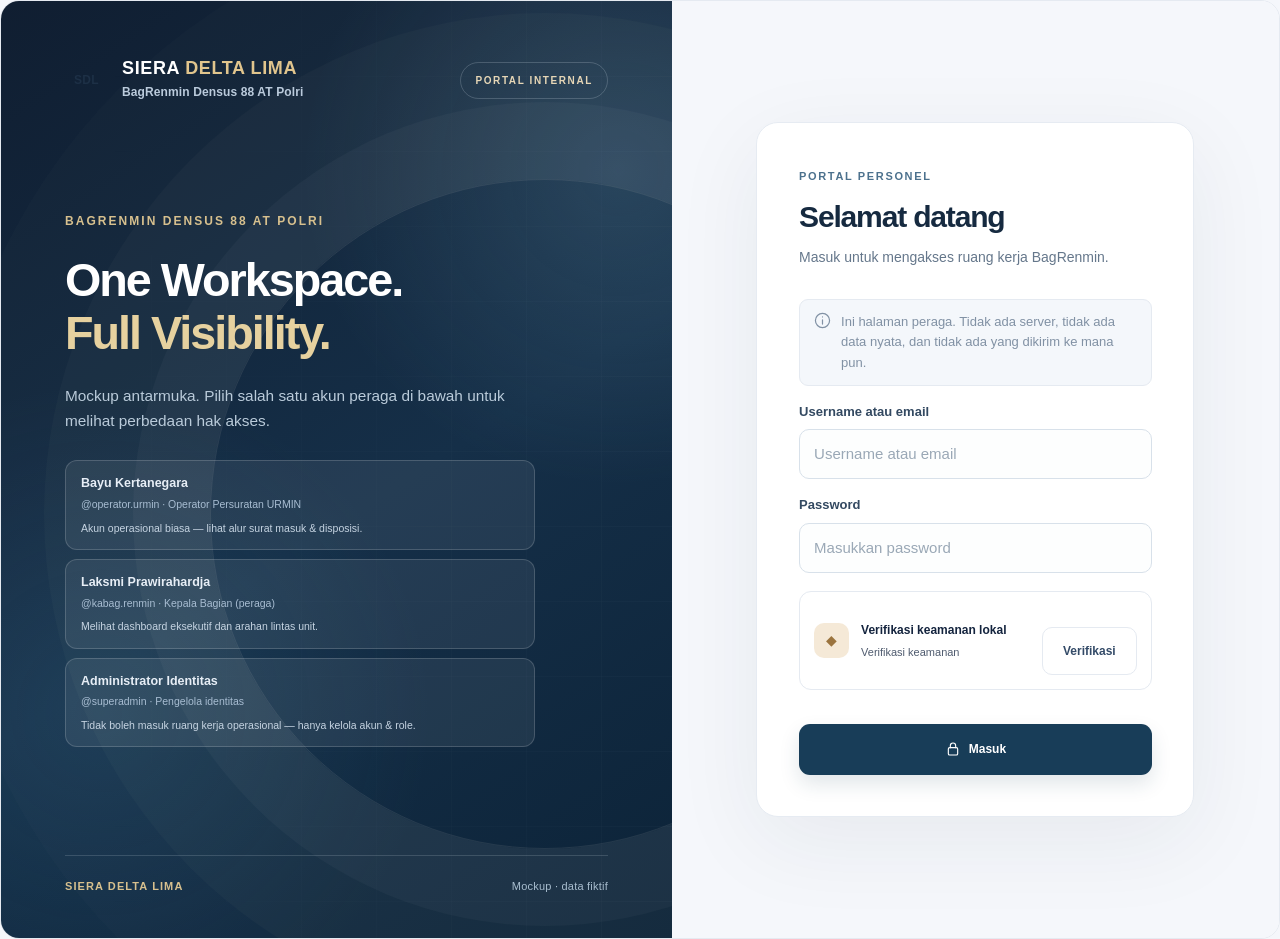
==== index.html @ 97dca85a "initial commit" ====
<!doctype html>
<html lang="id" data-theme="light">
<head>
  <meta charset="UTF-8">
  <meta name="viewport" content="width=device-width, initial-scale=1.0">
  <meta name="robots" content="noindex">
  <meta name="description" content="Mockup antarmuka SIERA DELTA LIMA — halaman peraga statis dengan data fiktif, tanpa backend.">
  <title>Mockup · SIERA DELTA LIMA</title>
  <link rel="icon" href="data:image/svg+xml,<svg xmlns='http://www.w3.org/2000/svg' viewBox='0 0 100 100'><rect width='100' height='100' rx='22' fill='%23c39a58'/><text x='50' y='68' font-size='46' font-family='sans-serif' font-weight='bold' text-anchor='middle' fill='%231d3046'>SDL</text></svg>">
  <link rel="stylesheet" href="reset.css">
  <link rel="stylesheet" href="app.css">
  <link rel="stylesheet" href="demo.css">
</head>
<body>
  <div id="root"></div>
  <noscript><p style="padding:40px;font-family:sans-serif">Mockup ini memerlukan JavaScript untuk berpindah halaman.</p></noscript>
  <script src="mock-data.js"></script>
  <script src="mock-app.js"></script>
</body>
</html>
---- app.css ----
/* ======== UIFeedback.css ======== */
/* Shared, intentionally above all nested application dialogs. */
.sdl-toast-stack{position:fixed;top:20px;right:20px;z-index:2147483000;display:flex;flex-direction:column;align-items:flex-end;gap:10px;max-width:min(410px,calc(100vw - 28px));pointer-events:none}
.sdl-toast{pointer-events:auto;display:flex;align-items:flex-start;gap:11px;width:100%;padding:14px 14px;background:#fff;color:#1d314c;border:1px solid #dbe5ee;border-left:4px solid #24795e;border-radius:14px;box-shadow:0 15px 40px rgba(13,30,53,.14);font:500 13px/1.5 system-ui,-apple-system,sans-serif;animation:sdl-toast-in .18s ease both}
.sdl-toast-error{border-left-color:#c34b4b}.sdl-toast-info{border-left-color:#365d96}
.sdl-toast-mark{flex:none;display:flex;justify-content:center;align-items:center;border-radius:50%;height:23px;width:23px;background:#e3f6ee;color:#177552;font-weight:800}
.sdl-toast-error .sdl-toast-mark{background:#ffeded;color:#b73c3c}.sdl-toast-info .sdl-toast-mark{background:#e8effb;color:#315c9a}
.sdl-toast-text{flex:1;overflow-wrap:anywhere;padding-top:1px}.sdl-toast button{appearance:none;border:0;background:transparent;color:#74839a;cursor:pointer;padding:0 2px;font-size:22px;line-height:1}
.sdl-confirm-shade{position:fixed;inset:0;z-index:2147483100;display:grid;place-items:center;background:rgba(15,24,39,.57);backdrop-filter:blur(5px);padding:20px}
.sdl-confirm-panel{background:#fff;color:#172a44;width:min(430px,100%);border-radius:20px;box-shadow:0 32px 95px rgba(0,0,0,.27);padding:28px;text-align:center;animation:sdl-toast-in .18s ease both}
.sdl-confirm-symbol{display:grid;place-items:center;width:48px;height:48px;border-radius:14px;background:#e7effb;color:#2d548c;font-weight:800;font-size:24px;margin:0 auto 15px}.sdl-confirm-symbol.danger{color:#bb4848;background:#fff0ef}
.sdl-confirm-panel h2{font:750 20px/1.3 system-ui,-apple-system,sans-serif;margin:0 0 9px;color:#152842}
.sdl-confirm-panel p{font:400 14px/1.6 system-ui,-apple-system,sans-serif;margin:0;color:#52647d;overflow-wrap:anywhere}
.sdl-confirm-actions{display:flex;justify-content:center;gap:10px;margin-top:24px}.sdl-confirm-actions button{border-radius:10px;padding:10px 20px;min-width:113px;cursor:pointer;font:650 13px system-ui,-apple-system,sans-serif;border:1px solid #dce3ed}.sdl-confirm-cancel{background:#fff;color:#344a65}.sdl-confirm-accept{background:#244475;color:#fff;border-color:#244475!important}.sdl-confirm-accept.danger{background:#b84747;border-color:#b84747!important}.sdl-confirm-actions button:focus-visible,.sdl-toast button:focus-visible{outline:3px solid #78aaf2;outline-offset:3px}
@keyframes sdl-toast-in{from{opacity:0;transform:translateY(-8px)}to{opacity:1;transform:translateY(0)}}
@media(max-width:600px){.sdl-toast-stack{top:10px;right:10px;left:10px;max-width:none}.sdl-confirm-panel{padding:22px}.sdl-confirm-actions{flex-wrap:wrap}}
@media(prefers-reduced-motion:reduce){.sdl-toast,.sdl-confirm-panel{animation:none}}

/* ======== PortalV3R5F21.css ======== */
.sdlv3{--sdlv3-navy:#142743;--sdlv3-gold:#c9a168;--sdlv3-ink:#1b2c47;--sdlv3-muted:#7c8a9d;color:var(--sdlv3-ink);max-width:1290px;margin:0 auto;padding:24px 26px 64px;font-family:inherit;min-width:0}
.sdlv3 *{box-sizing:border-box}.sdlv3 button,.sdlv3 input,.sdlv3 textarea,.sdlv3 select{font:inherit}.sdlv3 button{cursor:pointer}.sdlv3 button:disabled{cursor:not-allowed;opacity:.4}.sdlv3 button:focus-visible,.sdlv3 input:focus-visible,.sdlv3 select:focus-visible,.sdlv3 textarea:focus-visible{outline:3px solid #d8b57e;outline-offset:2px}
.sdlv3__hero{border-radius:18px;background:radial-gradient(ellipse at 82% 38%,#345578 0%,transparent 40%),linear-gradient(112deg,#101d38,#183452 72%,#2a4b6b);color:#fff;display:flex;align-items:center;justify-content:space-between;gap:20px;min-height:217px;padding:27px 52px;overflow:hidden}.sdlv3__hero>div:first-child{min-width:0}.sdlv3__hero small{font-weight:800;font-size:10px;letter-spacing:1.7px;color:#e0bb7d}.sdlv3__hero h1{font-size:clamp(27px,3.5vw,45px);letter-spacing:-1.2px;line-height:1.18;margin:16px 0 9px;font-weight:750}.sdlv3__hero em{font-style:normal;color:#efd29d}.sdlv3__hero p{color:#d5deea;font-size:12px;margin:0}.sdlv3__logo{width:148px;height:148px;border-radius:50%;border:1px solid #ffffff38;background:#ffffff16;display:grid;place-items:center;flex:none}.sdlv3__logo img{width:124px;height:124px;object-fit:contain;filter:drop-shadow(0 5px 10px #03152a55)}.sdlv3__logo strong{font-size:50px;color:#edd09b}
.sdlv3__nav{display:flex;align-items:center;gap:24px;overflow-x:auto;border-bottom:1px solid #e2e6ee;margin:15px 0 22px;padding:0 3px;scrollbar-width:thin}.sdlv3__nav button{border:0;background:none;padding:10px 0 12px;font-size:12px;white-space:nowrap;color:#758298;font-weight:720;border-bottom:2px solid transparent}.sdlv3__nav button.active{color:#172e4e;border-bottom-color:#c3a06b}.sdlv3__section{margin-bottom:34px}.sdlv3__sectionhead{display:flex;justify-content:space-between;align-items:end;gap:15px;margin-bottom:16px}.sdlv3__sectionhead small{font-size:10px;letter-spacing:1.3px;font-weight:800;color:#aa8856}.sdlv3__sectionhead h2{font-size:20px;letter-spacing:-.4px;margin:5px 0 0;color:var(--sdlv3-ink)}.sdlv3__link{color:#967344;border:0;background:transparent;font-size:11px;font-weight:800;white-space:nowrap}
.sdlv3__launch{display:grid;grid-template-columns:repeat(6,minmax(0,1fr));gap:12px}.sdlv3__launch>button{display:flex;align-items:center;justify-content:center;flex-direction:column;gap:5px;min-height:122px;background:#fff;border:1px solid #e2e8f0;border-radius:15px;color:#243654;padding:12px 5px;transition:transform .15s,border-color .15s}.sdlv3__launch>button:hover{transform:translateY(-2px);border-color:#c7aa7b}.sdlv3__launch strong{text-align:center;font-size:11px;line-height:1.3}.sdlv3__launch small{font-size:9px;text-align:center;color:#91a0ae}.sdlv3__launchicon{width:47px;height:47px;display:grid;place-items:center;border-radius:15px;background:#eaf0f7;color:#486785;margin-bottom:6px}.sdlv3__launchicon.tone-1{background:#f1eff9;color:#706294}.sdlv3__launchicon.tone-2{background:#ebf4f0;color:#427d6f}.sdlv3__launchicon.tone-3{background:#f8f2e8;color:#9e7d4b}.sdlv3__launchicon.tone-4{background:#edf3f7;color:#587b97}.sdlv3__launchicon.tone-5{background:#f9f1e8;color:#ae8752}
.sdlv3__newsgrid{display:grid;grid-template-columns:.98fr 1.02fr;gap:18px}.sdlv3__featured{background:#fff;border:1px solid #e3e8ef;border-radius:15px;overflow:hidden;text-align:left;color:var(--sdlv3-ink);padding:0;width:100%;display:flex;flex-direction:column;min-height:345px}.sdlv3__featured>span{padding:18px;display:flex;flex-direction:column;gap:8px}.sdlv3__featured small:first-child{background:#f5e7cd;color:#98703e;align-self:flex-start;font-size:10px;padding:4px 9px;border-radius:5px;font-weight:800}.sdlv3__featured strong{font-size:18px;line-height:1.4}.sdlv3__featured em{font-style:normal;font-size:11px;color:var(--sdlv3-muted)}.sdlv3__featured small:last-child{font-size:10px;color:var(--sdlv3-muted)}.sdlv3__photo{background:linear-gradient(135deg,#e5ecf3,#c3d3e0);color:#7892aa;display:grid;place-items:center;flex:none;width:91px;height:73px;border-radius:8px;overflow:hidden}.sdlv3__photo img{width:100%;height:100%;object-fit:cover}.sdlv3__photo--large{width:100%;height:190px;border-radius:0}.sdlv3__newslist{display:flex;flex-direction:column;gap:9px}.sdlv3__newsrow{display:flex;gap:14px;width:100%;min-height:91px;border:1px solid #e4e9ef;background:#fff;border-radius:12px;padding:9px;align-items:center;text-align:left;color:var(--sdlv3-ink)}.sdlv3__newsrow>span{min-width:0;flex:1}.sdlv3__newsrow small{display:block;color:#a58250;font-size:9px;font-weight:750}.sdlv3__newsrow strong{display:-webkit-box;-webkit-line-clamp:2;-webkit-box-orient:vertical;overflow:hidden;line-height:1.35;font-size:12px;margin:4px 0}.sdlv3__newsrow em{font-style:normal;font-size:10px;color:#9ba5b5;display:block;white-space:nowrap;text-overflow:ellipsis;overflow:hidden}.sdlv3__more{border:0;border-radius:9px;background:#eef1f6;color:#536d8b;font-size:11px;font-weight:740;padding:10px}.sdlv3__empty{padding:25px 15px;border:1px dashed #d8dfe8;color:var(--sdlv3-muted);background:#f8fafc;border-radius:11px;text-align:center;font-size:12px;width:100%}
.sdlv3__announcements{background:#fff;border:1px solid #e4e8ef;border-radius:12px;display:flex;align-items:center;gap:15px;padding:13px 15px;margin-bottom:34px}.sdlv3__announcements strong{display:inline-flex;align-items:center;gap:8px;font-size:10px;font-weight:800;color:#9c7b4f;white-space:nowrap}.sdlv3__announcements button{flex:1;min-width:0;text-overflow:ellipsis;overflow:hidden;white-space:nowrap;border:0;border-left:1px solid #e8ebf0;text-align:left;background:none;color:#52627c;padding:5px 13px;font-size:11px}.sdlv3__announcements span{color:#8c98a9;font-size:11px}
.sdlv3__bottom{display:grid;grid-template-columns:1fr 1fr;gap:18px}.sdlv3__bottom>section{padding:20px 20px 16px;background:#fff;border:1px solid #e4e8ee;border-radius:16px;min-height:310px}.sdlv3__bottom p{font-size:11px;color:var(--sdlv3-muted);margin:0 0 14px}.sdlv3__months{display:grid;grid-template-columns:1fr 1fr 1fr;gap:5px;align-items:center;text-align:center;margin:0 0 8px}.sdlv3__months span{color:#a0acb9;font-size:9px}.sdlv3__months b{background:#f0f3f8;color:#45617d;font-size:10px;padding:5px;border-radius:7px}.sdlv3__agendarow,.sdlv3__docrow{width:100%;border:0;border-top:1px solid #edf0f3;background:none;padding:10px 1px;text-align:left;color:var(--sdlv3-ink);display:flex;align-items:center;gap:12px}.sdlv3__date{display:flex;flex-direction:column;align-items:center;min-width:37px;padding:6px 4px;background:#f1f4f8;border-radius:8px;line-height:1.3}.sdlv3__date strong{font-size:14px}.sdlv3__date small{font-size:9px;color:#8c9bac}.sdlv3__agendarow>span:nth-child(2),.sdlv3__docrow>span:nth-child(2){flex:1;min-width:0}.sdlv3__agendarow strong,.sdlv3__docrow strong{font-size:11px;line-height:1.45;display:block}.sdlv3__agendarow small,.sdlv3__docrow small{display:block;font-size:9px;color:#8b9aab;margin-top:4px}.sdlv3__docrow>svg{color:#b19064}
.sdlv3__filters{display:flex;align-items:center;gap:15px;margin:14px 0 18px}.sdlv3__filters label{display:flex;align-items:center;gap:8px;background:#fff;padding:11px;border:1px solid #e0e6ef;border-radius:10px;flex:1}.sdlv3__filters input{width:100%;border:0;outline:0;background:none;min-width:0;font-size:12px}.sdlv3__filters select{padding:12px;border:1px solid #e0e6ef;border-radius:10px;background:#fff;max-width:160px}.sdlv3__newsarchive{display:grid;grid-template-columns:repeat(2,minmax(0,1fr));gap:10px}.sdlv3__desc{font-size:12px;color:var(--sdlv3-muted);margin:-5px 0 16px}.sdlv3__message{display:flex;justify-content:space-between;align-items:center;gap:10px;padding:11px 15px;margin-bottom:14px;background:#fdf8ef;border:1px solid #eadcbe;border-radius:10px;color:#80653a;font-size:12px}.sdlv3__message button{border:0;background:none;font-size:18px;color:inherit}
.sdlv3__calendar{padding:20px;background:#fff;border:1px solid #e2e7ed;border-radius:14px}.sdlv3__caltools{display:flex;align-items:center;gap:8px;flex-wrap:wrap;margin-bottom:15px}.sdlv3__caltools>button,.sdlv3__calview>button{background:#fff;border:1px solid #e3e7ed;padding:7px 10px;border-radius:9px;color:#4c637c;font-size:11px}.sdlv3__caltools strong{margin-left:8px;font-size:15px}.sdlv3__calview{margin-left:auto;display:flex;gap:4px}.sdlv3__calview>button.on{background:#152c49;color:#fff}.sdlv3__calgrid{display:grid;grid-template-columns:repeat(7,minmax(0,1fr));border-top:1px solid #e8edf3;border-left:1px solid #e8edf3}.sdlv3__weekday{text-align:center;padding:11px 2px;color:#8390a3;font-size:10px;font-weight:800;border-right:1px solid #e8edf3;border-bottom:1px solid #e8edf3;background:#f6f8fb}.sdlv3__calday{min-height:78px;border-right:1px solid #e8edf3;border-bottom:1px solid #e8edf3;padding:6px;min-width:0}.sdlv3__calday.outside{background:#fafbfc;color:#bbc3ce}.sdlv3__calday.today>span{background:#173552;color:#fff;border-radius:7px}.sdlv3__calday>span{display:inline-grid;place-items:center;width:23px;height:23px;font-size:11px}.sdlv3__calday button{display:block;margin-top:4px;padding:4px;width:100%;white-space:nowrap;overflow:hidden;text-overflow:ellipsis;border:0;border-left:3px solid #b69a6e;background:#f9f0e1;text-align:left;font-size:9px;color:#795d3c}.sdlv3__calday small{font-size:9px;color:#8190a0}
.sdlv3__editorlist{background:#fff;border:1px solid #e6eaf1;border-radius:13px}.sdlv3__editorlist>div{padding:12px 16px;border-bottom:1px solid #eaeef2;display:flex;align-items:center;gap:15px}.sdlv3__editorlist>div:last-child{border:0}.sdlv3__editorlist>div>span:first-child{flex:1;min-width:0}.sdlv3__editorlist small{color:#889aad;font-size:10px;display:block}.sdlv3__editorlist strong{font-size:12px;display:block;margin-top:3px}.sdlv3__editorlist button,.sdlv3__actions button{border:1px solid #dce4eb;border-radius:9px;background:#fff;color:#364d69;padding:8px 12px;font-size:12px}.sdlv3__status-on,.sdlv3__status-off{font-size:10px;font-weight:800;border-radius:7px;padding:4px 7px;white-space:nowrap}.sdlv3__status-on{background:#e6f4ef;color:#24816b}.sdlv3__status-off{background:#f7f1e5;color:#9a7441}.sdlv3__primary{display:inline-flex;align-items:center;justify-content:center;gap:7px;padding:9px 13px;background:#182e4d!important;color:#fff!important;border:0!important;border-radius:9px;font-size:12px;font-weight:800}
.sdlv3__overlay{position:fixed;inset:0;display:grid;place-items:center;padding:20px;background:#10223a95;z-index:10000}.sdlv3__dialog{width:min(100%,690px);max-height:90vh;overflow:auto;background:#fff;padding:22px;border-radius:16px;box-shadow:0 18px 60px #10203955}.sdlv3__dialog header{display:flex;justify-content:space-between;align-items:flex-start;gap:20px;border-bottom:1px solid #edf0f4;padding-bottom:15px;margin-bottom:16px}.sdlv3__dialog h2{font-size:19px;line-height:1.35;margin:0 0 7px}.sdlv3__dialog header small{font-size:10px;color:#ad8b55}.sdlv3__dialog header button{border:0;border-radius:9px;background:#f1f3f7;color:#35516e;padding:7px}.sdlv3__dialog p{font-size:12px;color:#6f8093;line-height:1.8}.sdlv3__body{font-size:13px;white-space:pre-wrap;line-height:1.8}.sdlv3__dialog form{display:flex;flex-direction:column;gap:11px}.sdlv3__dialog form label{font-weight:740;font-size:11px;color:#526680;display:flex;flex-direction:column;gap:5px}.sdlv3__dialog form input,.sdlv3__dialog form select,.sdlv3__dialog form textarea{padding:10px;border-radius:9px;border:1px solid #dce3ed;background:#fff;min-width:0;color:#213753}.sdlv3__formgrid{display:grid;grid-template-columns:1fr 1fr;gap:12px}.sdlv3__choices{display:flex;gap:19px}.sdlv3__choices label{display:flex!important;flex-direction:row!important;align-items:center;gap:8px!important}.sdlv3__actions{display:flex;justify-content:flex-end;gap:10px}
@media(max-width:980px){.sdlv3__launch{grid-template-columns:repeat(3,1fr)}.sdlv3__newsgrid{grid-template-columns:1fr}.sdlv3__bottom{grid-template-columns:1fr}}
@media(max-width:650px){.sdlv3{padding:16px 13px 38px}.sdlv3__hero{min-height:175px;padding:21px 16px}.sdlv3__hero h1{font-size:26px}.sdlv3__hero small{font-size:8px}.sdlv3__hero p{font-size:10px}.sdlv3__logo{width:72px;height:72px}.sdlv3__logo img{width:62px;height:62px}.sdlv3__logo strong{font-size:25px}.sdlv3__launch{gap:8px}.sdlv3__launch>button{min-height:99px}.sdlv3__launchicon{width:39px;height:39px;border-radius:12px}.sdlv3__launch strong{font-size:9px}.sdlv3__launch small{font-size:8px}.sdlv3__announcements{align-items:flex-start;flex-direction:column}.sdlv3__announcements button{border-left:0;border-top:1px solid #e8ebf0;width:100%;padding:9px 1px}.sdlv3__newsarchive{grid-template-columns:1fr}.sdlv3__calday{min-height:56px;padding:3px}.sdlv3__calday button{font-size:7px}.sdlv3__formgrid{grid-template-columns:1fr}.sdlv3__nav{gap:20px}.sdlv3__newsrow{gap:9px}.sdlv3__photo{width:75px;height:65px}}

/* SDL R5F21B - Portal V3 Full Width (scoped to portal view only) */
/* Keep the existing operational/roadmap/profile screens at their original width. */
main.portal-main.portal-main--wide {
  box-sizing: border-box;
  display: block;
  width: 100% !important;
  max-width: none !important;
  min-width: 0;
  margin: 0 auto;
  padding: 0 !important;
}
main.portal-main.portal-main--wide > .sdlv3 {
  box-sizing: border-box;
  width: 100%;
  max-width: 1360px;
  min-width: 0;
  margin: 0 auto;
  padding: 26px clamp(18px, 2.7vw, 40px) 72px;
}
@media (max-width: 980px) {
  main.portal-main.portal-main--wide > .sdlv3 {
    padding: 22px clamp(16px, 2.5vw, 26px) 54px;
  }
}
@media (max-width: 650px) {
  main.portal-main.portal-main--wide > .sdlv3 {
    padding: 16px 13px 38px;
  }
}

/* SDL R5F21C — Portal-only refined dark palette; light remains the default. */
/* This block intentionally targets Portal V3 only. No operational workspace styles. */
.sdl-shell--active[data-theme="light"] > main.portal-main--wide {
  background: #f6f8fb;
}
.sdl-shell--active[data-theme="dark"] > main.portal-main--wide {
  background: linear-gradient(180deg, #162338 0%, #1a2a40 100%);
}
.sdl-shell--active[data-theme="dark"] .sdlv3 {
  --sdlv3-ink: #edf3fb;
  --sdlv3-muted: #b5c4d5;
  --sdlv3-gold: #dfbd84;
  color: var(--sdlv3-ink);
}
.sdl-shell--active[data-theme="dark"] .sdlv3__nav { border-bottom-color: #344962; }
.sdl-shell--active[data-theme="dark"] .sdlv3__nav button { color: #adbed2; }
.sdl-shell--active[data-theme="dark"] .sdlv3__nav button.active { color: #f4f7fc; border-bottom-color: #d7b47c; }
.sdl-shell--active[data-theme="dark"] .sdlv3__sectionhead small { color: #e4bb7e; }
.sdl-shell--active[data-theme="dark"] .sdlv3__sectionhead h2 { color: #f0f5fd; }
.sdl-shell--active[data-theme="dark"] .sdlv3__link { color: #e0be88; }
.sdl-shell--active[data-theme="dark"] .sdlv3__launch > button {
  background: #263952; border-color: #3c5270; color: #f1f5fc;
  box-shadow: 0 4px 18px rgba(7, 17, 34, .12);
}
.sdl-shell--active[data-theme="dark"] .sdlv3__launch > button:hover,
.sdl-shell--active[data-theme="dark"] .sdlv3__newsrow:hover,
.sdl-shell--active[data-theme="dark"] .sdlv3__featured:hover { border-color: #bd9f70; }
.sdl-shell--active[data-theme="dark"] .sdlv3__launch small { color: #bfcbda; }
.sdl-shell--active[data-theme="dark"] .sdlv3__launchicon { background: #344f6a; color: #c8e0f7; }
.sdl-shell--active[data-theme="dark"] .sdlv3__launchicon.tone-1 { background: #403e64; color: #ded2ff; }
.sdl-shell--active[data-theme="dark"] .sdlv3__launchicon.tone-2 { background: #2d514c; color: #c7f0db; }
.sdl-shell--active[data-theme="dark"] .sdlv3__launchicon.tone-3 { background: #514633; color: #f5d8a3; }
.sdl-shell--active[data-theme="dark"] .sdlv3__launchicon.tone-4 { background: #315265; color: #c5e7f1; }
.sdl-shell--active[data-theme="dark"] .sdlv3__launchicon.tone-5 { background: #544634; color: #f5d7a3; }
.sdl-shell--active[data-theme="dark"] .sdlv3__featured,
.sdl-shell--active[data-theme="dark"] .sdlv3__newsrow,
.sdl-shell--active[data-theme="dark"] .sdlv3__bottom > section,
.sdl-shell--active[data-theme="dark"] .sdlv3__announcements,
.sdl-shell--active[data-theme="dark"] .sdlv3__calendar,
.sdl-shell--active[data-theme="dark"] .sdlv3__editorlist {
  background: #23354d; border-color: #3a4f6a; color: #eff4fb;
}
.sdl-shell--active[data-theme="dark"] .sdlv3__featured small:first-child {
  background: #594833; color: #f5d7a2;
}
.sdl-shell--active[data-theme="dark"] .sdlv3__photo {
  background: linear-gradient(135deg, #304863, #405c78); color: #b1cee9;
}
.sdl-shell--active[data-theme="dark"] .sdlv3__newsrow small { color: #d8b681; }
.sdl-shell--active[data-theme="dark"] .sdlv3__newsrow em { color: #b2c0d1; }
.sdl-shell--active[data-theme="dark"] .sdlv3__more,
.sdl-shell--active[data-theme="dark"] .sdlv3__months b,
.sdl-shell--active[data-theme="dark"] .sdlv3__date {
  background: #334a66; color: #e6f0fd;
}
.sdl-shell--active[data-theme="dark"] .sdlv3__empty {
  background: #243950; border-color: #48607d; color: #b7c7da;
}
.sdl-shell--active[data-theme="dark"] .sdlv3__announcements strong { color: #e6c18b; }
.sdl-shell--active[data-theme="dark"] .sdlv3__announcements button { border-left-color: #3b506a; color: #e0e9f4; }
.sdl-shell--active[data-theme="dark"] .sdlv3__announcements span { color: #b3c4d5; }
.sdl-shell--active[data-theme="dark"] .sdlv3__agendarow,
.sdl-shell--active[data-theme="dark"] .sdlv3__docrow,
.sdl-shell--active[data-theme="dark"] .sdlv3__editorlist > div { border-color: #3c516b; color: #edf3fb; }
.sdl-shell--active[data-theme="dark"] .sdlv3__date small,
.sdl-shell--active[data-theme="dark"] .sdlv3__agendarow small,
.sdl-shell--active[data-theme="dark"] .sdlv3__docrow small,
.sdl-shell--active[data-theme="dark"] .sdlv3__editorlist small,
.sdl-shell--active[data-theme="dark"] .sdlv3__months span { color: #b5c5d8; }
.sdl-shell--active[data-theme="dark"] .sdlv3__docrow > svg { color: #e1c08a; }
.sdl-shell--active[data-theme="dark"] .sdlv3__filters label,
.sdl-shell--active[data-theme="dark"] .sdlv3__filters select,
.sdl-shell--active[data-theme="dark"] .sdlv3__caltools > button,
.sdl-shell--active[data-theme="dark"] .sdlv3__calview > button,
.sdl-shell--active[data-theme="dark"] .sdlv3__editorlist button,
.sdl-shell--active[data-theme="dark"] .sdlv3__actions button:not(.sdlv3__primary) {
  background: #2c415b; border-color: #445b77; color: #eaf1fa;
}
.sdl-shell--active[data-theme="dark"] .sdlv3__filters input { color: #ecf3fc; }
.sdl-shell--active[data-theme="dark"] .sdlv3__filters input::placeholder { color: #acbfd2; }
.sdl-shell--active[data-theme="dark"] .sdlv3__calview > button.on { background: #476c92; color: #fff; }
.sdl-shell--active[data-theme="dark"] .sdlv3__calgrid { border-color: #3b4e67; }
.sdl-shell--active[data-theme="dark"] .sdlv3__weekday {
  background: #2c405a; border-color: #3b4e67; color: #c3d1df;
}
.sdl-shell--active[data-theme="dark"] .sdlv3__calday {
  background: #23364f; border-color: #3b4e67;
}
.sdl-shell--active[data-theme="dark"] .sdlv3__calday.outside { background: #1c2c42; color: #869bad; }
.sdl-shell--active[data-theme="dark"] .sdlv3__calday.today > span { background: #b08b57; color: #14253a; }
.sdl-shell--active[data-theme="dark"] .sdlv3__calday button {
  background: #574b39; border-left-color: #ddba7c; color: #ffdfb2;
}
.sdl-shell--active[data-theme="dark"] .sdlv3__calday small { color: #b7c9d8; }
.sdl-shell--active[data-theme="dark"] .sdlv3__message {
  background: #443b30; border-color: #6b583d; color: #ffe0a5;
}
.sdl-shell--active[data-theme="dark"] .sdlv3__dialog {
  background: #253850; color: #eef4fc; border: 1px solid #435874;
}
.sdl-shell--active[data-theme="dark"] .sdlv3__dialog header { border-color: #3c516b; }
.sdl-shell--active[data-theme="dark"] .sdlv3__dialog header button { background: #384e68; color: #f0f5fb; }
.sdl-shell--active[data-theme="dark"] .sdlv3__dialog p { color: #c5d2e1; }
.sdl-shell--active[data-theme="dark"] .sdlv3__dialog form label { color: #d7e2f0; }
.sdl-shell--active[data-theme="dark"] .sdlv3__dialog form input,
.sdl-shell--active[data-theme="dark"] .sdlv3__dialog form select,
.sdl-shell--active[data-theme="dark"] .sdlv3__dialog form textarea {
  background: #1e3047; border-color: #45607e; color: #f2f6fd;
}
.sdl-shell--active[data-theme="dark"] .sdlv3__status-on { background: #204d46; color: #adf0d5; }
.sdl-shell--active[data-theme="dark"] .sdlv3__status-off { background: #53462e; color: #f4d49b; }

/* ======== DirectivesR5F23.css ======== */
.sdl-arahan{--da-bg:#fff;--da-ink:#19304c;--da-muted:#71849c;--da-line:#e2e9f1;--da-soft:#f5f7fb;--da-soft2:#edf2f8;--da-gold:#bd9255;--da-accent:#17365a;max-width:1360px;margin:0 auto;padding:25px 30px 64px;color:var(--da-ink)}
.sdl-shell[data-theme="dark"] .sdl-arahan{--da-bg:#23354d;--da-ink:#f2f6fc;--da-muted:#b8c7d9;--da-line:#415670;--da-soft:#1b2d45;--da-soft2:#293e57;--da-gold:#e0be8c;--da-accent:#d4bb92}
.sdl-arahan button,.sdl-arahan input,.sdl-arahan textarea,.sdl-arahan select{font:inherit}.sdl-arahan button{cursor:pointer}.sdl-arahan button:disabled{cursor:not-allowed;opacity:.5}.sdl-arahan button:focus-visible,.sdl-arahan input:focus-visible,.sdl-arahan select:focus-visible,.sdl-arahan textarea:focus-visible{outline:2px solid #c8a069;outline-offset:3px}.sdl-arahan__sr-only{position:absolute;width:1px;height:1px;overflow:hidden;clip:rect(0,0,0,0);white-space:nowrap}
.sdl-arahan__hero{padding:24px 32px;display:flex;justify-content:space-between;align-items:center;border-radius:17px;background:radial-gradient(circle at 90% 20%,#355b7a 0%,transparent 41%),linear-gradient(115deg,#142642,#294868);color:white}.sdl-arahan__hero small{font-weight:800;letter-spacing:1.6px;font-size:10px;color:#e4c28a}.sdl-arahan__hero h1{font-size:29px;letter-spacing:-.8px;margin:7px 0 5px;font-weight:780}.sdl-arahan__hero p{font-size:12px;margin:0;color:#d9e4f3}.sdl-arahan__hero-icon{font-size:47px;color:#dab47b;line-height:1}
.sdl-arahan__tabs{display:flex;flex-wrap:wrap;gap:6px;border-bottom:1px solid var(--da-line);margin:18px 0 20px}.sdl-arahan__tabs button{border:0;background:transparent;padding:11px 15px 13px;font-size:12px;color:var(--da-muted);font-weight:750;border-bottom:2px solid transparent}.sdl-arahan__tabs button:hover{color:var(--da-ink)}.sdl-arahan__tabs button.active{color:var(--da-ink);border-bottom-color:var(--da-gold)}
.sdl-arahan__toast{position:relative;display:flex;gap:12px;justify-content:space-between;align-items:center;margin-bottom:12px;padding:11px 14px;border:1px solid #c7e6da;border-radius:10px;color:#276d51;background:#eaf7f1;font-size:12px}.sdl-arahan__toast button{border:0;background:transparent;color:inherit;font-size:19px}.sdl-arahan__error{border-color:#f0ccc9;background:#faeae9;color:#9f4141}
.sdl-arahan__editor{background:var(--da-bg);border:1px solid var(--da-line);border-radius:17px;padding:23px;box-shadow:0 9px 33px #1329430a}.sdl-arahan__editor-heading{display:flex;align-items:center;justify-content:space-between;gap:14px;margin-bottom:22px}.sdl-arahan__editor-heading h2{font-size:21px;letter-spacing:-.5px;margin:3px 0}.sdl-arahan__editor-heading p{font-size:12px;color:var(--da-muted);margin:0}.sdl-arahan__eyebrow{font-size:9px;color:var(--da-gold);font-weight:850;letter-spacing:1.3px}.sdl-arahan__save-indicator{display:flex;align-items:center;gap:7px;color:var(--da-muted);font-size:11px;white-space:nowrap;background:var(--da-soft);padding:8px 10px;border-radius:9px}.sdl-arahan__status-dot{height:7px;width:7px;background:#9aabc0;border-radius:50%}.sdl-arahan__save-indicator.saved .sdl-arahan__status-dot{background:#429f82}.sdl-arahan__save-indicator.dirty .sdl-arahan__status-dot,.sdl-arahan__save-indicator.saving .sdl-arahan__status-dot{background:#dbac66}.sdl-arahan__save-indicator.error .sdl-arahan__status-dot,.sdl-arahan__save-indicator.conflict .sdl-arahan__status-dot{background:#bf5c59}
.sdl-arahan__editor-grid{display:grid;grid-template-columns:minmax(0,1.72fr) minmax(240px,.8fr);gap:19px;align-items:start}.sdl-arahan__compose-card{border:1px solid var(--da-line);background:var(--da-soft);border-radius:14px;min-width:0;overflow:visible}.sdl-arahan__receiver-head{display:flex;align-items:center;justify-content:space-between;gap:12px;margin:17px 18px 10px;font-size:11px;font-weight:750;color:var(--da-muted)}.sdl-arahan__receiver-head b{background:var(--da-soft2);border-radius:20px;padding:3px 7px;color:var(--da-ink);font-size:10px}.sdl-arahan__small{font-weight:500;font-size:10px}
.sdl-arahan__chip-area{display:flex;align-items:center;flex-wrap:wrap;gap:7px;min-height:58px;background:var(--da-bg);border:1px solid var(--da-line);border-radius:12px;margin:0 16px 14px;padding:9px}.sdl-arahan__chip{display:flex;align-items:center;gap:6px;max-width:100%;padding:3px 5px 3px 3px;border-radius:20px;background:var(--da-soft2);font-size:10px;font-weight:750;color:var(--da-ink)}.sdl-arahan__chip>span:nth-child(2){max-width:156px;overflow:hidden;text-overflow:ellipsis;white-space:nowrap}.sdl-arahan__chip-avatar,.sdl-arahan__candidate-avatar{border-radius:50%;width:23px;height:23px;display:grid;place-items:center;font-size:10px;background:#e1d2b8;color:#73532f;flex:none;text-transform:uppercase}.sdl-arahan__chip button{background:transparent;border:0;color:var(--da-muted);font-size:16px;padding:0 2px;line-height:1}.sdl-arahan__picker-wrap{position:relative;min-width:160px;flex:1}.sdl-arahan__search{width:100%;border:0!important;outline:0!important;background:transparent!important;color:var(--da-ink)!important;font-size:12px!important;padding:5px!important;box-shadow:none!important}.sdl-arahan__search::placeholder{color:var(--da-muted)}.sdl-arahan__picker{position:absolute;top:calc(100% + 13px);left:0;width:min(365px,80vw);max-height:320px;overflow:auto;background:var(--da-bg);border:1px solid var(--da-line);border-radius:12px;box-shadow:0 16px 40px #07192d40;z-index:20;padding:8px}.sdl-arahan__picker-cap{font-size:9px;letter-spacing:1.1px;font-weight:800;color:var(--da-muted);padding:8px}.sdl-arahan__candidate{display:flex;align-items:center;gap:9px;width:100%;border:0;text-align:left;border-radius:9px;background:transparent;color:var(--da-ink);padding:8px}.sdl-arahan__candidate:hover{background:var(--da-soft)}.sdl-arahan__candidate>span:nth-child(2){flex:1;min-width:0}.sdl-arahan__candidate strong,.sdl-arahan__candidate small{display:block}.sdl-arahan__candidate strong{font-size:11px}.sdl-arahan__candidate small{font-size:9px;color:var(--da-muted)}.sdl-arahan__candidate-plus{color:var(--da-gold);font-size:17px}.sdl-arahan__no-people{color:var(--da-muted);font-size:11px;margin:8px}.sdl-arahan__picker-close{width:100%;border:0;border-top:1px solid var(--da-line);margin-top:5px;padding:9px;background:transparent;color:var(--da-gold);font-size:11px;font-weight:750}
.sdl-arahan__compose-body{background:var(--da-bg);border:1px solid var(--da-line);border-radius:12px;margin:0 16px 13px;padding:19px;display:flex;flex-direction:column;gap:11px}.sdl-arahan__title-input{border:0!important;border-bottom:1px solid var(--da-line)!important;border-radius:0!important;background:transparent!important;color:var(--da-ink)!important;padding:0 0 12px!important;width:100%;font-size:19px!important;font-weight:780;outline:0!important;box-shadow:none!important}.sdl-arahan__body-input{border:0!important;resize:vertical!important;min-height:188px!important;width:100%;background:transparent!important;color:var(--da-ink)!important;padding:0!important;font-size:13px!important;line-height:1.85;outline:0!important;box-shadow:none!important}.sdl-arahan__title-input::placeholder,.sdl-arahan__body-input::placeholder{color:var(--da-muted);opacity:.88}.sdl-arahan__character{align-self:flex-end;color:var(--da-muted);font-size:10px}.sdl-arahan__composer-foot{display:flex;gap:10px;justify-content:space-between;flex-wrap:wrap;padding:0 18px 15px;color:var(--da-muted);font-size:10px}.sdl-arahan__save-inline{color:var(--da-gold)}
.sdl-arahan__settings{display:flex;flex-direction:column;gap:17px;border:1px solid var(--da-line);border-radius:14px;padding:19px;background:var(--da-bg)}.sdl-arahan__settings-title h3{font-size:14px;margin:0 0 3px}.sdl-arahan__settings-title p{font-size:11px;margin:0;color:var(--da-muted)}.sdl-arahan__setting-block{display:flex;flex-direction:column;gap:8px;min-width:0}.sdl-arahan__setting-label{font-size:11px;font-weight:750}.sdl-arahan__setting-label i{font-style:normal;font-weight:500;color:var(--da-muted)}.sdl-arahan__priority-switch{display:flex;gap:4px;background:var(--da-soft);padding:4px;border-radius:10px}.sdl-arahan__priority-switch button{flex:1;min-width:0;border:0;background:transparent;color:var(--da-muted);border-radius:8px;font-size:11px;font-weight:750;padding:8px 3px}.sdl-arahan__priority-switch button.active{background:var(--da-bg);box-shadow:0 1px 5px #1328471b;color:var(--da-ink)}.sdl-arahan__priority-switch button.active.penting{color:#b8893f}.sdl-arahan__priority-switch button.active.kilat{color:#da7269}.sdl-arahan__settings select,.sdl-arahan__settings input[type="datetime-local"]{width:100%;border:1px solid var(--da-line);border-radius:10px;background:var(--da-soft);color:var(--da-ink);padding:11px 10px;font-size:11px;min-width:0}.sdl-arahan__send-summary{border-top:1px solid var(--da-line);padding-top:14px;display:flex;flex-direction:column;gap:3px}.sdl-arahan__send-summary span{font-size:10px;color:var(--da-muted)}.sdl-arahan__send-summary strong{font-size:14px}.sdl-arahan__send-summary small{font-size:10px;color:var(--da-muted);line-height:1.5}.sdl-arahan__primary{background:#b99058;color:#132842;border:0;border-radius:10px;padding:12px 16px;font-size:12px;font-weight:850}.sdl-arahan__primary:hover{background:#d5aa6d}.sdl-arahan__send{width:100%;min-height:45px}.sdl-arahan__draft-actions{display:flex;justify-content:center;gap:15px;flex-wrap:wrap}.sdl-arahan__draft-actions button{border:0;background:transparent;color:var(--da-muted);font-size:10px;font-weight:750;padding:3px 0}.sdl-arahan__draft-actions button:hover{color:var(--da-gold)}
.sdl-arahan__list{display:flex;flex-direction:column;gap:10px}.sdl-arahan__list-head{display:flex;align-items:center;justify-content:space-between;gap:10px;margin:7px 0 11px}.sdl-arahan__list-head h2{margin:0;font-size:20px}.sdl-arahan__list-head p{color:var(--da-muted);font-size:12px;margin:4px 0 0}.sdl-arahan__list-count{font-size:10px;color:var(--da-gold);background:var(--da-soft);border-radius:7px;padding:8px}.sdl-arahan__item{border:1px solid var(--da-line);border-radius:13px;background:var(--da-bg);color:var(--da-ink);padding:15px;display:flex;align-items:center;gap:13px;text-align:left;width:100%}.sdl-arahan__item:hover{border-color:var(--da-gold)}.sdl-arahan__item-icon{width:39px;height:39px;flex:none;border-radius:11px;background:var(--da-soft2);color:var(--da-accent);display:grid;place-items:center;font-size:19px}.sdl-arahan__itembody{display:flex;flex-direction:column;flex:1;min-width:0;gap:4px}.sdl-arahan__itemtop{display:flex;gap:9px;flex-wrap:wrap;align-items:center}.sdl-arahan__itemtop strong{font-size:13px}.sdl-arahan__itembody small{font-size:11px;color:var(--da-muted)}.sdl-arahan__priority{display:inline-flex;border-radius:6px;padding:5px 8px;font-size:9px;font-weight:850;letter-spacing:.5px;background:#e9eff6;color:#546e89}.sdl-arahan__priority.penting{background:#f9ebcf;color:#8c651d}.sdl-arahan__priority.kilat{background:#fce3e1;color:#ae4742}.sdl-arahan__arrow{color:var(--da-gold);font-size:20px}.sdl-arahan__empty{padding:35px;background:var(--da-bg);border:1px dashed var(--da-line);border-radius:12px;text-align:center;color:var(--da-muted);font-size:12px}
.sdl-arahan__overlay{position:fixed;inset:0;z-index:120;background:#101e33a0;display:grid;place-items:center;padding:15px}.sdl-arahan__dialog,.sdl-arahan__confirm-dialog{background:var(--da-bg);color:var(--da-ink);border:1px solid var(--da-line);border-radius:16px;box-shadow:0 24px 74px #0005;padding:24px}.sdl-arahan__dialog{width:min(720px,100%);max-height:88vh;overflow:auto}.sdl-arahan__dialog header{display:flex;justify-content:space-between;gap:12px}.sdl-arahan__dialog header h2{font-size:21px;margin:11px 0 5px}.sdl-arahan__dialog header small{color:var(--da-muted)}.sdl-arahan__dialog header button{height:35px;width:35px;flex:none;background:var(--da-soft);border:0;border-radius:8px;font-size:22px;color:var(--da-ink)}.sdl-arahan__body{padding:17px 0;border-bottom:1px solid var(--da-line);white-space:pre-wrap;word-break:break-word;font-size:14px;line-height:1.7}.sdl-arahan__facts{display:flex;flex-wrap:wrap;gap:14px;font-size:11px;color:var(--da-muted)}.sdl-arahan__recipientrows{margin:14px 0}.sdl-arahan__recipientrows>div{display:flex;justify-content:space-between;gap:12px;border-top:1px solid var(--da-line);padding:12px 0;font-size:12px}.sdl-arahan__recipientrows small{display:block;color:var(--da-muted);font-size:10px}.sdl-arahan__recipientrows>div>span:last-child{text-align:right;color:var(--da-muted)}.sdl-arahan__progress{height:8px;border-radius:9px;background:var(--da-soft);overflow:hidden}.sdl-arahan__progress span{height:100%;display:block;background:#499d81}.sdl-arahan__confirm{margin-top:19px}.sdl-arahan__confirm p{font-size:12px;color:var(--da-muted)}.sdl-arahan__confirm-dialog{max-width:420px;width:100%}.sdl-arahan__confirm-dialog h3{margin:0 0 10px}.sdl-arahan__confirm-dialog p{font-size:12px;color:var(--da-muted)}.sdl-arahan__confirm-dialog>div{display:flex;justify-content:flex-end;gap:8px;margin-top:22px}.sdl-arahan__confirm-dialog button{padding:10px 14px;border:1px solid var(--da-line);border-radius:8px;color:var(--da-ink);background:var(--da-soft);font-size:11px;font-weight:750}.sdl-arahan__confirm-dialog button.sdl-arahan__danger{background:#a94e49;color:white;border-color:#a94e49}
@media(max-width:960px){.sdl-arahan__editor-grid{grid-template-columns:minmax(0,1fr) 255px}.sdl-arahan{padding:20px}}
@media(max-width:760px){.sdl-arahan{padding:16px}.sdl-arahan__hero{padding:20px 19px}.sdl-arahan__hero h1{font-size:24px}.sdl-arahan__hero-icon{display:none}.sdl-arahan__editor{padding:15px}.sdl-arahan__editor-grid{grid-template-columns:1fr}.sdl-arahan__editor-heading{align-items:flex-start;flex-direction:column;gap:9px;margin-bottom:14px}.sdl-arahan__editor-heading h2{font-size:19px}.sdl-arahan__settings{padding:16px}.sdl-arahan__compose-body{padding:15px}.sdl-arahan__title-input{font-size:17px!important}.sdl-arahan__body-input{min-height:175px!important}.sdl-arahan__tabs button{font-size:11px;padding:11px}.sdl-arahan__item{padding:12px;gap:9px}.sdl-arahan__itembody small{font-size:10px}.sdl-arahan__list-head h2{font-size:18px}}
@media(max-width:430px){.sdl-arahan__chip-area{margin:0 10px 11px}.sdl-arahan__compose-body{margin:0 10px 11px}.sdl-arahan__composer-foot{padding:0 12px 13px}.sdl-arahan__chip>span:nth-child(2){max-width:110px}.sdl-arahan__picker{left:-6px}}

/* R5F23B — unified directive activity and private attachment composer. */
.sdl-arahan__item{transition:background .15s,border-color .15s,transform .15s;position:relative;overflow:hidden}
.sdl-arahan__item:hover{transform:translateY(-1px)}
.sdl-arahan__item:before{content:'';position:absolute;left:0;top:0;bottom:0;width:3px;background:transparent}
.sdl-arahan__item.penting:before{background:#d86663}
.sdl-arahan__item.kilat:before{background:#e44849;width:5px}
.sdl-arahan__priority.biasa{background:var(--da-soft2);color:var(--da-muted)}
.sdl-arahan__priority.penting{background:#ffe6e5;color:#a53f40}
.sdl-arahan__priority.kilat{background:#bb353d;color:white}
.sdl-arahan__status-badge{display:inline-flex;align-items:center;justify-content:center;width:max-content;min-width:66px;padding:5px 9px;border-radius:999px;font-size:10px;font-weight:820;line-height:1.2;letter-spacing:.1px;white-space:nowrap}
.sdl-arahan__status-badge.sent{background:#fff0ce;color:#875813}
.sdl-arahan__status-badge.read{background:#e2efff;color:#2a638f}
.sdl-arahan__status-badge.accepted{background:#ddf5e9;color:#24704d}
.sdl-arahan__received-at{color:#4da784!important;font-weight:750}
.sdl-arahan__item.accepted .sdl-arahan__item-icon{color:#489a72;background:rgba(69,160,113,.11)}
.sdl-arahan__item.sent .sdl-arahan__item-icon{color:#b4842a;background:rgba(199,162,74,.12)}
.sdl-arahan__item.read .sdl-arahan__item-icon{color:#578fbf;background:rgba(93,150,200,.1)}
.sdl-arahan__recipient-state{display:flex;flex-direction:column;gap:4px;align-items:flex-end;text-align:right}
.sdl-arahan__recipient-state small{font-size:10px;color:var(--da-muted)}
.sdl-arahan__attachments-editor{margin:0 16px 14px;padding:15px;border:1px dashed var(--da-line);border-radius:11px;background:var(--da-soft)}
.sdl-arahan__attach-heading{display:flex;justify-content:space-between;gap:9px;align-items:center;margin-bottom:9px}
.sdl-arahan__attach-heading strong{font-size:12px}.sdl-arahan__attach-heading span{font-size:10px;color:var(--da-muted)}
.sdl-arahan__file-list{display:flex;flex-direction:column;gap:7px;margin:10px 0}
.sdl-arahan__file-row{display:flex;align-items:center;gap:9px;padding:8px 10px;border-radius:9px;border:1px solid var(--da-line);background:var(--da-bg);min-width:0}
.sdl-arahan__file-icon{font-size:9px;letter-spacing:.3px;font-weight:850;color:var(--da-gold);background:var(--da-soft2);border-radius:7px;padding:8px 6px;min-width:44px;text-align:center}
.sdl-arahan__file-info{display:flex;flex:1;flex-direction:column;min-width:0}
.sdl-arahan__file-info strong{overflow:hidden;text-overflow:ellipsis;white-space:nowrap;font-size:11px;font-weight:750}
.sdl-arahan__file-info small{font-size:10px;color:var(--da-muted)}
.sdl-arahan__file-row button{background:transparent;border:0;font-size:11px;color:var(--da-gold);font-weight:850;padding:7px}
.sdl-arahan__upload-button{display:flex;align-items:center;justify-content:center;gap:8px;min-height:40px;border-radius:9px;border:1px solid var(--da-line);background:var(--da-bg);color:var(--da-ink);font-size:11px;font-weight:750;cursor:pointer}
.sdl-arahan__upload-button:hover{border-color:var(--da-gold)}
.sdl-arahan__upload-button input{position:absolute;width:1px;height:1px;opacity:0;overflow:hidden;pointer-events:none}
.sdl-arahan__upload-progress{height:6px;border-radius:9px;background:var(--da-line);overflow:hidden;margin-top:9px}
.sdl-arahan__upload-progress span{height:100%;display:block;background:#539f85;transition:width .1s}
.sdl-arahan__attachments-detail{margin-top:20px}
.sdl-arahan__attachments-detail h3{font-size:13px}
.sdl-arahan__image-dialog{background:var(--da-bg);color:var(--da-ink);border-radius:14px;border:1px solid var(--da-line);max-width:min(1100px,95vw);max-height:92vh;display:flex;flex-direction:column;overflow:hidden;padding:12px}
.sdl-arahan__image-dialog header{display:flex;align-items:center;justify-content:space-between;padding:8px 9px;gap:15px}
.sdl-arahan__image-dialog header strong{font-size:12px;overflow:hidden;text-overflow:ellipsis;white-space:nowrap}
.sdl-arahan__image-dialog header button{border:1px solid var(--da-line);background:var(--da-soft);color:var(--da-ink);padding:8px 13px;border-radius:8px}
.sdl-arahan__image-dialog img{max-width:100%;max-height:calc(92vh - 80px);object-fit:contain}
@media(max-width:720px){.sdl-arahan__attach-heading{align-items:flex-start;flex-direction:column}.sdl-arahan__attachments-editor{margin:0 10px 12px;padding:12px}.sdl-arahan__itemtop{gap:6px}.sdl-arahan__status-badge{font-size:9px}.sdl-arahan__recipientrows>div{gap:8px}.sdl-arahan__recipient-state small{font-size:9px}}

/* R5F23C — readable delivery timeline, compact attachments, contextual sender/recipient. */
.sdl-arahan__detail-meta{display:grid;grid-template-columns:repeat(2,minmax(0,1fr));gap:12px;margin:18px 0 3px}
.sdl-arahan__meta-block{background:var(--da-soft);border:1px solid var(--da-line);border-radius:11px;padding:12px 14px;display:flex;flex-direction:column;gap:4px;min-width:0}
.sdl-arahan__meta-block>span{font-size:10px;font-weight:800;letter-spacing:.4px;color:var(--da-gold);text-transform:uppercase}
.sdl-arahan__meta-block strong{font-size:12px;line-height:1.4;color:var(--da-ink);overflow-wrap:anywhere}
.sdl-arahan__meta-block small{font-size:10px;color:var(--da-muted);line-height:1.5;overflow-wrap:anywhere}
.sdl-arahan__steps{display:grid;grid-template-columns:repeat(3,minmax(0,1fr));gap:22px;margin:17px 0 21px}
.sdl-arahan__step{min-width:0;position:relative;display:flex;align-items:center;gap:10px;border:1px solid var(--da-line);border-radius:12px;padding:13px 10px;background:var(--da-soft);opacity:.55;color:var(--da-muted)}
.sdl-arahan__step:not(:last-child):after{content:'→';position:absolute;right:-19px;top:50%;transform:translateY(-50%);color:var(--da-muted);opacity:.75;font-size:15px}
.sdl-arahan__step.is-active{opacity:1;border-color:var(--da-line)}
.sdl-arahan__step.is-active.sent{background:rgba(202,158,79,.12);border-color:rgba(199,153,64,.38)}
.sdl-arahan__step.is-active.read{background:rgba(80,147,203,.13);border-color:rgba(81,149,202,.43)}
.sdl-arahan__step.is-active.accepted{background:rgba(65,160,114,.13);border-color:rgba(70,165,119,.44)}
.sdl-arahan__step-symbol{flex:none;height:27px;width:27px;border-radius:50%;display:grid;place-items:center;border:1px solid var(--da-line);font-size:12px;font-weight:850;background:var(--da-soft2)}
.sdl-arahan__step.is-active.sent .sdl-arahan__step-symbol{background:#f3dfae;color:#815419;border:0}
.sdl-arahan__step.is-active.read .sdl-arahan__step-symbol{background:#d5e9fb;color:#1c5b8e;border:0}
.sdl-arahan__step.is-active.accepted .sdl-arahan__step-symbol{background:#ccefdc;color:#226c49;border:0}
.sdl-arahan__step-copy{display:flex;flex-direction:column;min-width:0;text-align:left;gap:3px}
.sdl-arahan__step-copy strong{font-size:11px;font-weight:800;line-height:1.3;color:var(--da-ink)}
.sdl-arahan__step-copy small{font-size:10px;color:var(--da-muted);white-space:nowrap}
.sdl-arahan__file-pills{display:flex;flex-wrap:wrap;gap:8px;margin-top:10px}
.sdl-arahan__file-pill{width:auto;max-width:min(100%,320px);min-width:0;display:flex;align-items:center;gap:8px;text-align:left;background:var(--da-soft);border:1px solid var(--da-line);color:var(--da-ink);border-radius:9px;padding:7px 10px;transition:border-color .15s,background .15s}
.sdl-arahan__file-pill:hover{border-color:var(--da-gold);background:var(--da-soft2)}
.sdl-arahan__file-mini-icon{display:grid;place-items:center;flex:none;width:31px;height:31px;background:var(--da-soft2);border-radius:7px;color:var(--da-gold);font-size:9px;font-weight:850}
.sdl-arahan__file-pill-label{flex:1;min-width:0;display:flex;flex-direction:column;gap:1px}
.sdl-arahan__file-pill-label strong{overflow:hidden;text-overflow:ellipsis;white-space:nowrap;font-size:10px;font-weight:750;max-width:245px}
.sdl-arahan__file-pill-label small{font-size:9px;color:var(--da-muted)}
.sdl-arahan__file-pill-arrow{font-size:14px;color:var(--da-gold)}
.sdl-arahan__recipient-mini-steps{display:flex;gap:5px;align-items:center;margin:2px 0 4px}
.sdl-arahan__recipient-mini-steps i{display:block;width:16px;height:6px;background:var(--da-line);border-radius:4px}
.sdl-arahan__recipient-mini-steps i.sent.active{background:#cda256}
.sdl-arahan__recipient-mini-steps i.read.active{background:#5796cb}
.sdl-arahan__recipient-mini-steps i.accepted.active{background:#56a37c}
.sdl-arahan__confirm .sdl-arahan__steps{margin-bottom:16px}
@media(max-width:640px){.sdl-arahan__dialog{padding:18px 15px;width:100%;max-height:92dvh}.sdl-arahan__detail-meta{grid-template-columns:1fr;gap:8px}.sdl-arahan__steps{gap:11px}.sdl-arahan__step{flex-direction:column;align-items:center;justify-content:center;padding:9px 3px;gap:5px}.sdl-arahan__step:not(:last-child):after{right:-12px;top:50%;font-size:12px}.sdl-arahan__step-copy{text-align:center}.sdl-arahan__step-copy strong{font-size:10px}.sdl-arahan__step-copy small{font-size:9px}.sdl-arahan__recipientrows>div{flex-wrap:wrap}.sdl-arahan__recipient-state{flex:1}.sdl-arahan__file-pill{max-width:100%;width:100%}.sdl-arahan__file-pill-label strong{max-width:calc(100vw - 155px)}}

.sdl-arahan__preview-actions{display:flex;align-items:center;gap:7px}
.sdl-arahan__preview-actions a{display:inline-flex;border-radius:8px;padding:8px 13px;text-decoration:none;color:var(--da-ink);border:1px solid var(--da-line);font-size:11px;font-weight:780}
.sdl-arahan__pdf-frame{width:min(90vw,1000px);height:min(76dvh,800px);border:0;background:#fff;border-radius:8px}

/* ======== ExecutiveDecisionR5F24.css ======== */
.sdl-x24{--xb:#f6f8fc;--xc:#fff;--xink:#213550;--xsub:#77879d;--xline:#e3e9f1;--xnavy:#162e4c;--xgold:#c19b62;--xsoft:#edf3fa;max-width:1380px;margin:0 auto;padding:22px 24px 60px;color:var(--xink);font-size:14px}
[data-theme=dark] .sdl-x24{--xb:#18263a;--xc:#24364d;--xink:#eef4fd;--xsub:#bac9dd;--xline:#39516d;--xnavy:#15263c;--xsoft:#293f5a}
.sdl-x24 button,.sdl-x24 select{font:inherit;cursor:pointer}.sdl-x24 button:focus-visible,.sdl-x24 select:focus-visible{outline:3px solid #e2b977;outline-offset:2px}
.sdl-x24-hero{display:flex;align-items:center;justify-content:space-between;gap:22px;padding:30px 32px;background:linear-gradient(115deg,#142847,#305678);border-radius:17px;color:#fff}.sdl-x24-kicker,.sdl-x24-eyebrow{font-size:10px;font-weight:800;letter-spacing:1.45px;color:var(--xgold)}.sdl-x24-hero .sdl-x24-kicker{color:#e3c08e}.sdl-x24-hero h1{font-size:clamp(24px,2.7vw,37px);margin:10px 0 6px;letter-spacing:-.8px}.sdl-x24-hero p{margin:0;line-height:1.6;color:#d4e0ee;max-width:570px}.sdl-x24-hero-controls{display:flex;align-items:end;gap:9px;flex-wrap:wrap}.sdl-x24-hero-controls label{display:flex;flex-direction:column;gap:5px;color:#d1dce9;font-size:11px}.sdl-x24-hero-controls select,.sdl-x24-hero-controls button{border:1px solid #67809a;border-radius:10px;padding:10px 12px;background:#ffffff1b;color:#fff;min-height:40px;font-size:12px}.sdl-x24-hero-controls select option{color:#1a2c45}.sdl-x24-hero-controls button:disabled{opacity:.55;cursor:wait}.sdl-x24-info{display:flex;justify-content:space-between;gap:10px;align-items:center;margin:11px 1px 22px;color:var(--xsub);font-size:11px;flex-wrap:wrap}.sdl-x24-info button{border:0;background:none;color:var(--xsub);font-size:11px;font-weight:700}.sdl-x24-error{background:#fff1ef;border:1px solid #ebada9;color:#a3413b;padding:15px;border-radius:11px;margin-bottom:16px;display:flex;gap:14px;justify-content:space-between}.sdl-x24-error button{border:0;background:none;color:inherit;font-weight:800;text-decoration:underline}
.sdl-x24-main-grid{display:grid;grid-template-columns:minmax(0,1.65fr) minmax(280px,.7fr);gap:16px;align-items:stretch}.sdl-x24-decision,.sdl-x24-summary,.sdl-x24-panel{border:1px solid var(--xline);border-radius:15px;background:var(--xc);padding:22px;min-width:0}.sdl-x24-section-head{display:flex;justify-content:space-between;gap:15px;align-items:center;margin-bottom:17px}.sdl-x24-section-head h2,.sdl-x24-summary h2,.sdl-x24-panel h2{font-size:19px;line-height:1.3;margin:5px 0;color:var(--xink);letter-spacing:-.35px}.sdl-x24-section-head p,.sdl-x24-summary p,.sdl-x24-panel p{font-size:12px;line-height:1.55;color:var(--xsub);margin:4px 0}.sdl-x24-counter{white-space:nowrap;background:var(--xsoft);padding:7px 11px;border-radius:9px;color:var(--xsub);font-size:11px;font-weight:700}.sdl-x24-actions{display:flex;flex-direction:column;gap:9px;max-height:475px;overflow-y:auto;padding-right:2px}.sdl-x24-alert{display:flex;gap:11px;align-items:center;padding:12px 13px;border:1px solid var(--xline);border-radius:11px;background:var(--xc)}.sdl-x24-alert-mark{width:29px;height:29px;border-radius:9px;flex:none;display:grid;place-items:center;font-weight:900}.sdl-x24-alert.is-danger .sdl-x24-alert-mark{background:#fce6e3;color:#b74642}.sdl-x24-alert.is-warning .sdl-x24-alert-mark{background:#fff0d6;color:#98702d}.sdl-x24-alert.is-info .sdl-x24-alert-mark{background:#e7f1fb;color:#4b79a0}.sdl-x24-alert-content{min-width:0;flex:1}.sdl-x24-alert-unit{font-size:9px;font-weight:800;letter-spacing:.7px;color:var(--xgold)}.sdl-x24-alert-content strong{display:block;font-size:13px;margin:2px 0;color:var(--xink)}.sdl-x24-alert-content p{font-size:11px;line-height:1.45;margin:0;color:var(--xsub)}.sdl-x24-alert-act{display:flex;flex-direction:column;align-items:end;gap:9px;text-align:right;flex:none}.sdl-x24-alert-act strong{font-size:21px;color:var(--xink)}.sdl-x24-alert-act button,.sdl-x24-mini-actions button{border:0;background:none;color:var(--xgold);font-size:10px;font-weight:800;white-space:nowrap;padding:2px}.sdl-x24-none{background:var(--xsoft);border-radius:10px;color:var(--xsub);padding:20px;font-size:12px}.sdl-x24-none strong{color:var(--xink)}.sdl-x24-none p{font-size:11px;margin:5px 0 0;line-height:1.5}
.sdl-x24-summary-count{display:flex;align-items:baseline;gap:4px;margin:20px 0 8px}.sdl-x24-summary-count b{font-size:46px;letter-spacing:-2px}.sdl-x24-summary-count span{color:var(--xsub);font-size:12px}.sdl-x24-track{height:7px;background:var(--xsoft);border-radius:20px;overflow:hidden}.sdl-x24-track span{display:block;height:100%;background:#c59c5b;border-radius:20px}.sdl-x24-summary>p{font-size:11px;margin:14px 0 20px}.sdl-x24-mini-actions{display:flex;flex-direction:column;gap:7px;border-top:1px solid var(--xline);padding-top:13px;align-items:flex-start}.sdl-x24-mini-actions button{font-size:12px;padding:6px 0}.sdl-x24-metrics-head{margin:32px 0 13px}.sdl-x24-filter{display:flex;gap:6px;overflow-x:auto;margin:0 0 14px;padding-bottom:5px}.sdl-x24-filter button{background:var(--xc);border:1px solid var(--xline);color:var(--xsub);border-radius:9px;padding:9px 13px;font-size:11px;font-weight:730;white-space:nowrap}.sdl-x24-filter button.active{background:var(--xnavy);color:#fff;border-color:var(--xnavy)}.sdl-x24-metrics{display:grid;grid-template-columns:repeat(4,minmax(0,1fr));gap:12px}.sdl-x24-metric{background:var(--xc);border:1px solid var(--xline);border-radius:13px;text-align:left;padding:17px;display:flex;flex-direction:column;min-width:0;min-height:170px;color:var(--xink)}.sdl-x24-metric:hover{border-color:#c19b62;transform:translateY(-1px)}.sdl-x24-metric-unit{font-size:9px;letter-spacing:1px;color:var(--xgold);font-weight:850}.sdl-x24-metric>strong{font-size:12px;margin-top:8px;line-height:1.4;min-height:33px}.sdl-x24-metric-number{font-size:31px;font-weight:800;letter-spacing:-.8px;margin:4px 0}.sdl-x24-metric small{color:var(--xsub);font-size:10px;line-height:1.4}.sdl-x24-metric-link{font-size:10px;font-weight:800;color:var(--xgold);margin-top:auto;padding-top:10px}.sdl-x24-metric.is-missing .sdl-x24-metric-number{color:var(--xsub)}.sdl-x24-lower{display:grid;grid-template-columns:1.2fr .8fr;gap:16px;margin-top:17px}.sdl-x24-chart{display:flex;gap:12px;justify-content:space-around;min-height:223px;margin:18px 0 0}.sdl-x24-barcol{flex:1;max-width:70px;display:flex;flex-direction:column;align-items:center;gap:7px;min-width:0}.sdl-x24-barcol b{font-size:12px}.sdl-x24-barcol small{font-size:10px;white-space:nowrap;color:var(--xsub)}.sdl-x24-bar-slot{height:167px;width:100%;display:flex;align-items:end;background:var(--xsoft);border-radius:7px;overflow:hidden}.sdl-x24-bar-slot span{display:block;background:linear-gradient(#d6b780,#b68846);width:100%;border-radius:6px 6px 0 0}.sdl-x24-guidance{padding:10px 0}.sdl-x24-steps{display:flex;flex-direction:column;gap:9px;margin-top:15px}.sdl-x24-steps span{border-top:1px solid var(--xline);padding:12px 0;color:var(--xgold);font-size:13px}.sdl-x24-steps strong{color:var(--xink);margin-left:10px;font-size:12px}.sdl-x24-admin-note{margin-top:18px}.sdl-x24-foot{color:var(--xsub);font-size:11px;line-height:1.7;margin-top:19px}
@media(max-width:1120px){.sdl-x24-main-grid,.sdl-x24-lower{grid-template-columns:1fr}.sdl-x24-metrics{grid-template-columns:repeat(3,minmax(0,1fr))}.sdl-x24-actions{max-height:none}}@media(max-width:760px){.sdl-x24{padding:13px 14px 40px}.sdl-x24-hero{padding:23px 20px;flex-direction:column;align-items:stretch}.sdl-x24-hero h1{font-size:27px}.sdl-x24-hero-controls{align-items:end;justify-content:space-between}.sdl-x24-hero-controls label{flex:1}.sdl-x24-hero-controls select{width:100%}.sdl-x24-main-grid{gap:11px}.sdl-x24-decision,.sdl-x24-summary,.sdl-x24-panel{padding:16px}.sdl-x24-metrics{grid-template-columns:repeat(2,minmax(0,1fr));gap:8px}.sdl-x24-metric{padding:12px;min-height:160px}.sdl-x24-metric-number{font-size:27px}.sdl-x24-section-head h2{font-size:17px}.sdl-x24-alert{align-items:flex-start;flex-wrap:wrap}.sdl-x24-alert-act{flex-direction:row;justify-content:space-between;align-items:center;width:100%;padding-left:40px}}@media(max-width:380px){.sdl-x24-metrics{grid-template-columns:1fr}.sdl-x24-alert-act{padding-left:0}.sdl-x24-chart{gap:4px}.sdl-x24-barcol small{font-size:9px}}

/* ======== ExecutiveOverviewR5F8.css ======== */
.sdl-exec{max-width:1440px;margin:auto;padding:26px clamp(16px,3vw,48px) 55px;color:var(--text,#15253b)}
.sdl-exec__toolbar{display:flex;justify-content:space-between;align-items:center;gap:12px;margin-bottom:16px}.sdl-exec__eyebrow{font-size:11px;letter-spacing:.15em;color:var(--muted,#65768b);font-weight:750}.sdl-exec__back{border:1px solid var(--border,#d8e1eb);background:var(--panel,#fff);border-radius:10px;padding:9px 13px;color:inherit;cursor:pointer}
.sdl-exec__hero{border-radius:22px;background:linear-gradient(112deg,#12283e,#183a57 63%,#21566a);color:#fff;padding:32px 34px;display:flex;gap:24px;justify-content:space-between;align-items:flex-end;box-shadow:0 16px 35px rgba(11,39,60,.10)}.sdl-exec__hero h1{font-size:clamp(26px,3vw,38px);letter-spacing:-.035em;margin:9px 0 8px;color:white}.sdl-exec__hero p{margin:0;font-size:13px;color:#c7d7e5;max-width:600px;line-height:1.7}.sdl-exec__kicker{font-size:10px;letter-spacing:.2em;color:#88d3c7;font-weight:800}.sdl-exec__hero-action{display:flex;gap:8px;align-items:center;flex-wrap:wrap}.sdl-exec__hero-action label{font-size:12px;color:#dce6ed}.sdl-exec__hero-action select,.sdl-exec__hero-action button{border:1px solid #7b91a4;border-radius:10px;background:#fff;color:#12283e;padding:10px 12px;font-size:12px;min-height:38px}.sdl-exec__hero-action button{cursor:pointer}.sdl-exec__hero-action button:disabled{opacity:.6;cursor:wait}.sdl-exec__meta{font-size:11px;text-align:right;color:var(--muted,#6d7e90);padding:10px 2px 18px}.sdl-exec__error{padding:15px;border-radius:12px;background:#fff2ee;border:1px solid #fccfbd;color:#a63d22;display:flex;align-items:center;justify-content:space-between}.sdl-exec__error button{background:transparent;border:0;color:inherit;text-decoration:underline;cursor:pointer}
.sdl-exec__brief{display:grid;grid-template-columns:repeat(4,minmax(0,1fr));gap:12px}.sdl-exec__brief>div{background:var(--panel,#fff);border:1px solid var(--border,#dce3ea);border-radius:16px;padding:19px;min-height:126px;box-shadow:0 4px 14px rgba(25,54,75,.03)}.sdl-exec__brief-label{font-size:10px;letter-spacing:.12em;font-weight:750;color:var(--muted,#60748c)}.sdl-exec__brief strong{display:block;font-size:27px;line-height:1.6;font-weight:800;font-variant-numeric:tabular-nums;color:var(--text,#182f44)}.sdl-exec__brief strong small{font-size:13px;font-weight:500;color:var(--muted,#60748c)}.sdl-exec__brief p{margin:0;font-size:11px;color:var(--muted,#60748c)}
.sdl-exec__section-head{display:flex;justify-content:space-between;gap:16px;align-items:center;margin:26px 0 14px}.sdl-exec__section-head h2{font-size:18px;margin:0 0 4px;color:var(--text,#15253b)}.sdl-exec__section-head p{margin:0;color:var(--muted,#6d7c90);font-size:12px}.sdl-exec__switch{display:flex;gap:6px;flex-wrap:wrap}.sdl-exec__switch button,.sdl-exec__detail .sdl-exec__section-head button{border:1px solid var(--border,#d7e0e9);background:var(--panel,#fff);border-radius:9px;padding:8px 10px;font-size:11px;color:inherit;cursor:pointer}.sdl-exec__switch button.active{background:#184b63;border-color:#184b63;color:white}
.sdl-exec__units{display:grid;grid-template-columns:repeat(4,minmax(0,1fr));gap:13px}.sdl-exec__unit{text-align:left;cursor:pointer;color:inherit;border:1px solid var(--border,#dce4e9);background:var(--panel,#fff);border-radius:17px;padding:17px;display:flex;flex-direction:column;min-height:340px;transition:transform .18s,box-shadow .18s,border-color .18s}.sdl-exec__unit:hover{transform:translateY(-3px);box-shadow:0 11px 27px rgba(17,42,66,.1)}.sdl-exec__unit.is-selected{border-color:#2a8090;box-shadow:0 0 0 2px rgba(42,128,144,.12)}.sdl-exec__unit--urmin{--ex-accent:#168b82}.sdl-exec__unit--ren{--ex-accent:#497ac5}.sdl-exec__unit--sumda{--ex-accent:#b17b36}.sdl-exec__unit--binfung{--ex-accent:#8e71bd}.sdl-exec__unit-top{display:flex;justify-content:space-between;align-items:center;gap:6px;margin-bottom:12px}.sdl-exec__unit-icon{border-radius:11px;color:var(--ex-accent);background:color-mix(in srgb,var(--ex-accent) 12%,transparent);font-size:22px;font-weight:bold;width:40px;height:40px;display:grid;place-items:center}.sdl-exec__status{font-size:9px;font-weight:750;color:#8e590c;padding:5px 7px;background:#fff1d7;border-radius:7px}.sdl-exec__status.is-ready{color:#167158;background:#dff8ec}.sdl-exec__unit>strong{font-size:15px;font-weight:800;color:var(--text,#1b2d43)}.sdl-exec__unit-sub{font-size:11px;color:var(--muted,#718197);margin:3px 0 17px}.sdl-exec__unit-stats{display:grid;grid-template-columns:repeat(2,minmax(0,1fr));gap:12px;margin-bottom:14px}.sdl-exec__unit-stats>span{display:flex;flex-direction:column;gap:6px}.sdl-exec__unit-stats small{font-size:10px;line-height:1.35;color:var(--muted,#62758a)}.sdl-exec__unit-stats b{font-size:17px;letter-spacing:-.04em;color:var(--text,#16283e);font-variant-numeric:tabular-nums}.sdl-exec__progress{margin-top:auto}.sdl-exec__progress>span:first-child{display:flex;justify-content:space-between;font-size:11px;color:var(--muted,#718197);margin-bottom:7px}.sdl-exec__track,.sdl-exec__track>span{display:block;height:6px;border-radius:99px;background:#ecf1f4}.sdl-exec__track>span{background:var(--ex-accent)}.sdl-exec__alert{font-size:10px;color:#c27021;font-weight:700;margin-top:11px}.sdl-exec__unit-link{font-size:11px;color:var(--ex-accent);font-weight:750;margin-top:auto;padding-top:18px}.sdl-exec__empty{font-size:12px;line-height:1.7;color:var(--muted,#75869b);margin:auto 0;padding:12px 0}
.sdl-exec__detail,.sdl-exec__panel{border:1px solid var(--border,#dce3ea);background:var(--panel,#fff);border-radius:17px;padding:18px 21px}.sdl-exec__detail{margin-top:16px}.sdl-exec__detail .sdl-exec__section-head{margin:0 0 17px}.sdl-exec__detail-cols{display:grid;grid-template-columns:1fr 1fr;gap:30px}.sdl-exec__detail-stat{display:flex;justify-content:space-between;align-items:center;border-bottom:1px solid var(--border,#e5ecf2);padding:10px 0;gap:15px;font-size:12px}.sdl-exec__detail-stat span small{display:block;color:var(--muted,#78869c);font-size:10px;margin-top:3px}.sdl-exec__detail-stat strong{white-space:nowrap;font-size:16px;font-variant-numeric:tabular-nums}.sdl-exec__detail-cols h3{margin:0 0 15px;font-size:13px}.sdl-exec__breakdown{margin-bottom:14px}.sdl-exec__breakdown>span{display:flex;justify-content:space-between;margin-bottom:5px;font-size:12px;color:var(--muted,#73849b)}.sdl-exec__breakdown>div{background:#edf1f6;height:7px;border-radius:20px;overflow:hidden}.sdl-exec__breakdown i{height:100%;display:block;background:#4289a5;border-radius:20px}
.sdl-exec__lower{display:grid;grid-template-columns:1.3fr 1fr;gap:15px;margin-top:16px}.sdl-exec__panel .sdl-exec__section-head{margin:0 0 15px}.sdl-exec__chart{display:grid;grid-template-columns:repeat(6,1fr);height:218px;gap:10px;padding:15px 0 0}.sdl-exec__barcol{display:flex;flex-direction:column;align-items:center;gap:5px;min-width:0}.sdl-exec__barcol strong{font-size:11px;color:var(--text,#192c45)}.sdl-exec__barslot{height:145px;width:100%;display:flex;align-items:flex-end;justify-content:center}.sdl-exec__barslot span{display:block;width:min(44px,80%);background:linear-gradient(180deg,#28a5ad,#31678b);border-radius:7px 7px 0 0;transition:height .25s}.sdl-exec__barcol small{font-size:10px;color:var(--muted,#718197)}.sdl-exec__priority{display:flex;width:100%;align-items:center;justify-content:space-between;text-align:left;background:transparent;border:0;border-bottom:1px solid var(--border,#e5ebf1);padding:11px 0;color:inherit;cursor:pointer}.sdl-exec__priority span{display:flex;flex-direction:column;gap:3px}.sdl-exec__priority b{font-size:12px}.sdl-exec__priority small{font-size:11px;color:var(--muted,#7b8da0)}.sdl-exec__priority strong{color:#af671e;font-size:14px}.sdl-exec__footnote{font-size:11px;line-height:1.6;color:var(--muted,#697d91);margin:18px 0 0}
[data-theme='dark'] .sdl-exec__status.is-ready{background:#163a33;color:#92e0be}[data-theme='dark'] .sdl-exec__status{background:#433624;color:#f2c98a}[data-theme='dark'] .sdl-exec__track,[data-theme='dark'] .sdl-exec__breakdown>div{background:#304355}[data-theme='dark'] .sdl-exec__hero{border:1px solid #37566e}
@media(max-width:1100px){.sdl-exec__units{grid-template-columns:repeat(2,minmax(0,1fr))}.sdl-exec__unit{min-height:280px}}@media(max-width:700px){.sdl-exec{padding:16px 12px 35px}.sdl-exec__eyebrow{display:none}.sdl-exec__hero{padding:24px 20px;flex-direction:column;align-items:flex-start}.sdl-exec__brief{grid-template-columns:repeat(2,minmax(0,1fr))}.sdl-exec__units,.sdl-exec__lower,.sdl-exec__detail-cols{grid-template-columns:1fr}.sdl-exec__section-head{flex-direction:column;align-items:flex-start}.sdl-exec__switch{overflow-x:auto;width:100%}.sdl-exec__hero-action{width:100%}.sdl-exec__unit{min-height:260px}.sdl-exec__chart{height:195px}.sdl-exec__barslot{height:115px}}
.sdl-r5f8-portal-entry{margin:15px 0 24px;display:flex;align-items:center;gap:15px;border:1px solid #d4e3e7;border-radius:17px;padding:19px 22px;background:linear-gradient(100deg,#f4fbfa,#ecf4f9);color:#18334c}.sdl-r5f8-entry-icon{display:grid;place-items:center;flex:none;width:46px;height:46px;background:#d9f1ee;color:#137969;border-radius:13px}.sdl-r5f8-portal-entry>div{flex:1}.sdl-r5f8-portal-entry strong{font-size:16px}.sdl-r5f8-portal-entry p{color:#587185;font-size:12px;margin:5px 0 0;line-height:1.5}.sdl-r5f8-portal-entry button{flex:none;border:0;border-radius:10px;background:#174c60;color:#fff;display:flex;align-items:center;gap:10px;padding:12px 16px;cursor:pointer;font-size:12px;font-weight:750}[data-theme='dark'] .sdl-r5f8-portal-entry{background:#1c344a;border-color:#3b5669;color:#e2eff5}[data-theme='dark'] .sdl-r5f8-portal-entry p{color:#adbfce}@media(max-width:700px){.sdl-r5f8-portal-entry{flex-wrap:wrap;margin:15px}.sdl-r5f8-portal-entry button{width:100%;justify-content:center}}

.sdl-exec__placement{display:flex;justify-content:space-between;gap:15px;border-bottom:1px solid var(--border,#e2e8ef);padding:8px 0;font-size:11px}.sdl-exec__placement strong{font-variant-numeric:tabular-nums}

/* ======== MobileNavR5F23C.css ======== */
/* R5F23C. Only rendered when users open the mobile menu on non-workspace pages. */
.sdl-r5f23c-nav-backdrop,.sdl-r5f23c-nav-drawer{display:none}
@media(max-width:760px){
 .sdl-r5f23c-nav-backdrop{display:block;position:fixed;inset:0;z-index:101;border:0;background:rgba(4,12,28,.63);backdrop-filter:blur(2px)}
 .sdl-r5f23c-nav-drawer{display:flex;flex-direction:column;position:fixed;z-index:102;inset:0 auto 0 0;width:min(82vw,310px);height:100dvh;overflow-y:auto;background:#fff;color:#213852;box-shadow:16px 0 55px rgba(0,0,0,.22);padding:22px 15px calc(22px + env(safe-area-inset-bottom));animation:sdl-drawer-in .16s ease-out}
 .sdl-shell[data-theme="dark"] .sdl-r5f23c-nav-drawer{background:#1c2e45;color:#eef3fa}
 .sdl-r5f23c-nav-heading{display:flex;align-items:center;justify-content:space-between;padding:0 8px 16px;border-bottom:1px solid rgba(126,148,176,.23);font-size:15px}
 .sdl-r5f23c-nav-heading button{height:36px;width:36px;display:grid;place-items:center;border:1px solid rgba(130,152,180,.35);border-radius:9px;background:transparent;color:inherit}
 .sdl-r5f23c-nav-drawer nav{display:flex;flex-direction:column;gap:5px;margin-top:14px}
 .sdl-r5f23c-nav-drawer nav>button{appearance:none;display:flex;align-items:center;gap:13px;border:1px solid transparent;background:transparent;border-radius:10px;padding:12px 11px;text-align:left;min-height:44px;color:inherit;font-size:13px;font-weight:730;cursor:pointer}
 .sdl-r5f23c-nav-drawer nav>button:hover,.sdl-r5f23c-nav-drawer nav>button.is-active{background:#eef2f8;color:#1d3d60}
 .sdl-shell[data-theme="dark"] .sdl-r5f23c-nav-drawer nav>button:hover,.sdl-shell[data-theme="dark"] .sdl-r5f23c-nav-drawer nav>button.is-active{background:#2b4361;color:#fff}
 .sdl-r5f23c-nav-divider{height:1px;background:rgba(126,148,176,.22);margin:7px 5px}
 .sdl-r5f23c-nav-count{margin-left:auto;display:grid;place-items:center;min-width:22px;height:22px;border-radius:10px;background:#c99855;color:#172f47;padding:0 6px;font-size:11px}
 .sdl-r5f23c-nav-drawer nav>.sdl-r5f23c-nav-logout{color:#b25452}
 .sdl-r5f23c-nav-drawer button:focus-visible{outline:3px solid #cca76d;outline-offset:2px}
 @keyframes sdl-drawer-in{from{transform:translateX(-25px);opacity:.6}to{transform:translateX(0);opacity:1}}
}

/* ======== PortalRefresh.css ======== */
/* R5E UX01 — Portal ringkas; all selectors are scoped to the portal. */
.brand-symbol { width:42px; height:42px; background:transparent !important; border:0 !important; box-shadow:none !important; flex-shrink:0; }
.brand-symbol img { width:100%; height:100%; object-fit:contain; border-radius:0; }
.sdl-logo-fallback {font-weight:900; font-size:14px; letter-spacing:-.06em; color:var(--ink,#203a5d)}
.brand-words small {letter-spacing:.01em}
.portal-clean{width:min(1140px,100%);margin:0 auto;padding:32px 0 72px}
.portal-clean__intro{position:relative;isolation:isolate;overflow:hidden;min-height:258px;border:1px solid #dce6f0;border-radius:22px;display:flex;align-items:center;justify-content:space-between;gap:30px;padding:42px 50px;background:linear-gradient(116deg,#ffffff 0%,#f8fafc 60%,#eef4fb 100%);box-shadow:0 14px 42px rgba(20,43,75,.035)}
.portal-clean__intro-copy{position:relative;z-index:1;max-width:710px}
.portal-clean__eyebrow{font-size:11px;letter-spacing:.17em;font-weight:800;color:#a87938}
.portal-clean__intro h1{font-size:clamp(27px,3.4vw,42px);letter-spacing:-.045em;line-height:1.15;font-weight:800;color:#19304d;margin:13px 0 13px}
.portal-clean__intro h1 span{color:#b78b4a}
.portal-clean__intro p{font-size:14px;line-height:1.75;color:#60738b;max-width:565px;margin:0}
.portal-clean__brand-art{width:152px;height:152px;flex:none;display:grid;place-items:center;border-radius:35px;background:rgba(255,255,255,.64);border:1px solid #e2e8f1;box-shadow:0 15px 40px rgba(24,50,81,.035)}
.portal-clean__brand-art img{max-width:112px;max-height:112px;width:76%;height:76%;object-fit:contain}
.portal-clean__actions{display:flex;gap:11px;flex-wrap:wrap;margin-top:23px}
.portal-clean__actions button{border-radius:10px;display:inline-flex;align-items:center;justify-content:center;gap:9px;min-height:43px;padding:0 17px;font-weight:700;font-size:12px;cursor:pointer;transition:transform .18s ease,box-shadow .18s ease}
.portal-clean__actions button:hover{transform:translateY(-1px)}
.portal-clean__primary{background:#223f68;border:1px solid #223f68;color:white;box-shadow:0 6px 14px rgba(30,59,99,.12)}
.portal-clean__secondary{color:#25436e;background:white;border:1px solid #d9e1eb}
.portal-clean__units{scroll-margin-top:90px;margin-top:36px}
.portal-clean__section-head{display:flex;align-items:end;justify-content:space-between;gap:16px;margin-bottom:18px}
.portal-clean__section-head h2{font-size:23px;color:#1b314c;letter-spacing:-.035em;line-height:1.3;margin:7px 0 0}
.portal-clean__count{font-size:11px;font-weight:700;color:#647990;border:1px solid #e0e7f0;background:#fff;border-radius:99px;padding:8px 12px}
.portal-clean__grid{display:grid;grid-template-columns:repeat(4,minmax(0,1fr));gap:14px}
.portal-clean__unit{display:flex;align-items:flex-start;flex-direction:column;text-align:left;min-height:206px;border:1px solid #e1e8ef;border-top:3px solid var(--unit,#365879);background:#fff;border-radius:15px;padding:21px 20px;cursor:pointer;box-shadow:0 10px 24px rgba(28,49,80,.025);transition:transform .17s ease,box-shadow .17s ease,border-color .17s ease}
.portal-clean__unit:not(:disabled):hover{transform:translateY(-3px);box-shadow:0 15px 32px rgba(25,48,79,.085);border-color:#c6d4e4}
.portal-clean__unit:focus-visible,.portal-clean__actions button:focus-visible,.portal-clean__shortcuts button:focus-visible{outline:3px solid #9dbbe9;outline-offset:3px}
.portal-clean__unit:disabled{opacity:.58;cursor:not-allowed}
.portal-clean__unit-icon{display:grid;place-items:center;width:43px;height:43px;border-radius:12px;background:var(--unit-soft,#f1f5fa);color:var(--unit,#365879);margin-bottom:18px}
.portal-clean__unit strong{font-size:14px;font-weight:800;letter-spacing:-.01em;color:#1a2e48}
.portal-clean__unit-desc{font-size:12px;line-height:1.6;color:#667993;margin:9px 0 15px;flex:1}
.portal-clean__unit-action{display:flex;align-items:center;justify-content:space-between;width:100%;font-size:12px;font-weight:750;color:var(--unit,#355779)}
.portal-clean__shortcuts{margin-top:28px;display:flex;align-items:center;gap:10px;flex-wrap:wrap;padding-top:20px;border-top:1px solid #e3eaf1}
.portal-clean__shortcuts>span{font-size:12px;color:#718198;margin-right:7px}
.portal-clean__shortcuts button{display:flex;align-items:center;gap:8px;padding:10px 13px;border:1px solid #dce5ee;background:#fff;border-radius:9px;color:#274565;font-size:12px;font-weight:700;cursor:pointer}
@media(max-width:1080px){.portal-clean__grid{grid-template-columns:repeat(2,minmax(0,1fr))}.portal-clean{padding-top:20px}}
@media(max-width:680px){.portal-clean{padding-top:14px;padding-bottom:40px}.portal-clean__intro{padding:27px 23px;min-height:auto;border-radius:17px}.portal-clean__brand-art{width:70px;height:70px;border-radius:17px;position:absolute;right:18px;top:16px;opacity:.23}.portal-clean__intro-copy{max-width:100%}.portal-clean__intro h1{padding-right:18px}.portal-clean__grid{grid-template-columns:1fr}.portal-clean__unit{min-height:160px}.portal-clean__unit-icon{margin-bottom:10px}.portal-clean__units{margin-top:27px}.portal-clean__section-head h2{font-size:21px}.portal-clean__actions{gap:8px}}
/* Keep the same hierarchy when app-level dark theme is selected. */
[data-theme="dark"] .portal-clean__intro{background:linear-gradient(115deg,#1c2b41,#23354b);border-color:#374b61}
[data-theme="dark"] .portal-clean__intro h1,[data-theme="dark"] .portal-clean__section-head h2{color:#edf4ff}
[data-theme="dark"] .portal-clean__intro p,[data-theme="dark"] .portal-clean__unit-desc{color:#aabacf}
[data-theme="dark"] .portal-clean__brand-art{background:#2b3c50;border-color:#485c72}
[data-theme="dark"] .portal-clean__unit,[data-theme="dark"] .portal-clean__count,[data-theme="dark"] .portal-clean__shortcuts button{background:#1e2e41;border-color:#3b5069}
[data-theme="dark"] .portal-clean__unit strong{color:#eaf1fa}
[data-theme="dark"] .portal-clean__shortcuts{border-color:#3c4a5d}
[data-theme="dark"] .portal-clean__secondary{background:#263b52;color:#e9f1fa;border-color:#50637b}
@media(prefers-reduced-motion:reduce){.portal-clean__unit,.portal-clean__actions button{transition:none}}


/* R5E UX02 — Restore original identity. Clean header and anchored footer. */
.sdl-shell{min-height:100vh;min-height:100dvh;display:flex;flex-direction:column}
.sdl-shell>.portal-main{flex:1 0 auto;width:100%;max-width:none;padding:0 clamp(18px,3vw,52px) 16px;display:flex;flex-direction:column}
.sdl-shell>.work-layout{flex:1 0 auto;min-height:0}
.sdl-shell>.sdl-footer{width:100%;margin-top:auto;padding:18px clamp(18px,3vw,52px);min-height:58px;border-top:1px solid var(--border);background:var(--card);flex-shrink:0}
.sdl-header{gap:22px;padding:0 clamp(16px,2.8vw,44px)}
.sdl-header .header-left{flex-shrink:0;min-width:0}
.sdl-header .brand-words small{white-space:nowrap}
.sdl-header .sdl-nav-clean{margin-left:auto;min-width:0;gap:5px;justify-content:flex-end;flex-wrap:nowrap}
.sdl-nav-clean .header-text-btn{border-radius:9px;padding:10px 12px;gap:8px;font-size:12px;font-weight:750;white-space:nowrap}
.sdl-nav-clean .header-text-btn:hover,.sdl-nav-clean .header-text-btn.nav-current{background:var(--subtle);color:var(--ink)}
.sdl-nav-separator{width:1px;height:25px;background:var(--border);margin:0 7px;flex:none}
.sdl-nav-menu{position:relative;flex-shrink:0}
.sdl-nav-menu>summary{cursor:pointer;list-style:none;display:flex;align-items:center;gap:7px;border-radius:9px;min-height:38px;padding:7px 11px;font-size:12px;font-weight:750;color:var(--ink-2);white-space:nowrap}
.sdl-nav-menu>summary::-webkit-details-marker{display:none}
.sdl-nav-menu>summary:hover,.sdl-nav-menu[open]>summary{background:var(--subtle);color:var(--ink)}
.sdl-nav-menu>summary:focus-visible,.sdl-nav-clean button:focus-visible{outline:3px solid #83a5db;outline-offset:2px}
.sdl-nav-dropdown{position:absolute;z-index:101;top:calc(100% + 10px);left:0;min-width:207px;background:var(--card);border:1px solid var(--border);border-radius:13px;padding:6px;box-shadow:0 19px 50px rgba(13,29,51,.16)}
.sdl-nav-dropdown--right{right:0;left:auto}
.sdl-nav-dropdown button{display:flex;gap:10px;align-items:center;background:transparent;border:0;border-radius:8px;width:100%;padding:11px 12px;text-align:left;color:var(--ink-2);font-size:12px;font-weight:650;white-space:nowrap;cursor:pointer}
.sdl-nav-dropdown button:hover{background:var(--subtle);color:var(--ink)}
.sdl-nav-dropdown .sdl-nav-signout{border-top:1px solid var(--border);border-radius:0;margin-top:5px;padding-top:13px}
.sdl-nav-theme{width:37px;height:37px;border:1px solid var(--border);border-radius:10px}
.sdl-nav-account>summary{gap:9px;padding:5px 7px}
.sdl-nav-account .header-self-avatar{width:29px;height:29px;border-radius:50%;object-fit:cover}
.sdl-nav-account-name{max-width:143px;text-overflow:ellipsis;overflow:hidden;display:block}
.portal-refined{width:min(1090px,100%);padding:42px 0 35px}
.portal-refined .portal-clean__intro{min-height:252px;padding:36px 44px;background:radial-gradient(circle at 82% 0%,#304a6c 0%,transparent 36%),linear-gradient(114deg,#101d30,#233c5b);border:0;border-radius:20px;box-shadow:0 15px 35px rgba(19,40,71,.10)}
.portal-refined .portal-clean__intro h1{font-size:clamp(33px,4.3vw,54px);font-weight:850;color:#fff;letter-spacing:-.045em;line-height:1.13;margin:15px 0 10px}
.portal-refined .portal-clean__intro h1 span{color:#e4bc79}
.portal-refined .portal-clean__intro p{font-size:13px;color:#bdcbdb;line-height:1.6}
.portal-refined .portal-clean__eyebrow{color:#dab47b}
.portal-refined .portal-clean__brand-art{width:112px;height:112px;border-radius:26px;background:#ffffff13;border-color:#ffffff24;box-shadow:none}
.portal-refined .portal-clean__brand-art img{max-width:90px;max-height:90px}
.portal-refined .portal-clean__units{margin-top:29px}
.portal-refined .portal-clean__section-head{margin-bottom:13px}
.portal-refined .portal-clean__section-head .portal-clean__eyebrow{color:var(--gold-ink)}
.portal-refined .portal-clean__section-head h2{font-size:19px;color:var(--ink);margin:5px 0 0}
.portal-refined .portal-clean__grid{gap:12px}
.portal-refined .portal-clean__unit{min-height:142px;padding:18px 19px;border-top-width:1px;border-radius:14px;box-shadow:0 7px 22px rgba(21,44,75,.025)}
.portal-refined .portal-clean__unit-icon{height:36px;width:36px;border-radius:10px;margin-bottom:12px}
.portal-refined .portal-clean__unit strong{font-size:12px}
.portal-refined .portal-clean__unit-action{margin-top:auto;padding-top:15px;font-size:11px}
[data-theme="dark"] .portal-refined .portal-clean__intro{background:radial-gradient(circle at 82% 0%,#304a6c 0%,transparent 36%),linear-gradient(114deg,#101d30,#233c5b)}
[data-theme="dark"] .portal-refined .portal-clean__intro h1{color:#fff}
[data-theme="dark"] .portal-refined .portal-clean__intro p{color:#bdcbdb}
[data-theme="dark"] .portal-refined .portal-clean__section-head h2{color:var(--ink)}
@media(max-width:1240px){.sdl-header .sdl-nav-clean{gap:2px}.sdl-nav-clean .header-text-btn{padding:9px 8px}.sdl-nav-account-name{max-width:92px}.sdl-header .brand-words small{display:none}}
@media(max-width:1050px){.sdl-header .brand-words{display:none}.sdl-nav-account-name{display:none}.sdl-nav-clean .header-text-btn{font-size:11px}}
@media(max-width:770px){.sdl-nav-clean .header-text-btn span,.sdl-nav-menu>summary span:not(.sdl-nav-account-name){display:none}.sdl-nav-clean .header-text-btn{padding:9px}.sdl-nav-menu>summary{padding:9px}.portal-refined{padding-top:24px}.portal-refined .portal-clean__grid{grid-template-columns:repeat(2,minmax(0,1fr))}}
@media(max-width:520px){.sdl-header{padding:0 12px;gap:8px}.sdl-nav-clean .header-text-btn{padding:8px 5px}.sdl-nav-separator{margin:0 2px}.sdl-nav-theme{width:32px;height:32px}.sdl-nav-menu>summary{padding:7px 3px}.sdl-nav-clean{gap:1px}.portal-refined .portal-clean__intro{padding:28px 24px;min-height:210px}.portal-refined .portal-clean__brand-art{width:58px;height:58px;opacity:.3;top:16px;right:16px}.portal-refined .portal-clean__brand-art img{max-width:47px;max-height:47px}.portal-refined .portal-clean__intro h1{font-size:clamp(30px,8vw,38px)}.portal-refined .portal-clean__unit{min-height:125px;padding:15px 14px}.portal-refined .portal-clean__section-head h2{font-size:18px}.sdl-shell>.sdl-footer{justify-content:center;text-align:center;gap:3px;padding:14px}}
@media(prefers-reduced-motion:reduce){.portal-refined .portal-clean__unit{transition:none}}

/* Keep workspace sidebar above footer rather than pushing the footer below viewport. */
@media(min-width:901px){.sdl-shell>.work-layout .work-sidebar{height:calc(100dvh - 75px - 58px)}}
@media(max-width:900px){.sdl-shell>.work-layout .work-sidebar{height:calc(100dvh - 75px)}}
@media(max-width:640px){.sdl-shell>.work-layout .work-sidebar{height:calc(100dvh - 67px)}}

/* R5E UX04A — Footer stays in the visible viewport across all signed-in pages.
   Reserve identical space below scrollable content to avoid hiding controls. */
.sdl-shell--active {
  --sdl-viewport-footer: 54px;
  padding-bottom: var(--sdl-viewport-footer);
}
.sdl-shell--active > .sdl-footer {
  position: fixed;
  bottom: 0;
  left: 0;
  right: 0;
  width: 100%;
  height: var(--sdl-viewport-footer);
  min-height: var(--sdl-viewport-footer);
  margin: 0;
  padding: 0 clamp(18px, 3vw, 52px);
  display: flex;
  align-items: center;
  justify-content: space-between;
  flex-direction: row;
  flex-wrap: nowrap;
  gap: 16px;
  z-index: 40;
  border-top: 1px solid var(--border);
  background: var(--card);
}
.sdl-shell--active > .sdl-footer span { min-width: 0; }
.sdl-shell--active > .work-layout { min-height: 0; }
.sdl-shell--active > .portal-main { min-height: 0; }
@media (min-width: 901px) {
  .sdl-shell--active > .work-layout .work-sidebar {
    height: calc(100dvh - 75px - var(--sdl-viewport-footer));
    max-height: calc(100dvh - 75px - var(--sdl-viewport-footer));
  }
}
@media (max-width: 900px) {
  .sdl-shell--active > .work-layout .work-sidebar {
    height: calc(100dvh - 75px - var(--sdl-viewport-footer));
    max-height: calc(100dvh - 75px - var(--sdl-viewport-footer));
  }
}
@media (max-width: 640px) {
  .sdl-shell--active { --sdl-viewport-footer: 58px; }
  .sdl-shell--active > .sdl-footer {
    flex-direction: column;
    justify-content: center;
    gap: 3px;
    padding: 6px 12px;
    text-align: center;
    font-size: 9px;
  }
  .sdl-shell--active > .work-layout .work-sidebar {
    height: calc(100dvh - 67px - var(--sdl-viewport-footer));
    max-height: calc(100dvh - 67px - var(--sdl-viewport-footer));
  }
}
@media (max-height: 450px) and (max-width: 640px) {
  .sdl-shell--active { --sdl-viewport-footer: 48px; }
}

/* ======== WorkspaceConsistency.css ======== */
/* R5E UX04B — Consistent workspace, unit file register and incoming distribution inbox. */
.sdl-consistent-heading{margin-bottom:21px}
.sdl-consistent-heading h1{margin-top:5px}
.sdl-sr-only{position:absolute!important;width:1px!important;height:1px!important;padding:0!important;margin:-1px!important;overflow:hidden!important;clip:rect(0,0,0,0)!important;white-space:nowrap!important;border:0!important}
.sdl-unit-berkas{display:grid;gap:18px;min-width:0}
.sdl-work-register,.sdl-work-details,.sdl-inbox__panel,.sdl-inbox__detail{padding:23px 25px;border-radius:16px;min-width:0;box-shadow:0 7px 28px rgba(21,42,69,.035)}
.sdl-work-register__header,.sdl-work-details__header,.sdl-inbox__toolbar,.sdl-inbox__detail-head{display:flex;justify-content:space-between;align-items:center;gap:16px;flex-wrap:wrap}
.sdl-work-register__header h2,.sdl-work-details__header h2,.sdl-inbox__toolbar h2,.sdl-inbox__detail-head h2{font-size:16px;font-weight:850;color:var(--ink);margin:0 0 5px;letter-spacing:-.25px}
.sdl-work-register__header p,.sdl-work-details__header p,.sdl-inbox__toolbar p,.sdl-inbox__detail-head p{font-size:12px;color:var(--muted);margin:0}
.sdl-work-search,.sdl-inbox__filters{display:flex;gap:9px;align-items:center;flex-wrap:wrap;margin:20px 0 4px}
.sdl-work-search__input,.sdl-inbox__filters>label:first-child{flex:1 1 260px;min-width:0}
.sdl-work-search input,.sdl-inbox__filters input,.sdl-inbox__filters select,.sdl-work-fields input,.sdl-work-fields select,.sdl-work-fields textarea,.sdl-work-task-form input,.sdl-work-task-form select,.sdl-work-task-form textarea,.sdl-work-task-reply textarea{display:block;width:100%;min-width:0;min-height:43px;padding:10px 13px;border:1px solid #ced8e5;background:var(--card,#fff);border-radius:10px;font:inherit;font-size:13px;line-height:1.45;color:var(--ink);outline:none;transition:border-color .18s,box-shadow .18s}
.sdl-work-search input:focus,.sdl-inbox__filters input:focus,.sdl-inbox__filters select:focus,.sdl-work-fields input:focus,.sdl-work-fields select:focus,.sdl-work-fields textarea:focus,.sdl-work-task-form input:focus,.sdl-work-task-form select:focus,.sdl-work-task-form textarea:focus{border-color:#668cb9;box-shadow:0 0 0 3px rgba(73,114,163,.13)}
.sdl-work-fields textarea,.sdl-work-task-form textarea,.sdl-work-task-reply textarea{resize:vertical}
.sdl-work-empty,.sdl-inbox__empty{margin-top:16px;padding:34px 18px;border:1px dashed var(--border);background:var(--subtle);border-radius:13px;text-align:center;color:var(--muted);display:flex;align-items:center;flex-direction:column;gap:9px}
.sdl-work-empty strong,.sdl-inbox__empty strong{color:var(--ink);font-size:14px}.sdl-work-empty p,.sdl-inbox__empty p{margin:0 0 6px;color:var(--muted);font-size:12px;line-height:1.6}
.sdl-work-empty__icon,.sdl-inbox__empty-icon{display:grid;place-items:center;height:45px;width:45px;border-radius:13px;background:#e8eff7;color:#496995;font-size:25px}
.sdl-work-records{display:grid;gap:8px;margin-top:18px}
.sdl-work-record{appearance:none;cursor:pointer;width:100%;border:1px solid var(--border);border-radius:12px;background:var(--card);color:var(--ink);display:flex;align-items:center;gap:13px;padding:14px;text-align:left;transition:background .15s,border-color .15s,transform .15s}
.sdl-work-record:hover,.sdl-work-record:focus-visible,.sdl-work-record.is-selected{background:var(--subtle);border-color:#91abc9;outline:none}
.sdl-work-record__icon{display:grid;place-items:center;width:39px;height:39px;border-radius:11px;background:#eaf1f8;color:#47658e;font-size:19px;flex-shrink:0}
.sdl-work-record__copy{flex:1;min-width:0}.sdl-work-record__copy strong{display:block;font-size:13px;overflow-wrap:anywhere}.sdl-work-record__copy small{display:block;color:var(--muted);font-size:11px;margin-top:6px}.sdl-work-record__arrow{color:var(--muted);font-size:18px}
.sdl-work-modal-backdrop{position:fixed;inset:0;background:rgba(8,19,35,.68);z-index:100;display:grid;place-items:center;padding:18px;overflow-y:auto}
.sdl-work-modal{background:var(--card);color:var(--ink);border:1px solid var(--border);border-radius:18px;width:min(700px,100%);max-height:min(90dvh,850px);overflow:auto;box-shadow:0 32px 95px rgba(5,17,32,.35)}
.sdl-work-modal__heading{padding:26px 30px 20px;display:flex;justify-content:space-between;gap:16px;border-bottom:1px solid var(--border)}
.sdl-work-modal__heading h2{font-size:22px;margin:6px 0 7px}.sdl-work-modal__heading p{font-size:12px;color:var(--muted);margin:0}
.sdl-work-kicker{display:block;font-size:10px;letter-spacing:1.6px;font-weight:850;color:#ae8549}
.sdl-work-modal__close{border:1px solid var(--border);background:var(--subtle);color:var(--muted);border-radius:10px;font-size:23px;width:36px;height:36px;cursor:pointer;line-height:1}
.sdl-work-fields{padding:23px 30px 26px;display:grid;grid-template-columns:repeat(2,minmax(0,1fr));gap:17px}
.sdl-work-fields label,.sdl-work-task-form label{display:grid;gap:8px;min-width:0;color:var(--ink-2,var(--ink));font-size:12px;font-weight:750}
.sdl-work-fields__wide{grid-column:1/-1}
.sdl-work-modal__actions{border-top:1px solid var(--border);padding:16px 30px;display:flex;gap:9px;justify-content:flex-end;background:var(--subtle)}
.sdl-work-details__header{padding-bottom:17px;border-bottom:1px solid var(--border)}.sdl-work-details__actions{display:flex;flex-wrap:wrap;gap:8px}
.sdl-work-description{white-space:pre-wrap;font-size:13px;line-height:1.7;color:var(--ink-2,var(--ink));margin:19px 0 0}
.sdl-work-details__section{padding-top:22px;margin-top:22px;border-top:1px solid var(--border)}.sdl-work-section-head{display:flex;gap:10px;align-items:center;justify-content:space-between;flex-wrap:wrap;margin-bottom:17px}.sdl-work-section-head h3,.sdl-inbox__detail-section h3{font-size:14px;font-weight:850;color:var(--ink);margin:0}.sdl-work-section-head span{color:var(--muted);font-size:11px}
.sdl-work-file-input{display:flex;flex-wrap:wrap;gap:13px;align-items:center;font-size:12px;font-weight:750;color:var(--ink-2,var(--ink))}.sdl-work-file-input input{max-width:100%;font-size:12px;color:var(--muted)}
.sdl-work-muted{font-size:12px;color:var(--muted);margin:12px 0}.sdl-work-files{display:grid;grid-template-columns:repeat(auto-fill,minmax(190px,1fr));gap:12px;margin-top:14px}
.sdl-work-file{padding:13px;border:1px solid var(--border);border-radius:12px;min-width:0;display:grid;gap:7px}.sdl-work-file img{width:100%;height:116px;object-fit:cover;border-radius:8px}.sdl-work-file strong{overflow-wrap:anywhere;font-size:12px}.sdl-work-file small{font-size:11px;color:var(--muted)}.sdl-work-file>div{display:flex;flex-wrap:wrap;gap:6px}
.sdl-work-task-form{display:grid;grid-template-columns:repeat(2,minmax(0,1fr));gap:13px}.sdl-work-task-form label:nth-child(2){grid-column:1/-1}.sdl-work-task-form__submit{display:flex;align-items:end;justify-content:flex-end}
.sdl-work-task-list{margin-top:16px;display:grid;gap:11px}.sdl-work-task{padding:15px;background:var(--subtle);border:1px solid var(--border);border-radius:12px}.sdl-work-task>header{display:flex;align-items:center;justify-content:space-between;gap:10px;flex-wrap:wrap}.sdl-work-task>header strong{font-size:13px}.sdl-work-task__status{font-size:11px;font-weight:800;color:#316e66}.sdl-work-task p{font-size:12px;line-height:1.6}.sdl-work-task small{color:var(--muted)}.sdl-work-task__actions{display:flex;gap:9px;flex-wrap:wrap;margin-top:10px}.sdl-work-task-reply{flex:1;display:grid;gap:8px}.sdl-work-events{display:grid;gap:7px}.sdl-work-events>div{display:flex;align-items:center;flex-wrap:wrap;gap:10px;padding:11px;border:1px solid var(--border);border-radius:9px}.sdl-work-events small{color:var(--muted)}.sdl-work-events strong{font-size:12px}.sdl-work-events p{margin:0;font-size:12px}
.sdl-inbox{margin-top:0;display:grid;gap:18px}.sdl-inbox__summary{display:grid;grid-template-columns:repeat(3,minmax(0,1fr));gap:13px}.sdl-inbox__summary>div{background:var(--card);border:1px solid var(--border);border-radius:14px;padding:18px 20px;box-shadow:0 6px 20px rgba(21,42,69,.035)}.sdl-inbox__summary span{display:block;font-size:11px;font-weight:650;color:var(--muted)}.sdl-inbox__summary strong{font-size:27px;letter-spacing:-.5px;color:var(--ink);display:block;margin-top:7px}
.sdl-inbox__toolbar{margin-bottom:0}.sdl-inbox__filters{margin-bottom:18px}.sdl-inbox__filters>label:last-child{flex:0 0 175px;max-width:100%}.sdl-inbox__table{min-width:680px}.sdl-inbox__table th{padding:14px 12px}.sdl-inbox__table td{padding:15px 12px;font-size:12px;border-bottom:1px solid var(--border);vertical-align:middle}.sdl-inbox__table td:nth-child(2){max-width:330px}.sdl-inbox__table td strong{display:block;font-size:12px}.sdl-inbox__table td small{color:var(--muted);font-size:10px;display:block;margin-top:5px;overflow-wrap:anywhere}.sdl-inbox__table tr:last-child td{border-bottom:0}.sdl-inbox__selected td{background:var(--subtle)}.sdl-inbox__status{display:inline-block;border-radius:100px;padding:7px 10px;font-size:10px;font-weight:800;white-space:nowrap}.sdl-inbox__status.is-pending{background:#fff3e0;color:#946222}.sdl-inbox__status.is-received{background:#e1f5ed;color:#196d52}
.sdl-inbox__detail-head{padding-bottom:18px;border-bottom:1px solid var(--border)}.sdl-inbox__meta{font-size:12px;line-height:1.6;color:var(--muted)}.sdl-inbox__detail-section{border-top:1px solid var(--border);padding-top:18px;margin-top:18px;display:grid;gap:11px}.sdl-inbox__detail-section>p{font-size:12px;color:var(--muted);margin:0}
@media(max-width:700px){.sdl-inbox__summary{grid-template-columns:1fr 1fr}.sdl-work-register,.sdl-work-details,.sdl-inbox__panel,.sdl-inbox__detail{padding:16px}.sdl-work-modal__heading{padding:20px}.sdl-work-fields{padding:20px;grid-template-columns:1fr}.sdl-work-fields__wide{grid-column:auto}.sdl-work-modal__actions{padding:14px 20px}.sdl-work-task-form{grid-template-columns:1fr}.sdl-work-task-form label:nth-child(2){grid-column:auto}.sdl-inbox__filters>label:last-child{flex:1 1 120px}}
@media(max-width:420px){.sdl-inbox__summary{grid-template-columns:1fr}.sdl-work-register__header .btn,.sdl-inbox__toolbar .btn{width:100%;justify-content:center}.sdl-work-search>button{flex:1}}
@media(prefers-reduced-motion:reduce){.sdl-work-record,.sdl-work-search input,.sdl-work-fields input,.sdl-inbox__filters input{transition:none}}
[data-theme="dark"] .sdl-work-search input,[data-theme="dark"] .sdl-inbox__filters input,[data-theme="dark"] .sdl-inbox__filters select,[data-theme="dark"] .sdl-work-fields input,[data-theme="dark"] .sdl-work-fields select,[data-theme="dark"] .sdl-work-fields textarea,[data-theme="dark"] .sdl-work-task-form input,[data-theme="dark"] .sdl-work-task-form select,[data-theme="dark"] .sdl-work-task-form textarea{border-color:var(--border);background:var(--card);color:var(--ink)}
[data-theme="dark"] .sdl-work-empty__icon,[data-theme="dark"] .sdl-inbox__empty-icon,[data-theme="dark"] .sdl-work-record__icon{background:var(--subtle);color:var(--ink)}
[data-theme="dark"] .sdl-inbox__status.is-pending{background:#4b3622;color:#ffd79c}[data-theme="dark"] .sdl-inbox__status.is-received{background:#1e443a;color:#a4ead2}

/* R5F2: Inbox Distribusi UX, strictly scoped to this module. */
.sdl-inbox-r5f2 .sdl-inbox__table{min-width:850px}
.sdl-inbox-r5f2__limit{font-size:12px;color:var(--muted);background:var(--subtle);border:1px solid var(--border);border-radius:10px;padding:11px 14px;margin:14px 0 0;line-height:1.6}
.sdl-inbox-r5f2__facts{display:grid;grid-template-columns:repeat(3,minmax(0,1fr));gap:10px;margin-top:18px}
.sdl-inbox-r5f2__facts>div{background:var(--subtle);border:1px solid var(--border);border-radius:11px;padding:12px;min-width:0}
.sdl-inbox-r5f2__facts span{display:block;font-size:11px;color:var(--muted);margin-bottom:6px}
.sdl-inbox-r5f2__facts strong{font-size:12px;overflow-wrap:anywhere;color:var(--ink)}
.sdl-inbox-r5f2__note{background:var(--subtle);padding:14px 16px;border-radius:11px;line-height:1.7;font-size:12px;color:var(--ink);white-space:pre-wrap;overflow-wrap:anywhere;margin:12px 0 2px}
.sdl-inbox-r5f2__note strong{display:block;font-size:11px;color:var(--muted);margin-bottom:5px}
.sdl-inbox-r5f2__hint{background:var(--subtle);padding:15px;border:1px solid var(--border);border-radius:11px;font-size:12px;color:var(--muted);display:flex;align-items:center;gap:10px;flex-wrap:wrap}
.sdl-inbox-r5f2__timeline{padding:0 0 0 23px;margin:0;display:grid;gap:9px}
.sdl-inbox-r5f2__timeline li{border-left:2px solid var(--border);padding:4px 0 5px 15px;margin-left:-2px;overflow-wrap:anywhere}
.sdl-inbox-r5f2__timeline strong{display:block;font-size:12px;color:var(--ink)}
.sdl-inbox-r5f2__timeline small{display:block;color:var(--muted);font-size:11px;margin:5px 0}
.sdl-inbox-r5f2__timeline p{font-size:12px;line-height:1.6;color:var(--ink);white-space:pre-wrap;margin:0}
.sdl-inbox-r5f2__receipt{display:grid;grid-template-columns:minmax(0,1fr) auto;align-items:end;gap:12px}
.sdl-inbox-r5f2__receipt label{font-size:12px;font-weight:700;display:grid;gap:8px;color:var(--ink);min-width:0}
.sdl-inbox-r5f2__receipt input{display:block;min-width:0;width:100%}
.sdl-inbox-r5f2__receipt .btn{min-height:43px}
.sdl-inbox-r5f2 .r3b-file{gap:12px;align-items:center;flex-wrap:wrap}
.sdl-inbox-r5f2 .r3b-file span{min-width:0;flex:1}
.sdl-inbox-r5f2 .r3b-file strong{overflow-wrap:anywhere}
.sdl-inbox-r5f2 .r3b-file small{display:block;font-size:11px;color:var(--muted);margin-top:5px}
@media(max-width:800px){.sdl-inbox-r5f2__facts{grid-template-columns:repeat(2,minmax(0,1fr))}}
@media(max-width:550px){.sdl-inbox-r5f2__facts{grid-template-columns:1fr}.sdl-inbox-r5f2__receipt{grid-template-columns:1fr}.sdl-inbox-r5f2__receipt .btn{width:100%;justify-content:center}}

/* ======== UrminNavigationR5F5.css ======== */
/* R5F5: scoped URMIN navigation and contextual tabs. */
.sdl-r5f5-tabs{display:flex;flex-wrap:wrap;align-items:center;gap:7px;margin:0 0 22px;padding:5px;border:1px solid var(--border);border-radius:13px;background:var(--subtle);width:fit-content;max-width:100%}
.sdl-r5f5-tab{min-height:38px;border:1px solid transparent;border-radius:9px;background:transparent;color:var(--muted);font:inherit;font-size:12px;font-weight:750;padding:8px 15px;cursor:pointer;white-space:normal;text-align:center}
.sdl-r5f5-tab:hover{background:var(--card);color:var(--ink)}
.sdl-r5f5-tab.is-active{background:var(--card);color:var(--ink);border-color:var(--border);box-shadow:0 2px 8px rgba(14,30,48,.07)}
.sdl-r5f5-tab:focus-visible{outline:3px solid var(--unit,#4585a5);outline-offset:2px}
.sdl-r5f5-tabs--detail{margin-top:18px;margin-bottom:0}
.sdl-r5f5-context{margin:0 0 15px;color:var(--muted);font-size:12px;line-height:1.6}
.sdl-r5f5-badge{margin-left:auto;padding:3px 7px;border-radius:99px;background:#ffe4b7;color:#815315;font-size:10px;font-weight:850}
.sdl-r5f5-admin-note{padding:25px}.sdl-r5f5-admin-note h2{font-size:17px;margin:0 0 9px}.sdl-r5f5-admin-note p{max-width:660px;color:var(--muted);line-height:1.7;font-size:13px}.sdl-r5f5-admin-note .btn{margin-top:12px}
@media(max-width:700px){.sdl-r5f5-tabs{width:100%}.sdl-r5f5-tab{flex:1 1 auto;padding:9px 12px}}
@media(prefers-reduced-motion:reduce){.sdl-r5f5-tab{transition:none}}

/* ======== AuthPremiumR5F14.css ======== */
/* SIERA DELTA LIMA | R5F14 institutional sign-in. Visual layer only. */
.auth-shell {
  --auth-ink:#142941;
  --auth-muted:#65778b;
  --auth-accent:#c5a56a;
  display:grid;
  grid-template-columns:minmax(0,1.08fr) minmax(420px,.92fr);
  width:100%; min-height:100vh;
  background:#f5f7fb;
  color:var(--auth-ink);
  font-family:inherit;
}
.auth-shell .auth-hero {
  min-height:100vh;
  overflow:hidden;
  position:relative;
  isolation:isolate;
  display:flex;
  flex-direction:column;
  justify-content:space-between;
  background:radial-gradient(circle at 92% 18%,rgba(125,173,196,.20),transparent 32%),
    radial-gradient(circle at 15% 76%,rgba(51,106,136,.22),transparent 36%),
    linear-gradient(147deg,#101e31 0%,#152f48 54%,#0c2338 100%);
  color:#f7f9fd;
  padding:clamp(30px,4.3vw,68px) clamp(30px,5vw,84px) clamp(28px,3.4vw,54px);
  border:0; border-radius:0; box-shadow:none;
}
.auth-shell .auth-hero::before {
  content:""; position:absolute; z-index:-1;
  width:min(66vw,670px); aspect-ratio:1; border-radius:50%;
  top:19%; right:-31%; border:1px solid rgba(231,226,211,.10);
  box-shadow:0 0 0 77px rgba(230,228,216,.035),0 0 0 166px rgba(230,228,216,.023),0 0 0 267px rgba(230,228,216,.012);
  pointer-events:none;
}
.auth-shell .auth-hero::after {
  content:"";position:absolute;inset:0;z-index:-1;opacity:.16;
  background-image:linear-gradient(rgba(214,229,240,.15) 1px,transparent 1px),linear-gradient(90deg,rgba(214,229,240,.15) 1px,transparent 1px);
  background-size:75px 75px;mask-image:linear-gradient(90deg,transparent,black);
  pointer-events:none;
}
.auth-shell .auth-hero-top {display:flex; align-items:center;justify-content:space-between;gap:20px;position:relative;z-index:1;}
.auth-shell .auth-hero .brand {display:flex; align-items:center;gap:14px;color:#fff;}
.auth-shell .auth-hero .brand strong {color:#fff;font-size:clamp(18px,1.35vw,23px);letter-spacing:.035em;}
.auth-shell .auth-hero .brand strong em {font-style:normal;color:#e1c58d;}
.auth-shell .auth-hero .brand small {color:#bbcbdc;display:block;margin-top:4px;font-size:12px;letter-spacing:.01em;}
.auth-shell .auth-hero .brand-symbol {background:rgba(255,255,255,.95);border-radius:13px;padding:6px;box-shadow:0 9px 30px rgba(0,0,0,.1);}
.auth-shell .auth-unit-mark {border:1px solid rgba(222,232,242,.20);border-radius:999px;color:#e6d6b6;font-weight:700;font-size:10px;letter-spacing:.16em;white-space:nowrap;padding:10px 14px;}
.auth-shell .auth-hero-content {max-width:640px;position:relative;z-index:1;margin:auto 0;padding:68px 0;}
.auth-shell .auth-hero-content .hero-eyebrow {display:block;color:#d7c08e!important;font-weight:700;font-size:12px;letter-spacing:.17em;line-height:1.5;text-transform:uppercase;margin-bottom:24px;}
.auth-shell .auth-hero-content h1 {font-size:clamp(39px,4.3vw,69px);letter-spacing:-.047em;line-height:1.12;margin:0;color:#fff;font-weight:730;}
.auth-shell .auth-hero-content h1 em {font-style:normal;color:#e6d19f;}
.auth-shell .auth-hero-content p {max-width:480px;font-size:clamp(15px,1.2vw,18px);line-height:1.85;color:#bacbda;margin:24px 0 0;}
.auth-shell .auth-feature-trail {display:flex;flex-wrap:wrap;gap:9px;margin-top:35px;}
.auth-shell .auth-feature-trail span {display:inline-flex;border-radius:999px;border:1px solid rgba(223,233,241,.17);background:rgba(255,255,255,.055);color:#d6e2ea;padding:9px 15px;font-size:12px;font-weight:600;}
.auth-shell .auth-hero-foot {display:flex;flex-wrap:wrap;gap:8px 16px;align-items:center;justify-content:space-between;border-top:1px solid rgba(222,232,242,.16);padding-top:22px;color:#a8bdce;font-size:11px;letter-spacing:.02em;}
.auth-shell .auth-hero-foot span:first-child {font-weight:800;letter-spacing:.1em;color:#d7c08e;}
.auth-shell .auth-pane {min-height:100vh;display:flex;justify-content:center;align-items:center;padding:clamp(28px,5vw,76px) clamp(22px,5vw,78px);background:#f5f7fb;}
.auth-shell .auth-form {width:100%;max-width:438px;background:#fff;border:1px solid #e6ebf2;box-shadow:0 24px 90px rgba(24,45,67,.065);border-radius:22px;padding:clamp(25px,3.25vw,44px);box-sizing:border-box;}
.auth-shell .auth-form-eyebrow {display:inline-flex;font-size:11px;letter-spacing:.15em;color:#4c718d;font-weight:800;text-transform:uppercase;margin-bottom:15px;}
.auth-shell .auth-form h2 {color:#162a40;font-weight:740;font-size:clamp(26px,2.35vw,34px);letter-spacing:-.04em;line-height:1.2;margin:0 0 10px;}
.auth-shell .auth-form > p {color:#65778b;font-size:14px;line-height:1.72;margin:0 0 30px;}
.auth-shell .auth-form form {display:flex;flex-direction:column;gap:0;}
.auth-shell .auth-form form label {display:block;color:#334961;font-size:13px;font-weight:700;margin:16px 0 8px;}
.auth-shell .auth-form form input {display:block;box-sizing:border-box;width:100%;min-height:50px;border-radius:10px;border:1px solid #d8e1ea;background:#fdfefe;outline:none;color:#162a40;padding:12px 14px;font-size:15px;box-shadow:none;transition:border-color .18s,box-shadow .18s;}
.auth-shell .auth-form form input::placeholder {color:#9aa8b6;}
.auth-shell .auth-form form input:focus-visible {border-color:#527e9f;box-shadow:0 0 0 4px rgba(59,117,154,.12);}
.auth-shell .auth-form form input.otp-code {font-size:24px;letter-spacing:.22em;text-align:center;font-variant-numeric:tabular-nums;}
.auth-shell .auth-form .btn.primary.full {width:100%;min-height:51px;border:0;border-radius:11px;margin-top:22px;background:#183d58;color:#fff;justify-content:center;font-weight:700;box-shadow:0 9px 20px rgba(24,61,88,.13);}
.auth-shell .auth-form .btn.primary.full:enabled:hover {background:#215372;transform:translateY(-1px);}
.auth-shell .auth-form .btn.primary.full:focus-visible,.auth-shell .auth-form .text-link:focus-visible {outline:3px solid #96bed9;outline-offset:3px;}
.auth-shell .auth-form .btn.primary.full:disabled {opacity:.62;box-shadow:none;cursor:not-allowed;}
.auth-shell .auth-form .auth-preview-info {padding:12px 14px;border-radius:9px;font-size:13px;line-height:1.55;}
.auth-shell .auth-form .auth-error {border-radius:10px;margin-bottom:12px;padding:12px 14px;}
.auth-shell .auth-form .text-link {display:inline-flex;align-items:center;justify-content:center;gap:7px;margin-top:18px;}
/* Keep challenge functional, only change its engineering-facing text in the component. */
@media (max-width:980px){
  .auth-shell {grid-template-columns:minmax(0,1fr);}
  .auth-shell .auth-hero {min-height:auto;padding:28px clamp(22px,5vw,48px) 32px;gap:0;}
  .auth-shell .auth-hero-content {padding:38px 0 24px;margin:0;}
  .auth-shell .auth-hero-content h1 {font-size:clamp(32px,6vw,47px);}
  .auth-shell .auth-feature-trail {margin-top:20px;}
  .auth-shell .auth-pane {min-height:auto;padding:26px 18px 60px;align-items:flex-start;}
  .auth-shell .auth-form {max-width:560px;padding:clamp(24px,4.2vw,37px);}
}
@media (max-width:540px){
  .auth-shell .auth-hero-top {align-items:flex-start;}
  .auth-shell .auth-unit-mark {display:none;}
  .auth-shell .auth-hero-content {padding:30px 0 20px;}
  .auth-shell .auth-hero-content h1 {font-size:34px;}
  .auth-shell .auth-hero-content p {font-size:14px;margin-top:15px;line-height:1.6;}
  .auth-shell .auth-hero-foot {font-size:10px;}
  .auth-shell .auth-feature-trail {display:none;}
  .auth-shell .auth-form {border-radius:16px;padding:25px 23px;}
  .auth-shell .auth-pane {padding:18px 12px 30px;}
}
@media (prefers-reduced-motion:reduce){.auth-shell *{transition:none!important;animation:none!important}}

/* SIERA DELTA LIMA R5F15B | clean One Workspace login hero only */
.auth-shell .auth-hero-content { max-width:620px; }
.auth-shell .auth-hero-content h1 {
  font-size:clamp(36px,3.65vw,58px);
  line-height:1.14;
  letter-spacing:-.043em;
  max-width:610px;
}
.auth-shell .auth-hero-content p {
  max-width:450px;
  line-height:1.68;
  margin-top:22px;
}
@media (max-width:980px) {
  .auth-shell .auth-hero-content h1 {font-size:clamp(33px,5.2vw,47px);}
}
@media (max-width:540px) {
  .auth-shell .auth-hero-content h1 {font-size:34px;}
}

/* ======== PortalPremium.css ======== */
/* SIERA DELTA LIMA | R5E UX03 Premium Portal Polish
   Only premium portal, top navigation and footer styling.
   No network fonts, no external dependencies, no decorative asset duplication. */

/* Modern premium type stack: uses installed faces, never remote font loading. */
.portal-refined {
  --sdl-premium-gold: #d8b576;
  --sdl-premium-gold-deep: #b48a4e;
  font-family: "Plus Jakarta Sans", "Inter", ui-sans-serif, -apple-system, BlinkMacSystemFont, "Segoe UI", sans-serif;
  position: relative;
  isolation: isolate;
}

/* Keep the existing spacious landing; soften the large background without noise. */
.portal-main:has(.portal-refined) {
  background:
    radial-gradient(ellipse 680px 430px at 96% 91%, rgba(183, 197, 220, .12), transparent 75%),
    radial-gradient(ellipse 600px 310px at 4% 9%, rgba(204, 214, 231, .10), transparent 77%),
    var(--bg);
}
.portal-refined .portal-clean__intro {
  min-height: 256px;
  border-radius: 16px;
  padding: clamp(32px, 4vw, 47px);
  background:
    radial-gradient(ellipse 490px 300px at 83% 18%, rgba(85, 134, 187, .31), transparent 70%),
    radial-gradient(ellipse 510px 240px at 75% 120%, rgba(50, 98, 143, .24), transparent 78%),
    radial-gradient(ellipse 350px 180px at 12% 115%, rgba(202, 159, 101, .09), transparent 80%),
    linear-gradient(111deg, #0b182c 1%, #152a45 52%, #203b59 78%, #10253d 100%);
  border: 1px solid rgba(205, 181, 132, .18);
  box-shadow: 0 18px 44px rgba(22, 42, 71, .14), 0 3px 10px rgba(23, 43, 73, .07);
  overflow: hidden;
  isolation: isolate;
}
/* A thin architectural mesh: visible only as texture, not an illustration. */
.portal-refined .portal-clean__intro::before {
  content: "";
  position: absolute;
  inset: 0;
  z-index: 0;
  pointer-events: none;
  background:
    repeating-linear-gradient(122deg, transparent 0 79px, rgba(235, 244, 255, .045) 80px, transparent 81px),
    repeating-linear-gradient(32deg, transparent 0 119px, rgba(235, 244, 255, .026) 120px, transparent 121px);
  -webkit-mask-image: linear-gradient(90deg, transparent 10%, #000 95%);
  mask-image: linear-gradient(90deg, transparent 10%, #000 95%);
}
.portal-refined .portal-clean__intro::after {
  content: "";
  position: absolute;
  width: clamp(250px, 32vw, 440px);
  aspect-ratio: 1;
  right: -64px;
  top: 50%;
  transform: translateY(-50%);
  border: 1px solid rgba(231, 210, 177, .12);
  border-radius: 50%;
  box-shadow: 0 0 0 49px rgba(217, 230, 249, .035), 0 0 0 108px rgba(217, 230, 249, .018);
  pointer-events: none;
  z-index: 0;
}
.portal-refined .portal-clean__intro-copy {
  position: relative;
  z-index: 3;
  max-width: min(670px, 70%);
}
.portal-refined .portal-clean__eyebrow {
  color: var(--sdl-premium-gold);
  font-size: 10px;
  font-weight: 800;
  letter-spacing: .19em;
}
.portal-refined .portal-clean__intro h1 {
  margin: 15px 0 12px;
  color: #f8fbff;
  font-size: clamp(34px, 4.5vw, 54px);
  font-weight: 850;
  letter-spacing: -.05em;
  line-height: 1.115;
  text-wrap: balance;
}
.portal-refined .portal-clean__intro h1 span {
  color: #e6c58d;
  background: linear-gradient(110deg, #f2d49a 3%, #ddb46b 64%, #f0cc87);
  -webkit-background-clip: text;
  background-clip: text;
  -webkit-text-fill-color: transparent;
}
.portal-refined .portal-clean__intro p {
  color: #c1cede;
  font-size: 13px;
  line-height: 1.8;
  letter-spacing: .005em;
}
/* Official existing logo is a blended watermark, not a sticker in a box. */
.portal-refined .portal-clean__brand-art {
  position: absolute;
  z-index: 1;
  top: 50%;
  right: clamp(36px, 6%, 85px);
  transform: translateY(-50%);
  width: clamp(190px, 25%, 290px);
  height: auto;
  aspect-ratio: 1;
  margin: 0;
  border: 0 !important;
  border-radius: 0;
  box-shadow: none !important;
  background: transparent !important;
  opacity: .19;
  overflow: visible;
  pointer-events: none;
  filter: saturate(.82);
}
.portal-refined .portal-clean__brand-art img {
  display: block;
  max-width: none;
  max-height: none;
  width: 100%;
  height: 100%;
  object-fit: contain;
  border: 0;
  filter: drop-shadow(0 8px 22px rgba(0,0,0,.10));
}

/* Four polished cards, a single navy/gold vocabulary instead of pastel tiles. */
.portal-refined .portal-clean__units { margin-top: 34px; }
.portal-refined .portal-clean__section-head { margin-bottom: 15px; }
.portal-refined .portal-clean__section-head .portal-clean__eyebrow { color: #aa7f45; }
.portal-refined .portal-clean__section-head h2 {
  font-weight: 800;
  letter-spacing: -.034em;
  font-size: 19px;
  margin-top: 6px;
}
.portal-refined .portal-clean__grid { gap: 15px; }
.portal-refined .portal-clean__unit {
  position: relative;
  isolation: isolate;
  min-height: 158px;
  padding: 20px 20px 17px;
  border: 1px solid rgba(202, 213, 227, .78);
  border-radius: 15px;
  background: linear-gradient(156deg, rgba(255,255,255,.99), rgba(249,251,254,.97));
  color: #172b45;
  box-shadow: 0 12px 34px rgba(20,44,72,.066), 0 2px 5px rgba(20,44,72,.025);
  overflow: hidden;
  transition: transform .23s cubic-bezier(.2,.65,.25,1), box-shadow .23s ease, border-color .23s ease, background .23s ease;
}
/* Restrained gold glint in place of competing per-unit color stripes. */
.portal-refined .portal-clean__unit::before {
  content: "";
  position: absolute;
  height: 2px;
  left: 18px;
  right: 18px;
  top: 0;
  background: linear-gradient(90deg, transparent, rgba(202,160,94,.63), transparent);
  opacity: .7;
  pointer-events: none;
}
.portal-refined .portal-clean__unit-icon {
  width: 39px;
  height: 39px;
  margin-bottom: 15px;
  border: 1px solid rgba(194, 166, 119, .23);
  border-radius: 11px;
  color: #2d4562;
  background: linear-gradient(140deg, #f8f5ef, #eef1f5);
  box-shadow: inset 0 1px 0 rgba(255,255,255,.9);
}
.portal-refined .portal-clean__unit-icon svg {
  stroke: currentColor;
  stroke-width: 1.5;
}
.portal-refined .portal-clean__unit strong {
  color: #182d48;
  font-size: 12px;
  font-weight: 850;
  letter-spacing: .01em;
}
.portal-refined .portal-clean__unit-action {
  color: #55708f;
  font-weight: 750;
  margin-top: auto;
  padding-top: 17px;
  transition: color .2s ease;
}
.portal-refined .portal-clean__unit-action svg { transition: transform .22s ease; }
@media (hover:hover) and (pointer:fine) {
  .portal-refined .portal-clean__unit:not(:disabled):hover {
    transform: translateY(-5px);
    background: linear-gradient(155deg, #fff, #fafbff);
    border-color: rgba(188, 149, 92, .43);
    box-shadow: 0 23px 46px rgba(22, 44, 73, .13), 0 5px 13px rgba(22, 44, 73, .055);
  }
  .portal-refined .portal-clean__unit:not(:disabled):hover .portal-clean__unit-action { color: #a87937; }
  .portal-refined .portal-clean__unit:not(:disabled):hover .portal-clean__unit-action svg { transform: translateX(3px); }
}
.portal-refined .portal-clean__unit:focus-visible { outline: 3px solid #c8a36a; outline-offset: 4px; }

/* Premium polish in the shared compact header without changing its structure. */
.sdl-header .brand-words strong { letter-spacing: .025em; }
.sdl-nav-clean .header-text-btn,
.sdl-nav-clean .sdl-nav-menu>summary {
  transition: background-color .18s ease, color .18s ease;
}
.sdl-shell>.sdl-footer {
  border-top-color: rgba(144,161,182,.16);
  box-shadow: 0 -3px 15px rgba(34,52,76,.014);
}

/* Responsive refinements — never overlay text with the watermark. */
@media (max-width: 1080px) {
  .portal-refined .portal-clean__grid { gap: 13px; }
  .portal-refined .portal-clean__intro-copy { max-width: 75%; }
}
@media (max-width: 770px) {
  .portal-refined .portal-clean__intro { min-height: 225px; padding: 30px; }
  .portal-refined .portal-clean__intro-copy { max-width: 89%; }
  .portal-refined .portal-clean__brand-art { width: 180px; right: 8px; opacity: .12; }
  .portal-refined .portal-clean__unit { min-height: 147px; }
}
@media (max-width: 520px) {
  .portal-refined .portal-clean__intro { min-height: 206px; border-radius: 15px; padding: 29px 23px; }
  .portal-refined .portal-clean__intro h1 { font-size: clamp(31px, 7.8vw, 39px); }
  .portal-refined .portal-clean__intro-copy { max-width: 100%; }
  .portal-refined .portal-clean__brand-art { width: 156px; right: -25px; top: 51%; opacity: .08; }
  .portal-refined .portal-clean__intro::after { right: -165px; }
  .portal-refined .portal-clean__grid { gap: 10px; }
  .portal-refined .portal-clean__unit { padding: 16px 14px; min-height: 145px; border-radius: 13px; }
  .portal-refined .portal-clean__unit-icon { width: 36px; height: 36px; margin-bottom: 13px; }
  .portal-refined .portal-clean__unit strong { font-size: 11px; }
  .portal-refined .portal-clean__unit-action { font-size: 10px; }
}
/* Dark theme inherits the shared palette with explicit readable premium cards. */
:root[data-theme="dark"] .portal-refined .portal-clean__intro,
[data-theme="dark"] .portal-refined .portal-clean__intro {
  background:
    radial-gradient(ellipse 490px 300px at 83% 18%, rgba(85,134,187,.29), transparent 70%),
    radial-gradient(ellipse 510px 240px at 75% 120%, rgba(50,98,143,.23), transparent 78%),
    linear-gradient(111deg, #081425, #152b46 52%, #1c3856 77%, #0d2139);
}
:root[data-theme="dark"] .portal-refined .portal-clean__unit,
[data-theme="dark"] .portal-refined .portal-clean__unit {
  background: linear-gradient(145deg, #1c2d42, #172638);
  color: #e8eff8;
  border-color: rgba(121, 143, 168, .31);
  box-shadow: 0 15px 38px rgba(0,0,0,.18);
}
:root[data-theme="dark"] .portal-refined .portal-clean__unit strong,
[data-theme="dark"] .portal-refined .portal-clean__unit strong { color:#eef4fa; }
:root[data-theme="dark"] .portal-refined .portal-clean__unit-icon,
[data-theme="dark"] .portal-refined .portal-clean__unit-icon { color:#e1c18c; background:#283950; border-color:#506078; }
:root[data-theme="dark"] .portal-refined .portal-clean__unit-action,
[data-theme="dark"] .portal-refined .portal-clean__unit-action { color:#b6c7db; }
@media (hover:hover) and (pointer:fine) {
  :root[data-theme="dark"] .portal-refined .portal-clean__unit:not(:disabled):hover,
  [data-theme="dark"] .portal-refined .portal-clean__unit:not(:disabled):hover {
    background:linear-gradient(145deg,#233852,#1b2c41);
    border-color:#9d7a48;
    box-shadow:0 20px 46px rgba(0,0,0,.24);
  }
}
@media (prefers-reduced-motion: reduce) {
  .portal-refined .portal-clean__unit,
  .portal-refined .portal-clean__unit-action,
  .portal-refined .portal-clean__unit-action svg,
  .sdl-nav-clean .header-text-btn,
  .sdl-nav-clean .sdl-nav-menu>summary { transition: none !important; }
  .portal-refined .portal-clean__unit:not(:disabled):hover,
  .portal-refined .portal-clean__unit:not(:disabled):hover .portal-clean__unit-action svg { transform: none !important; }
}


/* R5E UX03A — Scale & Color Accents, layered on verified UX03.
   Retain hero/nav structure; restore four existing inline unit colors.
   No remote assets, no injected dummy data, no workflow changes. */
@media (min-width: 1081px) {
  .portal-refined.portal-clean {
    width: min(1250px, 100%);
    padding-top: 44px;
    padding-bottom: 52px;
  }
}
.portal-refined .portal-clean__intro {
  min-height: 322px;
  padding: clamp(42px, 4.2vw, 62px);
  border-radius: 17px;
}
.portal-refined .portal-clean__intro-copy { max-width: min(720px, 72%); }
.portal-refined .portal-clean__intro h1 {
  font-size: clamp(39px, 4.25vw, 65px);
  line-height: 1.10;
  margin: 17px 0 16px;
}
.portal-refined .portal-clean__intro p { font-size: 14px; }
.portal-refined .portal-clean__brand-art {
  width: clamp(210px, 28%, 345px);
  right: clamp(35px, 6%, 91px);
  opacity: .17;
}
.portal-refined .portal-clean__units { margin-top: 42px; }
.portal-refined .portal-clean__section-head { margin-bottom: 19px; }
.portal-refined .portal-clean__section-head h2 { font-size: 22px; }
.portal-refined .portal-clean__grid { gap: clamp(12px, 1.35vw, 19px); }
.portal-refined .portal-clean__unit {
  min-height: 213px;
  padding: 26px 24px 23px;
  border-top: 3px solid var(--unit, #bc9354);
  border-radius: 15px;
  background: radial-gradient(ellipse 240px 150px at 100% 0%, var(--unit-soft, #f9f5ed), transparent 82%),
              linear-gradient(156deg, #ffffff, #fbfcfe);
  box-shadow: 0 12px 33px rgba(20, 44, 72, .073), 0 2px 7px rgba(20,44,72,.024);
}
/* Per-unit color comes from the existing React unit registry. */
.portal-refined .portal-clean__unit::before {
  height: 0;
  opacity: 0;
}
.portal-refined .portal-clean__unit-icon {
  width: 49px;
  height: 49px;
  margin-bottom: 22px;
  border-radius: 13px;
  color: var(--unit, #375777);
  background: var(--unit-soft, #f4f6fa);
  border-color: transparent;
}
.portal-refined .portal-clean__unit-icon svg { width: 23px; height: 23px; stroke-width: 1.75; }
.portal-refined .portal-clean__unit strong { font-size: 14px; letter-spacing: .005em; }
.portal-refined .portal-clean__unit-action {
  color: var(--unit, #536f8c);
  font-size: 12px;
  padding-top: 24px;
}
@media (hover: hover) and (pointer: fine) {
  .portal-refined .portal-clean__unit:not(:disabled):hover {
    transform: translateY(-5px);
    border-color: var(--unit, #bc9354);
    background: radial-gradient(ellipse 260px 180px at 100% 0%, var(--unit-soft, #faf8f4), transparent 88%), #fff;
    box-shadow: 0 22px 48px rgba(22,44,73,.115), 0 5px 13px rgba(22,44,73,.045);
  }
  .portal-refined .portal-clean__unit:not(:disabled):hover .portal-clean__unit-action {
    color: var(--unit, #a87937);
  }
}
.portal-refined .portal-clean__unit:focus-visible { outline-color: var(--unit, #c8a36a); }
/* Keep per-unit identity against dark-theme overrides in UX03. */
[data-theme="dark"] .portal-refined .portal-clean__unit {
  background: radial-gradient(ellipse 200px 140px at 100% 0%, rgba(255,255,255,.047), transparent 92%),
              linear-gradient(145deg,#1c2d42,#172638);
  border-top-color: var(--unit, #bc9354);
}
[data-theme="dark"] .portal-refined .portal-clean__unit-icon {
  background: var(--unit-soft, #283950);
  color: var(--unit, #e1c18c);
  border-color: transparent;
}
[data-theme="dark"] .portal-refined .portal-clean__unit-action { color: var(--unit, #b6c7db); }
@media (hover: hover) and (pointer: fine) {
  [data-theme="dark"] .portal-refined .portal-clean__unit:not(:disabled):hover {
    border-color: var(--unit, #bc9354);
    background: linear-gradient(145deg,#253950,#1b2c41);
  }
}
@media (max-width: 1080px) {
  .portal-refined .portal-clean__intro { min-height: 284px; padding: 39px; }
  .portal-refined .portal-clean__intro h1 { font-size: clamp(36px, 4.5vw, 54px); }
  .portal-refined .portal-clean__unit { min-height: 185px; padding: 23px 22px; }
  .portal-refined .portal-clean__grid { grid-template-columns: repeat(2, minmax(0, 1fr)); }
}
@media (max-width: 770px) {
  .portal-refined .portal-clean__intro { min-height: 248px; padding: 32px; }
  .portal-refined .portal-clean__intro-copy { max-width: 87%; }
  .portal-refined .portal-clean__intro h1 { font-size: clamp(35px, 5.4vw, 46px); }
  .portal-refined .portal-clean__brand-art { width: 175px; right: 2px; opacity: .10; }
  .portal-refined .portal-clean__units { margin-top: 32px; }
  .portal-refined .portal-clean__unit { min-height: 170px; padding: 20px; }
}
@media (max-width: 520px) {
  .portal-refined .portal-clean__intro { min-height: 226px; padding: 28px 23px; }
  .portal-refined .portal-clean__intro-copy { max-width: 100%; }
  .portal-refined .portal-clean__intro h1 { font-size: clamp(31px, 8vw, 39px); }
  .portal-refined .portal-clean__brand-art { width: 150px; right: -25px; opacity: .07; }
  .portal-refined .portal-clean__grid { grid-template-columns: minmax(0, 1fr); gap: 12px; }
  .portal-refined .portal-clean__unit { min-height: 150px; padding: 19px 20px; }
  .portal-refined .portal-clean__unit-icon { width: 41px; height: 41px; margin-bottom: 12px; }
  .portal-refined .portal-clean__unit strong { font-size: 13px; }
  .portal-refined .portal-clean__unit-action { font-size: 11px; padding-top: 14px; }
}

/* ======== SuratMasukR5F6.css ======== */
/* R5F6 — Surat Masuk: accessible modal CRUD + private attachment upload */
.sdl-sm-r5f6__toolbar{gap:12px;flex-wrap:wrap}
.sdl-sm-r5f6__toolbar-actions,.sdl-sm-r5f6__row-actions{display:flex;gap:8px;flex-wrap:wrap;align-items:center}
.sdl-sm-r5f6__toolbar-actions{margin-left:auto}
.sdl-sm-r5f6__detail-head{align-items:flex-start;gap:12px}
.sdl-sm-r5f6__backdrop{position:fixed;z-index:350;inset:0;display:flex;align-items:center;justify-content:center;padding:20px;background:rgba(9,21,37,.70);backdrop-filter:blur(2px)}
.sdl-sm-r5f6__dialog{display:flex;flex-direction:column;width:min(730px,100%);max-height:92dvh;overflow:hidden;color:var(--ink);background:var(--card);border:1px solid var(--border);border-radius:18px;box-shadow:0 30px 100px rgba(3,13,28,.35)}
.sdl-sm-r5f6__dialog--upload{width:min(670px,100%)}.sdl-sm-r5f6__dialog--compact{width:min(490px,100%)}
.sdl-sm-r5f6__dialog form{display:flex;flex-direction:column;min-height:0;overflow:hidden}
.sdl-sm-r5f6__modal-head{display:flex;align-items:flex-start;justify-content:space-between;gap:16px;padding:23px 27px 19px;border-bottom:1px solid var(--border)}
.sdl-sm-r5f6__modal-head h2{font-size:21px;line-height:1.3;margin:7px 0 5px;color:var(--ink)}
.sdl-sm-r5f6__modal-head p{color:var(--muted);font-size:12px;line-height:1.6;margin:0}
.sdl-sm-r5f6__close{flex:none;width:37px;height:37px;border:1px solid var(--border);border-radius:11px;background:var(--subtle);color:var(--ink);font-size:25px;cursor:pointer}
.sdl-sm-r5f6__close:hover:not(:disabled){background:var(--card);border-color:#88a2bd}.sdl-sm-r5f6__close:focus-visible,.sdl-sm-r5f6__dialog button:focus-visible{outline:3px solid var(--unit,#4688ac);outline-offset:2px}
.sdl-sm-r5f6__fields{padding:22px 27px;overflow-y:auto;display:grid;grid-template-columns:repeat(2,minmax(0,1fr));gap:16px}
.sdl-sm-r5f6__fields label,.sdl-sm-r5f6__label{display:grid;gap:7px;min-width:0;font-size:12px;font-weight:750;color:var(--ink)}
.sdl-sm-r5f6__fields label textarea,.sdl-sm-r5f6__label textarea{resize:vertical}
.sdl-sm-r5f6__fields label small{font-size:11px;font-weight:450;color:var(--muted)}
.sdl-sm-r5f6__wide{grid-column:1/-1}
.sdl-sm-r5f6__note,.sdl-sm-r5f6__hint{color:var(--muted);font-size:12px;line-height:1.6}
.sdl-sm-r5f6__note{padding:11px 13px;border:1px solid var(--border);border-radius:10px;background:var(--subtle)}
.sdl-sm-r5f6__actions{border-top:1px solid var(--border);padding:15px 27px;display:flex;justify-content:flex-end;gap:9px;align-items:center;background:var(--subtle)}
.sdl-sm-r5f6__upload-content{padding:22px 27px;overflow-y:auto;display:grid;gap:17px;min-height:0}
.sdl-sm-r5f6__upload-content .rm-input{max-width:100%}
.sdl-sm-r5f6__drop{position:relative;display:flex;flex-direction:column;align-items:center;text-align:center;justify-content:center;gap:7px;min-height:145px;padding:20px;border:2px dashed #93b6c7;border-radius:13px;background:var(--subtle);color:var(--ink);transition:border-color .15s}
.sdl-sm-r5f6__drop:hover,.sdl-sm-r5f6__drop:focus-within{border-color:#2e8886}
.sdl-sm-r5f6__drop>strong{font-size:13px}.sdl-sm-r5f6__drop>span:not(.sdl-sm-r5f6__drop-icon){font-size:11px;color:var(--muted);line-height:1.6}
.sdl-sm-r5f6__drop-icon{font-size:26px;font-weight:700;color:#3a8b82}
.sdl-sm-r5f6__drop input[type=file]{position:absolute;inset:0;width:100%;height:100%;opacity:0;cursor:pointer}
.sdl-sm-r5f6__drop:has(input:disabled){opacity:.55}
.sdl-sm-r5f6__queue{display:grid;gap:8px;max-height:170px;overflow:auto}
.sdl-sm-r5f6__queue-row{display:flex;align-items:center;justify-content:space-between;gap:12px;padding:9px 12px;border:1px solid var(--border);border-radius:10px}
.sdl-sm-r5f6__queue-row span{display:grid;gap:4px;min-width:0}.sdl-sm-r5f6__queue-row strong{font-size:12px;overflow-wrap:anywhere}.sdl-sm-r5f6__queue-row small{font-size:11px;color:var(--muted)}
.sdl-sm-r5f6__file-status{padding:9px 12px;border-radius:9px;background:var(--subtle);color:var(--muted);font-size:12px}
.sdl-sm-r5f6__warning{margin:0;padding:10px 12px;color:#a53838;background:#fff0f0;border:1px solid #eacccc;border-radius:10px;font-size:12px;line-height:1.6}
.sdl-sm-r5f6__confirm-text{display:grid;gap:7px;padding:22px 27px}.sdl-sm-r5f6__confirm-text strong{font-size:14px}.sdl-sm-r5f6__confirm-text span{font-size:12px;color:var(--muted);overflow-wrap:anywhere}
.sdl-sm-r5f6__section-row{display:flex;align-items:center;justify-content:space-between;gap:12px;flex-wrap:wrap}
.sdl-sm-r5f6__section-row .sm-history-title{margin:0}
@media(max-width:700px){.sdl-sm-r5f6__backdrop{padding:8px}.sdl-sm-r5f6__dialog{max-height:96dvh;border-radius:13px}.sdl-sm-r5f6__toolbar-actions{margin-left:0;width:100%}.sdl-sm-r5f6__toolbar-actions .btn{flex:1 1 auto}.sdl-sm-r5f6__fields{grid-template-columns:1fr;padding:17px;gap:14px}.sdl-sm-r5f6__wide{grid-column:1}.sdl-sm-r5f6__upload-content{padding:18px}.sdl-sm-r5f6__modal-head{padding:18px}.sdl-sm-r5f6__actions{padding:13px 18px}}
@media(prefers-reduced-motion:reduce){.sdl-sm-r5f6__drop{transition:none}}

/* ======== SuratMasukR5F7.css ======== */
/* R5F7 - flexible intake, reuse R5F6 modal patterns. */
.sdl-sm-r5f7__dialog{width:min(800px,100%)}
.sdl-sm-r5f7__fields h3{font-size:13px;color:var(--ink);margin:6px 0 -3px;font-weight:760;border-bottom:1px solid var(--border);padding-bottom:8px}
.sdl-sm-r5f7__choices{margin:0;padding:12px 14px;border:1px solid var(--border);border-radius:11px;display:grid;gap:12px}
.sdl-sm-r5f7__choices legend{font-size:12px;font-weight:750;padding:0 6px}
.sdl-sm-r5f7__choices label{display:flex;align-items:center;gap:10px;cursor:pointer}
.sdl-sm-r5f7__choices input{accent-color:var(--unit,#2c777b)}
.sdl-sm-r5f7__next,.sdl-sm-r5f7__summary{border:1px solid var(--border);padding:12px 14px;border-radius:11px;background:var(--subtle);color:var(--ink);font-size:12px;line-height:1.6}
.sdl-sm-r5f7__summary{display:flex;flex-direction:column;gap:6px;margin:15px 0}
.sdl-sm-r5f7__summary span{color:var(--muted)}
.sdl-sm-r5f7__confirm{z-index:370}
@media(max-width:700px){.sdl-sm-r5f7__dialog{width:100%}.sdl-sm-r5f7__dialog .sdl-sm-r5f6__actions{flex-wrap:wrap}.sdl-sm-r5f7__dialog .sdl-sm-r5f6__actions .btn{flex:1 1 110px}}

/* ======== TugasDisposisiR5F3.css ======== */
/* R5F3: scope styling to Tugas Disposisi; inherit existing portal tokens. */
.sdl-tasks-r5f3{display:grid;gap:18px;min-width:0}
.sdl-tasks-r5f3__summary{display:grid;grid-template-columns:repeat(3,minmax(0,1fr));gap:13px}
.sdl-tasks-r5f3__summary>div{background:var(--card);border:1px solid var(--border);border-radius:14px;padding:18px 20px;min-width:0}
.sdl-tasks-r5f3__summary span{font-size:11px;color:var(--muted);font-weight:650;display:block}
.sdl-tasks-r5f3__summary strong{font-size:27px;letter-spacing:-.5px;color:var(--ink);display:block;margin-top:7px}
.sdl-tasks-r5f3__panel{padding:21px;min-width:0}
.sdl-tasks-r5f3__heading{display:flex;align-items:flex-start;justify-content:space-between;gap:15px;margin-bottom:18px}
.sdl-tasks-r5f3__heading h2{color:var(--ink);font-size:18px;font-weight:850;margin:3px 0 6px}
.sdl-tasks-r5f3__heading p{color:var(--muted);font-size:12px;margin:0;line-height:1.6}
.sdl-tasks-r5f3__heading .btn{flex-shrink:0}
.sdl-tasks-r5f3__limit{background:var(--subtle);border:1px solid var(--border);border-radius:9px;padding:11px 13px;color:var(--muted);font-size:12px;line-height:1.5}
.sdl-tasks-r5f3__filters{display:grid;grid-template-columns:minmax(0,1fr) 175px 180px;gap:10px;margin-bottom:15px}
.sdl-tasks-r5f3__filters input,.sdl-tasks-r5f3__filters select{width:100%;min-width:0;background:var(--card);border:1px solid var(--border);border-radius:9px;padding:11px 12px;color:var(--ink);font:inherit;font-size:12px;min-height:42px}
.sdl-tasks-r5f3__table{min-width:860px}.sdl-tasks-r5f3__table td{padding:14px 11px;vertical-align:middle;font-size:12px}.sdl-tasks-r5f3__table strong{display:block;color:var(--ink);font-size:12px}.sdl-tasks-r5f3__table small{display:block;margin-top:5px;font-size:11px;color:var(--muted);line-height:1.45;max-width:300px;overflow-wrap:anywhere}
.sdl-tasks-r5f3__active td{background:var(--subtle)}
.sdl-tasks-r5f3__empty{padding:36px 14px;text-align:center;color:var(--muted);font-size:12px;line-height:1.7}.sdl-tasks-r5f3__empty strong{color:var(--ink);font-size:14px;display:block}.sdl-tasks-r5f3__empty p{margin:8px 0 15px}
.sdl-tasks-r5f3__detail{scroll-margin-top:22px}
.sdl-tasks-r5f3__facts{display:grid;grid-template-columns:repeat(4,minmax(0,1fr));gap:11px}
.sdl-tasks-r5f3__facts>div{background:var(--subtle);border:1px solid var(--border);border-radius:10px;padding:12px;min-width:0}
.sdl-tasks-r5f3__facts span{display:block;color:var(--muted);font-size:11px;margin-bottom:7px}
.sdl-tasks-r5f3__facts strong{display:block;font-size:12px;color:var(--ink);overflow-wrap:anywhere}
.sdl-tasks-r5f3__parent{margin-top:16px}.sdl-tasks-r5f3__section{margin-top:19px;padding-top:18px;border-top:1px solid var(--border);display:grid;gap:12px}
.sdl-tasks-r5f3__section h3{font-size:14px;color:var(--ink);font-weight:850;margin:0}
.sdl-tasks-r5f3__copy{background:var(--subtle);padding:14px;border-radius:10px;line-height:1.7;color:var(--ink);font-size:12px;white-space:pre-wrap;overflow-wrap:anywhere;margin:0}
.sdl-tasks-r5f3__events{margin:0;padding-left:22px;display:grid;gap:12px}
.sdl-tasks-r5f3__events li{border-left:2px solid var(--border);padding:5px 12px;overflow-wrap:anywhere}
.sdl-tasks-r5f3__events strong{display:block;color:var(--ink);font-size:12px}
.sdl-tasks-r5f3__events small{display:block;color:var(--muted);font-size:11px;margin:5px 0}
.sdl-tasks-r5f3__events p{font-size:12px;color:var(--ink);line-height:1.65;white-space:pre-wrap;margin:0}
.sdl-tasks-r5f3__field{display:grid;gap:8px;font-size:12px;font-weight:750;color:var(--ink);min-width:0}
.sdl-tasks-r5f3__field input,.sdl-tasks-r5f3__field select,.sdl-tasks-r5f3__field textarea{width:100%;max-width:100%;font:inherit;font-size:12px;min-width:0}
.sdl-tasks-r5f3__buttons{display:flex;flex-wrap:wrap;gap:9px}
.sdl-tasks-r5f3__forward{display:grid;grid-template-columns:repeat(2,minmax(0,1fr));gap:12px;align-items:end}
.sdl-tasks-r5f3__forward .sdl-tasks-r5f3__wide{grid-column:1/-1}
.sdl-tasks-r5f3__message{font-size:12px;color:var(--muted);line-height:1.7}
@media(max-width:950px){.sdl-tasks-r5f3__facts{grid-template-columns:repeat(2,minmax(0,1fr))}}
@media(max-width:700px){.sdl-tasks-r5f3__panel{padding:16px}.sdl-tasks-r5f3__filters{grid-template-columns:repeat(2,minmax(0,1fr))}.sdl-tasks-r5f3__filters label:first-child{grid-column:1/-1}}
@media(max-width:500px){.sdl-tasks-r5f3__summary{grid-template-columns:repeat(2,minmax(0,1fr))}.sdl-tasks-r5f3__summary>div:last-child{grid-column:1/-1}.sdl-tasks-r5f3__facts,.sdl-tasks-r5f3__forward{grid-template-columns:1fr}.sdl-tasks-r5f3__heading{flex-wrap:wrap}.sdl-tasks-r5f3__filters{grid-template-columns:1fr}.sdl-tasks-r5f3__filters label:first-child{grid-column:auto}.sdl-tasks-r5f3__forward .sdl-tasks-r5f3__wide{grid-column:auto}}
[data-theme="dark"] .sdl-tasks-r5f3__filters input,[data-theme="dark"] .sdl-tasks-r5f3__filters select{background:var(--card);color:var(--ink);border-color:var(--border)}

/* R5F11 — URMIN Disposisi compact list + detail modal. */
.sdl-tasks-r5f11__overview{display:flex;flex-wrap:wrap;align-items:center;gap:8px 22px;padding:12px 18px;border:1px solid var(--border);border-radius:12px;background:var(--card);color:var(--muted);font-size:12px}
.sdl-tasks-r5f11__overview span{display:inline-flex;align-items:center;gap:7px}
.sdl-tasks-r5f11__overview strong{font-weight:800;color:var(--ink);font-size:15px}
.sdl-tasks-r5f11__overview .is-warning strong{color:#b65a29}
.sdl-tasks-r5f11__toolbar{display:flex;align-items:center;justify-content:space-between;flex-wrap:wrap;gap:12px;margin-bottom:14px}
.sdl-tasks-r5f11__toolbar>div{display:grid;gap:4px}
.sdl-tasks-r5f11__toolbar strong{font-size:14px;color:var(--ink)}
.sdl-tasks-r5f11__toolbar span{font-size:12px;color:var(--muted)}
.sdl-tasks-r5f3__panel{padding:20px}
.sdl-tasks-r5f3__filters{display:flex;gap:10px;flex-wrap:wrap;align-items:center;margin-bottom:14px}
.sdl-tasks-r5f3__filters label:first-child{flex:1 1 280px;min-width:185px}
.sdl-tasks-r5f3__filters label:not(:first-child){flex:0 1 175px;min-width:130px}
.sdl-tasks-r5f11__backdrop{position:fixed;inset:0;z-index:300;background:rgba(13,25,43,.65);display:flex;align-items:center;justify-content:center;padding:24px}
.sdl-tasks-r5f11__dialog{width:min(960px,100%);max-height:min(92dvh,950px);display:flex;flex-direction:column;border-radius:16px;border:1px solid var(--border);background:var(--card);color:var(--ink);box-shadow:0 24px 85px rgba(0,0,0,.22);overflow:hidden}
.sdl-tasks-r5f11__modal-head{padding:21px 24px 17px;display:flex;justify-content:space-between;align-items:flex-start;gap:14px;border-bottom:1px solid var(--border);flex-shrink:0}
.sdl-tasks-r5f11__modal-head h2{font-size:19px;margin:5px 0 3px;color:var(--ink);overflow-wrap:anywhere}
.sdl-tasks-r5f11__modal-head p{margin:0;font-size:12px;color:var(--muted);overflow-wrap:anywhere;line-height:1.5}
.sdl-tasks-r5f11__modal-head .btn{flex-shrink:0}
.sdl-tasks-r5f11__modal-body{padding:22px 24px;overflow-y:auto;overscroll-behavior:contain}
.sdl-tasks-r5f11__detail-actions{display:flex;align-items:center;gap:10px;flex-wrap:wrap;margin-top:15px}
.sdl-tasks-r5f3__facts{grid-template-columns:repeat(4,minmax(0,1fr))}
@media(max-width:800px){.sdl-tasks-r5f3__facts{grid-template-columns:repeat(2,minmax(0,1fr))}}
@media(max-width:650px){.sdl-tasks-r5f11__backdrop{padding:9px}.sdl-tasks-r5f11__dialog{max-height:96dvh;border-radius:12px}.sdl-tasks-r5f11__modal-head{padding:15px}.sdl-tasks-r5f11__modal-body{padding:15px}.sdl-tasks-r5f3__filters label:not(:first-child){flex:1 1 140px}.sdl-tasks-r5f11__overview{gap:7px 14px}}
@media(max-width:430px){.sdl-tasks-r5f3__facts{grid-template-columns:1fr}.sdl-tasks-r5f3__filters label:first-child{min-width:100%}.sdl-tasks-r5f11__modal-head h2{font-size:16px}}

/* ======== UnitWorkR5F4.css ======== */
/* R5F4 — scoped operational register/detail refinements. */
.sdl-work-r5f4__summary{display:grid;grid-template-columns:repeat(3,minmax(0,1fr));gap:12px}
.sdl-work-r5f4__summary>div{display:grid;gap:6px;background:var(--card);border:1px solid var(--border);border-radius:14px;padding:17px 19px;min-width:0}
.sdl-work-r5f4__summary small{font-size:11px;font-weight:700;color:var(--muted)}.sdl-work-r5f4__summary strong{font-size:27px;line-height:1.1;font-weight:850;color:var(--ink)}.sdl-work-r5f4__summary span{font-size:11px;color:var(--muted)}
.sdl-work-r5f4__filters{display:flex;flex-wrap:wrap;gap:9px;margin:19px 0 2px;align-items:center}.sdl-work-r5f4__filters label{min-width:150px;max-width:100%}.sdl-work-r5f4__filters .sdl-work-r5f4__search{flex:1 1 270px}
.sdl-work-r5f4__filters :is(input,select),.sdl-work-r5f4__reply-label textarea{width:100%;min-height:42px;min-width:0;border:1px solid var(--border);border-radius:10px;padding:10px 12px;color:var(--ink);background:var(--card);font:inherit;font-size:12px}
.sdl-work-r5f4__filters :is(input,select):focus-visible,.sdl-work-r5f4__reply-label textarea:focus-visible{outline:2px solid #668cb9;outline-offset:2px}
.sdl-work-r5f4__limit{font-size:12px;color:var(--muted);background:var(--subtle);border:1px solid var(--border);padding:12px 14px;border-radius:10px;line-height:1.6;margin:14px 0 0}
.sdl-work-r5f4__classification{border-radius:99px;padding:7px 10px;font-size:10px;font-weight:800;background:#e6f1ec;color:#27664d;white-space:nowrap}.sdl-work-r5f4__classification.is-important{background:#fff0d9;color:#99631c}
.sdl-work-r5f4__drop{margin:15px 0 0;display:flex;justify-content:space-between;align-items:center;flex-wrap:wrap;gap:12px;padding:17px 18px;border:1.5px dashed var(--border);border-radius:12px;background:var(--subtle);transition:border-color .15s,background .15s}
.sdl-work-r5f4__drop.is-dragging{border-color:#5a81b3;background:rgba(80,121,172,.1)}.sdl-work-r5f4__drop>div{display:grid;gap:5px}.sdl-work-r5f4__drop strong{font-size:12px;color:var(--ink)}.sdl-work-r5f4__drop small{font-size:11px;color:var(--muted)}.sdl-work-r5f4__progress{font-size:12px;color:var(--muted);margin:10px 0}
.sdl-work-r5f4__file-icon{height:100px;border-radius:9px;background:var(--subtle);border:1px solid var(--border);display:grid!important;place-items:center;font-size:17px;font-weight:800;letter-spacing:2px;color:var(--ink-2,var(--ink))}
.sdl-work-r5f4__file-actions{margin-top:auto}.sdl-work-r5f4__file-actions .btn{font-size:11px;min-height:34px;padding:6px 9px}
.sdl-work-r5f4__task-instruction{grid-column:1/-1}.sdl-work-r5f4 .sdl-work-task-form label:nth-child(2){grid-column:auto}.sdl-work-r5f4 .sdl-work-task-form__submit{grid-column:1/-1}
.sdl-work-r5f4__instruction,.sdl-work-r5f4__events p{white-space:pre-wrap;overflow-wrap:anywhere}
.sdl-work-r5f4__task-status{font-weight:800;font-size:10px;padding:7px 11px;border-radius:99px;background:var(--subtle);color:var(--ink)}.sdl-work-r5f4__task-status.status-pending{background:#fff0d9;color:#916020}.sdl-work-r5f4__task-status.status-received{background:#dceafb;color:#315f9c}.sdl-work-r5f4__task-status.status-completed{background:#daf2e8;color:#1a7050}.sdl-work-r5f4__task-status.status-cancelled{background:#f4e4e6;color:#8f3d48}
.sdl-work-r5f4__reply-label{display:grid;gap:8px;font-size:12px;font-weight:700;color:var(--ink)}.sdl-work-r5f4__reply-label textarea{resize:vertical;min-height:76px}.sdl-work-r5f4 .sdl-work-task-reply>.btn{justify-self:start}
.sdl-work-r5f4__events{display:grid;gap:10px;list-style:none;margin:0;padding:0}.sdl-work-r5f4__events li{border-left:3px solid #b9c8da;background:var(--subtle);padding:12px 15px;border-radius:0 11px 11px 0;overflow-wrap:anywhere}
.sdl-work-r5f4__events li>div{display:flex;gap:8px;align-items:center;justify-content:space-between;flex-wrap:wrap}.sdl-work-r5f4__events strong{font-size:12px;color:var(--ink)}.sdl-work-r5f4__events small{font-size:11px;color:var(--muted)}.sdl-work-r5f4__events p{font-size:12px;color:var(--ink);line-height:1.6;margin:9px 0 0}
.sdl-work-r5f4__preview-backdrop{position:fixed;inset:0;z-index:130;background:rgba(7,17,31,.83);display:grid;place-items:center;padding:18px;overflow-y:auto}
.sdl-work-r5f4__preview{width:min(1050px,100%);max-height:94dvh;min-width:0;display:flex;flex-direction:column;gap:12px;background:var(--card);border:1px solid var(--border);border-radius:16px;padding:15px;color:var(--ink);box-shadow:0 25px 85px rgba(0,0,0,.38)}
.sdl-work-r5f4__preview header{display:flex;gap:15px;justify-content:space-between;align-items:center;min-width:0}.sdl-work-r5f4__preview header strong{font-size:12px;overflow-wrap:anywhere}
.sdl-work-r5f4__preview img{object-fit:contain;max-width:100%;max-height:70dvh;align-self:center}.sdl-work-r5f4__preview iframe{width:100%;height:70dvh;border:0;background:white;border-radius:8px}.sdl-work-r5f4__preview p{font-size:11px;color:var(--muted);line-height:1.5;margin:0}.sdl-work-r5f4__preview-wait{padding:30px;text-align:center;font-size:13px}
@media(max-width:740px){.sdl-work-r5f4__summary{grid-template-columns:repeat(2,minmax(0,1fr))}.sdl-work-r5f4__summary>div:last-child{grid-column:1/-1}.sdl-work-r5f4 .sdl-work-task-form{grid-template-columns:1fr}.sdl-work-r5f4__task-instruction,.sdl-work-r5f4 .sdl-work-task-form__submit{grid-column:1/-1}.sdl-work-r5f4__preview iframe{height:62dvh}}
@media(max-width:480px){.sdl-work-r5f4__summary{grid-template-columns:1fr}.sdl-work-r5f4__summary>div:last-child{grid-column:auto}.sdl-work-r5f4__filters>label{flex:1 1 100%}.sdl-work-r5f4__filters>.btn{flex:1}.sdl-work-r5f4__drop>.btn{width:100%}.sdl-work-r5f4__classification{font-size:9px}.sdl-work-r5f4__file-actions .btn{flex:1}.sdl-work-r5f4__preview{max-height:97dvh}}
[data-theme="dark"] .sdl-work-r5f4__classification{background:#1c4435;color:#bbecd0}[data-theme="dark"] .sdl-work-r5f4__classification.is-important{background:#503c1d;color:#ffe0a4}
[data-theme="dark"] .sdl-work-r5f4__task-status.status-pending{background:#4d3822;color:#ffdaa0}[data-theme="dark"] .sdl-work-r5f4__task-status.status-received{background:#263f61;color:#c2dafa}[data-theme="dark"] .sdl-work-r5f4__task-status.status-completed{background:#21493a;color:#b6ebd5}[data-theme="dark"] .sdl-work-r5f4__task-status.status-cancelled{background:#532e32;color:#f4bcc2}
@media(prefers-reduced-motion:reduce){.sdl-work-r5f4__drop{transition:none}}

/* ======== LampiranFileCardR5F16.css ======== */
/* SIERA DELTA LIMA — local-only pending attachment previews */
.sdl-r5f16__selection{font-size:12px;color:var(--muted);margin-top:-6px}
.sdl-r5f16__cards{display:grid;grid-template-columns:repeat(2,minmax(0,1fr));gap:10px;max-height:275px;overflow:auto;align-items:stretch}
.sdl-r5f16__card{display:flex;gap:10px;min-width:0;align-items:flex-start;border:1px solid var(--border);background:var(--card);border-radius:12px;padding:10px;flex-wrap:wrap}
.sdl-r5f16__visual{height:64px;width:64px;flex:0 0 64px;border-radius:9px;background:var(--subtle);overflow:hidden;display:flex;align-items:center;justify-content:center;border:1px solid var(--border)}
.sdl-r5f16__visual img{display:block;width:100%;height:100%;object-fit:cover}
.sdl-r5f16__pdf{font-weight:800;letter-spacing:.05em;color:#2f7182;font-size:16px}
.sdl-r5f16__info{display:flex;min-width:0;flex:1;flex-direction:column;gap:3px;padding-top:2px}
.sdl-r5f16__info strong{font-size:11.5px;line-height:1.35;color:var(--ink);overflow-wrap:anywhere}
.sdl-r5f16__info small,.sdl-r5f16__info span{font-size:10.5px;line-height:1.35;color:var(--muted)}
.sdl-r5f16__actions{display:flex;width:100%;justify-content:flex-end;gap:7px;align-items:center;margin-top:2px}
.sdl-r5f16__actions .btn{font-size:11px;padding:6px 10px}
@media(max-width:700px){.sdl-r5f16__cards{grid-template-columns:1fr;max-height:300px}}

/* ======== LampiranPreviewR5F15.css ======== */
/* Private attachment preview / session-authenticated fetched file */
.sdl-r5f15__queue-actions{display:flex;align-items:center;justify-content:flex-end;gap:8px;flex-wrap:wrap}
.sdl-r5f15__shade{position:fixed;inset:0;z-index:11000;background:rgba(11,23,35,.78);backdrop-filter:blur(5px);display:flex;align-items:center;justify-content:center;padding:20px}
.sdl-r5f15__modal{width:min(960px,100%);height:min(820px,95vh);display:flex;flex-direction:column;background:#fff;color:#182b3c;border-radius:16px;overflow:hidden;box-shadow:0 30px 90px rgba(0,0,0,.30)}
.sdl-r5f15__modal header{padding:17px 22px;display:flex;justify-content:space-between;align-items:center;gap:16px;border-bottom:1px solid #e5eaf0}
.sdl-r5f15__modal header strong{font-size:16px}.sdl-r5f15__modal header p{font-size:13px;color:#65788a;margin:6px 0 0;overflow-wrap:anywhere}
.sdl-r5f15__viewer{min-height:0;flex:1;background:#e9eef3;display:flex;justify-content:center;align-items:center;overflow:auto}
.sdl-r5f15__viewer img{max-width:100%;max-height:100%;object-fit:contain}
.sdl-r5f15__viewer iframe{height:100%;width:100%;border:0;background:#fff}
.sdl-r5f15__viewer p{color:#344e64;text-align:center;padding:22px}
.sdl-r5f15__modal footer{font-size:12px;line-height:1.5;color:#52697b;background:#f7f9fb;padding:10px 22px}
@media(max-width:640px){.sdl-r5f15__shade{padding:8px}.sdl-r5f15__modal{height:96vh;border-radius:12px}.sdl-r5f15__modal header{padding:12px 14px}.sdl-r5f15__modal footer{padding:9px 14px}}

/* ======== AgendaCalendarR5F17.css ======== */
.agenda-cal{min-width:0;color:var(--ink)}
.agenda-cal__toolbar{display:flex;justify-content:space-between;gap:16px;align-items:center;flex-wrap:wrap;margin-bottom:17px}
.agenda-cal__heading h2{font-size:16px;letter-spacing:-.025em;margin:0 0 4px;font-weight:850}
.agenda-cal__heading p{font-size:11px;color:var(--muted);margin:0}
.agenda-cal__controls{display:flex;align-items:center;gap:9px;flex-wrap:wrap}
.agenda-cal__controls button,.agenda-cal__dialog button{border:1px solid var(--border);background:var(--card);border-radius:9px;color:var(--ink);padding:9px 12px;font-size:11px;font-weight:750}
.agenda-cal__controls button:hover,.agenda-cal__dialog button:hover{background:var(--subtle)}
.agenda-cal__controls .agenda-cal__open{background:#174e62;border-color:#174e62;color:white}
.agenda-cal__navigation{display:flex;align-items:center;gap:4px;min-width:180px;justify-content:space-between}
.agenda-cal__navigation>span{font-size:12px;font-weight:800;text-transform:capitalize;min-width:125px;text-align:center}
.agenda-cal__navigation button{padding:5px 10px;font-size:20px}
.agenda-cal__segmented{display:flex;gap:3px;padding:3px;border:1px solid var(--border);border-radius:10px}
.agenda-cal__segmented button{border:0;padding:7px 12px;background:transparent}
.agenda-cal__segmented button[aria-pressed=true]{background:#274766;color:#fff}
.agenda-cal__scroll{width:100%;overflow-x:auto;border:1px solid var(--border);border-radius:13px}
.agenda-cal__grid{display:grid;grid-template-columns:repeat(7,minmax(0,1fr));min-width:590px}
.agenda-cal__weekday{padding:12px;text-align:center;background:var(--subtle);font-size:11px;color:var(--muted);font-weight:800;border-bottom:1px solid var(--border)}
.agenda-cal__day{position:relative;min-height:100px;padding:7px 6px;border-bottom:1px solid var(--border);border-right:1px solid var(--border);min-width:0}
.agenda-cal__day:nth-child(7n){border-right:0}.agenda-cal__day.is-outside{background:var(--subtle);opacity:.55}
.agenda-cal__day-number{width:29px;height:29px;border:0;background:transparent;color:var(--ink);border-radius:50%;font-weight:750;cursor:pointer}
.agenda-cal__day.is-today .agenda-cal__day-number{background:#22617e;color:white}
.agenda-cal__entries{display:grid;gap:4px;padding-top:3px}
.agenda-cal__event{border:0;border-left:3px solid #338e8a;border-radius:4px;background:#e3f4f1;color:#164c4a;font-size:10px;font-weight:700;text-align:left;padding:5px 6px;text-overflow:ellipsis;overflow:hidden;white-space:nowrap;cursor:pointer;max-width:100%}
.agenda-cal__event.is-completed{border-color:#6189aa;background:#e5eff8;color:#254f72}
.agenda-cal__event.is-cancelled{border-color:#8e98a8;background:#edf0f4;color:#5c6775;text-decoration:line-through}
.agenda-cal__event span{font-weight:800}
.agenda-cal__more{border:0;background:none;color:var(--ink-2);text-align:left;font-size:10px;cursor:pointer;padding:3px}
.agenda-cal__foot{display:flex;align-items:center;gap:15px;flex-wrap:wrap;margin-top:13px;font-size:10px;color:var(--muted)}
.agenda-cal__foot>span{display:flex;align-items:center;gap:6px}.agenda-cal__foot i{width:10px;height:10px;border-radius:3px;background:#338e8a}
.agenda-cal__foot span:nth-child(2) i{background:#6189aa}.agenda-cal__foot span:nth-child(3) i{background:#8e98a8}.agenda-cal__total{margin-left:auto}
.agenda-cal__unavailable,.agenda-cal__notice{border:1px dashed var(--border);padding:15px;border-radius:10px;background:var(--subtle);font-size:12px;color:var(--muted)}
.agenda-cal__backdrop{position:fixed;inset:0;background:rgba(5,17,32,.65);z-index:1200;display:grid;place-items:center;padding:18px}
.agenda-cal__dialog{background:var(--card);color:var(--ink);border:1px solid var(--border);border-radius:17px;width:min(630px,100%);max-height:min(85vh,850px);overflow:auto;padding:22px;box-shadow:0 35px 90px rgba(3,11,20,.35)}
.agenda-cal__dialog header{display:flex;justify-content:space-between;gap:15px;align-items:start;border-bottom:1px solid var(--border);padding-bottom:15px}
.agenda-cal__dialog header small{font-size:10px;letter-spacing:.12em;color:var(--gold-ink);font-weight:800}
.agenda-cal__dialog h3{font-size:17px;line-height:1.45;margin:5px 0 0;text-transform:capitalize}
.agenda-cal__dialog header button{font-size:22px;line-height:1;padding:6px 12px}
.agenda-cal__detail-list{display:grid;gap:12px;padding:15px 0}
.agenda-cal__detail-list>p{color:var(--muted);font-size:12px}
.agenda-cal__detail-list article{border:1px solid var(--border);border-radius:12px;padding:14px;background:var(--subtle)}
.agenda-cal__detail-head{display:flex;justify-content:space-between;align-items:flex-start;gap:10px;font-size:13px}.agenda-cal__detail-head span{font-size:10px;font-weight:750;color:var(--muted)}
.agenda-cal__detail-list dl{display:grid;grid-template-columns:100px 1fr;gap:7px;margin:12px 0;font-size:11px}.agenda-cal__detail-list dt{color:var(--muted)}.agenda-cal__detail-list dd{margin:0;overflow-wrap:anywhere}
.agenda-cal__dialog footer{display:flex;justify-content:flex-end;gap:8px;border-top:1px solid var(--border);padding-top:15px;flex-wrap:wrap}
.agenda-cal :is(button):focus-visible{outline:3px solid #bfaa75;outline-offset:2px}
@media(max-width:720px){.agenda-cal__toolbar{align-items:stretch}.agenda-cal__controls{justify-content:space-between}.agenda-cal__navigation{min-width:160px}.agenda-cal__day{min-height:90px}.agenda-cal__dialog{padding:16px}}
@media(prefers-reduced-motion:reduce){.agenda-cal *{scroll-behavior:auto!important}}

/* ======== ProjectRoadmapR5F19.css ======== */
.sdl-rm{display:grid;gap:18px;margin-bottom:20px;color:var(--ink)}
.sdl-rm *{box-sizing:border-box}
.sdl-rm-header{border:1px solid var(--border);background:var(--card,#fff);border-radius:16px;padding:24px;display:flex;justify-content:space-between;gap:18px;flex-wrap:wrap;align-items:center}
.sdl-rm-eyebrow{font-size:10px;font-weight:900;letter-spacing:1.8px;color:#b78e50}.sdl-rm-header h2{margin:8px 0 5px;font-size:23px;letter-spacing:-.6px}.sdl-rm-header p{margin:0;color:var(--muted);font-size:12px}.sdl-rm-deadline{border-left:3px solid #cba15c;padding:4px 5px 4px 16px;display:grid;gap:5px}.sdl-rm-deadline span,.sdl-rm-deadline small{font-size:11px;color:var(--muted)}.sdl-rm-deadline strong{font-size:17px}
.sdl-rm-tabs{display:flex;gap:7px;overflow-x:auto;border-bottom:1px solid var(--border);padding:2px 1px 10px;scrollbar-width:thin}.sdl-rm-tabs button{border:1px solid transparent;border-radius:9px;background:transparent;padding:10px 13px;color:var(--muted);font-size:12px;font-weight:700;white-space:nowrap;cursor:pointer}.sdl-rm-tabs button:hover{background:var(--subtle)}.sdl-rm-tabs button.active{background:var(--card,#fff);border-color:var(--border);color:var(--ink);box-shadow:inset 0 -2px 0 #cba15c}
.sdl-rm-metrics{display:grid;grid-template-columns:repeat(4,minmax(0,1fr));gap:13px}.sdl-rm-metrics>div,.sdl-rm-pane{background:var(--card,#fff);border:1px solid var(--border);border-radius:14px;padding:20px}.sdl-rm-metrics>div{display:grid;gap:8px}.sdl-rm-metrics span{font-size:11px;color:var(--muted);font-weight:650}.sdl-rm-metrics strong{font-size:30px;font-weight:850;letter-spacing:-1px}.sdl-rm-metrics small{font-size:10px;color:var(--muted)}
.sdl-rm-split{display:grid;grid-template-columns:1.35fr 1fr;gap:13px}.sdl-rm-pane{min-width:0}.sdl-rm-pane h3{font-size:15px;margin:0 0 18px}.sdl-rm-pane p{font-size:12px;line-height:1.65;color:var(--muted)}.sdl-rm-pane-head{display:flex;align-items:center;justify-content:space-between;gap:10px;flex-wrap:wrap}.sdl-rm-pane-head h3{margin:0 0 16px}.sdl-rm-big-number{font-size:42px;font-weight:900;letter-spacing:-1px;margin:4px 0 11px}.sdl-rm-big-number small{font-size:20px;color:var(--muted)}.sdl-rm-track{height:8px;background:var(--subtle);border-radius:9px;overflow:hidden;border:1px solid var(--border)}.sdl-rm-track span{display:block;height:100%;background:#c7a05a;border-radius:9px;transition:width .2s}.sdl-rm-unit{margin:0 0 16px}.sdl-rm-unit>div:first-child{display:flex;gap:5px;justify-content:space-between;margin-bottom:7px}.sdl-rm-unit b{font-size:11px}.sdl-rm-unit span{font-size:11px;color:var(--muted)}.sdl-rm-overview-note{border-top:1px solid var(--border);padding-top:12px}.sdl-rm-overview-note strong{font-size:12px}
.sdl-rm-mini-chart{max-height:224px;overflow:hidden}.sdl-rm-mini-chart .sdl-rm-chart svg{width:100%;max-height:170px}.sdl-rm-mini-chart .sdl-rm-hint{display:none}.sdl-rm-chart svg{width:100%;display:block;color:var(--ink);height:auto}.sdl-rm-chart__legend{display:flex;gap:20px;align-items:center;flex-wrap:wrap;color:var(--muted);font-size:11px;padding:10px 0 8px}.sdl-rm-chart__legend span{display:inline-flex;align-items:center;gap:8px}.sdl-rm-line{display:inline-block;width:30px;height:3px;border-radius:2px}.sdl-rm-line.planned{background:#c49b53}.sdl-rm-line.actual{background:#338b82}.sdl-rm-hint{margin:8px 0 0}.sdl-rm-explain{border-top:1px solid var(--border);margin-top:14px;padding-top:13px}.sdl-rm-explain strong{font-size:12px}.sdl-rm-tag{font-size:10px;border:1px solid var(--border);padding:6px 10px;border-radius:99px;color:var(--muted)}
.sdl-rm-priority-grid{display:grid;grid-template-columns:repeat(2,minmax(0,1fr));gap:10px}.sdl-rm-priority-grid button{min-width:0;text-align:left;display:grid;gap:6px;background:var(--subtle);border:1px solid var(--border);border-radius:10px;padding:13px;cursor:pointer;color:var(--ink)}.sdl-rm-priority-grid button span,.sdl-rm-priority-grid button small{font-size:10px;color:var(--muted)}.sdl-rm-priority-grid button strong{font-size:12px;line-height:1.5;font-weight:750}
.sdl-rm-link{font:inherit;color:#2d7778;border:0;background:none;cursor:pointer;font-weight:750;font-size:11px;padding:5px;text-decoration:underline;text-underline-offset:3px}.sdl-rm-btn{background:var(--card,#fff);border:1px solid var(--border);border-radius:9px;padding:9px 13px;color:var(--ink);font-weight:750;font-size:12px;cursor:pointer}.sdl-rm-btn.primary{background:#243e64;color:#fff;border-color:#243e64}.sdl-rm-btn:disabled{opacity:.55;cursor:not-allowed}
.sdl-rm-filters{display:flex;flex-wrap:wrap;gap:10px;margin:8px 0}.sdl-rm-filters input{flex:1 1 250px}.sdl-rm-filters select{flex:0 1 175px}.sdl-rm-filters input,.sdl-rm-filters select,.sdl-rm-modal select,.sdl-rm-modal textarea{background:var(--card,#fff);color:var(--ink);border:1px solid var(--border);border-radius:9px;padding:10px 12px;font:inherit;font-size:12px;min-width:0}.sdl-rm-table-count{font-size:11px!important;margin:7px 0 13px!important}
.sdl-rm-table-wrap{overflow:auto;width:100%;border:1px solid var(--border);border-radius:10px}.sdl-rm-table{border-collapse:collapse;width:100%;min-width:1000px;text-align:left}.sdl-rm-table th{background:var(--subtle);padding:12px 13px;font-size:10px;font-weight:800;color:var(--muted);white-space:nowrap;border-bottom:1px solid var(--border)}.sdl-rm-table td{padding:12px 13px;font-size:11px;line-height:1.55;border-bottom:1px solid var(--border);vertical-align:top;max-width:320px}.sdl-rm-table tr:last-child td{border-bottom:0}.sdl-rm-table tbody tr:hover{background:var(--subtle)}.sdl-rm-table td small{display:block;font-size:10px;color:var(--muted);margin-top:4px}.sdl-rm-description{min-width:220px}.sdl-rm-description strong{font-size:11px}.sdl-rm-dod{min-width:170px}.sdl-rm-priority,.sdl-rm-status{display:inline-flex;border-radius:7px;padding:5px 8px;font-size:10px;font-weight:800;white-space:nowrap;background:var(--subtle);color:var(--ink)}.sdl-rm-priority.critical{color:#ba543f;background:#fff0e7}.sdl-rm-status.is-done{color:#17775b;background:#e5f4ea}.sdl-rm-status.is-decision{color:#9b6225;background:#fff2da}.sdl-rm-status.is-review{color:#315f98;background:#e8eff9}.sdl-rm-status.is-partial{color:#816b23;background:#f8f1d3}.sdl-rm-status.is-new{color:#637187;background:#f0f2f6}
.sdl-rm-state{padding:25px;text-align:center;background:var(--card,#fff);border:1px solid var(--border);border-radius:12px;font-size:13px}.sdl-rm-toast{position:fixed;right:24px;top:75px;z-index:3000;background:var(--card,#fff);border:1px solid var(--border);box-shadow:0 14px 42px rgba(0,0,0,.15);border-radius:10px;padding:12px 15px;display:flex;gap:16px;max-width:340px;font-size:12px}.sdl-rm-toast button{border:0;background:none;color:var(--ink);font-size:22px;cursor:pointer}
.sdl-rm-modal-backdrop{position:fixed;inset:0;z-index:2000;background:rgba(10,22,40,.58);display:grid;place-items:center;padding:16px}.sdl-rm-modal{background:var(--card,#fff);color:var(--ink);width:min(620px,100%);max-height:90dvh;overflow:auto;border-radius:15px;border:1px solid var(--border);box-shadow:0 30px 80px rgba(0,0,0,.24)}.sdl-rm-modal header,.sdl-rm-modal footer{display:flex;justify-content:space-between;align-items:center;gap:12px;padding:18px 21px;border-bottom:1px solid var(--border)}.sdl-rm-modal header h3{font-size:15px;line-height:1.5;margin:8px 0 0}.sdl-rm-modal header button{border:1px solid var(--border);border-radius:8px;background:var(--subtle);color:var(--ink);font-size:20px;width:33px;height:33px;cursor:pointer}.sdl-rm-modal footer{border-top:1px solid var(--border);border-bottom:0;justify-content:flex-end}.sdl-rm-modal-body{padding:20px;display:grid;gap:17px}.sdl-rm-modal-body>div{background:var(--subtle);padding:10px 12px;border-radius:9px}.sdl-rm-modal-body strong,.sdl-rm-modal label{font-size:12px;font-weight:750}.sdl-rm-modal-body p{font-size:12px;line-height:1.5;margin:6px 0 0;color:var(--muted)}.sdl-rm-modal label{display:grid;gap:7px}.sdl-rm-modal textarea{resize:vertical}.sdl-rm-modal-body small{font-size:11px;color:var(--muted)}
@media(max-width:950px){.sdl-rm-metrics{grid-template-columns:repeat(2,minmax(0,1fr))}.sdl-rm-split{grid-template-columns:1fr}}@media(max-width:570px){.sdl-rm-header{padding:17px}.sdl-rm-metrics>div,.sdl-rm-pane{padding:15px}.sdl-rm-priority-grid{grid-template-columns:1fr}.sdl-rm-deadline{width:100%}.sdl-rm-tabs button{padding:9px 10px}.sdl-rm-metrics strong{font-size:25px}.sdl-rm-chart__legend{gap:9px}}
@media(prefers-reduced-motion:reduce){.sdl-rm-track span{transition:none}}

/* ======== SumdaR5B.css ======== */
/* R5B UX01 — component-scoped styles. No changes to shared authentication or app theme. */
.sumda-r5b{--sm-surface:var(--card,#fff);--sm-ink:var(--ink,#162842);--sm-muted:var(--muted,#71829a);--sm-secondary:var(--ink-2,#4d6079);--sm-border:var(--border,#e4e9f1);--sm-soft:var(--subtle,#f5f7fa);--sm-brand:#244475;--sm-ring:rgba(46,96,165,.13);display:grid;gap:18px;color:var(--sm-ink);width:100%;min-width:0}
.sumda-r5b *, .sumda-r5b *::before, .sumda-r5b *::after{box-sizing:border-box}
.sumda-r5b button,.sumda-r5b input,.sumda-r5b select,.sumda-r5b textarea{font:inherit}
.sumda-r5b button{cursor:pointer}
.sumda-r5b button:disabled{opacity:.55;cursor:not-allowed}
.sumda-r5b :is(button,input,select,textarea):focus-visible{outline:3px solid #9cbaf1;outline-offset:2px}
.sumda-eyebrow{display:block;color:#987b51;font-size:10px;font-weight:850;letter-spacing:1.25px;line-height:1.4}
.sumda-overview{display:flex;align-items:center;gap:18px;padding:22px 24px;border-radius:16px;border:1px solid var(--sm-border);background:var(--sm-surface);box-shadow:0 8px 28px rgba(19,41,75,.03)}
.sumda-overview-mark{flex:0 0 54px;width:54px;height:54px;display:grid;place-items:center;border:1px solid #d5dcef;border-radius:15px;color:#2b4c80;background:linear-gradient(145deg,#eff4ff,#e9eefb)}
.sumda-overview-title{min-width:0;flex:1}
.sumda-overview-title h2{font-size:19px;font-weight:850;letter-spacing:-.45px;line-height:1.3;margin:5px 0}
.sumda-overview-title p{color:var(--sm-muted);font-size:12px;line-height:1.6;margin:2px 0 0}
.sumda-overview-stats{display:flex;gap:12px;flex:0 0 auto}
.sumda-stat{min-width:128px;padding:10px 17px;border-radius:12px;border:1px solid var(--sm-border);background:var(--sm-soft)}
.sumda-stat span{display:block;color:var(--sm-muted);font-size:10px;font-weight:700;white-space:nowrap}
.sumda-stat strong{display:block;margin-top:4px;font-size:23px;font-weight:850;font-variant-numeric:tabular-nums;letter-spacing:-.6px;color:var(--sm-ink)}
.sumda-card{border-radius:16px;overflow:hidden;background:var(--sm-surface);border:1px solid var(--sm-border);box-shadow:0 10px 32px rgba(22,39,65,.04)}
.sumda-card-head{padding:22px 24px 18px;display:flex;align-items:center;justify-content:space-between;gap:16px;flex-wrap:wrap}
.sumda-card-head h3{font-size:18px;letter-spacing:-.35px;line-height:1.35;font-weight:850;margin:5px 0}
.sumda-card-head p{font-size:12px;color:var(--sm-muted);margin:5px 0 0;line-height:1.5}
.sumda-button{display:inline-flex;align-items:center;justify-content:center;gap:8px;min-height:42px;padding:10px 15px;border-radius:10px;border:1px solid var(--sm-border);font-size:12px;font-weight:800;white-space:nowrap;background:var(--sm-surface);color:var(--sm-secondary);transition:background .15s,border-color .15s,box-shadow .15s}
.sumda-button:hover:not(:disabled){background:var(--sm-soft)}
.sumda-button-primary{background:var(--sm-brand);border-color:var(--sm-brand);color:#fff;box-shadow:0 5px 15px rgba(37,68,116,.16)}
.sumda-button-primary:hover:not(:disabled){background:#1d385f;border-color:#1d385f;box-shadow:0 6px 18px rgba(37,68,116,.21)}
.sumda-button-quiet{min-height:38px;padding:8px 11px}
.sumda-toolbar{display:flex;align-items:center;justify-content:space-between;gap:14px;padding:15px 24px;border-block:1px solid var(--sm-border);background:var(--sm-soft)}
.sumda-search{display:flex;align-items:center;gap:9px;max-width:525px;min-width:230px;flex:1;min-height:43px;border:1px solid var(--sm-border);border-radius:10px;background:var(--sm-surface);padding:4px 5px 4px 13px;color:var(--sm-muted);margin:0}
.sumda-r5b .sumda-search input{border:0!important;outline:0!important;box-shadow:none!important;min-width:0;flex:1;width:100%;background:transparent!important;color:var(--sm-ink)!important;font-size:12px;font-weight:500;min-height:30px;padding:3px 0!important;margin:0!important}
.sumda-search input::placeholder{color:var(--sm-muted);opacity:.92}
.sumda-search:focus-within{border-color:#88a5d2;box-shadow:0 0 0 3px var(--sm-ring)}
.sumda-search button{border:0;border-radius:7px;background:var(--sm-brand);color:#fff;padding:8px 14px;min-height:33px;font-size:11px;font-weight:800}
.sumda-toolbar-controls{display:flex;align-items:center;gap:10px;flex-wrap:wrap}
.sumda-r5b .sumda-sort-label{font-size:11px;color:var(--sm-muted);font-weight:700;white-space:nowrap;margin:0}
.sumda-r5b .sumda-toolbar-controls select{min-height:38px;background:var(--sm-surface);color:var(--sm-ink);border:1px solid var(--sm-border);border-radius:9px;font-size:12px;padding:0 30px 0 10px;max-width:150px}
.sumda-icon-button{height:38px;width:38px;display:inline-flex;align-items:center;justify-content:center;background:var(--sm-surface);color:var(--sm-secondary);border:1px solid var(--sm-border);border-radius:9px}
.sumda-icon-button:hover:not(:disabled){background:var(--sm-soft);border-color:#a5b4c9}
.sumda-inline-note{margin:16px 24px 0;padding:11px 13px;display:flex;align-items:center;gap:8px;border-radius:9px;background:#fff8e8;color:#906523;border:1px solid #f3dfb4;font-size:12px}
.sumda-table-scroll{width:100%;overflow-x:auto}
.sumda-table{width:100%;border-collapse:collapse;min-width:870px}
.sumda-table thead{background:var(--sm-surface)}
.sumda-table th{text-align:left;padding:14px 15px;color:var(--sm-muted);font-size:10px;font-weight:850;letter-spacing:.6px;text-transform:uppercase;border-bottom:1px solid var(--sm-border);white-space:nowrap}
.sumda-table th:first-child,.sumda-table td:first-child{padding-left:24px}
.sumda-table th:last-child,.sumda-table td:last-child{padding-right:24px}
.sumda-table td{padding:15px;border-bottom:1px solid var(--sm-border);font-size:12px;vertical-align:middle;color:var(--sm-ink)}
.sumda-table tr:last-child td{border-bottom:0}
.sumda-table tbody tr:hover{background:var(--sm-soft)}
.sumda-code{display:inline-block;padding:6px 9px;color:#3b5782;background:#f0f4fb;border-radius:6px;font-size:11px;font-weight:850;white-space:nowrap;font-variant-numeric:tabular-nums}
.sumda-person-cell{display:flex;align-items:center;gap:10px;min-width:180px}
.sumda-person-cell strong{font-weight:800;line-height:1.4}
.sumda-avatar{flex:0 0 35px;width:35px;height:35px;border-radius:10px;background:#edf0f9;border:1px solid #dfe6f4;color:#476392;display:grid;place-items:center;font-size:11px;font-weight:850;letter-spacing:.3px}
.sumda-secondary-cell{color:var(--sm-secondary)!important;line-height:1.5;max-width:200px}
.sumda-classification{display:inline-flex;align-items:center;gap:7px;border:1px solid #cce9df;background:#e9f8f1;color:#20785b;border-radius:99px;font-size:11px;font-weight:800;padding:5px 9px}
.sumda-classification:before{content:'';display:block;width:6px;height:6px;border-radius:50%;background:currentColor}
.sumda-classification.is-important{color:#a56c20;background:#fff5df;border-color:#f5e2b5}
.sumda-actions{display:flex;align-items:center;justify-content:flex-end;gap:6px;white-space:nowrap}
.sumda-actions-title{text-align:right!important}
.sumda-action{display:inline-flex;align-items:center;justify-content:center;gap:6px;border:1px solid var(--sm-border);border-radius:8px;min-height:32px;padding:6px 9px;background:var(--sm-surface);color:var(--sm-secondary);font-size:11px;font-weight:800}
.sumda-action:hover:not(:disabled){background:var(--sm-soft);border-color:#afbed1}
.sumda-action-attachment{color:#245487}
.sumda-action-danger{color:#a34848;min-width:33px;padding:6px}
.sumda-action-danger:hover:not(:disabled){background:#fff2f1;border-color:#ecc6c3}
.sumda-list-footer{display:flex;align-items:center;justify-content:space-between;gap:12px;padding:13px 24px;border-top:1px solid var(--sm-border);color:var(--sm-muted);font-size:11px}
.sumda-list-footer span:first-child{display:flex;align-items:center;gap:8px}
.sumda-list-footer span:last-child:before{content:'';display:inline-block;width:7px;height:7px;border-radius:50%;background:#25aa7d;margin-right:7px}
.sumda-empty{min-height:270px;padding:28px 20px 35px;display:flex;flex-direction:column;align-items:center;justify-content:center;text-align:center}
.sumda-empty-icon{display:grid;place-items:center;width:66px;height:66px;border-radius:20px;background:#eff3fb;border:1px solid #e2e9f6;color:#456792;margin-bottom:15px}
.sumda-empty h4{font-size:16px;letter-spacing:-.25px;font-weight:850;margin:0 0 7px}
.sumda-empty p{color:var(--sm-muted);font-size:12px;max-width:440px;line-height:1.7;margin:0 0 20px}
.sumda-message{display:flex;align-items:center;gap:11px;padding:13px 15px;border-radius:11px;border:1px solid var(--sm-border);font-size:12px;font-weight:700}
.sumda-message span{flex:1}
.sumda-message button{background:none;border:0;color:inherit;display:grid;place-items:center;padding:5px}
.sumda-message-error{background:#fff0f0;border-color:#f0cece;color:#9b3434}
.sumda-message-success{background:#eafaef;border-color:#cee9d8;color:#1d7851}
.sumda-footnote{display:flex;align-items:flex-start;gap:10px;color:var(--sm-muted);font-size:11px;line-height:1.65;padding:5px 4px}
.sumda-footnote svg{flex:none;margin-top:1px}
.sumda-dialog-backdrop{position:fixed;inset:0;z-index:200;background:rgba(14,27,46,.58);backdrop-filter:blur(3px);display:flex;justify-content:center;align-items:center;padding:25px}
.sumda-dialog{width:min(780px,100%);max-height:min(90vh,950px);max-height:min(90dvh,950px);overflow:hidden;display:flex;flex-direction:column;border-radius:18px;background:var(--sm-surface);box-shadow:0 35px 80px rgba(0,0,0,.26);color:var(--sm-ink)}
.sumda-dialog-head{display:flex;align-items:center;gap:15px;padding:23px 28px;border-bottom:1px solid var(--sm-border);flex:none}
.sumda-dialog-emblem{width:48px;height:48px;border-radius:13px;display:grid;place-items:center;flex:none;background:#ebf0fc;color:#315186}
.sumda-dialog-head>div:nth-child(2){flex:1;min-width:0}
.sumda-dialog-head h2{margin:5px 0 4px;font-weight:850;font-size:21px;letter-spacing:-.45px}
.sumda-dialog-head p{margin:0;color:var(--sm-muted);font-size:12px;line-height:1.5}
.sumda-dialog-close{display:grid;place-items:center;align-self:flex-start;border:1px solid var(--sm-border);border-radius:9px;width:36px;height:36px;background:var(--sm-surface);color:var(--sm-secondary);flex:none}
.sumda-dialog-form{padding:0 28px 16px;overflow-y:auto;min-height:0;overscroll-behavior:contain}
.sumda-form-block{padding:25px 0 22px;border-bottom:1px solid var(--sm-border)}
.sumda-form-block:last-child{border-bottom:0}
.sumda-form-section{display:flex;align-items:flex-start;gap:11px;margin-bottom:19px}
.sumda-form-step{display:grid;place-items:center;width:30px;height:30px;border-radius:9px;background:#e9effa;color:#315287;font-size:11px;font-weight:900;flex:none}
.sumda-form-section h3{font-size:14px;letter-spacing:-.2px;font-weight:850;margin:1px 0 3px}
.sumda-form-section p{font-size:11px;color:var(--sm-muted);line-height:1.5;margin:0}
.sumda-form-grid{display:grid;grid-template-columns:repeat(2,minmax(0,1fr));gap:17px 18px}
.sumda-r5b .sumda-field{display:flex;flex-direction:column;gap:8px;min-width:0;margin:0!important;color:var(--sm-secondary);font-weight:800;font-size:12px;line-height:1.35}
.sumda-field b{color:#be644c}
.sumda-r5b .sumda-field :is(input,select,textarea){display:block;width:100%;min-width:0;min-height:44px;border:1px solid #cfd8e5!important;border-radius:9px;background:var(--sm-surface)!important;color:var(--sm-ink)!important;padding:10px 13px!important;font-size:13px;font-weight:500;outline:0;box-shadow:0 1px 2px rgba(24,40,70,.025);transition:border-color .15s,box-shadow .15s;margin:0!important}
.sumda-r5b .sumda-field :is(input,select,textarea):focus{border-color:#6995ce!important;box-shadow:0 0 0 3px var(--sm-ring)}
.sumda-field input::placeholder,.sumda-field textarea::placeholder{color:#8a9bb0;opacity:1}
.sumda-r5b .sumda-field select{padding-right:30px!important}
.sumda-r5b .sumda-field textarea{resize:vertical;min-height:91px}
.sumda-field-wide{grid-column:1/-1}
.sumda-classification-help{display:flex;align-items:center;gap:9px;align-self:end;padding:11px 12px;color:#667f9f;background:var(--sm-soft);border-radius:9px;font-size:11px;line-height:1.55}
.sumda-classification-help svg{flex:none}
.sumda-dialog-foot{display:flex;align-items:center;justify-content:space-between;gap:14px;padding:16px 28px;border-top:1px solid var(--sm-border);background:var(--sm-surface);flex:none}
.sumda-dialog-foot>span{display:flex;align-items:center;gap:7px;font-size:11px;color:var(--sm-muted)}
.sumda-dialog-buttons{display:flex;align-items:center;gap:9px}
.sumda-button-cancel{min-width:79px}
.sumda-sr-only{position:absolute!important;width:1px;height:1px;padding:0;margin:-1px;overflow:hidden;clip:rect(0,0,0,0);white-space:nowrap;border:0}
:root[data-theme=dark] .sumda-r5b{--sm-brand:#3d659f;--sm-ring:rgba(139,176,237,.18)}
:root[data-theme=dark] .sumda-r5b :is(.sumda-overview-mark,.sumda-dialog-emblem,.sumda-form-step,.sumda-avatar,.sumda-empty-icon){background:#213555;border-color:#3c5170;color:#acc6f4}
:root[data-theme=dark] .sumda-r5b .sumda-code{color:#bdd2f0;background:#213655}
:root[data-theme=dark] .sumda-r5b .sumda-classification{background:#173e32;border-color:#2f5f4b;color:#90dfbc}
:root[data-theme=dark] .sumda-r5b .sumda-classification.is-important{background:#4d3920;border-color:#755530;color:#e7c486}
:root[data-theme=dark] .sumda-r5b .sumda-field :is(input,select,textarea){border-color:#465874!important}
:root[data-theme=dark] .sumda-r5b .sumda-message-success{background:#163d2e;color:#a3e0bd;border-color:#2b694b}
:root[data-theme=dark] .sumda-r5b .sumda-message-error{background:#4a2328;color:#f9b6b8;border-color:#74383d}
:root[data-theme=dark] .sumda-r5b .sumda-inline-note{background:#43371f;color:#f1cd80;border-color:#715e31}
@media(max-width:1050px){.sumda-overview-stats{gap:8px}.sumda-stat{min-width:108px;padding:10px 12px}.sumda-toolbar{flex-wrap:wrap}.sumda-search{max-width:none;flex-basis:100%}.sumda-toolbar-controls{width:100%;justify-content:flex-end}}
@media(max-width:680px){.sumda-r5b{gap:13px}.sumda-overview{padding:16px;gap:12px;align-items:flex-start;flex-wrap:wrap}.sumda-overview-mark{width:45px;height:45px;flex-basis:45px}.sumda-overview-title{flex-basis:calc(100% - 61px)}.sumda-overview-title h2{font-size:16px}.sumda-overview-stats{width:100%;margin-top:4px}.sumda-stat{flex:1}.sumda-card-head{padding:18px;align-items:stretch}.sumda-card-head>div{flex:1 1 100%}.sumda-card-head>.sumda-button{width:100%}.sumda-toolbar{padding:13px 16px;gap:11px}.sumda-search{min-width:0}.sumda-toolbar-controls{gap:7px}.sumda-table th:first-child,.sumda-table td:first-child{padding-left:17px}.sumda-table th:last-child,.sumda-table td:last-child{padding-right:17px}.sumda-list-footer{padding:13px 16px;flex-wrap:wrap}.sumda-dialog-backdrop{padding:0;align-items:stretch}.sumda-dialog{width:100%;max-height:100vh;max-height:100dvh;border-radius:0}.sumda-dialog-head{padding:17px 18px;gap:11px}.sumda-dialog-head h2{font-size:17px}.sumda-dialog-emblem{width:40px;height:40px}.sumda-dialog-form{padding:0 18px 15px}.sumda-form-grid{grid-template-columns:minmax(0,1fr);gap:14px}.sumda-form-block{padding:20px 0}.sumda-dialog-foot{padding:13px 18px;flex-direction:column;align-items:stretch}.sumda-dialog-buttons{width:100%}.sumda-dialog-buttons>.sumda-button{flex:1}.sumda-dialog-foot>span{justify-content:center}}

/* ======== BinfungR5C.css ======== */
/* R5C inherits the validated R5B UX01 responsive form design, with a Binfung accent. */
.binfung-r5c{--sm-brand:#926a38;--sm-ring:rgba(191,144,74,.16)}
.binfung-r5c .sumda-overview-mark,.binfung-r5c .sumda-dialog-emblem,.binfung-r5c .sumda-form-step,.binfung-r5c .sumda-avatar,.binfung-r5c .sumda-empty-icon{background:#fff4e5;color:#936632;border-color:#f2dfc4}
.binfung-r5c .sumda-button-primary{background:#815b35;color:#fff;border-color:#815b35}
.binfung-r5c .sumda-button-primary:hover{background:#6d492c}
:root[data-theme=dark] .binfung-r5c .sumda-overview-mark,:root[data-theme=dark] .binfung-r5c .sumda-dialog-emblem{background:#443729;color:#e8c798;border-color:#60503b}

/* ======== UrminR5D.css ======== */
.urmin-r5d .sumda-overview-mark {background:#e0f2ed;color:#18735e}
.urmin-r5d .sumda-button-primary {background:#235c63}
.urmin-r5d .sumda-button-primary:hover:not(:disabled){background:#17464b}
/* R5D UX02 — Surat Keluar: single-screen file upload and authentic previews. */
.urmin-r5d .urmin-attachment-block{padding-bottom:26px}
.urmin-r5d .urmin-upload-zone{display:flex;position:relative;flex-direction:column;justify-content:center;align-items:center;gap:7px;min-height:145px;padding:22px 18px;border:2px dashed #aec4d7;border-radius:15px;background:#f3f9fc;text-align:center;color:#235c63;cursor:pointer;transition:border-color .15s,background .15s;margin:16px 0 0}
.urmin-r5d .urmin-upload-zone strong{font-size:13px;font-weight:850;color:#20445c}
.urmin-r5d .urmin-upload-zone span{font-size:11px;color:#59758c;line-height:1.5}
.urmin-r5d .urmin-upload-zone:hover{border-color:#388c91;background:#edf8f9}
.urmin-r5d .urmin-upload-zone:focus-within{outline:3px solid rgba(45,116,143,.22);outline-offset:2px}
.urmin-r5d .urmin-upload-zone input[type=file]{position:absolute;inset:0;width:100%;height:100%;opacity:0;cursor:pointer;padding:0;border:0}
.urmin-r5d .urmin-upload-zone:has(input:disabled){opacity:.6;cursor:not-allowed}
.urmin-file-section{margin-top:18px}
.urmin-file-section>strong{display:block;color:#29425b;font-size:12px;margin:0 0 11px}
.urmin-file-grid{display:grid;grid-template-columns:repeat(auto-fill,minmax(150px,1fr));gap:11px}
.urmin-file-card{border:1px solid #dce6ef;border-radius:12px;background:#fff;padding:9px;min-width:0;overflow:hidden}
.urmin-file-thumb{height:98px;background:#f0f5fa;border-radius:8px;display:flex;flex-direction:column;align-items:center;justify-content:center;color:#4b6b8c;gap:3px;overflow:hidden}
.urmin-file-thumb img{width:100%;height:100%;object-fit:cover}
.urmin-file-thumb span{font-size:9px;font-weight:900;letter-spacing:.7px}
.urmin-file-name{margin-top:8px;color:#223b53;font-weight:800;font-size:11px;white-space:nowrap;text-overflow:ellipsis;overflow:hidden}
.urmin-file-card small{color:#75859b;display:block;margin-top:3px;font-size:10px;line-height:1.45}
.urmin-file-actions{display:flex;gap:5px;flex-wrap:wrap;margin-top:9px}
.urmin-file-actions button,.urmin-file-actions a{display:inline-flex;align-items:center;justify-content:center;gap:4px;padding:6px 8px;border:1px solid #dce6ef;border-radius:7px;color:#2a5472;background:#f8fbff;font-weight:750;font-size:10px;text-decoration:none;min-height:31px}
.urmin-file-actions button:hover,.urmin-file-actions a:hover{border-color:#9eb8d1;background:#eef5fb}
.urmin-file-actions button:disabled{opacity:.5;cursor:not-allowed}
.urmin-file-hint{color:#75859b;font-size:11px;margin:13px 0 0;line-height:1.6}
.urmin-upload-error{color:#a33c3c;background:#fff0f0;border:1px solid #e9caca;border-radius:9px;padding:10px 12px;font-size:11px;line-height:1.65;overflow-wrap:anywhere}
.urmin-file-progress{color:#1f5f64;background:#e9f8f6;border:1px solid #c6e7e0;border-radius:9px;padding:10px 12px;font-size:11px;font-weight:750;overflow-wrap:anywhere}
.urmin-preview-backdrop{position:fixed;z-index:401;inset:0;background:rgba(10,20,36,.82);display:flex;align-items:center;justify-content:center;padding:20px;backdrop-filter:blur(4px)}
.urmin-preview-dialog{width:min(1020px,100%);height:min(820px,93dvh);display:flex;flex-direction:column;background:#fff;border-radius:16px;overflow:hidden;box-shadow:0 24px 90px rgba(0,0,0,.38)}
.urmin-preview-dialog header{display:flex;align-items:center;justify-content:space-between;gap:12px;padding:12px 17px;border-bottom:1px solid #dce6ef;background:#fff;color:#23394e}
.urmin-preview-dialog header strong{font-size:13px;overflow-wrap:anywhere}
.urmin-preview-dialog header button{flex:none;display:grid;place-items:center;width:36px;height:36px;color:#284d68;border:1px solid #dbe5ee;border-radius:9px;background:#f8fbff}
.urmin-preview-dialog iframe{border:0;background:#edf1f4;width:100%;height:100%;flex:1;min-height:0}
.urmin-preview-image{background:#1e2733;flex:1;display:flex;align-items:center;justify-content:center;min-height:0;overflow:auto;padding:15px}
.urmin-preview-image img{max-height:100%;max-width:100%;object-fit:contain}
@media(max-width:680px){.urmin-file-grid{grid-template-columns:repeat(2,minmax(0,1fr))}.urmin-preview-backdrop{padding:0}.urmin-preview-dialog{width:100%;height:100dvh;border-radius:0}}
@media(max-width:370px){.urmin-file-grid{grid-template-columns:1fr}}

/* ======== SuratKeluarR5F9.css ======== */
/* R5F9 – outgoing-letter register ergonomics, isolated from Agenda/Arsip. */
.urmin-r5d .sdl-outgoing-tabs{display:flex;gap:7px;flex-wrap:wrap;padding:0 19px 13px;align-items:center}
.urmin-r5d .sdl-outgoing-tabs button{border:1px solid var(--border,#d7e2eb);border-radius:999px;background:var(--card,#fff);color:var(--ink,#385269);padding:7px 12px;display:inline-flex;align-items:center;gap:7px;font-size:12px;font-weight:700;cursor:pointer;min-height:36px}
.urmin-r5d .sdl-outgoing-tabs button span{font-size:11px;border-radius:20px;background:var(--subtle,#eef3f7);padding:2px 7px}
.urmin-r5d .sdl-outgoing-tabs button:hover{border-color:#4b9a91}
.urmin-r5d .sdl-outgoing-tabs button:focus-visible{outline:3px solid rgba(37,142,133,.35);outline-offset:2px}
.urmin-r5d .sdl-outgoing-tabs button.is-active{background:#166a66;color:#fff;border-color:#166a66}
.urmin-r5d .sdl-outgoing-tabs button.is-active span{background:rgba(255,255,255,.20);color:#fff}
.urmin-r5d .sdl-outgoing-note{display:flex;align-items:flex-start;gap:8px;margin:0 19px 13px;font-size:11px;line-height:1.5;color:var(--muted,#607184)}
.urmin-r5d .sdl-outgoing-note svg{flex-shrink:0;margin-top:1px}
.urmin-r5d .sdl-outgoing-title{font-size:12px;color:var(--ink,#243f57);display:block;line-height:1.4;max-width:310px;overflow-wrap:anywhere}
.urmin-r5d .sdl-outgoing-secondary{display:block;margin-top:6px;color:var(--muted,#728395);font-size:11px;line-height:1.45}
.urmin-r5d .sdl-outgoing-important{display:inline-flex;margin-top:5px;font-size:10px;background:#fff2da;color:#98651e;border-radius:5px;padding:3px 6px}
.urmin-r5d .sdl-outgoing-status{display:inline-block;padding:6px 9px;border-radius:8px;background:var(--subtle,#edf2f6);color:var(--ink,#3b566d);font-weight:750;font-size:11px;line-height:1.35;white-space:normal;max-width:180px}
.urmin-r5d .sdl-outgoing-status.is-registered{background:#e1f3f0;color:#096a5b}
.urmin-r5d .sdl-outgoing-status.is-pending{background:#fff1d8;color:#945f17}
.urmin-r5d .sdl-outgoing-status.is-manual{background:#e6f0ff;color:#235b91}
.urmin-r5d .sdl-outgoing-form-note{display:flex;gap:10px;align-items:flex-start;border:1px solid var(--border,#d8e5eb);background:var(--subtle,#f5f8fa);color:var(--ink,#40576d);border-radius:11px;padding:12px 14px;margin:9px 0 0;font-size:12px;line-height:1.65}
.urmin-r5d .sdl-outgoing-form-note svg{flex:none;margin-top:1px}
[data-theme='dark'] .urmin-r5d .sdl-outgoing-tabs button.is-active{background:#1d8881;border-color:#1d8881}
[data-theme='dark'] .urmin-r5d .sdl-outgoing-status.is-pending{background:#554222;color:#ffe6ae}
[data-theme='dark'] .urmin-r5d .sdl-outgoing-status.is-registered{background:#1a4b43;color:#abf0dd}
[data-theme='dark'] .urmin-r5d .sdl-outgoing-status.is-manual{background:#244866;color:#b9dfff}
[data-theme='dark'] .urmin-r5d .sdl-outgoing-important{background:#574323;color:#ffe0a2}
@media(max-width:680px){.urmin-r5d .sdl-outgoing-tabs{padding:0 13px 12px}.urmin-r5d .sdl-outgoing-tabs button{font-size:11px;padding:7px 10px}.urmin-r5d .sdl-outgoing-note{margin:0 13px 13px}.urmin-r5d .sdl-outgoing-title{max-width:200px}}

/* R5F10: breathing room between toolbar and rounded status pills. */
.urmin-r5d .sdl-outgoing-tabs{padding-top:16px;padding-bottom:15px;row-gap:9px}
.urmin-r5d .sdl-outgoing-workflow-modal{max-width:740px}
.urmin-r5d .sdl-outgoing-workflow-content{padding:22px;display:grid;gap:18px;overflow:auto;max-height:65vh}
.urmin-r5d .sdl-outgoing-workflow-status{background:var(--subtle,#f4f7fa);border:1px solid var(--border,#dce5ee);padding:16px;border-radius:12px;display:grid;gap:5px}
.urmin-r5d .sdl-outgoing-workflow-status strong{font-size:14px;color:var(--ink,#213a54)}
.urmin-r5d .sdl-outgoing-workflow-status span,.urmin-r5d .sdl-outgoing-workflow-empty{color:var(--muted,#718196);font-size:12px;line-height:1.6}
.urmin-r5d .sdl-outgoing-workflow-actions{display:flex;flex-wrap:wrap;gap:10px}
.urmin-r5d .sdl-outgoing-workflow-subtitle{margin:0;font-size:14px}
.urmin-r5d .sdl-outgoing-workflow-timeline{display:grid;gap:12px}
.urmin-r5d .sdl-outgoing-workflow-timeline>div{border-left:2px solid #7caba6;padding:3px 13px;display:grid;gap:3px}
.urmin-r5d .sdl-outgoing-workflow-timeline strong{font-size:13px}
.urmin-r5d .sdl-outgoing-workflow-timeline small{font-size:11px;color:var(--muted,#718196)}
.urmin-r5d .sdl-outgoing-workflow-timeline p{margin:2px 0 0;font-size:12px;white-space:pre-wrap;overflow-wrap:anywhere}
@media(max-width:680px){.urmin-r5d .sdl-outgoing-tabs{padding-top:14px}.urmin-r5d .sdl-outgoing-workflow-content{padding:14px}}

/* ======== SmartUnitDashboard.css ======== */
.sdl-smart-dashboard{display:grid;gap:20px;color:var(--ink)}
.sdl-dash-toolbar{display:flex;align-items:end;justify-content:space-between;gap:14px;flex-wrap:wrap}
.sdl-dash-kicker{font-size:9px;letter-spacing:.19em;font-weight:900;color:var(--gold-ink)}
.sdl-dash-title h2{font-size:22px;letter-spacing:-.04em;margin:7px 0 5px;font-weight:850}.sdl-dash-title p{margin:0;color:var(--muted);font-size:12px}
.sdl-dash-controls{display:flex;align-items:center;gap:9px}.sdl-dash-controls label{font-size:11px;color:var(--muted);font-weight:700}
.sdl-dash-controls select,.sdl-dash-controls button,.sdl-dash-inline-actions button,.sdl-dash-text-link{color:var(--ink-2);background:var(--card);border:1px solid var(--border);border-radius:10px;padding:9px 12px;font-weight:750;font-size:11px}
.sdl-dash-controls button:disabled{opacity:.5}.sdl-dash-warning{border:1px solid #ead9b0;background:#fff9e9;color:#866326;padding:11px 15px;border-radius:10px;font-size:11px;margin:0}
.sdl-dash-kpis{display:grid;grid-template-columns:repeat(4,minmax(0,1fr));gap:13px}
.sdl-dash-kpi{min-width:0;text-align:left;border:1px solid var(--border);background:var(--card);border-radius:15px;padding:18px 20px;display:flex;flex-direction:column;gap:7px;box-shadow:0 8px 24px rgba(20,43,77,.04);transition:transform .2s,box-shadow .2s}
.sdl-dash-kpi:hover,.sdl-dash-panel button:hover{transform:translateY(-2px)}.sdl-dash-kpi span{font-weight:750;color:var(--muted);font-size:11px}.sdl-dash-kpi strong{font-size:29px;color:var(--ink);font-weight:850;line-height:1.1;font-variant-numeric:tabular-nums}.sdl-dash-kpi small{font-size:10px;color:var(--muted)}
.sdl-dash-kpi--accent{background:linear-gradient(130deg,#152942,#294569);border-color:#294c72}.sdl-dash-kpi--accent span,.sdl-dash-kpi--accent strong,.sdl-dash-kpi--accent small{color:#fff}.sdl-dash-kpi--accent strong{align-self:flex-end;color:#e6c48a}
.sdl-dash-panels{display:grid;grid-template-columns:1.17fr 1fr;gap:15px}.sdl-dash-panel{padding:20px;background:var(--card);border:1px solid var(--border);border-radius:16px;box-shadow:0 8px 27px rgba(19,43,69,.04);min-width:0}
.sdl-dash-panel--wide{grid-column:1/-1}.sdl-dash-panel-head{display:flex;align-items:start;justify-content:space-between;gap:12px;flex-wrap:wrap;margin-bottom:20px}.sdl-dash-panel-head h3{margin:0 0 5px;font-size:14px;font-weight:850;color:var(--ink)}.sdl-dash-panel-head p{font-size:10px;color:var(--muted);margin:0}.sdl-dash-period{border:1px solid var(--border);border-radius:50px;padding:6px 12px;font-size:10px;color:var(--muted)}
.sdl-dash-chart-area{height:194px;display:grid;place-items:center;width:100%;overflow:hidden}.sdl-dash-chart-area svg{width:100%;height:100%}.sdl-dash-ticks{display:grid;grid-template-columns:repeat(6,minmax(0,1fr));gap:3px}.sdl-dash-ticks button{background:none;border:1px solid transparent;color:var(--muted);border-radius:8px;display:grid;gap:4px;padding:7px 2px;font-size:10px;text-align:center}.sdl-dash-ticks button strong{font-weight:700}.sdl-dash-ticks button span{font-size:12px;color:var(--ink-2);font-weight:850}.sdl-dash-ticks button.active{background:var(--subtle);border-color:var(--dash-accent)}
.sdl-dash-distribution{display:grid;gap:11px}.sdl-dash-distribution>button{display:grid;grid-template-columns:minmax(100px,1.3fr) minmax(60px,2fr) 30px;gap:12px;align-items:center;padding:5px 6px;background:none;border:1px solid transparent;border-radius:8px;text-align:left;color:var(--ink-2)}.sdl-dash-distribution>button.selected{border-color:var(--dash-accent);background:var(--subtle)}.sdl-dash-bar-label{font-size:10px;font-weight:730;overflow:hidden;text-overflow:ellipsis;white-space:nowrap}.sdl-dash-bar-track,.sdl-dash-budget-track{background:var(--subtle);height:9px;border-radius:20px;overflow:hidden}.sdl-dash-bar-track span{display:block;height:100%;border-radius:20px}.sdl-dash-distribution strong{font-size:11px;text-align:right;font-variant-numeric:tabular-nums}
.sdl-dash-status-wrap{display:flex;align-items:center;gap:23px;min-height:194px}.sdl-dash-donut{width:158px;height:158px;flex:none;border-radius:50%;display:grid;place-items:center}.sdl-dash-donut>div{width:112px;height:112px;border-radius:50%;background:var(--card);display:flex;flex-direction:column;justify-content:center;align-items:center;gap:3px}.sdl-dash-donut strong{font-size:26px;font-weight:850}.sdl-dash-donut small{color:var(--muted);font-size:10px}.sdl-dash-status-list{display:grid;gap:5px;flex:1;min-width:0}.sdl-dash-status-list button{display:grid;grid-template-columns:9px minmax(0,1fr) 28px;align-items:center;gap:7px;color:var(--ink-2);border:1px solid transparent;background:none;padding:7px;border-radius:8px;font-size:10px;text-align:left}.sdl-dash-status-list button.selected{border-color:var(--dash-accent);background:var(--subtle)}.sdl-dash-status-list i{width:8px;height:8px;border-radius:50%}.sdl-dash-status-list button span{overflow:hidden;text-overflow:ellipsis;white-space:nowrap}.sdl-dash-status-list strong{text-align:right}.sdl-dash-muted,.sdl-dash-empty{font-size:11px;color:var(--muted)}.sdl-dash-empty{padding:28px 12px;text-align:center;display:grid;place-items:center;min-height:120px}
.sdl-dash-inline-actions{display:flex;gap:8px}.sdl-dash-inline-actions button,.sdl-dash-text-link{border:0;color:var(--dash-accent);background:var(--subtle);padding:7px 11px}.sdl-dash-recent{display:grid;gap:2px}.sdl-dash-recent>button{border:0;border-bottom:1px solid var(--border);background:transparent;display:flex;align-items:center;gap:12px;padding:12px 6px;text-align:left;color:var(--ink-2);min-width:0}.sdl-dash-recent-dot{width:9px;height:9px;border-radius:50%;flex:none}.sdl-dash-recent-main{flex:1;min-width:0;display:flex;flex-direction:column;gap:4px}.sdl-dash-recent-main strong{font-size:11px;overflow:hidden;text-overflow:ellipsis;white-space:nowrap}.sdl-dash-recent-main small{font-size:10px;color:var(--muted)}.sdl-dash-recent-status{font-size:10px;font-weight:750;padding:6px 10px;border-radius:40px;background:var(--subtle)}
.sdl-dash-shortcuts{display:flex;flex-wrap:wrap;align-items:center;gap:8px}.sdl-dash-shortcuts>span{margin-right:6px;font-weight:850;font-size:11px;color:var(--muted)}.sdl-dash-shortcuts button{display:flex;align-items:center;gap:13px;border:1px solid var(--border);background:var(--card);border-radius:10px;padding:10px 12px;font-size:11px;font-weight:750;color:var(--ink-2)}.sdl-dash-shortcuts button span{color:var(--dash-accent)}.sdl-dash-budget{display:grid;gap:9px}.sdl-dash-budget strong{font-size:23px}.sdl-dash-budget span,.sdl-dash-budget small{font-size:11px;color:var(--muted)}.sdl-dash-budget-track{height:12px}.sdl-dash-budget-track div{height:100%;border-radius:12px;background:var(--dash-accent)}
/* Sidebar: independent desktop collapse, mobile drawer unaffected. */
.sdl-side-toggle{margin:9px 11px 4px auto;border:1px solid rgba(255,255,255,.18);background:rgba(255,255,255,.07);color:#f3f7ff;width:32px;height:32px;display:grid;place-items:center;border-radius:9px}.sdl-side-toggle svg{width:17px;height:17px;transition:transform .2s}.sdl-side-toggle[aria-pressed=true] svg{transform:rotate(180deg)}
@media(min-width:901px){.work-sidebar{transition:width .22s ease}.work-sidebar.sdl-sidebar--collapsed{width:70px}.work-sidebar.sdl-sidebar--collapsed .sdl-side-toggle{margin:9px auto 4px}.work-sidebar.sdl-sidebar--collapsed .sidebar-unit{padding:12px 8px;align-items:center;gap:0}.work-sidebar.sdl-sidebar--collapsed .sidebar-unit>strong,.work-sidebar.sdl-sidebar--collapsed .sidebar-unit>p,.work-sidebar.sdl-sidebar--collapsed .sidebar-group{display:none}.work-sidebar.sdl-sidebar--collapsed .sidebar-unit .pill{font-size:0;padding:8px}.work-sidebar.sdl-sidebar--collapsed .sidebar-unit .pill svg{flex:none}.work-sidebar.sdl-sidebar--collapsed .side-link{font-size:0;justify-content:center;padding:11px 4px;gap:0}.work-sidebar.sdl-sidebar--collapsed .side-link>span{display:none}.work-sidebar.sdl-sidebar--collapsed .side-link svg{flex:none}.work-sidebar.sdl-sidebar--collapsed .sidebar-scroll{padding:9px 7px}.work-sidebar.sdl-sidebar--collapsed .sidebar-footer{padding:10px 8px}.work-sidebar.sdl-sidebar--collapsed .back-to-portal{font-size:0;justify-content:center;gap:0;padding:10px 0}.work-sidebar.sdl-sidebar--collapsed .back-to-portal svg{flex:none}}
@media(max-width:900px){.sdl-side-toggle{display:none}.sdl-dash-kpis{grid-template-columns:repeat(2,minmax(0,1fr))}.sdl-dash-panels{grid-template-columns:1fr}.sdl-dash-panel--wide{grid-column:auto}}
@media(max-width:600px){.sdl-dash-toolbar{align-items:start;flex-direction:column}.sdl-dash-controls{width:100%;justify-content:space-between}.sdl-dash-kpis{gap:8px}.sdl-dash-kpi{padding:13px}.sdl-dash-kpi strong{font-size:23px}.sdl-dash-panel{padding:14px}.sdl-dash-status-wrap{flex-direction:column;align-items:stretch}.sdl-dash-donut{align-self:center}.sdl-dash-distribution>button{grid-template-columns:minmax(90px,1.4fr) minmax(45px,1fr) 23px;gap:6px}.sdl-dash-recent-status{display:none}.sdl-dash-ticks button{font-size:9px}.sdl-dash-chart-area{height:140px}}
@media(prefers-reduced-motion:reduce){.sdl-smart-dashboard *,.work-sidebar{transition:none!important}}

/* R5E UX04A — dashboard title is shown once in the unit heading above. */
.sdl-dash-toolbar { align-items: center; }
.sdl-dash-title { min-height: 20px; display: flex; align-items: center; }
.sdl-dash-kicker { margin: 0; }

/* ======== UrminCommandDashboard.css ======== */
.urmin-command{display:grid;gap:18px;color:var(--ink);min-width:0}
.urmin-command button{cursor:pointer;transition:background-color .18s,box-shadow .18s,transform .18s;min-width:0}
.urmin-command button:focus-visible,.urmin-command select:focus-visible{outline:3px solid #b9a069;outline-offset:2px}
.urmin-command__toolbar{display:flex;justify-content:space-between;align-items:center;gap:12px;flex-wrap:wrap}
.urmin-command__eyebrow{font-size:10px;letter-spacing:.17em;font-weight:850;color:var(--gold-ink)}
.urmin-command__tools{display:flex;align-items:center;gap:8px}.urmin-command__tools label{font-size:11px;font-weight:700;color:var(--muted)}
.urmin-command__tools select,.urmin-command__tools button{border:1px solid var(--border);border-radius:9px;background:var(--card);color:var(--ink);padding:10px 12px;font-weight:720;font-size:11px}
.urmin-command__tools button:disabled{opacity:.65;cursor:wait}.urmin-command__notice{padding:11px 13px;background:var(--subtle);border:1px solid var(--border);border-radius:10px;font-size:11px;color:var(--muted)}
.urmin-command__metrics{display:grid;grid-template-columns:repeat(4,minmax(0,1fr));gap:13px}
.urmin-command__metric{display:flex;flex-direction:column;align-items:flex-start;gap:8px;padding:19px 20px;text-align:left;border:1px solid var(--border);background:var(--card);border-radius:15px;box-shadow:0 8px 30px rgba(16,38,67,.045)}
.urmin-command__metric:hover{transform:translateY(-2px);box-shadow:0 15px 35px rgba(16,38,67,.09)}
.urmin-command__metric>span{font-size:11px;color:var(--muted);font-weight:750}.urmin-command__metric>strong{font-size:30px;font-weight:880;letter-spacing:-.05em;line-height:1.2;font-variant-numeric:tabular-nums}.urmin-command__metric>small{font-size:10px;color:var(--muted)}
.urmin-command__metric--warm{border-top:3px solid #d9a755}.urmin-command__metric--red{border-top:3px solid #c96d6b}
.urmin-command__actions{display:flex;flex-wrap:wrap;gap:8px}.urmin-command__actions button{border:1px solid var(--border);background:var(--card);border-radius:10px;padding:10px 14px;color:var(--ink-2);font-size:11px;font-weight:800}.urmin-command__actions button:first-child{background:#183557;border-color:#183557;color:#fff}.urmin-command__actions button:hover{box-shadow:0 5px 16px rgba(20,45,72,.1)}
.urmin-command__columns{display:grid;grid-template-columns:minmax(0,1.15fr) minmax(0,1fr);gap:15px}.urmin-command__panel{min-width:0;border:1px solid var(--border);background:var(--card);border-radius:16px;padding:20px;box-shadow:0 8px 25px rgba(19,43,69,.045)}.urmin-command__panel--wide{grid-column:1/-1}
.urmin-command__panelhead{display:flex;justify-content:space-between;align-items:start;gap:12px;margin-bottom:15px;flex-wrap:wrap}.urmin-command__panelhead h2{margin:0 0 4px;font-size:15px;font-weight:850;letter-spacing:-.02em}.urmin-command__panelhead p{margin:0;font-size:11px;color:var(--muted)}
.urmin-command__legend{display:flex;gap:12px;align-items:center}.urmin-command__legend span{display:flex;align-items:center;gap:5px;font-size:10px;color:var(--muted)}.urmin-command__legend i{width:8px;height:8px;border-radius:3px;background:#329c84}.urmin-command__legend span+span i{background:#6389ca}
.urmin-command__trend{display:grid;grid-template-columns:repeat(6,minmax(0,1fr));gap:8px;height:232px}.urmin-command__trend>button{display:flex;flex-direction:column;gap:7px;align-items:center;justify-content:end;border:1px solid transparent;border-radius:9px;padding:8px 2px;background:none;color:var(--muted);font-size:10px}.urmin-command__trend>button[aria-pressed=true]{background:var(--subtle);border-color:#6aa38f}.urmin-command__bars{height:162px;width:90%;max-width:76px;display:flex;justify-content:center;align-items:end;gap:6px;border-bottom:1px solid var(--border)}.urmin-command__bars i{max-width:24px;width:34%;min-height:0;border-radius:6px 6px 0 0;background:linear-gradient(#66bf9c,#318e7b)}.urmin-command__bars i+i{background:linear-gradient(#9ebded,#5c83c4)}.urmin-command__trend>button strong{font-size:11px;color:var(--ink)}
.urmin-command__chartfoot{display:flex;gap:6px;flex-wrap:wrap;margin-top:12px}.urmin-command__chartfoot button,.urmin-command__switch button{background:transparent;border:1px solid var(--border);padding:7px 10px;border-radius:8px;color:var(--muted);font-size:10px;font-weight:700}.urmin-command__chartfoot button.active,.urmin-command__switch button.active{background:var(--subtle);border-color:#b2cbbb;color:var(--ink)}
.urmin-command__statuses{display:grid;gap:8px}.urmin-command__statuses>button{display:grid;grid-template-columns:10px minmax(0,1fr) 34px;gap:9px;align-items:center;border:1px solid var(--border);border-radius:10px;padding:11px;text-align:left;background:var(--card);color:var(--ink)}.urmin-command__statuses>button.selected{background:var(--subtle);border-color:#82b9a5}.urmin-command__statuses i{width:9px;height:9px;border-radius:50%}.urmin-command__statuses span{font-size:11px}.urmin-command__statuses strong{text-align:right;font-variant-numeric:tabular-nums}
.urmin-command__textlink{background:var(--subtle);border:0;border-radius:8px;color:var(--ink-2);padding:8px 11px;font-size:10px;font-weight:800}.urmin-command__panel>.urmin-command__textlink{margin-top:14px}.urmin-command__switch{display:flex;gap:6px}
.urmin-command__jobs,.urmin-command__recent,.urmin-command__schedule{display:grid;gap:4px}.urmin-command__jobs>button{display:flex;align-items:center;gap:13px;padding:13px 9px;background:none;border:0;border-bottom:1px solid var(--border);text-align:left;color:var(--ink)}.urmin-command__jobs>button:hover,.urmin-command__recent>button:hover,.urmin-command__schedule>button:hover{background:var(--subtle)}.urmin-command__priority{width:8px;height:34px;flex:none;border-radius:8px;background:#8fadc4}.urmin-command__priority.pr-0{background:#cd7067}.urmin-command__priority.pr-1{background:#d4a057}.urmin-command__priority.pr-2{background:#cdb26e}.urmin-command__priority.pr-3{background:#9d86c5}
.urmin-command__jobtext{min-width:0;flex:1;display:grid;gap:4px}.urmin-command__jobtext strong{font-size:12px;white-space:nowrap;overflow:hidden;text-overflow:ellipsis}.urmin-command__jobtext small{font-size:10px;color:var(--muted)}.urmin-command__jobaction{font-size:10px;color:var(--gold-ink);white-space:nowrap;font-weight:800}.urmin-command__panelbottom{display:flex;justify-content:space-between;gap:8px;padding-top:10px}.urmin-command__panelbottom button{background:var(--subtle);border:0;border-radius:8px;color:var(--ink-2);padding:8px 10px;font-size:10px;font-weight:700}
.urmin-command__recent>button,.urmin-command__schedule>button{display:flex;gap:9px;justify-content:space-between;align-items:center;text-align:left;border:0;border-bottom:1px solid var(--border);background:none;padding:12px 9px;color:var(--ink)}.urmin-command__recent>button>span,.urmin-command__schedule>button{min-width:0}.urmin-command__recent strong,.urmin-command__schedule strong{display:block;overflow:hidden;text-overflow:ellipsis;white-space:nowrap;font-size:11px}.urmin-command__recent small,.urmin-command__schedule small{display:block;font-size:10px;color:var(--muted);margin-top:4px}.urmin-command__recent b{color:var(--gold-ink)}.urmin-command__schedule>button{display:grid;grid-template-columns:86px minmax(0,1fr);gap:7px}.urmin-command__schedule>button>span{font-size:10px;font-weight:800;color:var(--gold-ink)}.urmin-command__schedule>button>small{grid-column:2;margin-top:-5px}.urmin-command__empty{min-height:100px;display:grid;place-items:center;text-align:center;background:var(--subtle);border:1px dashed var(--border);border-radius:10px;color:var(--muted);font-size:11px;padding:24px}
.sdl-urmin-focus-row{background:var(--subtle)}
@media(max-width:1050px){.urmin-command__metrics{grid-template-columns:repeat(2,minmax(0,1fr))}.urmin-command__columns{grid-template-columns:1fr}.urmin-command__panel--wide{grid-column:auto}}
@media(max-width:620px){.urmin-command__tools{width:100%;justify-content:space-between}.urmin-command__metrics{gap:9px}.urmin-command__metric{padding:13px}.urmin-command__metric>strong{font-size:25px}.urmin-command__panel{padding:14px}.urmin-command__trend{gap:2px}.urmin-command__bars{height:125px}.urmin-command__trend{height:199px}.urmin-command__jobaction{font-size:9px}}
@media(prefers-reduced-motion:reduce){.urmin-command *{transition:none!important}}

/* ======== style.css (base tokens, loaded last like Vite does) ======== */
:root{font-family:Inter,ui-sans-serif,-apple-system,BlinkMacSystemFont,"Segoe UI",sans-serif;font-synthesis:none;color-scheme:light;--bg:#f5f7fb;--card:#fff;--ink:#14243e;--ink-2:#344b68;--muted:#8191a4;--border:#e5eaf1;--navy:#111f35;--navy-2:#1d3150;--gold:#d5ad67;--shadow:0 12px 36px rgba(30,49,77,.05);--subtle:#f4f7fb;--gold-ink:#98703b}
:root[data-theme=dark]{color-scheme:dark;--bg:#0c1525;--card:#162438;--ink:#edf2f7;--ink-2:#c7d4e6;--muted:#95a8bd;--border:#2c3b52;--navy:#091321;--navy-2:#162c48;--shadow:0 12px 30px #02091630;--subtle:#1c2e45;--gold-ink:#dfb978}
*{box-sizing:border-box}html{scroll-behavior:smooth}body{margin:0;min-width:320px}button,input{font:inherit}button{cursor:pointer}button:disabled{opacity:.5;cursor:not-allowed}button:focus-visible,a:focus-visible,input:focus-visible{outline:3px solid #729dd1;outline-offset:3px}.sdl-shell{background:var(--bg);color:var(--ink);min-height:100vh;font-size:14px}button{transition:background .15s,border-color .15s,transform .15s}button:not(:disabled):hover{filter:brightness(.98)}
.sdl-header{height:75px;display:flex;justify-content:space-between;align-items:center;gap:14px;padding:0 clamp(14px,2.6vw,38px);border-bottom:1px solid var(--border);background:var(--card);position:sticky;top:0;z-index:50}.header-left,.header-actions,.brand{display:flex;align-items:center;gap:13px}.brand-button{border:0;padding:0;background:none;color:inherit;text-align:left}.brand-symbol{height:48px;width:43px;border-radius:13px 13px 17px 17px;display:grid;place-items:center;background:linear-gradient(150deg,#ebcc90,#c39a58);color:#1d3046;box-shadow:0 5px 16px #d2a86430;overflow:hidden;flex:none}.brand-symbol img{width:100%;height:100%;object-fit:contain}.brand-words strong{font-size:14px;letter-spacing:.3px;font-weight:900;display:block;line-height:1.1}.brand-words em{font-style:normal;color:#b48d50}.brand-words small{display:block;font-size:9px;letter-spacing:.55px;font-weight:650;color:var(--muted);margin-top:5px}.header-context{font-size:10px;color:var(--muted);background:var(--subtle);border:1px solid var(--border);padding:9px 11px;border-radius:9px;font-weight:800;display:inline-flex;gap:7px;align-items:center;white-space:nowrap}.header-text-btn{background:none;border:0;color:var(--ink-2);display:inline-flex;align-items:center;gap:7px;font-size:12px;font-weight:800;padding:9px 6px}.header-text-btn:hover{color:var(--gold-ink)}.icon-btn,.avatar-button{height:39px;width:39px;border:1px solid var(--border);color:var(--ink-2);background:var(--card);border-radius:11px;display:grid;place-items:center;flex:none}.avatar-button{border-radius:50%;background:var(--subtle)}.hamburger{display:none}
.portal-main{max-width:1500px;margin:auto;padding:29px clamp(15px,2.6vw,38px) 30px}.portal-hero{min-height:305px;padding:clamp(28px,3.9vw,50px);position:relative;border-radius:22px;overflow:hidden;display:flex;align-items:center;gap:20px;background:radial-gradient(circle at 78% 10%,#36506d,transparent 37%),linear-gradient(115deg,#0d192b,#1f3451);color:white}.portal-hero:after{content:"";position:absolute;width:350px;height:350px;border-radius:50%;right:20px;top:-50px;border:1px solid #ffffff16;box-shadow:0 0 0 38px #ffffff05,0 0 0 85px #ffffff04;pointer-events:none}.hero-copy{position:relative;z-index:2;max-width:720px}.hero-eyebrow,.eyebrow{color:#b9935a;font-size:10px;letter-spacing:1.7px;font-weight:900}.hero-eyebrow{color:#e4c087}.portal-hero h1,.auth-hero h1{font-weight:850;font-size:clamp(34px,4.1vw,55px);line-height:1.14;letter-spacing:-1.6px;margin:15px 0 13px}.portal-hero h1 em,.auth-hero h1 em{font-style:normal;color:#e0b975}.portal-hero p,.auth-hero-content p{color:#b6c5d6;line-height:1.8;max-width:625px;font-size:13px;margin:0}.hero-actions{display:flex;gap:10px;flex-wrap:wrap;margin-top:25px}.hero-orbit{margin-left:auto;position:relative;z-index:1;flex:0 0 155px;height:155px;border:1px solid #ffffff24;border-radius:50%;display:grid;place-items:center;background:#ffffff0a}.orbit-inner{width:102px;height:106px;border-radius:22px 22px 30px 30px;background:linear-gradient(150deg,#e7c888,#bc975d);display:grid;place-items:center;color:#283c53;box-shadow:0 8px 42px #0004}.btn{display:inline-flex;justify-content:center;align-items:center;gap:8px;min-height:40px;padding:9px 15px;border:1px solid var(--border);border-radius:10px;background:var(--card);color:var(--ink-2);font-weight:800;font-size:12px}.btn.gold{background:#d5ad67;border-color:#d5ad67;color:#17253b}.btn.outline-light{border-color:#ffffff48;background:#ffffff15;color:#fff}.btn.primary{color:#fff;background:#243f6c;border-color:#243f6c}.btn.full{width:100%}.welcome-caption{font-size:11px;color:var(--muted);display:flex;align-items:center;gap:8px;margin:17px 2px 22px;line-height:1.6}.live-dot{height:8px;width:8px;border-radius:50%;background:#39aa8f;box-shadow:0 0 0 3px #39aa8f22}.sep{color:#aeb9c8}
.metric-grid{display:grid;grid-template-columns:repeat(4,minmax(0,1fr));gap:17px}.metric-card{background:var(--card);border:1px solid var(--border);border-radius:15px;padding:18px 20px;min-width:0}.metric-top{display:flex;justify-content:space-between;align-items:center;gap:9px;color:var(--muted);font-size:11px}.metric-icon{color:#6482a8}.metric-value{font-size:29px;font-weight:850;line-height:1.3;letter-spacing:-.5px;margin:9px 0 3px}.metric-hint{font-size:10px;color:var(--muted);line-height:1.5}.unit-section{margin-top:29px;scroll-margin-top:102px}.section-line,.section-heading{display:flex;justify-content:space-between;align-items:flex-end;gap:18px;margin-bottom:17px}.section-line h2{font-size:21px;font-weight:850;letter-spacing:-.5px;margin:7px 0 6px}.section-line p,.section-heading p{font-size:12px;color:var(--muted);margin:0;line-height:1.75}.unit-grid{display:grid;grid-template-columns:repeat(4,minmax(0,1fr));gap:16px}.unit-card{--unit:#4c76ac;--unit-soft:#edf3ff;border:1px solid var(--border);background:var(--card);border-radius:18px;min-height:237px;padding:23px;position:relative;display:flex;flex-direction:column;text-align:left;overflow:hidden;box-shadow:var(--shadow);color:var(--ink)}.unit-card:before{content:"";height:4px;position:absolute;left:0;right:0;top:0;background:var(--unit)}.unit-card:hover{border-color:var(--unit);transform:translateY(-2px);box-shadow:0 20px 38px #1e315013}.unit-icon{width:49px;height:49px;border-radius:15px;display:grid;place-items:center;background:var(--unit-soft);color:var(--unit);margin-bottom:16px}.unit-card strong{font-size:14px;font-weight:900}.unit-card p{font-size:12px;color:var(--muted);line-height:1.65;margin:7px 0 15px;flex:1}.unit-footer{font-size:10px;color:var(--unit);font-weight:850;display:flex;align-items:center;justify-content:space-between;gap:7px}.bottom-grid{display:grid;grid-template-columns:1fr 1fr;gap:18px;margin-top:26px}.panel{border-radius:16px;background:var(--card);border:1px solid var(--border);box-shadow:var(--shadow)}.lower-panel{padding:21px 22px}.panel-title{display:flex;justify-content:space-between;align-items:start;gap:12px;margin-bottom:18px}.panel-title h3{font-size:15px;letter-spacing:-.2px;font-weight:850;margin:0}.panel-title p{font-size:11px;color:var(--muted);margin:5px 0 0;line-height:1.5}.pill{display:inline-flex;align-items:center;gap:6px;padding:6px 9px;border-radius:8px;font-weight:850;font-size:10px;white-space:nowrap}.pill.neutral{background:var(--subtle);color:var(--muted)}.pill.amber{background:#fff2dd;color:#9c732e}.pill.green{background:#e2f7ee;color:#168265}.pill.blue{background:#e7effd;color:#4268b8}:root[data-theme=dark] .pill.amber{background:#564124;color:#f3d399}:root[data-theme=dark] .pill.green{background:#164b43;color:#b2ead6}:root[data-theme=dark] .pill.blue{background:#253d63;color:#b5cff6}.mini-icon-button{width:32px;height:32px;border:1px solid var(--border);background:var(--card);border-radius:9px;display:grid;place-items:center;color:var(--ink-2)}.status-row{display:flex;align-items:center;gap:12px;border-bottom:1px solid var(--border);padding:10px 0 19px}.status-light{height:9px;width:9px;background:#c88e47;border-radius:50%;flex:none}.status-light.ready{background:#2cab88;box-shadow:0 0 0 4px #30bd9420}.status-light.unavailable{background:#c95968}.status-row>div{flex:1}.status-row strong,.next-step strong{font-size:12px;display:block}.status-row small,.next-step small{font-size:11px;display:block;color:var(--muted);line-height:1.6;margin-top:4px}.muted-note{font-size:11px;color:var(--muted);line-height:1.7;display:flex;gap:10px;align-items:start;margin-top:17px}.muted-note svg{flex:none}.next-step{display:flex;align-items:center;gap:13px;padding:10px 0;border-bottom:1px solid var(--border)}.next-step:last-child{border:0}.next-step>div{flex:1}.next-step>svg{color:#9babb8}.next-no{font-size:10px;font-weight:900;color:#9c7c4f;background:var(--subtle);padding:9px;border-radius:10px}.sdl-footer{display:flex;justify-content:space-between;align-items:center;gap:12px;flex-wrap:wrap;font-size:10px;color:var(--muted);margin-top:30px;border-top:1px solid var(--border);padding-top:18px}
.work-layout{display:flex;min-height:calc(100vh - 75px)}.work-sidebar{width:251px;flex:none;background:var(--navy);color:#acc0d3;height:calc(100vh - 75px);position:sticky;top:75px;display:flex;flex-direction:column;z-index:31}.sidebar-unit{padding:24px 19px 19px;border-bottom:1px solid #ffffff16;display:flex;align-items:flex-start;flex-direction:column;gap:8px}.sidebar-unit>strong{color:#fff;font-size:14px;margin-top:4px}.sidebar-unit>p{color:#95a8bd;font-size:11px;line-height:1.6;margin:0}.sidebar-scroll{padding:11px 11px 23px;overflow-y:auto;flex:1}.sidebar-group{padding:17px 12px 10px;font-size:10px;letter-spacing:1.25px;color:#7189a1;font-weight:900}.side-link{width:100%;text-align:left;color:#aec0d3;background:none;border:0;border-radius:10px;display:flex;align-items:center;gap:11px;padding:11px 12px;font-size:12px;font-weight:700;min-height:41px;margin-bottom:3px;position:relative}.side-link svg{flex:none}.side-link:hover{background:#ffffff12;color:#fff}.side-link.selected{background:#ffffff17;color:#fff}.side-link.selected:before{content:"";position:absolute;left:0;height:21px;width:3px;border-radius:5px;background:#d5ad67}.sidebar-footer{padding:14px;border-top:1px solid #ffffff16}.back-to-portal{display:flex;align-items:center;gap:9px;justify-content:center;width:100%;background:#ffffff11;border:1px solid #ffffff25;border-radius:10px;padding:12px;color:#e1ecf4;font-size:11px;font-weight:750}.sidebar-footer small{font-size:9px;color:#7791aa;display:block;text-align:center;margin-top:10px}.work-main{background:var(--bg);flex:1;min-width:0}.content-wrap{padding:29px clamp(15px,2.6vw,38px) 54px;max-width:1550px;margin:auto}.breadcrumb{display:flex;align-items:center;gap:8px;color:var(--muted);font-size:11px;font-weight:750;margin-bottom:22px}.breadcrumb button{border:0;background:none;color:var(--muted);padding:0}.breadcrumb strong{color:var(--ink-2)}.section-heading{align-items:start;margin-bottom:22px}.section-heading h1{font-size:27px;font-weight:850;margin:6px 0 7px;letter-spacing:-.6px}.heading-buttons{display:flex;align-items:center;gap:8px}.content-title{font-size:16px;margin:27px 0 15px;font-weight:850}.service-grid{display:grid;grid-template-columns:1fr 1fr;gap:16px}.service-card{display:flex;align-items:center;gap:13px;min-height:102px;border:1px solid var(--border);border-radius:14px;background:var(--card);padding:18px;text-align:left;color:var(--ink)}.service-card:hover{border-color:#b8cadb}.service-icon{height:43px;width:43px;flex:none;border-radius:12px;display:grid;place-items:center}.service-card>span:nth-child(2){flex:1}.service-card strong{display:block;font-size:12px}.service-card small{display:block;font-size:11px;color:var(--muted);line-height:1.55;margin-top:5px}.service-card>svg{color:#9eacb9;flex:none}.workflow-panel{margin-top:23px;padding:22px}.flow-rail{display:flex;justify-content:space-between;gap:8px;margin:20px 0 7px}.flow-item{flex:1;display:flex;flex-direction:column;align-items:center;gap:8px;position:relative;text-align:center}.flow-item:before{content:"";height:2px;background:var(--border);position:absolute;top:18px;left:-50%;width:100%}.flow-item:first-child:before{display:none}.flow-bubble{height:37px;width:37px;display:grid;place-items:center;background:var(--subtle);border:1px solid var(--border);border-radius:12px;font-size:12px;font-weight:900;color:var(--muted);z-index:1}.flow-item small{color:var(--muted);font-size:10px}.table-panel{overflow:hidden}.table-toolbar{display:flex;align-items:center;gap:10px;padding:15px 17px;border-bottom:1px solid var(--border);flex-wrap:wrap}.search-box{background:var(--subtle);color:var(--muted);border:1px solid var(--border);border-radius:10px;display:flex;align-items:center;gap:9px;padding:0 10px;min-height:40px;flex:1;min-width:170px;max-width:450px}.search-box input{background:transparent;min-width:0;color:var(--ink);font-size:12px;border:0;outline:none;width:100%}.table-scroll{overflow-x:auto}.data-table{width:100%;border-collapse:collapse;min-width:650px}.data-table th{text-align:left;color:var(--muted);font-size:10px;text-transform:uppercase;letter-spacing:.5px;font-weight:850;padding:14px 18px;background:var(--subtle)}.empty-state{text-align:center;padding:52px 20px;display:flex;align-items:center;flex-direction:column}.empty-icon{height:58px;width:58px;border-radius:16px;display:grid;place-items:center;background:var(--subtle);color:var(--muted)}.empty-state h3{font-weight:850;font-size:14px;margin:17px 0 7px}.empty-state p{font-size:11px;line-height:1.7;max-width:420px;color:var(--muted);margin:0 0 15px}.info-strip{display:flex;gap:10px;align-items:start;font-size:11px;line-height:1.7;padding:13px 15px;color:#6683a4;border:1px solid var(--border);background:var(--subtle);margin-top:15px;border-radius:12px}.info-strip svg{flex:none}
.page-heading{margin:9px 0 23px}.page-heading h1{font-size:30px;font-weight:850;letter-spacing:-.7px;margin:7px 0}.page-heading p{font-size:12px;color:var(--muted)}.security-panel{padding:21px;margin-top:21px}.rule-grid{display:grid;grid-template-columns:repeat(2,minmax(0,1fr));gap:15px}.rule{border:1px solid var(--border);border-radius:12px;padding:18px}.rule>span{width:38px;height:38px;display:grid;place-items:center;background:var(--subtle);color:#6384b0;border-radius:10px;margin-bottom:13px}.rule strong{font-size:12px}.rule p{font-size:11px;line-height:1.7;color:var(--muted);margin:8px 0 0}.auth-shell{display:grid;grid-template-columns:minmax(350px,1.05fr) minmax(350px,.95fr);min-height:calc(100vh - 190px);background:var(--card);border:1px solid var(--border);overflow:hidden;border-radius:19px}.auth-hero{padding:60px 9% 35px;display:flex;flex-direction:column;justify-content:space-between;gap:40px;background:radial-gradient(circle at 80% 28%,#34527088,transparent 36%),linear-gradient(145deg,#0e1b30,#1d3150);color:white}.auth-hero .brand-words strong{color:#fff}.auth-hero .brand-words small{color:#a6bacf}.auth-hero h1{font-size:clamp(35px,3.6vw,52px)}.auth-hero-note{font-size:11px;color:#9db1c5;display:flex;align-items:center;gap:8px;border-top:1px solid #ffffff24;padding-top:18px}.auth-pane{display:grid;place-items:center;padding:60px 32px}.auth-form{width:100%;max-width:430px}.auth-form h2{font-size:28px;font-weight:850;letter-spacing:-.7px;margin:22px 0 8px}.auth-form p{font-size:12px;color:var(--muted);line-height:1.8;margin:0 0 24px}.auth-form label{display:block;font-size:11px;font-weight:850;color:var(--ink-2);margin:17px 0 8px}.auth-form input{border:1px solid var(--border);border-radius:10px;padding:12px;width:100%;font-size:13px;color:var(--ink);background:var(--card)}.auth-form .btn{margin-top:21px;min-height:48px}.auth-preview-info{display:flex;gap:10px;align-items:start;padding:14px;border:1px solid var(--border);background:var(--subtle);border-radius:11px;color:var(--muted);font-size:11px;line-height:1.65;margin-top:18px}.auth-preview-info svg{flex:none}.text-link{background:none;border:0;display:inline-flex;align-items:center;gap:7px;font-size:11px;font-weight:850;color:var(--gold-ink);margin-top:21px;padding:7px 0}.nav-overlay{display:none}
@media(max-width:1200px){.metric-grid,.unit-grid{grid-template-columns:repeat(2,minmax(0,1fr))}.hero-orbit{flex-basis:128px;height:128px}.orbit-inner{width:82px;height:88px}.hero-orbit svg{width:50px}.work-sidebar{width:225px}}@media(max-width:900px){.header-context,.header-text-btn span{display:none}.service-grid{grid-template-columns:1fr}.hamburger{display:grid}.work-sidebar{position:fixed;left:0;top:75px;height:calc(100vh - 75px);transform:translateX(-105%);transition:transform .2s;box-shadow:14px 0 40px #09142540}.work-sidebar.open{transform:translateX(0)}.nav-overlay{display:block;position:fixed;inset:75px 0 0;background:#06172c99;border:0;z-index:30;width:100vw}.auth-shell{grid-template-columns:1fr}.auth-hero{display:none}.auth-pane{min-height:520px}.bottom-grid{grid-template-columns:1fr}}@media(max-width:640px){.sdl-header{height:67px;padding:0 11px}.brand-symbol{height:40px;width:36px}.brand-words strong{font-size:11px}.brand-words small{max-width:170px;font-size:8px;line-height:1.25}.header-actions{gap:6px}.header-text-btn{display:none}.icon-btn,.avatar-button{height:34px;width:34px}.portal-main{padding:18px 14px}.portal-hero{min-height:265px;padding:25px 22px}.portal-hero h1{font-size:33px}.portal-hero p{font-size:11px}.hero-orbit{position:absolute;right:-55px;bottom:-44px;opacity:.15}.hero-actions{position:relative;z-index:1}.metric-grid,.unit-grid{grid-template-columns:repeat(2,minmax(0,1fr));gap:10px}.metric-card{padding:14px 12px}.metric-value{font-size:23px}.unit-grid{grid-template-columns:1fr}.unit-card{min-height:180px;padding:21px}.unit-icon{margin-bottom:11px}.section-line,.section-heading{align-items:start;flex-direction:column}.bottom-grid{gap:12px}.sdl-footer{flex-direction:column;align-items:start}.work-sidebar{top:67px;height:calc(100vh - 67px)}.nav-overlay{inset:67px 0 0}.content-wrap{padding:20px 14px 36px}.section-heading h1{font-size:24px}.flow-item small{font-size:9px}.auth-pane{padding:40px 20px}.rule-grid{grid-template-columns:1fr}.metric-hint{font-size:9px}}@media(prefers-reduced-motion:reduce){*{scroll-behavior:auto!important;transition:none!important;animation:none!important}}

/* R2B — secure login extension; respects Renmin shared tokens */
.auth-error{margin:14px 0;padding:12px 15px;background:#fff0f0;border:1px solid #efbaba;color:#a83c44;border-radius:10px;font-size:12px;line-height:1.6}
[data-theme="dark"] .auth-error{background:#4d2529;border-color:#a04b50;color:#ffdade}
.auth-form form{display:flex;flex-direction:column}
.auth-form form label{display:block;font-size:12px;font-weight:700;margin:17px 0 8px;color:var(--ink)}
.auth-form form input{border:1px solid var(--border);border-radius:10px;background:var(--surface);color:var(--ink);padding:13px 14px;min-height:47px;outline-offset:2px;width:100%}
.auth-form form button{margin-top:23px}
.auth-form form input.otp-code{font-size:27px;text-align:center;letter-spacing:.38em;font-weight:700}
.auth-preview-info code{overflow-wrap:anywhere;font-size:11px}
.account-label{color:var(--muted);font-size:12px;max-width:170px;overflow:hidden;text-overflow:ellipsis;white-space:nowrap}
.logout-text{font-size:11px}
@media(max-width:680px){.account-label,.logout-text{display:none}}

/* R2C1 — Role & Permission Editor, shared Renmin tokens */
.rm-root{max-width:1460px;margin:0 auto}
.rm-notice{padding:14px 17px;border-radius:12px;border:1px solid var(--border);background:var(--subtle);font-size:12px;line-height:1.75;color:var(--ink);margin-bottom:18px}
.rm-notice code{font-size:11px;overflow-wrap:anywhere}.rm-note-bottom{margin-top:20px}
.rm-alert,.rm-success{padding:13px 16px;border-radius:10px;font-size:12px;margin:12px 0;line-height:1.6}
.rm-alert{background:#fff0f0;color:#a93241;border:1px solid #eb9ca8}.rm-success{background:#e9f6ef;color:#19765a;border:1px solid #a8d8be}
.rm-layout{display:grid;grid-template-columns:minmax(235px,.72fr) minmax(0,2fr);gap:19px;align-items:start}
.rm-aside{padding:18px;min-width:0;position:sticky;top:100px}.rm-aside-head{display:flex;align-items:center;gap:9px;justify-content:space-between;margin-bottom:15px}.rm-aside-head strong{font-size:15px}.rm-aside-head small{color:var(--muted);font-size:11px;display:block;margin-top:5px}.rm-aside-head .btn{font-size:11px;white-space:nowrap;padding:8px 11px}
.rm-input{display:block;background:var(--card);color:var(--ink);border:1px solid var(--border);border-radius:10px;padding:10px 12px;min-height:40px;width:100%;font:inherit;font-size:12px}
.rm-list{margin-top:14px;display:grid;gap:6px;max-height:75vh;overflow-y:auto}.rm-role{width:100%;text-align:left;display:flex;justify-content:space-between;gap:8px;align-items:center;background:transparent;color:var(--ink);border:1px solid transparent;border-radius:11px;padding:13px 10px}.rm-role:hover{background:var(--subtle)}.rm-role.selected{border-color:#d5ad67;background:var(--subtle)}.rm-role strong{font-size:12px}.rm-role small{display:block;color:var(--muted);font-size:10px;margin-top:5px;overflow-wrap:anywhere}.rm-dot{width:8px;height:8px;border-radius:50%;background:#adb6c3;flex:none}.rm-dot.active{background:#2aac89}
.rm-editor{padding:24px;min-width:0}.rm-editor-head{display:flex;justify-content:space-between;gap:10px;align-items:start;padding-bottom:18px;border-bottom:1px solid var(--border)}.rm-editor-head h2{font-size:22px;margin:9px 0}.rm-editor-head small{color:var(--muted);font-size:11px}.rm-badge{border:1px solid var(--border);background:var(--subtle);padding:7px 9px;border-radius:9px;color:var(--muted);font-size:10px;font-weight:800;white-space:nowrap}
.rm-fields{display:grid;grid-template-columns:1fr 1fr;gap:14px;margin:22px 0}.rm-fields label{font-size:11px;font-weight:780;color:var(--ink)}.rm-fields .rm-input{margin-top:8px}.rm-fields .rm-wide{grid-column:1/-1}.rm-fields textarea{resize:vertical}.rm-fields .rm-switch{grid-column:1/-1;display:flex;align-items:center;gap:10px}.rm-switch input{accent-color:#d5ad67}
.rm-permission-head{display:flex;align-items:center;justify-content:space-between;gap:12px;border-top:1px solid var(--border);padding-top:19px}.rm-permission-head h3{font-size:15px;margin:0 0 5px}.rm-permission-head p{margin:0;color:var(--muted);font-size:11px;line-height:1.55}
.rm-groups{display:grid;gap:15px;margin:18px 0}.rm-group{border:1px solid var(--border);border-radius:12px;overflow:hidden}.rm-group h4{display:flex;align-items:center;justify-content:space-between;gap:8px;background:var(--subtle);font-size:12px;padding:13px 15px;margin:0}.rm-group h4 small{font-size:10px;color:var(--muted)}.rm-grid{display:grid;grid-template-columns:repeat(2,minmax(0,1fr));gap:9px;padding:12px}.rm-permission{display:flex;align-items:flex-start;gap:10px;padding:12px;border:1px solid var(--border);border-radius:10px;cursor:pointer;min-width:0}.rm-permission input{accent-color:#d5ad67;margin-top:3px;flex:none}.rm-permission span{flex:1;min-width:0}.rm-permission strong{font-size:11px;display:block;overflow-wrap:anywhere}.rm-permission small{color:var(--muted);display:block;font-size:10px;line-height:1.6;margin:4px 0}.rm-permission code{font-size:9px;color:var(--muted);overflow-wrap:anywhere}.rm-permission.sealed{opacity:.65;cursor:not-allowed}.rm-permission i{font-size:9px;font-style:normal;color:var(--muted)}
.rm-footer{border-top:1px solid var(--border);padding-top:20px;display:flex;align-items:center;justify-content:space-between;gap:15px}.rm-footer span{font-size:11px;color:var(--muted);line-height:1.6;max-width:500px}.rm-footer button{white-space:nowrap}.rm-wait{padding:30px;text-align:center;font-size:12px}
@media(max-width:1000px){.rm-layout{grid-template-columns:1fr}.rm-aside{position:static}.rm-list{display:flex;max-height:none;overflow-x:auto}.rm-role{min-width:165px}}
@media(max-width:670px){.rm-editor{padding:15px}.rm-fields,.rm-grid{grid-template-columns:1fr}.rm-editor-head{flex-direction:column}.rm-footer{flex-direction:column;align-items:stretch}.rm-footer button{width:100%}.rm-aside{padding:14px}}

.rm-reason{display:block;font-size:11px;font-weight:800;color:var(--ink);margin:16px 0}.rm-reason textarea{margin-top:8px;resize:vertical}
/* R2C2A — User Management, inherited Renmin tokens and responsive layout */
.um-details{display:grid;gap:18px;min-width:0}.um-create{border-top:3px solid #d5ad67}.um-form{display:grid;grid-template-columns:1fr 1fr;gap:14px;margin:20px 0}.um-form label,.um-grant label,.um-label{font-size:11px;font-weight:800;color:var(--ink)}.um-form .rm-input,.um-grant .rm-input,.um-label .rm-input{margin-top:7px}.um-form textarea{resize:vertical}.um-form button{justify-self:start}.um-checkbox{display:flex;align-items:center;gap:10px}.um-label{display:block;margin:16px 0}.um-actions{display:flex;gap:10px;flex-wrap:wrap;margin-top:14px}.um-grants{display:grid;gap:12px;margin-top:20px}.um-grant{border:1px solid var(--border);background:var(--subtle);padding:14px;border-radius:12px;display:grid;grid-template-columns:repeat(2,minmax(0,1fr));gap:12px;align-items:end}.um-grant>.btn{justify-self:start}.um-audit{margin-top:20px}.um-audit-list{max-height:300px;overflow:auto}.um-audit-list>div{display:flex;justify-content:space-between;gap:15px;border-bottom:1px solid var(--border);padding:12px 0;font-size:12px}.um-audit-list small{font-size:11px;color:var(--muted)}.um-password{border:2px solid #d5ad67;margin:14px 0;padding:19px}.um-password p{font-size:12px;line-height:1.7;color:var(--muted)}.um-password code{display:block;overflow-wrap:anywhere;padding:14px;background:var(--subtle);border-radius:8px;letter-spacing:1px;margin:15px 0}.um-password .btn{margin-top:8px}.um-list{flex-direction:column}
@media(max-width:950px){.um-grant{grid-template-columns:1fr}.um-form{grid-template-columns:1fr}.um-audit-list>div{flex-direction:column;gap:5px}}
@media(max-width:650px){.um-form{grid-template-columns:1fr}.um-grant{padding:10px}}
/* R2C2B: delegation editor inherits the renmin navy-gold cards, inputs & dark tokens. */
.dm-metrics{display:grid;grid-template-columns:repeat(2,minmax(0,1fr));gap:16px;margin:20px 0}
.dm-columns{display:grid;grid-template-columns:minmax(0,0.92fr) minmax(0,1.08fr);gap:18px;align-items:start}
.dm-form,.dm-list{display:flex;flex-direction:column;gap:16px}.dm-form>label,.dm-split>label,.dm-dialog label{font-size:12px;font-weight:750;color:var(--ink);display:flex;flex-direction:column;gap:7px}
.dm-form .rm-input,.dm-dialog .rm-input{width:100%}.dm-source{display:grid;gap:4px;padding:12px;border:1px solid var(--border);border-radius:11px;background:var(--subtle)}.dm-source strong{font-size:12px}.dm-source span,.dm-hint{font-size:11px;color:var(--muted);line-height:1.6}
.dm-split{display:grid;grid-template-columns:1fr 1fr;gap:12px}.dm-permissions{min-width:0;border:1px solid var(--border);border-radius:12px;padding:15px;display:grid;gap:10px;max-height:265px;overflow:auto}.dm-permissions legend{padding:0 7px;font-weight:800;font-size:12px;color:var(--ink)}.dm-check{display:flex;align-items:flex-start;gap:9px;font-size:11px;color:var(--ink);overflow-wrap:anywhere}.dm-check input{margin-top:2px;accent-color:#29466e}.dm-check span{min-width:0}
.dm-item{display:grid;gap:10px;padding:15px 0;border-bottom:1px solid var(--border)}.dm-item:last-child{border:0}.dm-item-top{display:flex;justify-content:space-between;align-items:center;gap:12px}.dm-item-top strong{font-size:13px}.dm-item p{margin:0;font-size:11px;color:var(--muted)}.dm-item small{font-size:11px;color:var(--muted);line-height:1.5}.dm-tags{display:flex;flex-wrap:wrap;gap:5px}.dm-tags code{font-size:10px;padding:5px 6px;border:1px solid var(--border);border-radius:6px;max-width:100%;overflow-wrap:anywhere;background:var(--subtle);color:var(--ink)}.dm-item>.btn{justify-self:start}.dm-dialog{max-width:500px}
@media(max-width:1080px){.dm-columns{grid-template-columns:1fr}}@media(max-width:620px){.dm-metrics,.dm-split{grid-template-columns:1fr}.dm-item-top{align-items:flex-start;flex-direction:column}}

.dm-root .btn.danger{background:#fff0f1;border-color:#ffccd2;color:#b23847}.dm-root .btn.xs{min-height:31px;font-size:11px;padding:7px 10px}
.dm-overlay{position:fixed;inset:0;z-index:120;background:#061629ab;display:grid;place-items:center;padding:15px}.dm-modal{width:min(510px,100%);max-height:90vh;overflow:auto;background:var(--card);border:1px solid var(--border);border-radius:17px;box-shadow:0 24px 70px #0007}.dm-modal-head,.dm-modal-body,.dm-modal-foot{padding:19px 22px}.dm-modal-head{border-bottom:1px solid var(--border)}.dm-modal-head h2{font-size:18px;margin:0}.dm-modal-head p,.dm-modal-body p{font-size:12px;color:var(--muted);line-height:1.6}.dm-modal-foot{display:flex;justify-content:flex-end;gap:10px;border-top:1px solid var(--border)}

/* SA01: visually readable but inert unit/system menus, using Renmin tokens. */
.unit-card.unit-restricted:disabled{opacity:.53;filter:saturate(.35);cursor:not-allowed;transform:none;box-shadow:none;border-style:dashed}
.unit-card.unit-restricted:disabled:hover{transform:none;box-shadow:none}
.unit-restricted .unit-icon{filter:grayscale(.65)}
.restricted-menu:disabled{opacity:.47;cursor:not-allowed;transform:none;pointer-events:none}
.superadmin-policy-note{display:flex;align-items:flex-start;gap:14px;padding:16px 19px;background:var(--subtle);border:1px solid var(--border);border-left:4px solid #d5ad67;border-radius:13px;margin:15px 0 24px;color:var(--ink)}
.superadmin-policy-note strong{font-size:13px}.superadmin-policy-note p{font-size:12px;line-height:1.7;color:var(--muted);margin:5px 0 0}
.superadmin-policy-note svg{color:#bc944e;flex:none}

/* R3A Surat Masuk — aligned to renmin.html shared surfaces/tokens. */
.sm-root{display:grid;gap:17px}.sm-top-note{display:flex;align-items:center;justify-content:space-between;gap:12px;background:var(--subtle);color:var(--ink);border-left:4px solid #d5ad67;border-radius:11px;padding:13px 16px;font-size:12px}.sm-top-note span,.sm-hint{font-size:11px;color:var(--muted)}.sm-panel{padding:19px 20px}.sm-toolbar{display:flex;justify-content:space-between;gap:10px;align-items:center;margin-bottom:16px}.sm-search{display:flex;gap:8px;flex:1;max-width:510px}.sm-selected td{background:var(--subtle)}.sm-link{border:0;background:transparent;color:var(--accent,#52759d);cursor:pointer;font:inherit;font-weight:800;text-decoration:underline;text-underline-offset:3px}.sm-state{border-radius:9px;background:var(--subtle);border:1px solid var(--border);padding:6px 9px;font-size:11px;font-weight:750}.sm-state.registered{background:#e7f7f1;color:#187c61;border-color:#bce6d7}.sm-empty{padding:32px;text-align:center;color:var(--muted);font-size:12px}.sm-section-title{display:flex;justify-content:space-between;align-items:start;gap:10px;border-bottom:1px solid var(--border);padding-bottom:16px;margin-bottom:17px}.sm-section-title h3{font-size:19px;color:var(--ink);margin:5px 0}.sm-section-title p{font-size:11px;color:var(--muted);line-height:1.5}.sm-form{display:grid;grid-template-columns:1fr 1fr;gap:14px}.sm-form label,.sm-register label{display:grid;gap:7px;color:var(--ink);font-size:12px;font-weight:750}.sm-form textarea,.sm-register textarea{resize:vertical}.sm-span{grid-column:1/-1}.sm-actions{display:flex;justify-content:flex-end}.sm-details{display:grid;grid-template-columns:1fr 1fr;gap:12px}.sm-details>div{background:var(--subtle);border:1px solid var(--border);padding:13px;border-radius:10px;min-width:0}.sm-details dt{font-size:10px;color:var(--muted);margin-bottom:7px}.sm-details dd{font-size:12px;color:var(--ink);margin:0;overflow-wrap:anywhere;line-height:1.6}.sm-register{margin:22px 0;padding:15px;border:1px solid #d5ad67;border-radius:12px;display:grid;gap:10px}.sm-register strong{font-size:13px}.sm-register p{font-size:11px;color:var(--muted);margin:0}.sm-register button{justify-self:start}.sm-history-title{border-top:1px solid var(--border);padding-top:18px;margin:20px 0 14px;font-size:14px}.sm-history{display:grid;gap:10px}.sm-history-row{display:flex;align-items:flex-start;gap:13px;padding:7px 0}.sm-history-dot{width:10px;height:10px;background:#d5ad67;border-radius:50%;margin-top:5px;flex:none}.sm-history-row strong{font-size:12px;color:var(--ink)}.sm-history-row small{display:block;margin:5px 0;font-size:11px;color:var(--muted)}.sm-history-row p{font-size:12px;color:var(--ink);margin:0;line-height:1.5}
@media(max-width:690px){.sm-form,.sm-details{grid-template-columns:1fr}.sm-span{grid-column:1}.sm-toolbar,.sm-top-note{flex-direction:column;align-items:stretch}.sm-search{max-width:none}.sm-panel{padding:14px}.sm-section-title{flex-wrap:wrap}}

/* R2D1 — Offline local CAPTCHA and per-user OTP controls (renmin navy/gold) */
.sdl-local-captcha{margin:18px 0 12px;padding:14px;border:1px solid var(--border,#e6eaf0);border-radius:12px;background:var(--white,#fff);color:var(--ink,#16233a)}
.sdl-local-captcha-row{display:flex;align-items:center;gap:12px}
.sdl-local-captcha-row>div{flex:1;min-width:0}
.sdl-local-captcha strong,.um-otp-toggle strong{display:block;font-size:12px}
.sdl-local-captcha small,.um-otp-toggle small{display:block;font-size:11px;opacity:.75;margin-top:5px}
.sdl-local-shield{display:grid;place-items:center;width:35px;height:35px;border-radius:10px;background:#f5e9d7;color:#9b743e}
.sdl-local-captcha .btn{min-width:95px}
.sdl-local-error{color:#b94b54!important}
.um-otp-toggle{display:flex;justify-content:space-between;align-items:center;gap:16px;padding:15px;border:1px solid var(--border,#e5eaf0);border-radius:12px;margin:14px 0}
.um-otp-toggle input{accent-color:#1a987a;width:22px;height:22px;cursor:pointer}
.um-otp-panel .um-form{display:grid;grid-template-columns:1fr;gap:13px}
.um-otp-panel .um-form label{display:grid;gap:5px}
.um-otp-panel .um-form .btn{justify-self:start}
@media(max-width:520px){.sdl-local-captcha-row{flex-wrap:wrap}.sdl-local-captcha .btn{width:100%}}

/* R2D2 — Renmin navy/gold accessible role toggle + ABAC scope editor. */
.r2d2-tabs{display:flex;gap:5px;padding:4px;border:1px solid var(--border);border-radius:11px;background:var(--subtle)}
.r2d2-tabs button{font:inherit;font-size:11px;font-weight:800;border:0;background:transparent;color:var(--muted);padding:9px 13px;border-radius:8px;cursor:pointer}
.r2d2-tabs button.active{background:var(--card);color:var(--ink);box-shadow:0 2px 9px #10274413}
.r2d2-groups{display:grid;gap:17px;margin-top:15px}.r2d2-group{border:1px solid var(--border);border-radius:14px;overflow:hidden;background:var(--card)}
.r2d2-group-head{display:flex;justify-content:space-between;align-items:center;gap:12px;padding:15px 17px;background:var(--subtle);border-bottom:1px solid var(--border)}
.r2d2-group-head h4{font-size:13px;margin:0;color:var(--ink)}.r2d2-group-head span{font-size:11px;color:var(--muted);font-weight:750}
.r2d2-permissions{display:grid;grid-template-columns:repeat(2,minmax(0,1fr))}
.r2d2-permission{display:flex;align-items:center;gap:11px;padding:15px 17px;border-bottom:1px solid var(--border);min-width:0}
.r2d2-permission:nth-child(odd){border-right:1px solid var(--border)}.r2d2-permission-info{flex:1;min-width:0}
.r2d2-permission-info strong{display:block;color:var(--ink);font-size:12px;font-weight:800;margin-bottom:4px}
.r2d2-permission-info small{display:block;color:var(--muted);font-size:11px;line-height:1.6}
.r2d2-permission-info code,.r2d2-preview-item code{display:block;color:var(--muted);font-size:10px;overflow-wrap:anywhere;margin-top:5px}
.r2d2-switch{height:26px;width:47px;min-width:47px;border-radius:30px;border:1px solid #c2ceda;background:#d5dde6;padding:3px;cursor:pointer;display:flex;align-items:center;justify-content:flex-start;transition:background .15s,border-color .15s;flex:none}
.r2d2-switch.on{justify-content:flex-end;background:#1c967e;border-color:#15836d}.r2d2-switch-knob{height:18px;width:18px;background:#fff;border-radius:50%;box-shadow:0 1px 4px #0012}
.r2d2-switch:focus-visible,.r2d2-choice-row button:focus-visible,.r2d2-tabs button:focus-visible{outline:3px solid #d5ad67;outline-offset:2px}
.r2d2-switch:disabled{cursor:not-allowed;opacity:.58}.r2d2-switch-label{font-size:10px;font-weight:850;color:var(--muted);width:25px;flex:none}
.r2d2-preview{margin-top:20px;padding:20px}.r2d2-preview-select{display:grid;gap:8px;font-size:11px;font-weight:800;color:var(--ink);max-width:480px}
.r2d2-preview-empty{margin:20px 0;padding:20px;color:var(--muted);background:var(--subtle);border:1px dashed var(--border);border-radius:10px;font-size:12px;line-height:1.7}
.r2d2-preview-explain{font-size:12px;color:var(--muted);line-height:1.7}.r2d2-preview-list{display:grid;grid-template-columns:repeat(2,minmax(0,1fr));gap:9px;max-height:350px;overflow:auto}
.r2d2-preview-item{border:1px solid var(--border);border-radius:10px;background:var(--subtle);padding:12px;min-width:0}
.r2d2-preview-item strong{display:block;font-size:12px;color:var(--ink);margin-bottom:5px}.r2d2-preview-item span{font-size:11px;color:var(--muted);line-height:1.7}
.r2d2-preview-warning{margin-top:17px}.r2d2-abac-field{display:grid;gap:8px;min-width:0}.r2d2-abac-label{font-size:11px;font-weight:800;color:var(--ink)}
.r2d2-choice-row{display:flex;gap:6px;flex-wrap:wrap}.r2d2-choice-row button{flex:1;font-size:11px;font-weight:750;min-height:38px;padding:8px 9px;border:1px solid var(--border);border-radius:9px;background:var(--card);color:var(--muted);cursor:pointer}
.r2d2-choice-row button.selected{border-color:#d5ad67;background:var(--subtle);color:var(--ink);box-shadow:inset 0 0 0 1px #d5ad67}.r2d2-choice-row button:disabled{opacity:.55;cursor:not-allowed}
.r2d2-abac-field small{font-size:10px;color:var(--muted);line-height:1.6}
@media(max-width:1150px){.r2d2-permissions{grid-template-columns:1fr}.r2d2-permission:nth-child(odd){border-right:0}}
@media(max-width:700px){.r2d2-preview-list{grid-template-columns:1fr}.r2d2-preview{padding:14px}.r2d2-group-head{align-items:flex-start}.r2d2-root .rm-permission-head{flex-direction:column;align-items:stretch}.r2d2-tabs{align-self:flex-start}}

/* R2D3 — User table, filters and modal. Renmin responsive surfaces, light and dark compatible. */
.r2d3-root{display:grid;gap:19px}.r2d3-title-row{display:flex;justify-content:space-between;align-items:flex-start;gap:18px}.r2d3-title-row .page-heading{margin:0;min-width:0}.r2d3-add{white-space:nowrap;margin-top:15px}
.r2d3-stats{display:grid;grid-template-columns:repeat(4,minmax(0,1fr));gap:13px}.r2d3-stat{padding:17px 19px;border-radius:14px;display:grid;gap:7px}.r2d3-stat small{font-size:11px;color:var(--muted)}.r2d3-stat strong{font-size:25px;color:var(--ink);letter-spacing:-.7px}
.r2d3-users-panel{padding:0;overflow:hidden}.r2d3-table-head{display:flex;align-items:center;justify-content:space-between;gap:16px;padding:19px 21px;border-bottom:1px solid var(--border)}.r2d3-table-head h2{font-size:15px;margin:0;color:var(--ink)}.r2d3-table-head p{font-size:11px;color:var(--muted);line-height:1.5;margin:6px 0 0}.r2d3-table-head .btn{white-space:nowrap}
.r2d3-filters{display:grid;grid-template-columns:minmax(220px,2fr) repeat(3,minmax(130px,1fr));gap:11px;padding:17px 21px;background:var(--card)}.r2d3-filters label,.r2d3-form label{display:grid;align-content:start;gap:7px;color:var(--ink-2);font-size:11px;font-weight:800;min-width:0}.r2d3-filters .rm-input{background:var(--subtle)}
.r2d3-table-scroller{width:100%;overflow-x:auto}.r2d3-table{width:100%;border-collapse:collapse;text-align:left;min-width:845px}.r2d3-table th{background:var(--subtle);padding:13px 15px;white-space:nowrap;letter-spacing:.6px;color:var(--muted);font-size:10px;text-transform:uppercase}.r2d3-table td{padding:14px 15px;border-top:1px solid var(--border);font-size:12px;color:var(--ink-2);vertical-align:middle}.r2d3-table tbody tr:hover td{background:var(--subtle)}.r2d3-table td:last-child{text-align:right}.r2d3-empty{text-align:center!important;color:var(--muted)!important;padding:35px 15px!important}.r2d3-identity{display:flex;align-items:center;gap:11px;min-width:210px}.r2d3-identity strong{font-size:12px;display:block;color:var(--ink)}.r2d3-identity small{font-size:10px;color:var(--muted);display:block;margin-top:5px;overflow-wrap:anywhere;line-height:1.5}.r2d3-avatar{width:35px;height:35px;border-radius:50%;background:#e6eef8;color:#365a84;font-size:11px;font-weight:900;display:grid;place-items:center;flex:none}.r2d3-avatar.protected{background:#f8edd8;color:#976e2d}.r2d3-role-tags{display:flex;align-items:center;flex-wrap:wrap;gap:5px;max-width:235px}.r2d3-tag{padding:5px 8px;border-radius:7px;background:var(--subtle);border:1px solid var(--border);color:var(--ink-2);font-weight:750;font-size:10px}.r2d3-tag.gold{background:#fff3df;border-color:#e8c987;color:#8d662b}.r2d3-muted{color:var(--muted);font-size:11px}.r2d3-status{padding:6px 9px;border-radius:8px;font-size:10px;font-weight:800;white-space:nowrap}.r2d3-status.active{color:#188168;background:#e5f7ef}.r2d3-status.inactive{color:#9a5a42;background:#fbebe3}.r2d3-edit{min-height:33px;font-size:11px;padding:6px 11px}.r2d3-table-foot{display:flex;align-items:center;justify-content:space-between;gap:12px;padding:13px 21px;font-size:11px;color:var(--muted);border-top:1px solid var(--border)}.r2d3-pages{display:flex;gap:10px;align-items:center}.r2d3-pages .btn{min-width:35px;min-height:32px;padding:5px 9px}.r2d3-audit-panel{padding:0 0 8px;overflow:hidden}.r2d3-audit-panel .um-audit-list{padding:5px 21px 15px}
.r2d3-backdrop{position:fixed;inset:0;z-index:140;padding:18px;background:#07162caa;display:grid;place-items:center;backdrop-filter:blur(3px)}.r2d3-dialog{width:min(770px,100%);max-height:calc(100dvh - 36px);background:var(--card);border-radius:18px;border:1px solid var(--border);box-shadow:0 25px 95px #0006;display:flex;flex-direction:column;color:var(--ink);overflow:hidden}.r2d3-dialog-head{padding:22px 25px 18px;border-bottom:1px solid var(--border);display:flex;align-items:flex-start;justify-content:space-between;gap:12px;flex:none}.r2d3-dialog-head h2{font-size:21px;letter-spacing:-.5px;margin:8px 0}.r2d3-dialog-head p{font-size:11px;color:var(--muted);line-height:1.6;margin:0}.r2d3-close{border:1px solid var(--border);border-radius:9px;background:var(--subtle);width:35px;height:35px;color:var(--ink);font-size:14px;flex:none}.r2d3-modal-tabs{display:flex;gap:6px;padding:12px 25px;border-bottom:1px solid var(--border);overflow-x:auto;flex:none}.r2d3-modal-tabs button{border:1px solid transparent;border-radius:9px;padding:10px 12px;background:transparent;color:var(--muted);font-size:11px;font-weight:800;white-space:nowrap}.r2d3-modal-tabs button.active{color:var(--ink);background:var(--subtle);border-color:#d5ad67}.r2d3-dialog-body{padding:20px 25px 26px;overflow-y:auto;min-height:0;flex:1}.r2d3-dialog-foot{display:flex;justify-content:flex-end;gap:10px;padding:16px 25px;border-top:1px solid var(--border);background:var(--card);flex:none}.r2d3-form{display:grid;gap:18px}.r2d3-fields{display:grid;grid-template-columns:repeat(2,minmax(0,1fr));gap:15px}.r2d3-wide{grid-column:1/-1}.r2d3-form label textarea{resize:vertical}.r2d3-helper{background:var(--subtle);color:var(--muted);border:1px solid var(--border);border-radius:10px;padding:12px 14px;font-size:11px;line-height:1.7;margin:0}.r2d3-account-switch{display:flex!important;align-items:center!important;justify-content:space-between;gap:14px;background:var(--subtle);padding:14px;border:1px solid var(--border);border-radius:12px}.r2d3-account-switch strong{font-size:12px;color:var(--ink);display:block}.r2d3-account-switch small{font-size:11px;font-weight:400;color:var(--muted);display:block;margin-top:5px}.r2d3-account-switch input{height:20px;width:20px;accent-color:#18896d}.r2d3-reason{display:grid;gap:7px}.r2d3-grant-stack{display:grid;gap:13px}.r2d3-grant{border:1px solid var(--border);border-radius:12px;background:var(--subtle);padding:16px;display:grid;gap:14px;min-width:0}.r2d3-grant-head{display:flex;justify-content:space-between;align-items:center;gap:10px}.r2d3-grant-head strong{font-size:12px}.r2d3-grant-head .btn{font-size:10px;min-height:31px}.r2d3-secret-dialog{max-width:530px}.r2d3-secret-value{display:block;background:var(--subtle);border:1px solid #d5ad67;padding:16px;border-radius:11px;word-break:break-all;line-height:1.8;letter-spacing:.5px;margin:15px 0}
@media(max-width:1050px){.r2d3-filters{grid-template-columns:repeat(2,minmax(0,1fr))}.r2d3-stats{grid-template-columns:repeat(2,minmax(0,1fr))}}
@media(max-width:680px){.r2d3-title-row{flex-direction:column;align-items:stretch}.r2d3-add{align-self:stretch;margin-top:0}.r2d3-filters{grid-template-columns:1fr}.r2d3-table-head{padding:15px;align-items:flex-start}.r2d3-stats{gap:9px}.r2d3-stat{padding:14px}.r2d3-backdrop{padding:7px}.r2d3-dialog{max-height:calc(100dvh - 14px);border-radius:13px}.r2d3-dialog-head,.r2d3-dialog-body,.r2d3-dialog-foot{padding-left:16px;padding-right:16px}.r2d3-modal-tabs{padding:10px 15px}.r2d3-fields{grid-template-columns:1fr}.r2d3-wide{grid-column:auto}.r2d3-table-foot{flex-direction:column;align-items:stretch}.r2d3-pages{justify-content:space-between}.r2d3-dialog-foot .btn{flex:1}.r2d3-modal-tabs button{font-size:10px}}
:root[data-theme=dark] .r2d3-status.active{background:#183c34;color:#78dcc0}:root[data-theme=dark] .r2d3-status.inactive{background:#452b2d;color:#ffbca9}:root[data-theme=dark] .r2d3-tag.gold{background:#3d3020;color:#e9c785;border-color:#6b5234}
/* SDL R2D4 · My Profile — renmin navy/gold design tokens */
.sdl-profile{max-width:1330px;margin:0 auto;padding:25px clamp(15px,2.6vw,38px) 60px;color:var(--ink)}
.sdl-profile>.btn{margin-bottom:20px}.sdl-profile-grid{display:grid;grid-template-columns:minmax(0,1.05fr) minmax(0,.95fr);gap:18px;align-items:start}.sdl-profile-side{display:grid;gap:18px}.sdl-profile-card{padding:24px;border-radius:16px}.sdl-profile-card h2{font-size:17px;margin:0 0 7px;color:var(--ink)}.sdl-profile-card>p{font-size:12px;line-height:1.8;color:var(--muted);margin:0 0 20px}.sdl-avatar-block{display:flex;gap:19px;align-items:center;padding:17px;background:var(--subtle);border:1px solid var(--border);border-radius:14px;margin-bottom:20px}.sdl-profile-avatar{height:89px;width:89px;border-radius:50%;border:3px solid var(--card);background:linear-gradient(130deg,#e7c78b,#b48b4b);display:grid;place-items:center;overflow:hidden;color:#162942;font-size:27px;font-weight:850;flex:none}.sdl-profile-avatar img{width:100%;height:100%;object-fit:cover}.sdl-avatar-block strong{display:block;font-size:13px;color:var(--ink)}.sdl-avatar-block small{display:block;color:var(--muted);font-size:11px;margin:4px 0 10px}.sdl-profile-actions{display:flex;gap:9px;align-items:center;flex-wrap:wrap}.sdl-profile-form{display:grid;gap:14px}.sdl-profile-form label{display:grid;gap:7px;font-size:11px;font-weight:800;color:var(--ink-2)}.sdl-profile-form input{height:43px;border:1px solid var(--border);border-radius:10px;background:var(--card);color:var(--ink);padding:10px 12px;font-size:12px;outline:none;min-width:0}.sdl-profile-form input:focus{border-color:#7599ca;box-shadow:0 0 0 3px #7599ca20}.sdl-profile-form input:disabled{background:var(--subtle);color:var(--muted)}.sdl-profile-form>.btn{justify-self:start}.sdl-profile-alert,.sdl-profile-success{font-size:12px;border-radius:10px;padding:13px 15px;margin:10px 0 18px;line-height:1.6}.sdl-profile-alert{background:#fff0f1;color:#a93f4d;border:1px solid #f3cad0}.sdl-profile-success{background:#eaf8f0;color:#187455;border:1px solid #b8e7d2}.sdl-profile-loading{padding:35px;color:var(--muted)}.sdl-profile-note{margin-top:20px;color:var(--muted);font-size:11px;line-height:1.8;background:var(--subtle);padding:14px 17px;border-radius:11px;border:1px solid var(--border)}.sdl-file-hidden{position:absolute;width:1px;height:1px;opacity:0;overflow:hidden}.account-profile-button{display:flex;align-items:center;gap:8px;background:none;border:none;color:var(--ink-2);font-size:12px;font-weight:750;padding:5px}.account-profile-button:hover{color:var(--gold-ink)}.header-self-avatar{width:30px;height:30px;object-fit:cover;border-radius:50%}
@media(max-width:900px){.sdl-profile-grid{grid-template-columns:1fr}.sdl-profile{padding:20px 15px 50px}.sdl-profile-card{padding:20px}}@media(max-width:550px){.sdl-profile-card{padding:16px}.sdl-avatar-block{flex-direction:column;text-align:center}.sdl-profile-actions{justify-content:center}.header-actions .account-profile-button span{display:none}}
/* R3B secure attachment + distribution, using renmin design tokens */
.r3b-wrap{display:grid;gap:18px;margin-top:22px}.r3b-wrap h4{margin:9px 0;color:var(--ink)}.r3b-wrap h4 small{display:block;color:var(--muted);font-size:11px;font-weight:500;margin-top:6px}.r3b-files{display:grid;gap:8px}.r3b-file,.r3b-delivery{border:1px solid var(--border);background:var(--subtle);border-radius:12px;padding:12px 15px;display:flex;align-items:center;justify-content:space-between;gap:14px;flex-wrap:wrap}.r3b-file strong,.r3b-delivery strong{font-size:12px;color:var(--ink)}.r3b-file small,.r3b-delivery small{display:block;color:var(--muted);font-size:10px;margin-top:5px}.r3b-muted,.r3b-notice{font-size:11px;color:var(--muted);line-height:1.7}.r3b-notice{padding:12px 14px;background:var(--subtle);border:1px solid var(--border);border-radius:10px}.r3b-action{display:grid;grid-template-columns:repeat(2,minmax(0,1fr));gap:12px;padding:17px;background:var(--subtle);border:1px solid var(--border);border-radius:12px;align-items:end}.r3b-action label{display:grid;gap:7px;font-size:11px;color:var(--ink-2);font-weight:750;min-width:0}.r3b-action input[type=file]{width:100%;font-size:11px;color:var(--muted)}.r3b-action button{justify-self:start}.r3b-wide{grid-column:1/-1}.r3b-events{width:100%;padding:8px 13px;border-top:1px solid var(--border)}.r3b-events p,.r3b-event{font-size:11px;color:var(--ink-2);line-height:1.6}.r3b-events p span{display:block;color:var(--muted)}.r3b-toolbar{display:flex;justify-content:flex-end}@media(max-width:680px){.r3b-action{grid-template-columns:1fr}.r3b-wide{grid-column:auto}.r3b-file,.r3b-delivery{align-items:flex-start}}
/* R3C disposition state chips — uses existing renmin-inspired surfaces. */
.r3c-status{display:inline-flex;align-items:center;border-radius:999px;padding:5px 10px;font-size:12px;font-weight:700;background:#f2f4f8;color:#344767;white-space:nowrap}
.r3c-status.in_progress{background:#fff1d8;color:#82570e}
.r3c-status.completed{background:#e7f7f0;color:#176c50}

/* R3D1: review and SLA accents; inherits renmin navy/gold surfaces. */
.r3d-sla {display:inline-flex;align-items:center;font-weight:700;font-size:.75rem;border-radius:8px;padding:4px 8px;background:var(--surface-2,#eef2f8);color:var(--text,#19304b)}
.r3d-sla.overdue,.r3d-sla.completed_late {background:#fff0e9;color:#a33d24}
.r3d-sla.completed_on_time {background:#e8f7f0;color:#187454}
.r3d-review {margin-top:14px}

/* R3D3 leadership monitoring, consistent with navy/gold design tokens */
.r3d3-kpis{display:grid;grid-template-columns:repeat(auto-fit,minmax(142px,1fr));gap:12px;margin:16px 0}
.r3d3-kpis>div{padding:15px;border-radius:12px;background:var(--subtle);border:1px solid var(--border);display:grid;gap:5px}
.r3d3-kpis strong{font-size:25px;color:var(--ink);font-variant-numeric:tabular-nums}
.r3d3-kpis small{font-size:11px;color:var(--muted);line-height:1.4}
---- demo.css ----
/* Hanya untuk kebutuhan mockup: penanda demo, pemilih akun peraga,
   dan beberapa fallback kecil untuk kelas yang di aplikasi asli
   disediakan oleh komponen React. */

.sdl-sr-only {
  position: absolute; width: 1px; height: 1px; padding: 0; margin: -1px;
  overflow: hidden; clip: rect(0 0 0 0); white-space: nowrap; border: 0;
}
.sdl-logo-fallback {
  font-size: 12px; font-weight: 900; letter-spacing: .4px; color: #1d3046;
}
.sdlv3__logo strong { font-size: 26px; font-weight: 900; letter-spacing: 1px; }

/* avatar dalam menu akun di header */
.sdl-nav-account summary .r2d3-avatar { width: 30px; height: 30px; font-size: 10px; }

/* ---- penanda demo ---- */
.mk-badge {
  position: fixed; left: 14px; bottom: 14px; z-index: 200;
  background: #d5ad67; color: #17253b; border-radius: 999px;
  padding: 8px 14px; font-size: 10px; font-weight: 900; letter-spacing: .8px;
  box-shadow: 0 8px 24px rgba(23, 37, 59, .25); pointer-events: none;
}
.mk-toast {
  position: fixed; right: 18px; bottom: 18px; z-index: 210; max-width: min(420px, calc(100vw - 36px));
  background: var(--card); color: var(--ink); border: 1px solid var(--border);
  border-left: 4px solid #4b78ba; border-radius: 12px; padding: 14px 17px;
  font-size: 12px; line-height: 1.6; box-shadow: 0 18px 44px rgba(10, 22, 41, .22);
}
.mk-toast.error { border-left-color: #c95968; }
.mk-toast.success { border-left-color: #2cab88; }

/* ---- pemilih akun peraga di layar masuk ---- */
.mk-demo-accounts { display: grid; gap: 9px; margin-top: 26px; max-width: 470px; }
.mk-demo-account {
  display: block; width: 100%; text-align: left; color: #e7eef6;
  background: rgba(255, 255, 255, .07); border: 1px solid rgba(255, 255, 255, .17);
  border-radius: 12px; padding: 13px 15px;
}
.mk-demo-account:hover { background: rgba(255, 255, 255, .13); border-color: #d5ad67; }
.mk-demo-account.is-picked { border-color: #d5ad67; background: rgba(213, 173, 103, .16); }
.mk-demo-account strong { display: block; font-size: 12.5px; font-weight: 800; }
.mk-demo-account small { display: block; font-size: 10.5px; color: #a8bdd2; margin-top: 4px; }
.mk-demo-account em { display: block; font-style: normal; font-size: 10.5px; color: #c6d4e2; margin-top: 7px; line-height: 1.55; }

/* ---- label pemisah di dropdown akun ---- */
.mk-dropdown-label {
  font-size: 9px; font-weight: 900; letter-spacing: 1px; color: var(--muted);
  padding: 11px 12px 5px; border-top: 1px solid var(--border); margin-top: 5px;
}

/* ---- tabel surat masuk: perihal dua baris ---- */
.data-table td small { display: block; color: var(--muted); font-size: 10.5px; line-height: 1.5; margin-top: 4px; }

/* Daftar akun peraga versi ringkas untuk layar kecil, karena pada lebar
   < 900px `.auth-hero` disembunyikan oleh style.css aplikasi asli. */
.mk-mobile-accounts { display: none; gap: 8px; margin-top: 16px; }
.mk-mobile-accounts .mk-demo-account {
  color: var(--ink); background: var(--subtle); border-color: var(--border);
}
.mk-mobile-accounts .mk-demo-account small { color: var(--muted); }

@media (max-width: 900px) {
  .mk-badge { left: 10px; bottom: 10px; font-size: 9px; padding: 6px 11px; }
  .mk-demo-accounts { display: none; }
  .mk-mobile-accounts { display: grid; }
}
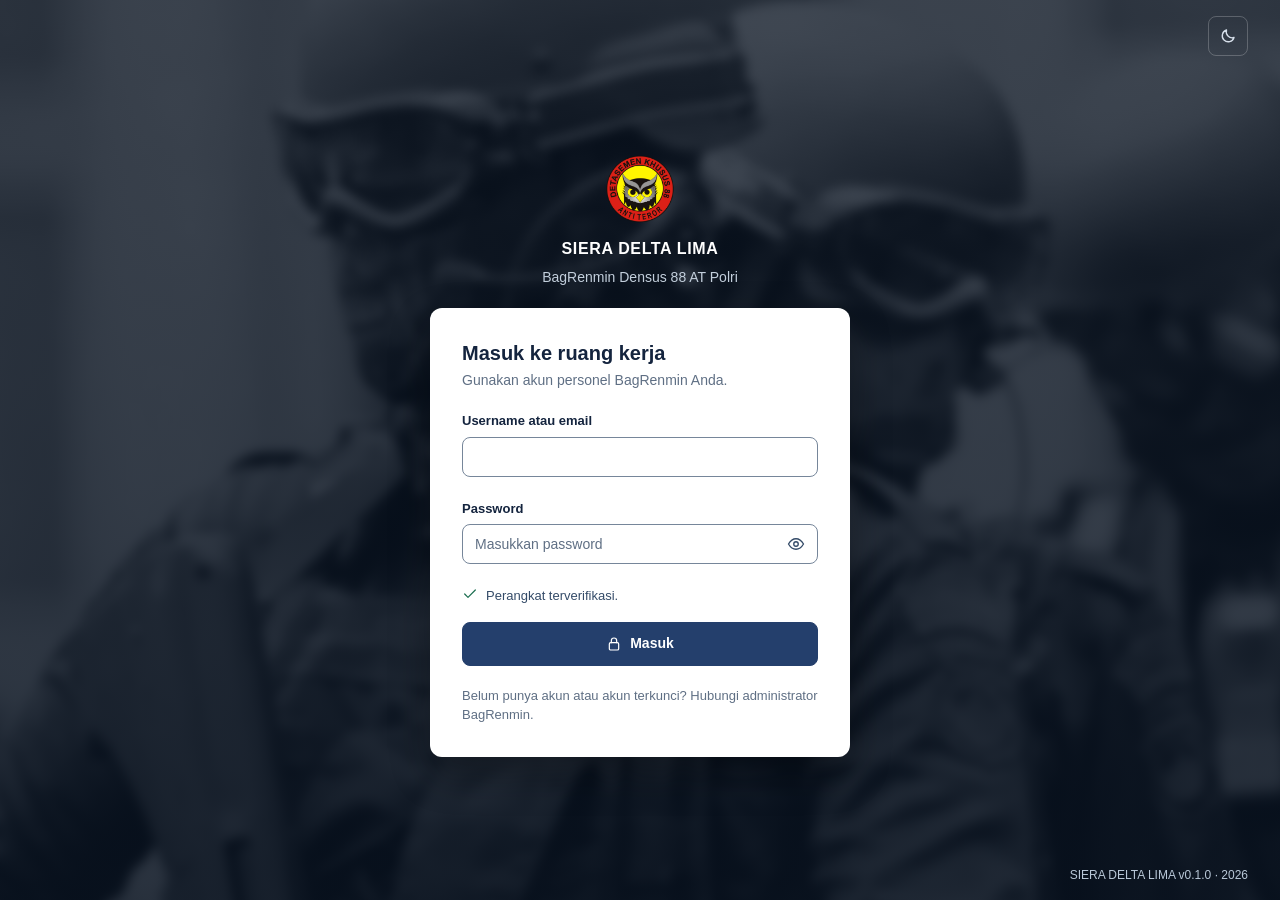
==== commit 5989445b: "change design" ====
--- a/index.html
+++ b/index.html
@@ -1,20 +1,1375 @@
 <!doctype html>
 <html lang="id" data-theme="light">
 <head>
-  <meta charset="UTF-8">
-  <meta name="viewport" content="width=device-width, initial-scale=1.0">
-  <meta name="robots" content="noindex">
-  <meta name="description" content="Mockup antarmuka SIERA DELTA LIMA — halaman peraga statis dengan data fiktif, tanpa backend.">
-  <title>Mockup · SIERA DELTA LIMA</title>
-  <link rel="icon" href="data:image/svg+xml,<svg xmlns='http://www.w3.org/2000/svg' viewBox='0 0 100 100'><rect width='100' height='100' rx='22' fill='%23c39a58'/><text x='50' y='68' font-size='46' font-family='sans-serif' font-weight='bold' text-anchor='middle' fill='%231d3046'>SDL</text></svg>">
-  <link rel="stylesheet" href="reset.css">
-  <link rel="stylesheet" href="app.css">
-  <link rel="stylesheet" href="demo.css">
+<meta charset="utf-8">
+<meta name="viewport" content="width=device-width, initial-scale=1">
+<title>SIERA DELTA LIMA (prototipe)</title>
+<script>
+/* Tema dipasang sebelum render agar tidak berkedip. localStorage hanya untuk preferensi tema. */
+(function(){var p='system';try{p=localStorage.getItem('sdl-theme')||'system'}catch(e){}
+var d=p==='dark'||(p==='system'&&window.matchMedia&&matchMedia('(prefers-color-scheme: dark)').matches);
+document.documentElement.setAttribute('data-theme',d?'dark':'light')})();
+</script>
+<style>
+/* =====================================================================
+   1. TOKEN — disalin dari apps/frontend/src/style.css baris 2–3 apa adanya,
+      lalu diubah HANYA sesuai usulan yang disetujui:
+      --muted terang #8191a4 -> #5f6f84 · --gold-ink terang #98703b -> #8a6431
+      baru: --focus, --focus-inverse, --border-input, --header-h, --fs-*, --lh-*
+   ===================================================================== */
+:root{font-family:Inter,ui-sans-serif,-apple-system,BlinkMacSystemFont,"Segoe UI",sans-serif;font-synthesis:none;color-scheme:light;--bg:#f5f7fb;--card:#fff;--ink:#14243e;--ink-2:#344b68;--muted:#5f6f84;--border:#e5eaf1;--navy:#111f35;--navy-2:#1d3150;--gold:#d5ad67;--shadow:0 12px 36px rgba(30,49,77,.05);--subtle:#f4f7fb;--gold-ink:#8a6431;
+  --focus:#2f5f9e;--focus-inverse:#8fb6e8;--border-input:#76869a;--header-h:75px;
+  --fs-12:12px;--fs-13:13px;--fs-14:14px;--fs-16:16px;--fs-20:20px;--fs-24:24px;--lh-body:1.5;--lh-tight:1.3}
+:root[data-theme=dark]{color-scheme:dark;--bg:#0c1525;--card:#162438;--ink:#edf2f7;--ink-2:#c7d4e6;--muted:#95a8bd;--border:#2c3b52;--navy:#091321;--navy-2:#162c48;--shadow:0 12px 30px #02091630;--subtle:#1c2e45;--gold-ink:#dfb978;
+  --focus:#8fb6e8;--border-input:#6b7f99}
+@media (max-width:640px){:root{--header-h:67px}}
+
+/* =====================================================================
+   2. VARIABEL KOMPONEN PROTOTIPE — BUKAN token style.css.
+      Usulan nilai (status, warna unit gelap, tombol primer) yang perlu
+      keputusan sebelum dipindah ke style.css. Lihat laporan.
+   ===================================================================== */
+:root{--proto-h:48px;--primary:#243f6c;--st-neutral:#344b68;--st-info:#2c5a96;--st-warn:#8a5a12;--st-danger:#a8323e;--st-ok:#1c6e50;--danger-bg:#fdf1f2;
+  --u-urmin:#1d7a64;--u-ren:#3b67a8;--u-sumda:#7a55a0;--u-binfung:#8f6224;--u-spip:#344b68;
+  --us-urmin:#e7f5f0;--us-ren:#ebf1fb;--us-sumda:#f2edf8;--us-binfung:#f8f0e4;--us-spip:#eef2f7;
+  --side-ink:#c9d6e3;--side-group:#95a8bd;
+  /* warna unit di atas navy (sidebar), sama di kedua tema */
+  --un-urmin:#c7d4e6;--un-ren:#c7d4e6;--un-sumda:#c7d4e6;--un-binfung:#c7d4e6}
+:root[data-theme=dark]{--primary:#3a5f93;--st-neutral:#c7d4e6;--st-info:#9fc2f0;--st-warn:#f0c27a;--st-danger:#ff9ea6;--st-ok:#7fdcb5;--danger-bg:#3a2228;
+  --u-urmin:#6fd1b5;--u-ren:#9fbff0;--u-sumda:#c9aeea;--u-binfung:#e6be82;--u-spip:#c7d4e6;
+  --us-urmin:#183a34;--us-ren:#1d3150;--us-sumda:#2e2645;--us-binfung:#3a2f1e;--us-spip:#1c2e45}
+body.proto-off{--proto-h:0px}
+
+/* 3. DASAR */
+*,*::before,*::after{box-sizing:border-box}
+html{scroll-padding-top:calc(var(--header-h) + 8px);scroll-padding-bottom:calc(var(--proto-h) + 8px)}
+body{margin:0;min-width:320px;background:var(--bg);color:var(--ink);font-size:var(--fs-14);line-height:var(--lh-body);padding-bottom:var(--proto-h)}
+h1,h2,h3{line-height:var(--lh-tight);margin:0;font-weight:700}
+p{margin:0}
+button,input,select,textarea{font:inherit;color:inherit}
+button{cursor:pointer}
+button:disabled{cursor:not-allowed}
+img{max-width:100%}
+:focus{outline:none}
+:focus-visible{outline:2px solid var(--focus);outline-offset:2px}
+.on-navy :focus-visible{outline-color:var(--focus-inverse)}
+.sr-only{position:absolute!important;width:1px;height:1px;padding:0;margin:-1px;overflow:hidden;clip:rect(0 0 0 0);white-space:nowrap;border:0}
+.ic{flex:none;display:block}
+.skip{position:absolute;left:8px;top:-60px;z-index:200;background:var(--card);color:var(--ink);padding:10px 16px;border:2px solid var(--focus);border-radius:8px;font-weight:600;text-decoration:none}
+.skip:focus{top:8px}
+[tabindex="-1"]:focus{outline:none}
+.tlink{color:var(--ink-2);font-weight:600;font-size:var(--fs-13);text-decoration:underline;text-underline-offset:3px;white-space:nowrap}
+.sample{display:inline-block;font-size:var(--fs-12);font-weight:600;color:var(--muted);border:1px dashed var(--border-input);border-radius:4px;padding:0 6px;line-height:1.6;white-space:nowrap}
+.muted{color:var(--muted)}
+.num{text-align:right!important;font-variant-numeric:tabular-nums}
+.mono{font-variant-numeric:tabular-nums;white-space:nowrap}
+
+/* 4. KONTROL */
+.btn{display:inline-flex;align-items:center;justify-content:center;gap:8px;min-height:40px;padding:8px 16px;border:1px solid var(--border-input);border-radius:8px;background:var(--card);color:var(--ink);font-size:var(--fs-14);font-weight:600;text-decoration:none;white-space:nowrap}
+.btn:hover:not(:disabled){background:var(--subtle)}
+.btn-primary{background:var(--primary);border-color:var(--primary);color:#fff}
+.btn-primary:hover:not(:disabled){background:var(--primary);filter:brightness(1.12)}
+.btn-danger{background:#a8323e;border-color:#a8323e;color:#fff}
+.btn-danger:hover:not(:disabled){background:#a8323e;filter:brightness(1.1)}
+.btn-sm{min-height:32px;padding:4px 12px;font-size:var(--fs-13)}
+.btn-block{width:100%;min-height:44px}
+.btn:disabled{opacity:.55}
+.icon-btn{width:40px;height:40px;display:grid;place-items:center;border:1px solid var(--border);border-radius:8px;background:var(--card);color:var(--ink-2);flex:none}
+.icon-btn:hover{background:var(--subtle)}
+.why{font-size:var(--fs-13);color:var(--muted)}
+.field{margin-top:16px}
+.field label,.flabel{display:block;font-size:var(--fs-13);font-weight:600;color:var(--ink);margin-bottom:6px}
+.input,select.input{width:100%;min-height:40px;padding:8px 12px;border:1px solid var(--border-input);border-radius:8px;background:var(--card);color:var(--ink);font-size:var(--fs-14)}
+.input::placeholder{color:var(--muted);opacity:1}
+.input[aria-invalid=true]{border-color:var(--st-danger);box-shadow:0 0 0 1px var(--st-danger)}
+.err{display:flex;gap:6px;align-items:flex-start;margin-top:6px;font-size:var(--fs-13);color:var(--st-danger);font-weight:600}
+.hint{margin-top:6px;font-size:var(--fs-13);color:var(--muted)}
+@media (max-width:640px){.input,select.input{font-size:var(--fs-16)}}
+.alert{display:flex;gap:12px;align-items:flex-start;padding:12px 14px;border:1px solid var(--st-danger);border-left-width:4px;border-radius:8px;background:var(--danger-bg);color:var(--ink);margin-top:16px}
+.alert .ic{color:var(--st-danger);margin-top:2px}
+.alert strong{display:block}
+.alert p{font-size:var(--fs-13);margin-top:2px}
+
+/* Badge status: teks + titik. Warna hanya untuk status. */
+.badge{display:inline-flex;align-items:center;gap:6px;font-size:var(--fs-13);font-weight:600;white-space:nowrap;color:var(--st-neutral)}
+.badge::before{content:"";width:8px;height:8px;border-radius:50%;background:currentColor;flex:none}
+.st-neutral{color:var(--st-neutral)}.st-info{color:var(--st-info)}.st-warn{color:var(--st-warn)}.st-danger{color:var(--st-danger)}.st-ok{color:var(--st-ok)}
+.badge.st-neutral::before{background:var(--muted)}
+.tag{display:inline-flex;align-items:center;gap:4px;font-size:var(--fs-12);font-weight:600;color:var(--ink-2);border:1px solid var(--border-input);border-radius:4px;padding:0 6px;line-height:1.6;white-space:nowrap}
+.prio{display:inline-flex;align-items:center;gap:4px;font-size:var(--fs-13);font-weight:600;white-space:nowrap}
+.late{color:var(--st-danger);font-weight:600}
+
+/* 5. HEADER — bentuk mengikuti header produksi (App.tsx .sdl-header + PortalRefresh.css
+      .sdl-nav-clean): tombol nav berikon + label + jumlah, pill latar untuk item aktif,
+      separator, tombol tema kotak membulat, menu akun avatar + nama + chevron.
+      Ukuran nav = produksi (12px/700, tombol 38px, ikon 17px). Sengaja beda: penanda aktif kedua berupa garis
+      --gold-ink (pill prod 1.07:1), label tidak pernah disembunyikan (prod ikon saja 770–900px). */
+.hdr{position:sticky;top:0;z-index:50;height:var(--header-h);display:flex;align-items:center;gap:16px;padding:0 clamp(16px,2.6vw,38px);background:var(--card);border-bottom:1px solid var(--border)}
+.brand{display:flex;align-items:center;gap:12px;color:var(--ink);text-decoration:none;flex:0 1 auto;min-width:0;min-height:44px;border-radius:6px}
+.brand img{height:42px;width:42px;display:block;flex:none}
+.brand-words{min-width:0}
+.brand-words strong{display:block;font-size:var(--fs-14);font-weight:900;letter-spacing:.025em;line-height:1.2;white-space:nowrap;overflow:hidden;text-overflow:ellipsis}
+/* Wordmark satu warna (keputusan pemilik): "DELTA LIMA" tidak dibedakan warnanya */
+.brand-words em{font-style:normal;color:inherit}
+.brand-words small{display:block;margin-top:2px;font-size:var(--fs-12);font-weight:600;letter-spacing:.01em;color:var(--muted);line-height:1.3;white-space:nowrap;overflow:hidden;text-overflow:ellipsis}
+.hnav{margin-left:auto;min-width:0}
+.hnav>ul{display:flex;align-items:center;margin:0;padding:0;list-style:none;gap:4px}
+.hnav li{position:relative;display:flex}
+.hnav a,.hnav .nav-btn{position:relative;display:inline-flex;align-items:center;gap:8px;min-height:38px;padding:0 12px;border:0;border-radius:9px;background:none;font-size:var(--fs-12);font-weight:700;color:var(--ink-2);text-decoration:none;white-space:nowrap}
+.hnav a:hover,.hnav .nav-btn:hover,.hnav .nav-btn[aria-expanded=true]{background:var(--subtle);color:var(--ink)}
+/* Item aktif: pill latar seperti produksi + bingkai --border-input (3.72:1) — tanpa warna emas */
+.hnav [aria-current=page],.hnav .nav-btn.is-current{background:var(--subtle);color:var(--ink);box-shadow:inset 0 0 0 1px var(--border-input)}
+.nav-count{font-variant-numeric:tabular-nums}
+.hnav .nav-count{margin-left:-4px}
+.hactions{display:flex;align-items:center;gap:8px}
+.hsep{width:1px;height:24px;background:var(--border);margin:0 4px;flex:none}
+.hdr .icon-btn{width:39px;height:39px;border-radius:11px}
+.acct-wrap{position:relative}
+.acct{display:flex;align-items:center;gap:9px;min-height:38px;padding:4px 7px 4px 5px;border:0;border-radius:9px;background:none;color:var(--ink-2)}
+.acct:hover,.acct[aria-expanded=true]{background:var(--subtle)}
+.avatar{width:30px;height:30px;border-radius:50%;background:var(--navy-2);color:#fff;font-size:var(--fs-12);font-weight:700;display:grid;place-items:center;flex:none}
+:root[data-theme=dark] .avatar{background:var(--primary)}
+.acct-name{max-width:143px;overflow:hidden;text-overflow:ellipsis;white-space:nowrap;font-size:var(--fs-12);font-weight:700;color:var(--ink)}
+.burger{display:none}
+.menu{position:absolute;top:calc(100% + 10px);left:0;min-width:240px;background:var(--card);border:1px solid var(--border);border-radius:13px;box-shadow:0 19px 50px rgba(13,29,51,.16);padding:6px;z-index:60}
+.menu-r{left:auto;right:0}
+.menu a,.menu>button{display:flex;align-items:center;gap:10px;width:100%;min-height:40px;padding:8px 12px;border-radius:8px;font-size:var(--fs-14);color:var(--ink);text-decoration:none;background:none;border:0;text-align:left}
+.menu a .ic,.menu>button .ic{color:var(--ink-2)}
+.menu a:hover,.menu>button:hover{background:var(--subtle)}
+.menu a[aria-current=page]{font-weight:600;box-shadow:inset 3px 0 0 var(--ink)}
+.menu-who{padding:8px 12px 10px;border-bottom:1px solid var(--border);margin-bottom:6px}
+.menu-who strong{display:block}
+.menu-who span{font-size:var(--fs-13);color:var(--muted)}
+.theme-set{border:0;margin:6px 0;padding:8px 12px;border-top:1px solid var(--border);border-bottom:1px solid var(--border)}
+.theme-set legend{font-size:var(--fs-13);font-weight:600;padding:0;margin-bottom:4px}
+.theme-set label{display:flex;align-items:center;gap:8px;min-height:32px;font-size:var(--fs-14)}
+.theme-set input{width:18px;height:18px;margin:0;accent-color:var(--primary)}
+@media (max-width:1199px){.acct-name{display:none}.acct{padding:4px 6px}}
+/* 901–1100px: teks merek disembunyikan secara visual (seperti produksi ≤1050px) agar label nav
+   tetap utuh. Disembunyikan dengan pola sr-only supaya tautan logo tetap punya nama aksesibel. */
+@media (min-width:901px) and (max-width:1100px){
+  .brand-words{position:absolute;width:1px;height:1px;padding:0;margin:-1px;overflow:hidden;clip:rect(0 0 0 0);white-space:nowrap;border:0}
+  .hnav a,.hnav .nav-btn{padding:0 10px}
+  }
+@media (max-width:900px){.hnav,.hsep{display:none}.burger{display:grid}.hactions{margin-left:auto}.hdr{gap:12px;padding:0 16px}}
+@media (max-width:480px){.hactions{display:none}.hdr .burger{width:44px;height:44px}.hdr{padding:0 12px}.brand img{height:40px;width:40px}}
+
+/* 6. DRAWER (≤900px) */
+.scrim{position:fixed;inset:0;background:rgba(6,22,41,.6);z-index:99}
+.drawer{position:fixed;top:0;left:0;bottom:0;width:min(320px,88vw);background:var(--navy);color:var(--side-ink);z-index:100;display:flex;flex-direction:column;transform:translateX(-100%);transition:transform .2s ease}
+.drawer.open{transform:none}
+.drawer-h{display:flex;align-items:center;justify-content:space-between;gap:8px;padding:12px 12px 12px 16px;border-bottom:1px solid rgba(255,255,255,.1)}
+.drawer-brand{display:flex;align-items:center;gap:8px;color:#fff;font-weight:700;font-size:var(--fs-14)}
+.drawer-brand img{width:32px;height:32px}
+.icon-btn.inv{background:transparent;border-color:rgba(255,255,255,.25);color:#fff;width:44px;height:44px}
+.drawer-scroll{overflow-y:auto;flex:1;padding:8px 12px 16px}
+.drawer .theme-set{border-color:rgba(255,255,255,.12);color:#fff;padding:8px 12px}
+.drawer .theme-set input{accent-color:#c7d4e6}
+.drawer-who{padding:12px;color:#fff;border-top:1px solid rgba(255,255,255,.12);margin-top:12px}
+.drawer-who span{display:block;font-size:var(--fs-13);color:var(--side-group)}
+.drawer .side-link .nav-count{margin-left:auto}
+
+/* 7. WORKSPACE */
+.work{display:flex;align-items:flex-start}
+.side{position:sticky;top:var(--header-h);height:calc(100vh - var(--header-h) - var(--proto-h));height:calc(100dvh - var(--header-h) - var(--proto-h));width:256px;flex:none;background:var(--navy);color:var(--side-ink);display:flex;flex-direction:column}
+.side-unit{padding:20px 20px 16px;border-bottom:1px solid rgba(255,255,255,.1)}
+.unit-chip{display:inline-flex;align-items:center;gap:6px;font-size:var(--fs-12);font-weight:700;color:var(--uc);border:1px solid currentColor;border-radius:4px;padding:1px 8px}
+.side-unit strong{display:block;color:#fff;font-size:var(--fs-16);margin-top:8px;line-height:1.3}
+.side-unit p{font-size:var(--fs-13);color:var(--side-group);margin-top:4px}
+.side-scroll{flex:1;overflow-y:auto;padding:8px 12px 16px}
+.side-group{font-size:var(--fs-12);letter-spacing:.04em;font-weight:600;color:var(--side-group);margin:16px 12px 6px;text-transform:uppercase}
+.side-list{list-style:none;margin:0;padding:0}
+.side-link{position:relative;display:flex;align-items:center;gap:10px;min-height:40px;padding:8px 12px;border-radius:8px;color:var(--side-ink);text-decoration:none;font-size:var(--fs-14);font-weight:600;margin-bottom:2px}
+.side-link:hover{background:rgba(255,255,255,.07);color:#fff}
+.side-link[aria-current=page]{background:rgba(255,255,255,.1);color:#fff}
+.side-link[aria-current=page]::before{content:"";position:absolute;left:0;top:9px;bottom:9px;width:3px;border-radius:2px;background:#fff}
+.side-foot{padding:12px;border-top:1px solid rgba(255,255,255,.1)}
+.back{display:flex;align-items:center;justify-content:center;gap:8px;min-height:40px;border:1px solid rgba(255,255,255,.22);border-radius:8px;color:#e1ecf4;text-decoration:none;font-size:var(--fs-13);font-weight:600}
+.back:hover{background:rgba(255,255,255,.07)}
+.work-main{flex:1;min-width:0}
+@media (max-width:1200px){.side{width:232px}}
+@media (max-width:900px){.side{display:none}}
+
+/* 8. HALAMAN */
+.page,.content{max-width:1280px;margin:0 auto;padding:20px 32px 48px}
+.content{max-width:1360px}
+@media (max-width:640px){.page,.content{padding:16px 16px 40px}}
+.crumbs ol{display:flex;flex-wrap:wrap;align-items:center;gap:4px;list-style:none;margin:0 0 12px;padding:0;font-size:var(--fs-13);color:var(--muted)}
+.crumbs li{display:flex;align-items:center;gap:4px}
+.crumbs a{color:var(--ink-2);text-decoration:none;min-height:24px;display:inline-flex;align-items:center}
+.crumbs a:hover{text-decoration:underline}
+.crumbs [aria-current=page]{color:var(--ink);font-weight:600}
+.phead{display:flex;justify-content:space-between;gap:12px 16px;align-items:flex-start;flex-wrap:wrap;margin-bottom:20px}
+.phead h1{font-size:var(--fs-24)}
+.phead .desc{margin-top:4px;color:var(--muted);max-width:72ch}
+.pactions{display:flex;gap:8px;flex-wrap:wrap;align-items:center}
+.back-link{display:inline-flex;align-items:center;gap:4px;min-height:32px;color:var(--ink-2);font-weight:600;font-size:var(--fs-13);text-decoration:none;margin-bottom:8px}
+.back-link:hover{text-decoration:underline}
+
+.panel{background:var(--card);border:1px solid var(--border);border-radius:10px;min-width:0}
+.panel-h{display:flex;align-items:center;justify-content:space-between;gap:8px 12px;padding:12px 16px;border-bottom:1px solid var(--border);flex-wrap:wrap}
+.panel-h .ttl{display:flex;align-items:center;gap:8px;flex-wrap:wrap}
+.panel-h h2{font-size:var(--fs-16)}
+.panel-h .sub{font-size:var(--fs-13);color:var(--muted);width:100%}
+.panel-b{padding:16px}
+.rows{list-style:none;margin:0;padding:0}
+.rows>li+li{border-top:1px solid var(--border)}
+.stack{display:grid;gap:16px}
+
+/* Tabel operasional */
+.toolbar{display:flex;flex-wrap:wrap;gap:12px;align-items:flex-end;padding:12px 16px;border-bottom:1px solid var(--border)}
+.search{position:relative;flex:1 1 240px;max-width:420px;min-width:0}
+.search .ic{position:absolute;left:10px;top:50%;transform:translateY(-50%);color:var(--muted)}
+.search .input{padding-left:36px}
+.fgroup{display:flex;flex-direction:column;min-width:0;flex:0 1 200px}
+.fgroup .flabel{margin-bottom:4px}
+.tbl-wrap{overflow-x:auto}
+table.tbl{width:100%;border-collapse:collapse;min-width:760px}
+.tbl th,.tbl td{text-align:left;vertical-align:top;padding:12px 16px;border-bottom:1px solid var(--border);font-size:var(--fs-14)}
+.tbl thead th{font-size:var(--fs-12);font-weight:600;color:var(--muted);background:var(--subtle);padding:10px 16px;white-space:nowrap}
+.tbl tbody th{font-weight:400}
+.tbl tbody tr:last-child>*{border-bottom:0}
+.tbl tbody tr:hover{background:var(--subtle)}
+.tbl .sub{display:block;font-size:var(--fs-13);color:var(--muted);margin-top:2px}
+.tbl .mono{font-variant-numeric:tabular-nums;white-space:nowrap}
+.row-link{font-weight:600;color:var(--ink);text-decoration:none;display:inline-flex;align-items:center;gap:6px;min-height:24px}
+.row-link:hover{text-decoration:underline;text-underline-offset:3px}
+.nomatch td{text-align:center;color:var(--muted);padding:24px 16px}
+.pager{display:flex;flex-wrap:wrap;align-items:center;justify-content:space-between;gap:8px 16px;padding:12px 16px;border-top:1px solid var(--border)}
+.pager-info{font-size:var(--fs-13);color:var(--muted)}
+.pager-ctl{display:flex;align-items:center;gap:8px;font-size:var(--fs-13)}
+.pager-note{width:100%;font-size:var(--fs-13);color:var(--muted)}
+
+/* Keadaan data */
+.state{padding:32px 16px;text-align:center;display:flex;flex-direction:column;align-items:center;gap:8px}
+.state h3{font-size:var(--fs-16)}
+.state p{color:var(--muted);max-width:56ch}
+.state .ic-wrap{width:44px;height:44px;border-radius:10px;background:var(--subtle);display:grid;place-items:center;color:var(--ink-2)}
+.state .btn{margin-top:8px}
+.state.error{flex-direction:row;align-items:flex-start;text-align:left;gap:12px;margin:16px;padding:16px;border:1px solid var(--st-danger);border-left-width:4px;border-radius:8px;background:var(--danger-bg)}
+.state.error .ic{color:var(--st-danger);margin-top:2px}
+.state.error p{color:var(--ink)}
+.state.loading{align-items:stretch;text-align:left}
+.sk-row{display:grid;grid-template-columns:1fr 2fr 1fr;gap:16px;padding:8px 0}
+.sk{height:14px;border-radius:4px;background:var(--subtle);border:1px solid var(--border)}
+.compact .state{padding:20px 16px}
+.compact .state.error{margin:12px}
+
+/* Tab segmented (ARIA tabs) */
+.seg{display:inline-flex;gap:2px;padding:3px;background:var(--card);border:1px solid var(--border);border-radius:10px;max-width:100%;overflow-x:auto;margin-bottom:16px}
+.seg [role=tab]{min-height:36px;padding:6px 14px;border:0;border-radius:7px;background:none;font-size:var(--fs-14);font-weight:600;color:var(--ink-2);white-space:nowrap}
+.seg [role=tab][aria-selected=true]{background:var(--primary);color:#fff}
+.seg [role=tab]:focus-visible{outline-offset:-2px}
+
+/* Statistik ringkas: satu panel terbagi, bukan kartu identik */
+.stats{display:grid;grid-template-columns:repeat(4,minmax(0,1fr));margin:0 0 16px;background:var(--card);border:1px solid var(--border);border-radius:10px}
+.stats>div{padding:14px 16px;border-left:1px solid var(--border);min-width:0}
+.stats>div:first-child{border-left:0}
+.stats dt{font-size:var(--fs-13);color:var(--muted);font-weight:600}
+.stats dt a{color:inherit;text-decoration:underline;text-underline-offset:3px}
+.stats dd{margin:2px 0 0;font-size:var(--fs-24);font-weight:700;line-height:1.3;font-variant-numeric:tabular-nums}
+.stats .hint{display:block;font-size:var(--fs-12);color:var(--muted);font-weight:400;line-height:1.5}
+.stats dd.late{color:var(--st-danger)}
+@media (max-width:640px){.stats{grid-template-columns:1fr 1fr}.stats>div:nth-child(3){border-left:0}.stats>div:nth-child(n+3){border-top:1px solid var(--border)}}
+
+/* 9. LOGIN — kartu di tengah; latar navy, atau foto monokrom + blur + lapisan navy bila foto tersedia */
+.auth{position:relative;isolation:isolate;overflow:hidden}
+.auth>*:not(.auth-bg){position:relative;z-index:1}
+.auth-bg{position:absolute;inset:0;z-index:0;background:var(--navy)}
+.auth-ph{position:absolute;inset:-24px;background-size:cover;background-position:center;filter:grayscale(1) blur(5px) contrast(1.05);transform:scale(1.04);opacity:0;transition:opacity 1.6s ease}
+.auth-ph.on{opacity:1}
+/* Lapisan navy menjaga kontras teks putih di atas foto (efektif ≥ navy 82%) dan identitas warna */
+.has-photo .auth-bg::after{content:"";position:absolute;inset:0;background:linear-gradient(rgba(9,19,33,.78),rgba(9,19,33,.86))}
+@media (prefers-reduced-motion:reduce){.auth-ph{transition:none}}
+.auth{min-height:calc(100vh - var(--proto-h));min-height:calc(100dvh - var(--proto-h));background:var(--navy);display:grid;grid-template-rows:auto 1fr auto}
+.auth-top{display:flex;justify-content:flex-end;padding:16px clamp(16px,4vw,32px)}
+.auth-top .icon-btn{color:#d6dfea;border-color:rgba(255,255,255,.22);background:transparent}
+.auth-top .icon-btn:hover{background:rgba(255,255,255,.08)}
+.auth-top :focus-visible,.auth-foot :focus-visible{outline-color:var(--focus-inverse)}
+.auth-center{display:flex;flex-direction:column;align-items:center;justify-content:center;gap:20px;padding:8px 16px 24px}
+.auth-mark{display:flex;flex-direction:column;align-items:center;gap:6px;text-align:center;color:#fff}
+.auth-mark img{width:72px;height:72px;margin-bottom:6px}
+.auth-name{font-size:var(--fs-16);font-weight:700;letter-spacing:.04em}
+.auth-org{font-size:var(--fs-14);color:#c3cfdc}
+.auth-card{width:100%;max-width:420px;background:var(--card);color:var(--ink);border-radius:12px;padding:32px;box-shadow:0 16px 40px rgba(0,0,0,.28)}
+.auth-card h1{font-size:var(--fs-20)}
+.auth-card .lead{color:var(--muted);margin-top:4px}
+.auth-card form{margin-top:20px}
+.auth-foot{display:flex;justify-content:flex-end;padding:12px clamp(16px,4vw,32px) 16px;font-size:var(--fs-12);color:#b9c8d8}
+.pw{position:relative}
+.pw .input{padding-right:48px}
+.pw-btn{position:absolute;right:2px;top:2px;width:40px;height:36px;display:grid;place-items:center;border:0;background:none;color:var(--ink-2);border-radius:6px}
+.device{display:flex;gap:8px;align-items:flex-start;font-size:var(--fs-13);margin:16px 0;color:var(--ink-2)}
+.device.is-ok .ic{color:var(--st-ok)}
+.otp{font-size:24px!important;letter-spacing:.3em;text-align:center;font-variant-numeric:tabular-nums}
+.link-btn{display:inline-flex;align-items:center;gap:6px;min-height:40px;margin-top:12px;border:0;background:none;color:var(--ink-2);font-weight:600;padding:0}
+.link-btn:hover{text-decoration:underline}
+.auth-help{margin-top:20px;font-size:var(--fs-13);color:var(--muted)}
+@media (max-width:640px){
+  .auth-center{justify-content:flex-start;padding-top:0}
+  .auth-mark img{width:56px;height:56px}
+  .auth-card{padding:24px 20px;border-radius:10px}
+  .auth-foot{justify-content:center}
+}
+
+/* 10. PORTAL */
+.portal-head p{color:var(--muted);margin-top:4px}
+/* Kepala Portal varian B: pita navy datar (versi ringkas hero produksi), tanpa gradasi/emas.
+   Cadangan opsi 2 (polos + garis) ada di scratchpad: fondasi.opsi2.html */
+.portal-head{background:var(--navy-2);color:#fff;border-radius:12px;padding:22px 26px}
+.portal-head h1{font-size:28px;color:#fff}
+.portal-head p{color:#c3cfdc!important}
+.portal-head :focus-visible{outline-color:var(--focus-inverse)}
+.portal-head .ph-row{align-items:center;flex-wrap:nowrap}
+.ph-row{display:flex;align-items:flex-end;justify-content:space-between;gap:8px 24px;flex-wrap:wrap}
+@media (max-width:640px){.portal-head h1{font-size:var(--fs-24)}.portal-head{padding:16px 18px;border-radius:10px}}
+@media (max-width:400px){.portal-head .ph-row>div>p{display:none}}
+/* Tab Portal: blok segmented seperti index.html; item aktif berisi --primary (teks putih 10.1:1; gelap 6.48:1) */
+.ptabs{display:inline-flex;max-width:100%;margin:16px 0 20px;padding:3px;background:var(--card);border:1px solid var(--border);border-radius:10px;overflow-x:auto}
+.ptabs ul{display:flex;gap:2px;list-style:none;margin:0;padding:0}
+.ptabs a{display:flex;align-items:center;height:36px;padding:0 14px;border-radius:7px;font-size:var(--fs-14);font-weight:600;color:var(--ink-2);text-decoration:none;white-space:nowrap}
+.ptabs a:hover{color:var(--ink);background:var(--subtle)}
+.ptabs a[aria-current=page]{color:#fff;background:var(--primary)}
+.ptabs a:focus-visible{outline-offset:-2px}
+.sec-title{font-size:var(--fs-16);margin-bottom:10px}
+.launch{display:grid;grid-template-columns:repeat(6,minmax(0,1fr));gap:12px;list-style:none;margin:0;padding:0}
+.tile{display:flex;flex-direction:column;align-items:center;justify-content:center;gap:2px;height:104px;padding:10px 6px;background:var(--card);border:1px solid var(--border);border-radius:10px;color:var(--ink);text-decoration:none;text-align:center}
+/* Monokrom seperti index.html: unit dibedakan nama + ikon, bukan warna */
+a.tile:hover{border-color:var(--ink-2)}
+.tile-ic{width:40px;height:40px;border-radius:10px;display:grid;place-items:center;background:var(--subtle);color:var(--ink);margin-bottom:4px}
+.tile-name{font-size:var(--fs-14);font-weight:600;line-height:1.3}
+.tile-desc{font-size:var(--fs-12);color:var(--muted);line-height:1.3}
+.tile.is-off{opacity:.6;cursor:not-allowed}
+.note{display:flex;gap:8px;align-items:flex-start;margin-top:10px;font-size:var(--fs-13);color:var(--ink-2)}
+.home-grid{display:grid;grid-template-columns:minmax(0,2fr) minmax(0,1fr);gap:16px;margin-top:24px}
+.news-row{display:flex;gap:14px;padding:12px 16px;width:100%;text-align:left;background:none;border:0;color:inherit;border-radius:0}
+.news-row:hover .news-title{text-decoration:underline;text-underline-offset:3px}
+.ph{width:88px;height:64px;flex:none;border-radius:6px;background:var(--subtle);border:1px solid var(--border);display:grid;place-items:center;color:var(--muted)}
+.news-txt{min-width:0;flex:1}
+.kat{display:block;font-size:var(--fs-12);font-weight:600;color:var(--muted)}
+.news-title{display:block;font-size:var(--fs-14);font-weight:600;color:var(--ink);margin-top:2px}
+.news-sum{display:block;font-size:var(--fs-13);color:var(--muted);overflow:hidden;text-overflow:ellipsis;white-space:nowrap}
+.ag-row{display:flex;gap:12px;padding:12px 16px;align-items:flex-start}
+.ag-date{width:44px;flex:none;text-align:center;border:1px solid var(--border);border-radius:6px;padding:4px 0;line-height:1.2}
+.ag-date strong{display:block;font-size:var(--fs-16)}
+.ag-date span{font-size:var(--fs-12);color:var(--muted)}
+.ag-t{font-weight:600}
+.ag-m{font-size:var(--fs-13);color:var(--muted)}
+.simple-row{display:flex;gap:10px;padding:12px 16px;align-items:flex-start}
+.simple-row .ic{color:var(--ink-2);margin-top:2px}
+@media (max-width:1000px){.launch{grid-template-columns:repeat(3,minmax(0,1fr))}.home-grid{grid-template-columns:1fr}}
+@media (max-width:480px){
+  .launch{grid-template-columns:repeat(2,minmax(0,1fr));gap:8px}
+  .tile{height:84px;padding:6px 4px}
+  .tile-ic{width:30px;height:30px;margin-bottom:2px}
+  .tile-ic .ic{width:18px;height:18px}
+  .tile-name{font-size:var(--fs-12)}
+  .ph{width:64px;height:48px}
+}
+
+/* 11. DASHBOARD URMIN */
+.dash-grid{display:grid;grid-template-columns:minmax(0,2fr) minmax(0,1fr);gap:16px;margin-bottom:16px}
+.job{display:grid;grid-template-columns:minmax(0,1fr) auto;gap:4px 16px;padding:12px 16px;align-items:start}
+.job .meta{grid-column:1/-1;font-size:var(--fs-13);color:var(--muted)}
+.count-row{display:flex;justify-content:space-between;align-items:center;gap:12px;padding:10px 16px;min-height:44px;text-decoration:none;color:inherit}
+.count-row:hover{background:var(--subtle)}
+.count-row strong{font-variant-numeric:tabular-nums;font-size:var(--fs-16)}
+.toolrow{display:flex;flex-wrap:wrap;gap:8px 12px;align-items:flex-end;margin-bottom:16px}
+@media (max-width:1000px){.dash-grid{grid-template-columns:1fr}}
+
+/* 12. DETAIL */
+.dl{display:grid;grid-template-columns:repeat(2,minmax(0,1fr));gap:12px 24px;margin:0}
+.dl div{min-width:0}
+.dl dt{font-size:var(--fs-13);color:var(--muted);font-weight:600}
+.dl dd{margin:2px 0 0}
+.dl .span{grid-column:1/-1}
+.timeline{list-style:none;margin:0;padding:0}
+.timeline li{position:relative;padding:0 0 14px 20px}
+.timeline li::before{content:"";position:absolute;left:4px;top:7px;width:8px;height:8px;border-radius:50%;background:var(--ink-2)}
+.timeline li::after{content:"";position:absolute;left:7px;top:17px;bottom:0;width:2px;background:var(--border)}
+.timeline li:last-child::after{display:none}
+.timeline small{display:block;font-size:var(--fs-13);color:var(--muted)}
+.detail-grid{display:grid;grid-template-columns:minmax(0,2fr) minmax(0,1fr);gap:16px}
+.file-row{display:flex;gap:10px;align-items:center;justify-content:space-between;padding:10px 16px;flex-wrap:wrap}
+@media (max-width:1000px){.detail-grid{grid-template-columns:1fr}}
+@media (max-width:640px){.dl{grid-template-columns:1fr}}
+
+/* Rentang tanggal */
+.range{border:0;margin:0;padding:0;min-width:0;flex:1 1 320px}
+.range legend{font-size:var(--fs-13);font-weight:600;padding:0;margin-bottom:4px}
+.range-row{display:flex;gap:8px;align-items:flex-end;flex-wrap:wrap}
+.range-row .fgroup{flex:1 1 140px}
+.range-row .flabel{font-weight:400;color:var(--ink-2)}
+.range-msg{width:100%;font-size:var(--fs-13);color:var(--muted);margin-top:4px}
+
+/* 13. DIALOG & TOAST */
+.dlg-backdrop{position:fixed;inset:0;background:rgba(6,22,41,.55);display:grid;place-items:center;padding:16px;z-index:120}
+.dlg{width:min(560px,100%);max-height:calc(100dvh - 32px);overflow:auto;background:var(--card);color:var(--ink);border:1px solid var(--border);border-radius:12px;box-shadow:0 24px 64px rgba(0,0,0,.3)}
+.dlg-h{display:flex;justify-content:space-between;gap:12px;align-items:flex-start;padding:16px 20px;border-bottom:1px solid var(--border)}
+.dlg-h h2{font-size:var(--fs-20)}
+.dlg-h .kat{margin-bottom:4px}
+.dlg-b{padding:16px 20px;max-width:72ch}
+.dlg-b p+p{margin-top:12px}
+.dlg-f{display:flex;justify-content:space-between;gap:12px;padding:12px 20px;border-top:1px solid var(--border);flex-wrap:wrap}
+.toasts{position:fixed;right:16px;bottom:calc(var(--proto-h) + 16px);z-index:150;display:flex;flex-direction:column;gap:8px;max-width:min(400px,calc(100vw - 32px))}
+.toast{display:flex;gap:10px;align-items:flex-start;padding:12px 14px;background:var(--card);border:1px solid var(--border-input);border-left:4px solid var(--st-ok);border-radius:8px;box-shadow:0 8px 24px rgba(17,31,53,.18)}
+.toast .ic{color:var(--st-ok);margin-top:2px}
+.toast.toast-err{border-left-color:var(--st-danger)}
+.toast.toast-err .ic{color:var(--st-danger)}
+
+/* 14. BILAH PROTOTIPE (bukan bagian desain produksi) */
+.proto{position:fixed;left:0;right:0;bottom:0;height:var(--proto-h);z-index:140;display:flex;align-items:center;gap:12px;padding:0 12px;background:var(--card);border-top:2px dashed var(--border-input);font-size:var(--fs-13);overflow-x:auto;white-space:nowrap}
+.proto label{display:flex;align-items:center;gap:6px;font-weight:600}
+.proto select{min-height:32px;padding:2px 6px;border:1px solid var(--border-input);border-radius:6px;background:var(--card);color:var(--ink);font-size:var(--fs-13)}
+.proto-tag{font-weight:700;color:var(--ink)}
+.proto-btn{min-height:32px;padding:2px 10px;border:1px solid var(--border-input);border-radius:6px;background:var(--card);font-size:var(--fs-13)}
+body.proto-off .proto{display:none}
+
+/* 15. DASHBOARD UNIT (halaman 7) — daftar modul, bukan kartu */
+.mod-group+.mod-group{border-top:1px solid var(--border)}
+.mod-group h3{font-size:var(--fs-14);font-weight:600;color:var(--ink-2);padding:12px 16px 0}
+.mod-row{display:grid;grid-template-columns:auto minmax(0,1fr) auto;gap:4px 12px;align-items:start;padding:10px 16px}
+.mod-ic{width:32px;height:32px;border-radius:8px;display:grid;place-items:center;background:var(--subtle);color:var(--ink)}
+.mod-txt p{font-size:var(--fs-13);color:var(--muted)}
+.mod-name{display:inline-flex;align-items:center;min-height:24px;font-weight:600;color:var(--ink-2)}
+.mod-soon{display:inline-flex;align-items:center;gap:4px;margin-top:2px;font-size:var(--fs-13);font-weight:600;color:var(--ink-2);white-space:nowrap}
+@media (max-width:480px){.mod-soon{grid-column:2}}
+
+/* 16. KELOLA (halaman 8) */
+.phead+.ptabs{margin-top:-4px}
+.callout{display:flex;gap:10px;align-items:flex-start;margin:0 0 16px;padding:12px 14px;max-width:96ch;border:1px solid var(--border);border-left:4px solid var(--st-info);border-radius:8px;background:var(--card);font-size:var(--fs-13);color:var(--ink)}
+.callout .ic{color:var(--st-info);margin-top:2px}
+.dlg .callout{margin:12px 0 0;background:var(--subtle)}
+.u-name{font-weight:600}
+.row-acts{display:flex;gap:8px;flex-wrap:wrap}
+textarea.input{min-height:80px;resize:vertical;line-height:var(--lh-body)}
+.secret{display:flex;gap:8px;align-items:stretch;flex-wrap:wrap;margin-top:12px}
+.secret code{flex:1 1 220px;display:flex;align-items:center;padding:8px 12px;border:1px dashed var(--border-input);border-radius:8px;background:var(--subtle);color:var(--ink);font-family:ui-monospace,SFMono-Regular,Consolas,"Liberation Mono",monospace;font-size:var(--fs-16);letter-spacing:.04em;word-break:break-all}
+
+@media (prefers-reduced-motion:reduce){*,*::before,*::after{transition:none!important;animation:none!important;scroll-behavior:auto!important}}
+.hnav .ic{width:17px;height:17px;stroke-width:1.7}
+.hdr .icon-btn .ic{stroke-width:1.7}
+</style>
 </head>
 <body>
-  <div id="root"></div>
-  <noscript><p style="padding:40px;font-family:sans-serif">Mockup ini memerlukan JavaScript untuk berpindah halaman.</p></noscript>
-  <script src="mock-data.js"></script>
-  <script src="mock-app.js"></script>
+<a class="skip" href="#main" data-action="skip">Langsung ke konten utama</a>
+<div id="app"></div>
+<div id="overlay-root"></div>
+<div id="toasts" class="toasts" aria-live="polite"></div>
+<div id="sr-live" class="sr-only" aria-live="polite"></div>
+<noscript><p style="padding:16px">Prototipe ini membutuhkan JavaScript.</p></noscript>
+
+<div id="proto" class="proto" role="region" aria-label="Kontrol prototipe">
+  <span class="proto-tag">Prototipe</span>
+  <span>Semua data adalah data contoh fiktif.</span>
+  <label>Halaman <select id="p-page"></select></label>
+  <label>Peran <select id="p-role"><option value="operator">Operator Urmin</option><option value="kabag">Kabagrenmin</option><option value="superadmin">Superadmin</option></select></label>
+  <label>Keadaan data <select id="p-state"><option value="normal">Normal</option><option value="loading">Memuat</option><option value="empty">Kosong</option><option value="error">Error</option></select></label>
+  <button type="button" class="proto-btn" id="p-hide">Sembunyikan bilah (Alt+Shift+P)</button>
+</div>
+
+<script>
+(function(){
+'use strict';
+/* =====================================================================
+   STRUKTUR JS (catatan serah terima)
+   - S            : state global (peran, keadaan data, tab aktif)
+   - ROUTES/resolve(): peta hash -> fungsi render halaman
+   - view*()      : fungsi render per halaman, mengembalikan string HTML
+   - Komponen     : ic(), badge(), klas(), prio(), crumbs(), phead(), panel(),
+                    dataBlock(), tbl(), pager(), tabs(), workspace(), header()
+   - Interaksi    : delegasi klik lewat atribut data-action (lihat ACTIONS)
+   ===================================================================== */
+const $=(s,r)=>(r||document).querySelector(s), $$=(s,r)=>[...(r||document).querySelectorAll(s)];
+const esc=s=>String(s).replace(/[&<>"']/g,c=>({'&':'&amp;','<':'&lt;','>':'&gt;','"':'&quot;',"'":'&#39;'}[c]));
+
+/* ---------- Ikon SVG inline ---------- */
+const P={
+ grid:'<rect x="3" y="3" width="7" height="7" rx="1"/><rect x="14" y="3" width="7" height="7" rx="1"/><rect x="3" y="14" width="7" height="7" rx="1"/><rect x="14" y="14" width="7" height="7" rx="1"/>',
+ inbox:'<path d="M22 12h-6l-2 3h-4l-2-3H2"/><path d="M5.5 5.1 2 12v6a2 2 0 0 0 2 2h16a2 2 0 0 0 2-2v-6l-3.5-6.9A2 2 0 0 0 16.8 4H7.2a2 2 0 0 0-1.7 1.1z"/>',
+ send:'<path d="m22 2-7 20-4-9-9-4z"/><path d="M22 2 11 13"/>',
+ clipboard:'<rect x="8" y="2" width="8" height="4" rx="1"/><path d="M16 4h2a2 2 0 0 1 2 2v14a2 2 0 0 1-2 2H6a2 2 0 0 1-2-2V6a2 2 0 0 1 2-2h2"/>',
+ folder:'<path d="M3 5h7l2 2h9v13H3z"/>',
+ calendar:'<rect x="3" y="5" width="18" height="16" rx="2"/><path d="M7 2v6m10-6v6M3 10h18"/>',
+ archive:'<rect x="3" y="4" width="18" height="5" rx="1"/><path d="M5 9v12h14V9m-10 4h6"/>',
+ chart:'<path d="M4 20V4m0 16h17M8 16l4-5 3 2 5-7"/>',
+ users:'<circle cx="9" cy="8" r="3"/><path d="M3 20v-2a6 6 0 0 1 12 0v2M17 5a3 3 0 0 1 0 6m2 9v-2a6 6 0 0 0-3-5"/>',
+ book:'<path d="M3 5a3 3 0 0 1 3-3h15v18H6a3 3 0 0 0-3 3zM3 5v15a3 3 0 0 1 3-3h15"/>',
+ file:'<path d="M6 2h8l4 4v16H6zM14 2v5h4M9 12h6m-6 4h6"/>',
+ shield:'<path d="m12 2 9 4v6c0 6-4 9-9 11-5-2-9-5-9-11V6z"/><path d="m9 12 2 2 4-4"/>',
+ search:'<circle cx="11" cy="11" r="7"/><path d="m16 16 5 5"/>',
+ chevR:'<path d="m9 5 7 7-7 7"/>', chevL:'<path d="m15 5-7 7 7 7"/>', chevD:'<path d="m6 9 6 6 6-6"/>',
+ menu:'<path d="M4 6h16M4 12h16M4 18h16"/>', x:'<path d="M5 5 19 19M19 5 5 19"/>',
+ sun:'<circle cx="12" cy="12" r="4"/><path d="M12 2v2m0 16v2M2 12h2m16 0h2M5 5l1.5 1.5m11 11L19 19M19 5l-1.5 1.5m-11 11L5 19"/>',
+ moon:'<path d="M20 14A8 8 0 0 1 10 4a8 8 0 1 0 10 10"/>',
+ bell:'<path d="M18 8a6 6 0 0 0-12 0c0 7-3 7-3 9h18c0-2-3-2-3-9M10 21h4"/>',
+ lock:'<rect x="5" y="10" width="14" height="11" rx="2"/><path d="M8 10V7a4 4 0 0 1 8 0v3"/>',
+ clock:'<circle cx="12" cy="12" r="9"/><path d="M12 7v5l4 2"/>',
+ check:'<path d="m4 12 5 5L20 6"/>',
+ info:'<circle cx="12" cy="12" r="9"/><path d="M12 11v6m0-10v.5"/>',
+ alert:'<circle cx="12" cy="12" r="9"/><path d="M12 7v6m0 3.5v.5"/>',
+ eye:'<path d="M2 12s4-7 10-7 10 7 10 7-4 7-10 7-10-7-10-7"/><circle cx="12" cy="12" r="3"/>',
+ eyeOff:'<path d="M3 3l18 18M10.6 5.1A10 10 0 0 1 12 5c6 0 10 7 10 7a17 17 0 0 1-3.2 3.9M6.6 6.6C3.9 8.4 2 12 2 12s4 7 10 7a9.6 9.6 0 0 0 5.4-1.6M9.9 9.9a3 3 0 0 0 4.2 4.2"/>',
+ news:'<path d="M5 3h14v17a2 2 0 0 1-2 2H5a3 3 0 0 1-3-3V7h3zM5 17v2a1 1 0 0 1-2 0"/><path d="M9 7h6v4H9zM9 15h6m-6 3h6"/>',
+ upload:'<path d="M12 16V4m-5 5 5-5 5 5M4 20h16"/>',
+ plus:'<path d="M12 5v14M5 12h14"/>',
+ refresh:'<path d="M20 11a8 8 0 1 0-2 6M20 4v7h-7"/>',
+ mail:'<rect x="3" y="5" width="18" height="14" rx="2"/><path d="m3 7 9 6 9-6"/>',
+ /* ditambahkan untuk halaman 7–8 */
+ target:'<circle cx="12" cy="12" r="9"/><circle cx="12" cy="12" r="5"/><circle cx="12" cy="12" r="1"/>',
+ layers:'<path d="m12 3 9 5-9 5-9-5z"/><path d="m3 13 9 5 9-5"/>',
+ box:'<path d="M3 7l9-4 9 4v10l-9 4-9-4z"/><path d="M3 7l9 4 9-4M12 11v10"/>',
+ tool:'<path d="M14.7 6.3a4 4 0 0 0-5.4 5.4L3 18l3 3 6.3-6.3a4 4 0 0 0 5.4-5.4l-2.5 2.5-2.4-.6-.6-2.4z"/>',
+ copy:'<rect x="9" y="9" width="12" height="12" rx="2"/><path d="M5 15H4a1 1 0 0 1-1-1V4a1 1 0 0 1 1-1h10a1 1 0 0 1 1 1v1"/>',
+ /* ditambahkan untuk header bergaya produksi */
+ megaphone:'<path d="m3 11 18-5v12L3 14z"/><path d="M11.6 16.8a3 3 0 1 1-5.8-1.6"/>',
+ settings:'<circle cx="12" cy="12" r="3"/><path d="M12 2v3m0 14v3M2 12h3m14 0h3M4.9 4.9 7 7m10 10 2.1 2.1M4.9 19.1 7 17M17 7l2.1-2.1"/>',
+ key:'<circle cx="7.5" cy="15.5" r="4.5"/><path d="M10.7 12.3 20 3m-4 4 3 3m-5-1 2 2"/>',
+ user:'<circle cx="12" cy="8" r="4"/><path d="M5 21v-1a7 7 0 0 1 14 0v1"/>',
+ logout:'<path d="M9 21H5a2 2 0 0 1-2-2V5a2 2 0 0 1 2-2h4M16 17l5-5-5-5M21 12H9"/>'
+};
+function ic(n,s){s=s||18;return '<svg class="ic" aria-hidden="true" focusable="false" width="'+s+'" height="'+s+'" viewBox="0 0 24 24" fill="none" stroke="currentColor" stroke-width="1.8" stroke-linecap="round" stroke-linejoin="round">'+(P[n]||P.info)+'</svg>';}
+
+/* ---------- State ---------- */
+const S={role:'operator',state:'normal',bar:false,first:true,tabs:{dispo:'mine',sm:'daftar'},page:{}};
+const ROLES={
+ operator:{name:'Rina Pratiwi',title:'Operator Urmin',ini:'RP',email:'rina.pratiwi@contoh.test'},
+ kabag:{name:'Hendra Wijaya',title:'Kabagrenmin',ini:'HW',email:'hendra.wijaya@contoh.test'},
+ superadmin:{name:'Admin Sistem',title:'Superadmin',ini:'AS',email:'admin@contoh.test'}
+};
+const me=()=>ROLES[S.role];
+const B=(s,t)=>({s:s,t:t});
+const MONTHS=['Jan','Feb','Mar','Apr','Mei','Jun','Jul','Agu','Sep','Okt','Nov','Des'];
+const fmtISO=v=>{const [y,m,d]=v.split('-').map(Number);return d+' '+MONTHS[m-1]+' '+y;};
+
+/* ---------- Data contoh (fiktif) ---------- */
+const UNITS={
+ urmin:{short:'Urmin',name:'Urusan Administrasi',desc:'Persuratan, disposisi, agenda rapat, dan kearsipan',icon:'inbox',tile:'Persuratan',c:'urmin'},
+ ren:{short:'Subbagren',name:'Subbagian Perencanaan',desc:'Perencanaan, program, anggaran, dan kinerja',icon:'chart',tile:'Program & anggaran',c:'ren'},
+ sumda:{short:'Subbagsumda',name:'Subbagian Sumber Daya',desc:'Administrasi personel dan logistik',icon:'users',tile:'Sumber daya',c:'sumda'},
+ binfung:{short:'Subbagbinfung',name:'Subbagian Pembinaan Fungsi',desc:'SOP, regulasi, PID, RB dan SPIP',icon:'book',tile:'Pembinaan fungsi',c:'binfung'}
+};
+const SM=[
+ {id:'sm1',ag:'SM-2026-0142',no:'B/315/XI/2026',dari:'Biro Umum Instansi Contoh',hal:'Undangan rapat koordinasi anggaran triwulan IV',tgl:'10 Nov 2026',terima:'11 Nov 2026',k:'Biasa',jenis:'Undangan',st:B('warn','Belum dibuka Kabagrenmin'),due:'14 Nov 2026'},
+ {id:'sm2',ag:'SM-2026-0141',no:'R/88/XI/2026',dari:'Pusat Data Fiktif Nasional',hal:'Permintaan data personel untuk verifikasi',tgl:'9 Nov 2026',terima:'9 Nov 2026',k:'Rahasia',jenis:'Permintaan',st:B('info','Didisposisikan'),due:'13 Nov 2026'},
+ {id:'sm3',ag:'SM-2026-0140',no:'B/1207/XI/2026',dari:'Dinas Arsip Kota Contoh',hal:'Pemberitahuan jadwal pemusnahan arsip',tgl:'7 Nov 2026',terima:'7 Nov 2026',k:'Biasa',jenis:'Pemberitahuan',st:B('info','Ditindaklanjuti'),due:'20 Nov 2026'},
+ {id:'sm4',ag:'SM-2026-0139',no:'B/402/XI/2026',dari:'Sekretariat Lembaga Karangan',hal:'Permohonan narasumber pelatihan administrasi',tgl:'6 Nov 2026',terima:'6 Nov 2026',k:'Biasa',jenis:'Permohonan',st:B('warn','Menunggu review'),due:'12 Nov 2026'},
+ {id:'sm5',ag:'SM-2026-0138',no:'R/45/XI/2026',dari:'Inspektorat Contoh',hal:'Tindak lanjut hasil pemeriksaan semester I',tgl:'5 Nov 2026',terima:'5 Nov 2026',k:'Rahasia',jenis:'Permintaan',st:B('info','Ditindaklanjuti'),due:'8 Nov 2026',late:'lewat 4 hari'},
+ {id:'sm6',ag:'SM-2026-0137',no:'B/77/XI/2026',dari:'Biro Keuangan Instansi Contoh',hal:'Penyampaian revisi DIPA',tgl:'4 Nov 2026',terima:'4 Nov 2026',k:'Biasa',jenis:'Pemberitahuan',st:B('ok','Selesai'),due:''},
+ {id:'sm7',ag:'SM-2026-0136',no:'B/990/X/2026',dari:'Koperasi Pegawai Fiktif',hal:'Undangan rapat anggota tahunan',tgl:'31 Okt 2026',terima:'3 Nov 2026',k:'Biasa',jenis:'Undangan',st:B('neutral','Tercatat'),due:''},
+ {id:'sm8',ag:'SM-2026-0135',no:'B/12/X/2026',dari:'Universitas Contoh',hal:'Permohonan izin penelitian',tgl:'29 Okt 2026',terima:'2 Nov 2026',k:'Biasa',jenis:'Permohonan',st:B('neutral','Draf'),due:''}
+];
+const SK=[
+ {id:'sk1',ag:'SK-2026-0088',no:'B/221/XI/2026',ke:'Biro Umum Instansi Contoh',hal:'Konfirmasi kehadiran rapat koordinasi',tgl:'11 Nov 2026',k:'Biasa',st:B('warn','Menunggu persetujuan'),by:'Rina Pratiwi'},
+ {id:'sk2',ag:'SK-2026-0087',no:'R/19/XI/2026',ke:'Pusat Data Fiktif Nasional',hal:'Penyampaian data personel',tgl:'10 Nov 2026',k:'Rahasia',st:B('danger','Dikembalikan'),by:'Bayu Saputra',note:'Lampiran data personel belum ditandatangani pejabat penanggung jawab. Lengkapi lalu ajukan ulang.'},
+ {id:'sk3',ag:'SK-2026-0086',no:'',ke:'Sekretariat Lembaga Karangan',hal:'Penunjukan narasumber pelatihan administrasi',tgl:'10 Nov 2026',k:'Biasa',st:B('neutral','Draf'),by:'Rina Pratiwi'},
+ {id:'sk4',ag:'SK-2026-0085',no:'B/219/XI/2026',ke:'Dinas Arsip Kota Contoh',hal:'Daftar arsip usul musnah',tgl:'6 Nov 2026',k:'Biasa',st:B('ok','Disetujui'),by:'Agus Setiawan'},
+ {id:'sk5',ag:'SK-2026-0084',no:'B/218/XI/2026',ke:'Biro Keuangan Instansi Contoh',hal:'Laporan realisasi anggaran Oktober',tgl:'3 Nov 2026',k:'Biasa',st:B('ok','Disetujui'),by:'Rina Pratiwi'},
+ {id:'sk6',ag:'SK-2026-0083',no:'R/18/X/2026',ke:'Inspektorat Contoh',hal:'Jawaban hasil pemeriksaan',tgl:'30 Okt 2026',k:'Rahasia',st:B('ok','Disetujui'),by:'Bayu Saputra'}
+];
+const DISPO={
+ mine:[
+  {sm:'sm1',no:'B/315/XI/2026',t:'Siapkan bahan rapat koordinasi anggaran',who:'Anda',from:'Hendra Wijaya (Kabagrenmin)',p:'Segera',due:'13 Nov 2026',st:B('warn','Menunggu diterima')},
+  {sm:'sm2',no:'R/88/XI/2026',t:'Verifikasi data personel yang diminta',who:'Anda',from:'Hendra Wijaya (Kabagrenmin)',p:'Kilat',due:'12 Nov 2026',st:B('info','Dalam proses')},
+  {sm:'sm5',no:'R/45/XI/2026',t:'Tindak lanjut hasil pemeriksaan',who:'Anda',from:'Hendra Wijaya (Kabagrenmin)',p:'Segera',due:'8 Nov 2026',late:'lewat 4 hari',st:B('danger','Terlambat')},
+  {sm:'sm3',no:'B/1207/XI/2026',t:'Inventarisasi arsip usul musnah',who:'Anda',from:'Hendra Wijaya (Kabagrenmin)',p:'Biasa',due:'20 Nov 2026',st:B('info','Dalam proses')},
+  {sm:'sm6',no:'B/77/XI/2026',t:'Distribusikan revisi DIPA ke Subbagren',who:'Anda',from:'Hendra Wijaya (Kabagrenmin)',p:'Biasa',due:'6 Nov 2026',st:B('ok','Selesai')}
+ ],
+ given:[
+  {sm:'sm3',no:'B/1207/XI/2026',t:'Susun daftar arsip usul musnah',who:'Agus Setiawan',from:'Anda',p:'Biasa',due:'20 Nov 2026',st:B('info','Dalam proses')},
+  {sm:'sm7',no:'B/990/X/2026',t:'Wakili rapat anggota koperasi',who:'Bayu Saputra',from:'Anda',p:'Biasa',due:'14 Nov 2026',st:B('warn','Menunggu diterima')},
+  {sm:'sm6',no:'B/77/XI/2026',t:'Salin dan arsipkan revisi DIPA',who:'Agus Setiawan',from:'Anda',p:'Biasa',due:'7 Nov 2026',st:B('ok','Selesai')}
+ ],
+ review:[
+  {sm:'sm4',no:'B/402/XI/2026',t:'Konsep jawaban permohonan narasumber',who:'Bayu Saputra',from:'Anda',p:'Segera',due:'12 Nov 2026',st:B('warn','Menunggu review')}
+ ]
+};
+const NEWS=[
+ {k:'Berita',d:'11 Nov 2026',t:'Rapat evaluasi program triwulan III BagRenmin',s:'Setiap unit memaparkan capaian, kendala, dan rencana tindak lanjut program hingga akhir tahun.'},
+ {k:'Berita',d:'7 Nov 2026',t:'Pelatihan kearsipan digital untuk staf Urmin',s:'Dua belas staf mengikuti pelatihan pemindaian dan penamaan berkas sesuai pedoman arsip.'},
+ {k:'Berita',d:'4 Nov 2026',t:'Sosialisasi SOP penerimaan surat masuk versi 2.1',s:'Perubahan utama ada pada batas waktu pencatatan dan alur disposisi ke Kabagrenmin.'},
+ {k:'Berita',d:'30 Okt 2026',t:'Ruang rapat lantai 2 kembali dapat dipakai',s:'Pemeliharaan pendingin ruangan dan proyektor telah selesai dikerjakan.'}
+];
+const ANN=[
+ {d:'10 Nov 2026',t:'Batas pengajuan usulan kebutuhan 2027 adalah 22 Nov 2026.'},
+ {d:'9 Nov 2026',t:'Pemeliharaan server aplikasi pada Sabtu, 15 Nov 2026 pukul 20.00–22.00 WIB.'}
+];
+const AGENDA=[
+ {d:'13',m:'Nov',t:'Rapat koordinasi anggaran triwulan IV',w:'09.00 WIB · Ruang rapat utama · Subbagren'},
+ {d:'17',m:'Nov',t:'Pelatihan kearsipan digital tahap 2',w:'08.30 WIB · Ruang pelatihan · Subbagsumda'},
+ {d:'20',m:'Nov',t:'Batas tindak lanjut pemusnahan arsip',w:'Sepanjang hari · Urmin'},
+ {d:'26',m:'Nov',t:'Bimbingan teknis penyusunan LKE',w:'13.00 WIB · Ruang rapat lantai 2 · Subbagbinfung'}
+];
+const SOPS=[
+ {j:'SOP',n:'SOP-URM-03',t:'Penerimaan dan pencatatan surat masuk',o:'Urmin',d:'4 Nov 2026'},
+ {j:'SOP',n:'SOP-URM-05',t:'Penyusunan dan pengajuan surat keluar',o:'Urmin',d:'12 Agu 2026'},
+ {j:'Peraturan',n:'PER-02',t:'Tata naskah dinas BagRenmin',o:'BagRenmin',d:'3 Mar 2026'},
+ {j:'SOP',n:'SOP-REN-07',t:'Penyusunan RKA-KL',o:'Subbagren',d:'18 Jan 2026'}
+];
+
+/* ---------- Komponen ---------- */
+function badge(x){return '<span class="badge st-'+x.s+'">'+esc(x.t)+'</span>';}
+function klas(k){return k==='Rahasia'?'<span class="tag">'+ic('lock',13)+'Rahasia</span>':'<span class="tag">Biasa</span>';}
+function prio(p){const c={Kilat:'st-danger',Segera:'st-warn',Biasa:'st-neutral'}[p];return '<span class="prio '+c+'">'+(p==='Kilat'?ic('clock',14):'')+esc(p)+'</span>';}
+function crumbs(items){/* items: [[label,href],...]; item terakhir = halaman ini */
+ return '<nav class="crumbs" aria-label="Jejak navigasi"><ol>'+items.map((it,i)=>{const last=i===items.length-1;
+  return '<li>'+(i?ic('chevR',14):'')+(last?'<span aria-current="page">'+esc(it[0])+'</span>':'<a href="'+it[1]+'">'+esc(it[0])+'</a>')+'</li>';}).join('')+'</ol></nav>';}
+function phead(title,desc,actions){return '<div class="phead"><div><h1 id="page-title" tabindex="-1">'+esc(title)+'</h1>'+(desc?'<p class="desc">'+desc+'</p>':'')+'</div>'+(actions?'<div class="pactions">'+actions+'</div>':'')+'</div>';}
+function panel(o){/* o: {id,title,link,sub,body,cls} */
+ return '<section class="panel '+(o.cls||'')+'" aria-labelledby="'+o.id+'"><div class="panel-h"><div class="ttl"><h2 id="'+o.id+'">'+esc(o.title)+'</h2><span class="sample">Data contoh</span></div>'+(o.link||'')+(o.sub?'<p class="sub">'+o.sub+'</p>':'')+'</div>'+o.body+'</section>';}
+/* dataBlock: satu tempat untuk empat keadaan data. Dipakai semua tabel/daftar. */
+function dataBlock(o){
+ const st=S.state;
+ if(st==='loading')return '<div class="state loading" aria-busy="true"><p>Memuat '+esc(o.noun)+'…</p>'+Array.from({length:o.rows||4},()=>'<div class="sk-row" aria-hidden="true"><span class="sk"></span><span class="sk"></span><span class="sk"></span></div>').join('')+'</div>';
+ if(st==='error')return '<div class="state error" role="alert">'+ic('alert',20)+'<div><h3>'+esc(cap(o.noun))+' tidak dapat dimuat</h3><p>Server tidak merespons. Periksa sambungan jaringan kantor, lalu pilih Coba lagi. Jika masih gagal, hubungi admin BagRenmin.</p><button type="button" class="btn btn-sm" data-action="retry" style="margin-top:8px">'+ic('refresh',16)+'Coba lagi</button></div></div>';
+ if(st==='empty')return '<div class="state"><span class="ic-wrap">'+ic(o.icon||'folder',22)+'</span><h3>'+esc(o.emptyTitle)+'</h3><p>'+esc(o.emptyText)+'</p>'+(o.emptyAction||'')+'</div>';
+ return o.normal();
+}
+const cap=s=>s.charAt(0).toUpperCase()+s.slice(1);
+function tbl(id,caption,cols,rows,rowAttrs){/* cols: [{h,num}] ; rows: array of arrays; sel 0 = header baris bila rh ; rowAttrs (opsional, hal. 8): string atribut per <tr> */
+ return '<div class="tbl-wrap"><table class="tbl" id="'+id+'"><caption class="sr-only">'+esc(caption)+'</caption><thead><tr>'+cols.map(c=>'<th scope="col"'+(c.num?' class="num"':'')+'>'+esc(c.h)+'</th>').join('')+'</tr></thead><tbody>'+rows.map((r,ri)=>'<tr'+(rowAttrs&&rowAttrs[ri]?' '+rowAttrs[ri]:'')+'>'+r.map((cell,i)=>{const tag=cols[i].rh?'th scope="row"':'td';const cls=cols[i].num?' class="num"':(cols[i].mono?' class="mono"':'');return '<'+tag+cls+'>'+cell+'</'+tag.split(' ')[0]+'>';}).join('')+'</tr>').join('')+'</tbody></table></div>';}
+function pager(key,shown,total,noun,note){
+ const pages=Math.max(1,Math.ceil(total/Math.max(shown,1)));const p=S.page[key]||1;
+ return '<div class="pager" data-pager="'+key+'" data-pages="'+pages+'"><p class="pager-info">Menampilkan '+shown+' dari '+total+' '+esc(noun)+'</p><div class="pager-ctl"><button type="button" class="btn btn-sm" data-action="page" data-dir="-1"'+(p<=1?' disabled':'')+'>Sebelumnya</button><span aria-live="polite" data-pager-label>Halaman '+p+' dari '+pages+'</span><button type="button" class="btn btn-sm" data-action="page" data-dir="1"'+(p>=pages?' disabled':'')+'>Berikutnya</button></div>'+(note?'<p class="pager-note">'+esc(note)+'</p>':'')+'</div>';}
+function tabs(group,items,label){/* ARIA tabs dengan panah kiri/kanan */
+ const sel=S.tabs[group];
+ return '<div class="seg" role="tablist" aria-label="'+esc(label)+'">'+items.map(it=>'<button type="button" role="tab" id="tab-'+group+'-'+it[0]+'" aria-controls="panel-'+group+'" aria-selected="'+(it[0]===sel)+'" tabindex="'+(it[0]===sel?0:-1)+'" data-action="tab" data-group="'+group+'" data-val="'+it[0]+'">'+esc(it[1])+'</button>').join('')+'</div>';}
+function searchBox(id,label,ph,target){return '<div class="search"><label class="sr-only" for="'+id+'">'+esc(label)+'</label>'+ic('search',16)+'<input class="input" type="search" id="'+id+'" placeholder="'+esc(ph)+'" data-filter="'+target+'" autocomplete="off"></div>';}
+function selectBox(id,label,opts){return '<div class="fgroup"><label class="flabel" for="'+id+'">'+esc(label)+'</label><select class="input" id="'+id+'">'+opts.map(o=>'<option>'+esc(o)+'</option>').join('')+'</select></div>';}
+function themeBtn(){return '<button type="button" class="icon-btn theme-btn" data-action="theme-toggle" aria-label="Tema gelap" aria-pressed="false">'+ic('moon',18)+'</button>';}
+function themeSet(name){const pref=getPref();return '<fieldset class="theme-set"><legend>Tema</legend>'+[['light','Terang'],['dark','Gelap'],['system','Ikuti sistem']].map(o=>'<label><input type="radio" name="'+name+'" value="'+o[0]+'" data-theme-pref'+(pref===o[0]?' checked':'')+'>'+o[1]+'</label>').join('')+'</fieldset>';}
+function notBuilt(title){return phead(title,'Belum dibuat di prototipe. Halaman ini dijadwalkan pada tahap berikutnya.')+'<div class="panel"><div class="state"><span class="ic-wrap">'+ic('info',22)+'</span><h3>Belum dibuat di prototipe</h3><p>Gunakan bilah prototipe di bawah untuk membuka halaman yang sudah tersedia.</p><a class="btn" href="#/portal">Buka Portal</a></div></div>';}
+
+/* ---------- Header & drawer ---------- */
+/* Item nav: [kunci, label, href, ikon]. Ikon Arahan memakai megafon, bukan lonceng (lonceng
+   notifikasi sudah dibuang dari header; produksi memakai ikon lonceng untuk Arahan). */
+function navItems(){
+ const r=S.role, it=[['portal','Portal','#/portal','grid']];
+ if(r!=='operator')it.push(['dashboard','Dashboard','#/dashboard','chart']);
+ if(r!=='superadmin'){it.push(['arahan','Arahan','#/arahan','megaphone'],['inbox','Inbox','#/inbox','inbox'],['tugas','Tugas','#/tugas','clipboard']);}
+ return it;
+}
+const KELOLA=[['pengguna','Pengguna & akses','#/kelola/pengguna','users'],['role','Role & izin','#/kelola/role','key']];
+/* Jumlah di nav — DATA CONTOH. Tugas dihitung dari disposisi contoh yang belum selesai.
+   Hanya tampil pada keadaan Normal; saat Memuat/Error jumlah belum diketahui, saat Kosong = 0. */
+const NAV_COUNT={arahan:[()=>1,'belum dibaca'],inbox:[()=>2,'belum diterima'],tugas:[()=>DISPO.mine.filter(d=>d.st.s!=='ok').length,'belum selesai']};
+function navCount(k){
+ const c=NAV_COUNT[k];if(!c||S.state!=='normal')return '';
+ const n=c[0]();if(!n)return '';
+ /* Visual "(2)" seperti produksi; pembaca layar mendengar "Inbox, 2 belum diterima". */
+ return '<span class="nav-count" aria-hidden="true">('+n+')</span><span class="sr-only">, '+n+' '+c[1]+'</span>';
+}
+function header(cur){
+ const m=me();
+ const items=navItems().map(i=>'<li><a href="'+i[2]+'"'+(cur===i[0]?' aria-current="page"':'')+'>'+ic(i[3],16)+'<span>'+i[1]+'</span>'+navCount(i[0])+'</a></li>').join('');
+ const kelola=S.role==='superadmin'?'<li><button type="button" class="nav-btn'+(cur==='kelola'?' is-current':'')+'" data-action="disc" aria-expanded="false" aria-controls="menu-kelola">'+ic('settings',16)+'<span>Kelola</span>'+(cur==='kelola'?'<span class="sr-only"> (halaman aktif)</span>':'')+ic('chevD',14)+'</button><div class="menu" id="menu-kelola" hidden>'+KELOLA.map(k=>'<a href="'+k[2]+'"'+(location.hash.indexOf(k[0])>-1?' aria-current="page"':'')+'>'+ic(k[3],16)+k[1]+'</a>').join('')+'</div></li>':'';
+ return '<header class="hdr">'+
+ '<button type="button" class="icon-btn burger" data-action="drawer-open" aria-expanded="false" aria-controls="drawer" aria-label="Buka menu navigasi">'+ic('menu',20)+'</button>'+
+ '<a class="brand" href="#/portal"><img src="logo-densus88.png" alt="" width="42" height="42"><span class="brand-words"><strong>SIERA <em>DELTA LIMA</em></strong><small>BagRenmin Densus 88 AT Polri</small></span></a>'+
+ '<nav class="hnav" aria-label="Navigasi utama"><ul>'+items+kelola+'</ul></nav>'+
+ '<div class="hactions"><span class="hsep" aria-hidden="true"></span>'+themeBtn()+
+ '<div class="acct-wrap"><button type="button" class="acct" data-action="disc" aria-expanded="false" aria-controls="menu-acct" aria-label="Menu akun '+esc(m.name)+'"><span class="avatar" aria-hidden="true">'+m.ini+'</span><span class="acct-name">'+esc(m.name)+'</span>'+ic('chevD',14)+'</button>'+
+ '<div class="menu menu-r" id="menu-acct" hidden><div class="menu-who"><strong>'+esc(m.name)+'</strong><span>'+esc(m.title)+' · '+esc(m.email)+'</span></div><a href="#/profil">'+ic('user',16)+'Profil saya</a>'+themeSet('tp-h')+'<button type="button" data-action="logout">'+ic('logout',16)+'Keluar</button></div></div>'+
+ '</div></header>';
+}
+function drawerHTML(){
+ const r=route(), m=me(), cur=r.nav;
+ const main=navItems().concat(S.role==='superadmin'?KELOLA:[]);
+ let ws='';
+ if(r.ws)ws=sideGroups(r.ws,r.menu)+'<div style="padding:8px 0"><a class="back" href="#/portal">'+ic('chevL',16)+'Kembali ke Portal</a></div>';
+ return '<div class="scrim" data-action="drawer-close"></div><div class="drawer on-navy" id="drawer" role="dialog" aria-modal="true" aria-label="Menu navigasi"><div class="drawer-h"><span class="drawer-brand"><img src="logo-densus88.png" alt="" width="32" height="32">SIERA DELTA LIMA</span><button type="button" class="icon-btn inv" data-action="drawer-close" aria-label="Tutup menu navigasi">'+ic('x',20)+'</button></div><div class="drawer-scroll">'+
+ '<nav aria-label="Navigasi utama"><p class="side-group" id="dg-main">Navigasi</p><ul class="side-list" aria-labelledby="dg-main">'+main.map(i=>'<li><a class="side-link" href="'+i[2]+'"'+((cur===i[0]||location.hash.indexOf('/'+i[0])>-1&&i[0]!=='portal')?' aria-current="page"':'')+'>'+ic(i[3],18)+i[1]+navCount(i[0])+'</a></li>').join('')+'</ul></nav>'+ws+
+ '<div class="drawer-who"><strong>'+esc(m.name)+'</strong><span>'+esc(m.title)+' · '+esc(m.email)+'</span><ul class="side-list" style="margin-top:8px"><li><a class="side-link" href="#/profil">'+ic('user',18)+'Profil saya</a></li></ul>'+themeSet('tp-d')+'<button type="button" class="back" style="width:100%;background:none" data-action="logout">'+ic('logout',16)+'Keluar</button></div></div></div>';
+}
+
+/* ---------- Sidebar workspace ---------- */
+const URMIN_MENU=[['dashboard','Dashboard','grid','#/urmin'],['surat-masuk','Surat masuk','inbox','#/urmin/surat-masuk'],['surat-keluar','Surat keluar','send','#/urmin/surat-keluar'],['disposisi','Disposisi','clipboard','#/urmin/disposisi'],['berkas','Berkas kerja','folder','#/urmin/berkas'],['agenda','Agenda & rapat','calendar','#/urmin/agenda'],['arsip','Arsip','archive','#/urmin/arsip']];
+function sideGroups(uid,menu){
+ const u=UNITS[uid];
+ const list=uid==='urmin'?URMIN_MENU:[['dashboard','Dashboard','grid','#/unit/'+uid]];
+ return '<nav aria-label="Menu '+u.short+'"><p class="side-group" id="sg-'+uid+'">Menu utama</p><ul class="side-list" aria-labelledby="sg-'+uid+'">'+list.map(i=>'<li><a class="side-link" href="'+i[3]+'"'+(i[0]===menu?' aria-current="page"':'')+'>'+ic(i[2],18)+i[1]+'</a></li>').join('')+'</ul></nav>';
+}
+function workspace(uid,menu,inner){
+ const u=UNITS[uid];
+ return '<div class="work"><div class="side on-navy"><div class="side-unit"><span class="unit-chip" style="--uc:var(--un-'+u.c+')">'+ic(u.icon,14)+u.short+'</span><strong>'+u.name+'</strong><p>'+u.desc+'</p></div><div class="side-scroll">'+sideGroups(uid,menu)+'</div><div class="side-foot"><a class="back" href="#/portal">'+ic('chevL',16)+'Kembali ke Portal</a></div></div><main id="main" tabindex="-1" class="work-main"><div class="content">'+inner+'</div></main></div>';
+}
+/* Catatan: chip unit di sidebar memakai --un-* (versi terang untuk latar navy). */
+
+/* =====================================================================
+   HALAMAN 1 — LOGIN
+   Keadaan: normal = formulir · loading = menunggu verifikasi perangkat ·
+            error = gagal masuk · empty = langkah kode OTP
+   ===================================================================== */
+/* Foto latar login: letakkan foto resmi (tanpa wajah terlihat) di foto-login/1.jpg, 2.jpg, 3.jpg.
+   Foto yang tidak ada dilewati; bila tidak ada satu pun, latar kembali ke navy polos. */
+const LOGIN_PHOTOS=['foto-login/1.jpg','foto-login/2.jpg','foto-login/3.jpg'];
+let loginPhotosOk=null, loginSlideTimer=null, loginSlideIdx=0;
+function probeLoginPhotos(){
+ if(loginPhotosOk)return;loginPhotosOk=[];
+ LOGIN_PHOTOS.forEach(src=>{const im=new Image();im.onload=()=>{loginPhotosOk.push(src);if((location.hash||'#/login').indexOf('#/login')===0)paintLoginBg();};im.src=src;});
+}
+function paintLoginBg(){
+ const bg=$('#auth-bg');if(!bg||!loginPhotosOk||!loginPhotosOk.length)return;
+ loginPhotosOk.sort((x,y)=>LOGIN_PHOTOS.indexOf(x)-LOGIN_PHOTOS.indexOf(y));
+ // Halaman dirender ulang saat mengetik: lanjutkan dari foto yang sedang tampil, tanpa animasi ulang.
+ if(loginSlideIdx>=loginPhotosOk.length)loginSlideIdx=0;
+ bg.innerHTML=loginPhotosOk.map((s,i)=>'<div class="auth-ph'+(i===loginSlideIdx?' on':'')+'" style="background-image:url('+JSON.stringify(s).replace(/"/g,'&quot;')+')"></div>').join('');
+ bg.parentElement.classList.add('has-photo');
+ if(loginSlideTimer||loginPhotosOk.length<2||matchMedia('(prefers-reduced-motion: reduce)').matches)return;
+ loginSlideTimer=setInterval(()=>{
+  const L=$$('.auth-ph');if(!L.length){clearInterval(loginSlideTimer);loginSlideTimer=null;return;}
+  if(L[loginSlideIdx])L[loginSlideIdx].classList.remove('on');
+  loginSlideIdx=(loginSlideIdx+1)%L.length;L[loginSlideIdx].classList.add('on');
+ },6000);
+}
+function viewLogin(){
+ const st=S.state, otp=st==='empty'||S.loginStep==='otp';
+ setTimeout(()=>{probeLoginPhotos();paintLoginBg();},0);
+ return '<div class="auth"><div class="auth-bg" id="auth-bg" aria-hidden="true"></div><div class="auth-top">'+themeBtn()+'</div>'+
+ '<main id="main" tabindex="-1" class="auth-center">'+
+ '<div class="auth-mark"><img src="logo-densus88.png" alt="Lambang Densus 88 AT Polri" width="72" height="72"><p class="auth-name">SIERA DELTA LIMA</p><p class="auth-org">BagRenmin Densus 88 AT Polri</p></div>'+
+ '<section class="auth-card" aria-labelledby="page-title">'+(otp?otpForm():loginForm(st))+'</section></main>'+
+ // Versi dibaca dari build saat porting (apps/frontend/package.json), bukan ditulis tangan.
+ '<footer class="auth-foot"><span>SIERA DELTA LIMA v0.1.0 · '+new Date().getFullYear()+'</span></footer></div>';
+}
+function loginForm(st){
+ const wait=st==='loading';
+ return '<h1 id="page-title" tabindex="-1">Masuk ke ruang kerja</h1><p class="lead">Gunakan akun personel BagRenmin Anda.</p>'+
+ (st==='error'?'<div class="alert" role="alert">'+ic('alert',20)+'<div><strong>Username atau password tidak sesuai.</strong><p>Periksa ejaan dan tombol Caps Lock, lalu coba lagi. Lupa password? Minta administrator BagRenmin mengatur ulang.</p></div></div>':'')+
+ '<form id="login-form" novalidate>'+
+ '<div class="field"><label for="f-user">Username atau email</label><input class="input" id="f-user" autocomplete="username" spellcheck="false"'+(st==='error'?' value="rina.pratiwi"':'')+'><p class="err" id="f-user-err" hidden></p></div>'+
+ '<div class="field"><label for="f-pass">Password</label><div class="pw"><input class="input" id="f-pass" type="password" autocomplete="current-password" placeholder="Masukkan password"><button type="button" class="pw-btn" data-action="pw-toggle" aria-controls="f-pass" aria-pressed="false" aria-label="Tampilkan password">'+ic('eye',18)+'</button></div><p class="err" id="f-pass-err" hidden></p></div>'+
+ '<p class="device '+(wait?'is-wait':'is-ok')+'" id="device-status" role="status">'+(wait?ic('clock',16)+'<span>Memverifikasi perangkat… Tombol Masuk aktif setelah selesai, biasanya beberapa detik.</span>':ic('check',16)+'<span>Perangkat terverifikasi.</span>')+'</p>'+
+ '<button class="btn btn-primary btn-block" type="submit"'+(wait?' disabled aria-describedby="device-status"':'')+'>'+ic('lock',16)+'Masuk</button></form>'+
+ '<p class="auth-help">Belum punya akun atau akun terkunci? Hubungi administrator BagRenmin.</p>';
+}
+function otpForm(){
+ return '<h1 id="page-title" tabindex="-1">Masukkan kode verifikasi</h1><p class="lead">Kode 6 digit sudah dikirim ke r•••••@contoh.test. Kode berlaku 5 menit.</p>'+
+ '<form id="otp-form" novalidate><div class="field"><label for="f-otp">Kode verifikasi</label><input class="input otp" id="f-otp" inputmode="numeric" autocomplete="one-time-code" maxlength="6" aria-describedby="f-otp-hint"><p class="hint" id="f-otp-hint">Sisa percobaan: 5 dari 5.</p><p class="err" id="f-otp-err" hidden></p></div>'+
+ '<button class="btn btn-primary btn-block" type="submit" style="margin-top:16px">'+ic('mail',16)+'Verifikasi dan masuk</button></form>'+
+ '<button type="button" class="link-btn" data-action="otp-back">'+ic('chevL',16)+'Ganti akun</button>';
+}
+
+/* =====================================================================
+   HALAMAN 2 — PORTAL (Beranda + tab sederhana)
+   ===================================================================== */
+function viewPortal(tab){
+ const T=[['beranda','Beranda','#/portal'],['berita','Berita & pengumuman','#/portal/berita'],['kalender','Kalender','#/portal/kalender'],['sop','SOP & peraturan','#/portal/sop']];
+ const body=tab==='berita'?portalNews():tab==='kalender'?portalCal():tab==='sop'?portalSop():portalHome();
+ return '<div class="portal-head"><div class="ph-row"><div><h1 id="page-title" tabindex="-1">Portal BagRenmin</h1><p>Informasi terhubung. Kegiatan lebih terarah.</p></div></div></div>'+
+ '<nav class="ptabs" aria-label="Bagian Portal"><ul>'+T.map(t=>'<li><a href="'+t[2]+'"'+(t[0]===tab?' aria-current="page"':'')+'>'+t[1]+'</a></li>').join('')+'</ul></nav>'+body;
+}
+function portalHome(){
+ const sa=S.role==='superadmin';
+ const tiles=[['urmin','#/urmin'],['ren','#/unit/ren'],['sumda','#/unit/sumda'],['binfung','#/unit/binfung']].map(x=>{const u=UNITS[x[0]];return tile(u.short,u.tile,u.icon,u.c,x[1],sa);})
+  .concat([tile('SPIP','Data dukung','shield','spip','#/unit/binfung',sa),tile('Kalender','Agenda bersama','calendar','binfung','#/portal/kalender',false)]);
+ const newsRows=()=>'<ul class="rows">'+NEWS.map((n,i)=>'<li><button type="button" class="news-row" data-action="news" data-i="'+i+'"><span class="ph">'+ic('news',22)+'</span><span class="news-txt"><span class="kat">'+n.k+' · '+n.d+'</span><span class="news-title">'+esc(n.t)+'</span><span class="news-sum">'+esc(n.s)+'</span></span></button></li>').join('')+'</ul>';
+ return '<section aria-labelledby="h-launch"><h2 id="h-launch" class="sec-title">Unit dan layanan</h2><ul class="launch">'+tiles.join('')+'</ul>'+
+ (sa?'<p class="note" id="tile-note">'+ic('info',16)+'<span>Akun Superadmin mengelola pengguna dan akses, sehingga tidak membuka ruang kerja unit. Kalender tetap bisa dibuka.</span></p>':'')+'</section>'+
+ '<div class="home-grid">'+
+ panel({id:'h-news',title:'Berita terbaru',link:'<a class="tlink" href="#/portal/berita">Lihat semua berita</a>',body:'<div class="compact">'+dataBlock({noun:'berita',normal:newsRows,icon:'news',emptyTitle:'Belum ada berita',emptyText:'Berita yang dipublikasikan Subbagbinfung akan tampil di sini.'})+'</div>'})+
+ '<div class="stack">'+
+ panel({id:'h-agenda',title:'Agenda mendatang',link:'<a class="tlink" href="#/portal/kalender">Lihat kalender</a>',body:'<div class="compact">'+dataBlock({noun:'agenda',normal:()=>agendaRows(AGENDA.slice(0,3)),icon:'calendar',emptyTitle:'Belum ada agenda mendatang',emptyText:'Agenda bersama yang dipublikasikan akan tampil di sini.'})+'</div>'})+
+ panel({id:'h-ann',title:'Pengumuman',body:'<div class="compact">'+dataBlock({noun:'pengumuman',rows:2,normal:()=>'<ul class="rows">'+ANN.map(a=>'<li class="simple-row">'+ic('bell',16)+'<div><p>'+esc(a.t)+'</p><p class="ag-m">'+a.d+'</p></div></li>').join('')+'</ul>',icon:'bell',emptyTitle:'Belum ada pengumuman',emptyText:'Pengumuman yang dipublikasikan akan tampil di sini.'})+'</div>'})+
+ '</div></div>'+
+ '<div style="margin-top:16px">'+panel({id:'h-sop',title:'SOP & peraturan',link:'<a class="tlink" href="#/portal/sop">Lihat semua SOP</a>',body:'<div class="compact">'+dataBlock({noun:'SOP dan peraturan',normal:()=>'<ul class="rows">'+SOPS.slice(0,3).map(s=>'<li class="simple-row">'+ic('book',16)+'<div><span class="kat">'+s.j+' · '+s.n+'</span><p style="font-weight:600">'+esc(s.t)+'</p></div></li>').join('')+'</ul>',icon:'book',emptyTitle:'Belum ada SOP atau peraturan',emptyText:'Dokumen yang dipublikasikan akan tampil di sini.'})+'</div>'})+'</div>';
+}
+function tile(name,desc,icon,c,href,off){
+ const style=' style="--u:var(--u-'+c+');--us:var(--us-'+c+')"';
+ const inner='<span class="tile-ic">'+ic(icon,22)+'</span><span class="tile-name">'+esc(name)+'</span><span class="tile-desc">'+esc(off?'Tidak tersedia':desc)+'</span>';
+ return '<li>'+(off?'<span class="tile is-off" aria-disabled="true"'+style+'>'+inner+'</span>':'<a class="tile" href="'+href+'"'+style+'>'+inner+'</a>')+'</li>';
+}
+function agendaRows(list){return '<ul class="rows">'+list.map(a=>'<li class="ag-row"><span class="ag-date"><strong>'+a.d+'</strong><span>'+a.m+'</span></span><div><p class="ag-t">'+esc(a.t)+'</p><p class="ag-m">'+esc(a.w)+'</p></div></li>').join('')+'</ul>';}
+function portalNews(){
+ const all=NEWS.map((n,i)=>({k:n.k,d:n.d,t:n.t,s:n.s,i:i})).concat(ANN.map(a=>({k:'Pengumuman',d:a.d,t:a.t,s:''})));
+ return panel({id:'h-allnews',title:'Berita & pengumuman',body:'<div class="toolbar">'+searchBox('q-news','Cari berita dan pengumuman','Cari judul atau ringkasan','list-news')+selectBox('f-kind','Jenis',['Semua','Berita','Pengumuman'])+'</div>'+
+ dataBlock({noun:'berita dan pengumuman',normal:()=>'<ul class="rows" id="list-news">'+all.map(n=>'<li>'+(n.i!==undefined?'<button type="button" class="news-row" data-action="news" data-i="'+n.i+'">':'<div class="news-row">')+'<span class="ph">'+ic(n.k==='Berita'?'news':'bell',22)+'</span><span class="news-txt"><span class="kat">'+n.k+' · '+n.d+'</span><span class="news-title">'+esc(n.t)+'</span>'+(n.s?'<span class="news-sum">'+esc(n.s)+'</span>':'')+'</span>'+(n.i!==undefined?'</button>':'</div>')+'</li>').join('')+'</ul>',icon:'news',emptyTitle:'Belum ada publikasi',emptyText:'Berita dan pengumuman yang dipublikasikan akan tampil di sini.'})});
+}
+function portalCal(){return panel({id:'h-cal',title:'November 2026',sub:'Agenda bersama yang sudah dipublikasikan. Agenda internal unit tidak tampil di sini.',body:dataBlock({noun:'agenda',normal:()=>agendaRows(AGENDA),icon:'calendar',emptyTitle:'Belum ada agenda bulan ini',emptyText:'Agenda bersama yang dipublikasikan akan tampil di sini.'})});}
+function portalSop(){return panel({id:'h-sops',title:'SOP & peraturan',body:'<div class="toolbar">'+searchBox('q-sop','Cari SOP dan peraturan','Cari nomor atau judul','t-sop')+'</div>'+dataBlock({noun:'SOP dan peraturan',normal:()=>tbl('t-sop','Daftar SOP dan peraturan',[{h:'Nomor',mono:1},{h:'Judul',rh:1},{h:'Jenis'},{h:'Pemilik proses'},{h:'Berlaku sejak'}],SOPS.map(s=>[s.n,esc(s.t),s.j,s.o,s.d])),icon:'book',emptyTitle:'Belum ada dokumen',emptyText:'SOP dan peraturan yang dipublikasikan akan tampil di sini.'})});}
+
+/* =====================================================================
+   HALAMAN 3 — DASHBOARD URMIN
+   ===================================================================== */
+function viewUrminDash(){
+ const jobs=[
+  {t:'R/45/XI/2026 · Tindak lanjut hasil pemeriksaan',m:'Disposisi dari Hendra Wijaya · tenggat 8 Nov 2026 (lewat 4 hari)',st:B('danger','Terlambat'),h:'#/urmin/surat-masuk/sm5'},
+  {t:'B/315/XI/2026 · Siapkan bahan rapat koordinasi anggaran',m:'Disposisi baru dari Hendra Wijaya · tenggat 13 Nov 2026',st:B('warn','Menunggu diterima'),h:'#/urmin/surat-masuk/sm1'},
+  {t:'B/402/XI/2026 · Konsep jawaban permohonan narasumber',m:'Bayu Saputra melaporkan selesai · perlu review Anda',st:B('warn','Menunggu review'),h:'#/urmin/surat-masuk/sm4'},
+  {t:'R/19/XI/2026 · Penyampaian data personel',m:'Surat keluar dikembalikan Kabagrenmin dengan catatan',st:B('danger','Dikembalikan'),h:'#/urmin/surat-keluar/sk2'},
+  {t:'R/88/XI/2026 · Verifikasi data personel',m:'Disposisi kilat · tenggat hari ini, 12 Nov 2026',st:B('info','Dalam proses'),h:'#/urmin/surat-masuk/sm2'}
+ ];
+ const counts=[[B('warn','Menunggu diterima'),2],[B('info','Dalam proses'),2],[B('danger','Terlambat'),1],[B('warn','Menunggu review saya'),1]];
+ const recent=[['Surat masuk SM-2026-0142 dicatat','11 Nov 2026, 09.12 WIB'],['Surat keluar SK-2026-0088 diajukan','11 Nov 2026, 08.40 WIB'],['Disposisi R/88/XI/2026 diterima','10 Nov 2026, 15.05 WIB'],['Surat keluar SK-2026-0087 dikembalikan','10 Nov 2026, 14.22 WIB']];
+ const statsN=()=>'<dl class="stats"><div><dt><a href="#/urmin/surat-masuk">Surat masuk</a></dt><dd>42</dd><span class="hint">30 hari terakhir</span></div><div><dt><a href="#/urmin/surat-keluar">Surat keluar</a></dt><dd>18</dd><span class="hint">30 hari terakhir</span></div><div><dt><a href="#/urmin/disposisi">Perlu tindakan</a></dt><dd>6</dd><span class="hint">Inbox, disposisi, dan review</span></div><div><dt><a href="#/urmin/disposisi">Disposisi terlambat</a></dt><dd class="late">1</dd><span class="hint">Tenggat sudah lewat</span></div></dl>';
+ return crumbs([['Portal','#/portal'],['Urmin','#/urmin'],['Dashboard']])+
+ phead('Dashboard Urmin','Ringkasan persuratan dan disposisi yang dapat Anda akses.','<a class="btn" href="#/urmin/surat-keluar">'+ic('send',16)+'Buat surat keluar</a><a class="btn btn-primary" href="#/urmin/surat-masuk">'+ic('plus',16)+'Catat surat masuk</a>')+
+ '<div class="toolrow">'+selectBox('f-period','Periode',['30 hari terakhir','90 hari terakhir','12 bulan terakhir','Semua waktu'])+'<button type="button" class="btn" data-action="retry">'+ic('refresh',16)+'Perbarui</button><span class="sample">Data contoh</span></div>'+
+ (S.state==='normal'?statsN():'')+
+ '<div class="dash-grid">'+
+ panel({id:'h-jobs',title:'Perlu ditindaklanjuti',sub:'Diurutkan dari yang paling mendesak.',body:'<div class="compact">'+dataBlock({noun:'daftar tindakan',normal:()=>'<ul class="rows">'+jobs.map(j=>'<li class="job"><a class="row-link" href="'+j.h+'">'+esc(j.t)+'</a>'+badge(j.st)+'<span class="meta">'+esc(j.m)+'</span></li>').join('')+'</ul>',icon:'check',emptyTitle:'Tidak ada yang perlu ditindaklanjuti',emptyText:'Disposisi, review, dan surat yang dikembalikan akan muncul di sini.',emptyAction:'<a class="btn" href="#/urmin/surat-masuk">Buka surat masuk</a>'})+'</div>'})+
+ panel({id:'h-mystat',title:'Status disposisi saya',link:'<a class="tlink" href="#/urmin/disposisi">Buka disposisi</a>',body:'<div class="compact">'+dataBlock({noun:'status disposisi',normal:()=>'<ul class="rows">'+counts.map(c=>'<li><a class="count-row" href="#/urmin/disposisi">'+badge(c[0])+'<strong>'+c[1]+'</strong></a></li>').join('')+'</ul>',icon:'clipboard',emptyTitle:'Belum ada disposisi',emptyText:'Disposisi yang ditujukan kepada Anda akan dihitung di sini.'})+'</div>'})+
+ '</div><div class="dash-grid">'+
+ panel({id:'h-agw',title:'Agenda minggu ini',body:'<div class="compact">'+dataBlock({noun:'agenda',normal:()=>agendaRows(AGENDA.slice(0,2)),icon:'calendar',emptyTitle:'Tidak ada agenda minggu ini',emptyText:'Agenda dari surat undangan akan tampil di sini.'})+'</div>'})+
+ panel({id:'h-recent',title:'Aktivitas terbaru',body:'<div class="compact">'+dataBlock({noun:'aktivitas',normal:()=>'<ul class="rows">'+recent.map(r=>'<li class="simple-row"><div><p>'+esc(r[0])+'</p><p class="ag-m">'+r[1]+'</p></div></li>').join('')+'</ul>',icon:'clock',emptyTitle:'Belum ada aktivitas',emptyText:'Aktivitas persuratan pada periode ini akan tampil di sini.'})+'</div>'})+
+ '</div>';
+}
+
+/* =====================================================================
+   HALAMAN 4 — SURAT MASUK (daftar + detail)
+   ===================================================================== */
+function viewSuratMasuk(){
+ const tab=S.tabs.sm;
+ const list=()=>tbl('t-sm','Daftar surat masuk',[{h:'Agenda',mono:1},{h:'Nomor surat dan perihal',rh:1},{h:'Asal surat'},{h:'Tanggal surat'},{h:'Klasifikasi'},{h:'Status'},{h:'Batas respons'}],
+  SM.map(s=>[s.ag,'<a class="row-link" href="#/urmin/surat-masuk/'+s.id+'">'+s.no+'</a><span class="sub">'+esc(s.hal)+'</span>',esc(s.dari),'<span class="mono">'+s.tgl+'</span>',klas(s.k),badge(s.st),s.due?(s.late?'<span class="late">'+s.due+'</span><span class="sub late">'+s.late+'</span>':'<span class="mono">'+s.due+'</span>'):'<span class="muted">Tanpa batas</span>']))+pager('sm',SM.length,42,'surat');
+ const hist=()=>tbl('t-smh','Riwayat penerimaan',[{h:'Waktu'},{h:'Surat',rh:1},{h:'Dicatat oleh'},{h:'Kegiatan'}],
+  [['11 Nov 2026, 09.12 WIB','B/315/XI/2026','Rina Pratiwi','Surat dicatat dan diajukan ke Kabagrenmin'],['9 Nov 2026, 10.40 WIB','R/88/XI/2026','Bayu Saputra','Surat dicatat dan diajukan ke Kabagrenmin'],['7 Nov 2026, 13.05 WIB','B/1207/XI/2026','Rina Pratiwi','Lampiran diunggah (2 berkas)']]);
+ return crumbs([['Portal','#/portal'],['Urmin','#/urmin'],['Surat masuk']])+
+ phead('Surat masuk','Register naskah dinas yang diterima dan status tindak lanjutnya.',S.role!=='kabag'?'<button type="button" class="btn btn-primary" data-action="noop">'+ic('plus',16)+'Catat surat masuk</button>':'')+
+ tabs('sm',[['daftar','Daftar surat'],['riwayat','Riwayat penerimaan']],'Tampilan surat masuk')+
+ '<div role="tabpanel" id="panel-sm" aria-labelledby="tab-sm-'+tab+'">'+
+ panel({id:'h-sm',title:tab==='daftar'?'Daftar surat masuk':'Riwayat penerimaan',body:(tab==='daftar'?'<div class="toolbar">'+searchBox('q-sm','Cari surat masuk','Cari nomor, asal, atau perihal','t-sm')+selectBox('f-sm-st','Status',['Semua status','Draf','Tercatat','Belum dibuka Kabagrenmin','Didisposisikan','Ditindaklanjuti','Menunggu review','Selesai'])+selectBox('f-sm-k','Klasifikasi',['Semua','Biasa','Rahasia'])+'</div>':'')+
+  dataBlock({noun:'daftar surat masuk',rows:5,normal:tab==='daftar'?list:hist,icon:'inbox',emptyTitle:'Belum ada surat masuk',emptyText:'Surat yang dicatat petugas Urmin akan muncul di sini, lengkap dengan status disposisinya.',emptyAction:S.role!=='kabag'?'<button type="button" class="btn btn-primary" data-action="noop">'+ic('plus',16)+'Catat surat masuk</button>':''})})+'</div>';
+}
+function viewSuratMasukDetail(id){
+ const s=SM.find(x=>x.id===id)||SM[0];
+ const dispo=DISPO.mine.concat(DISPO.given,DISPO.review).filter(d=>d.sm===s.id);
+ const draft=s.st.t==='Draf';
+ return crumbs([['Portal','#/portal'],['Urmin','#/urmin'],['Surat masuk','#/urmin/surat-masuk'],[s.no]])+
+ '<a class="back-link" href="#/urmin/surat-masuk">'+ic('chevL',16)+'Kembali ke daftar surat masuk</a>'+
+ phead(s.no,esc(s.hal),'<button type="button" class="btn" data-action="noop">'+ic('upload',16)+'Unggah lampiran</button>'+(draft?'<button type="button" class="btn btn-primary" data-action="noop">Edit draf</button>':'<span style="display:flex;flex-direction:column;align-items:flex-end;gap:2px"><button type="button" class="btn" disabled aria-describedby="why-edit">Edit draf</button><span class="why" id="why-edit">Hanya surat berstatus Draf yang bisa diedit.</span></span>'))+
+ (S.state!=='normal'?'<div class="panel">'+dataBlock({noun:'detail surat',emptyTitle:'Surat tidak ditemukan',emptyText:'Surat ini mungkin sudah dihapus atau di luar kewenangan akun Anda.',emptyAction:'<a class="btn" href="#/urmin/surat-masuk">Kembali ke daftar</a>'})+'</div>':
+ '<div class="detail-grid"><div class="stack">'+
+ panel({id:'h-info',title:'Informasi surat',body:'<div class="panel-b"><dl class="dl"><div><dt>Nomor agenda</dt><dd class="mono">'+s.ag+'</dd></div><div><dt>Status</dt><dd>'+badge(s.st)+'</dd></div><div><dt>Asal surat</dt><dd>'+esc(s.dari)+'</dd></div><div><dt>Jenis surat</dt><dd>'+s.jenis+'</dd></div><div><dt>Tanggal surat</dt><dd>'+s.tgl+'</dd></div><div><dt>Tanggal diterima</dt><dd>'+s.terima+'</dd></div><div><dt>Klasifikasi</dt><dd>'+klas(s.k)+'</dd></div><div><dt>Batas respons</dt><dd>'+(s.due?(s.late?'<span class="late">'+s.due+' ('+s.late+')</span>':s.due):'Tanpa batas respons')+'</dd></div><div class="span"><dt>Perihal</dt><dd>'+esc(s.hal)+'</dd></div></dl></div>'})+
+ panel({id:'h-dispo',title:'Disposisi',body:dispo.length?'<ul class="rows">'+dispo.map(d=>'<li class="job"><span style="font-weight:600">'+esc(d.t)+'</span>'+badge(d.st)+'<span class="meta">Untuk '+esc(d.who)+' · dari '+esc(d.from)+' · '+d.p+' · tenggat '+d.due+'</span></li>').join('')+'</ul>':'<div class="state"><h3>Belum ada disposisi</h3><p>Disposisi akan muncul setelah Kabagrenmin membuka dan mendisposisikan surat ini.</p></div>'})+
+ '</div><div class="stack">'+
+ panel({id:'h-files',title:'Lampiran',body:'<ul class="rows"><li class="file-row"><span>'+ic('file',16)+'</span><span style="flex:1;min-width:0">Surat '+esc(s.jenis.toLowerCase())+'.pdf<span class="sub muted" style="display:block;font-size:13px">284 KB · diunggah '+s.terima+'</span></span><button type="button" class="btn btn-sm" data-action="noop">Pratinjau</button></li></ul>'})+
+ panel({id:'h-hist',title:'Riwayat surat',body:'<div class="panel-b"><ol class="timeline"><li>Surat dicatat<small>Rina Pratiwi · '+s.terima+', 09.12 WIB</small></li><li>Diajukan ke Kabagrenmin<small>Rina Pratiwi · '+s.terima+', 09.15 WIB</small></li>'+(s.st.t!=='Belum dibuka Kabagrenmin'&&!draft?'<li>Didisposisikan<small>Hendra Wijaya · '+s.terima+', 13.40 WIB</small></li>':'')+'</ol></div>'})+
+ '</div></div>');
+}
+
+/* =====================================================================
+   HALAMAN 5 — SURAT KELUAR (daftar; detail ringkas)
+   ===================================================================== */
+function viewSuratKeluar(){
+ const list=()=>tbl('t-sk','Daftar surat keluar',[{h:'Agenda',mono:1},{h:'Nomor surat dan perihal',rh:1},{h:'Tujuan'},{h:'Tanggal'},{h:'Klasifikasi'},{h:'Status'},{h:'Penyusun'}],
+  SK.map(s=>[s.ag,'<a class="row-link" href="#/urmin/surat-keluar/'+s.id+'">'+(s.no||'Belum bernomor')+'</a><span class="sub">'+esc(s.hal)+'</span>',esc(s.ke),'<span class="mono">'+s.tgl+'</span>',klas(s.k),badge(s.st),esc(s.by)]))+pager('sk',SK.length,18,'surat');
+ return crumbs([['Portal','#/portal'],['Urmin','#/urmin'],['Surat keluar']])+
+ phead('Surat keluar','Draf, persetujuan Kabagrenmin, dan pengiriman surat. Surat yang disetujui lebih dari 7 hari pindah ke Arsip.',S.role!=='kabag'?'<button type="button" class="btn btn-primary" data-action="noop">'+ic('plus',16)+'Buat surat keluar</button>':'')+
+ panel({id:'h-sk',title:'Daftar surat keluar',body:'<div class="toolbar">'+searchBox('q-sk','Cari surat keluar','Cari nomor, tujuan, atau perihal','t-sk')+selectBox('f-sk-st','Status',['Semua status','Draf','Menunggu persetujuan','Dikembalikan','Disetujui'])+selectBox('f-sk-k','Klasifikasi',['Semua','Biasa','Rahasia'])+'</div>'+
+  dataBlock({noun:'daftar surat keluar',rows:5,normal:list,icon:'send',emptyTitle:'Belum ada surat keluar',emptyText:'Draf yang Anda buat dan surat yang menunggu persetujuan akan muncul di sini.',emptyAction:S.role!=='kabag'?'<button type="button" class="btn btn-primary" data-action="noop">'+ic('plus',16)+'Buat surat keluar</button>':''})});
+}
+function viewSuratKeluarDetail(id){
+ const s=SK.find(x=>x.id===id)||SK[0];
+ const act=s.st.t==='Draf'?'<button type="button" class="btn btn-primary" data-action="noop">Ajukan ke Kabagrenmin</button>':s.st.t==='Dikembalikan'?'<button type="button" class="btn btn-primary" data-action="noop">Perbaiki draf</button>':'';
+ return crumbs([['Portal','#/portal'],['Urmin','#/urmin'],['Surat keluar','#/urmin/surat-keluar'],[s.no||s.ag]])+
+ '<a class="back-link" href="#/urmin/surat-keluar">'+ic('chevL',16)+'Kembali ke daftar surat keluar</a>'+
+ phead(s.no||'Draf '+s.ag,esc(s.hal),act)+
+ (s.note?'<div class="alert" role="note" style="margin:0 0 16px">'+ic('alert',20)+'<div><strong>Catatan pengembalian dari Kabagrenmin</strong><p>'+esc(s.note)+'</p></div></div>':'')+
+ (S.state!=='normal'?'<div class="panel">'+dataBlock({noun:'detail surat',emptyTitle:'Surat tidak ditemukan',emptyText:'Surat ini mungkin sudah dihapus atau di luar kewenangan akun Anda.',emptyAction:'<a class="btn" href="#/urmin/surat-keluar">Kembali ke daftar</a>'})+'</div>':
+ panel({id:'h-skinfo',title:'Informasi surat',body:'<div class="panel-b"><dl class="dl"><div><dt>Nomor agenda</dt><dd class="mono">'+s.ag+'</dd></div><div><dt>Status</dt><dd>'+badge(s.st)+'</dd></div><div><dt>Tujuan</dt><dd>'+esc(s.ke)+'</dd></div><div><dt>Tanggal</dt><dd>'+s.tgl+'</dd></div><div><dt>Klasifikasi</dt><dd>'+klas(s.k)+'</dd></div><div><dt>Penyusun</dt><dd>'+esc(s.by)+'</dd></div><div class="span"><dt>Perihal</dt><dd>'+esc(s.hal)+'</dd></div></dl></div>'}));
+}
+
+/* =====================================================================
+   HALAMAN 6 — DISPOSISI (Tugas saya / Diberikan / Perlu review)
+   ===================================================================== */
+function viewDisposisi(inWs){
+ const tab=S.tabs.dispo, rows=DISPO[tab];
+ const sub={mine:'Disposisi yang ditugaskan kepada Anda.',given:'Disposisi yang Anda teruskan ke staf.',review:'Pekerjaan yang dilaporkan selesai dan menunggu keputusan Anda.'}[tab];
+ const list=()=>tbl('t-dispo','Daftar disposisi',[{h:'Surat dan perihal',rh:1},{h:'Penugasan'},{h:'Prioritas'},{h:'Tenggat'},{h:'Status'}],
+  rows.map(d=>['<a class="row-link" href="#/urmin/surat-masuk/'+d.sm+'">'+d.no+'</a><span class="sub">'+esc(d.t)+'</span>','<strong style="font-weight:600">'+esc(d.who)+'</strong><span class="sub">Dari '+esc(d.from)+'</span>',prio(d.p),d.late?'<span class="late">'+d.due+'</span><span class="sub late">'+d.late+'</span>':'<span class="mono">'+d.due+'</span>',badge(d.st)]))+pager('dispo-'+tab,rows.length,rows.length,'disposisi');
+ return (inWs?crumbs([['Portal','#/portal'],['Urmin','#/urmin'],['Disposisi']]):crumbs([['Portal','#/portal'],['Tugas']]))+
+ phead(inWs?'Disposisi':'Tugas disposisi','Arahan pimpinan dan pemantauan tindak lanjutnya.','<button type="button" class="btn" data-action="retry">'+ic('refresh',16)+'Perbarui</button>')+
+ tabs('dispo',[['mine','Tugas saya ('+DISPO.mine.length+')'],['given','Diberikan ('+DISPO.given.length+')'],['review','Perlu review ('+DISPO.review.length+')']],'Kelompok disposisi')+
+ '<div role="tabpanel" id="panel-dispo" aria-labelledby="tab-dispo-'+tab+'">'+
+ panel({id:'h-dispo-l',title:{mine:'Tugas saya',given:'Diberikan',review:'Perlu review'}[tab],sub:sub,body:
+  '<div class="toolbar">'+searchBox('q-dispo','Cari disposisi','Cari nomor surat, perihal, atau petugas','t-dispo')+
+  (tab!=='review'?selectBox('f-d-st','Status',['Semua status','Menunggu diterima','Dalam proses','Terlambat','Menunggu review','Selesai']):'')+
+  selectBox('f-d-sort','Urutkan',['Terbaru','Tenggat terdekat'])+
+  '<fieldset class="range" aria-describedby="range-msg"><legend>Rentang tanggal surat</legend><div class="range-row"><div class="fgroup"><label class="flabel" for="r-from">Dari tanggal</label><input class="input" type="date" id="r-from" data-range></div><div class="fgroup"><label class="flabel" for="r-to">Sampai tanggal</label><input class="input" type="date" id="r-to" data-range aria-describedby="r-err"></div><button type="button" class="btn" data-action="clear-range">Hapus rentang</button></div><p class="err" id="r-err" hidden></p><p class="range-msg" id="range-msg" aria-live="polite">Tanpa rentang: menampilkan surat 15 hari ke belakang sampai 15 hari ke depan yang belum selesai.</p></fieldset></div>'+
+  dataBlock({noun:'daftar disposisi',rows:5,normal:list,icon:'clipboard',emptyTitle:tab==='review'?'Tidak ada yang perlu direview':'Belum ada disposisi',emptyText:tab==='mine'?'Disposisi dari Kabagrenmin akan muncul di sini begitu surat didistribusikan kepada Anda.':tab==='given'?'Disposisi yang Anda teruskan ke staf akan dipantau di sini.':'Laporan selesai dari staf akan muncul di sini untuk Anda setujui atau kembalikan.',emptyAction:'<a class="btn" href="#/urmin/surat-masuk">Buka surat masuk</a>'})})+'</div>';
+}
+
+/* =====================================================================
+   HALAMAN 7 — DASHBOARD UNIT (Subbagren / Subbagsumda / Subbagbinfung)
+   Satu template; isi per unit dari UNIT_MODS + UNIT_DASH.
+   UNIT_MODS mengikuti registry produksi (App.tsx units[].modules).
+   Flag terakhir: 1 = punya layar kerja di produksi, 0 = "Segera hadir"
+   (produksi membuka tabel kosong dengan tombol nonaktif untuk modul ini).
+   ===================================================================== */
+const fmtRp=n=>'Rp '+n.toLocaleString('id-ID');
+const MOD_BERKAS=['berkas','Berkas, foto & disposisi','folder','Berkas kerja, dokumentasi kegiatan, dan disposisi internal unit.',1];
+const UNIT_MODS={
+ ren:[
+  ['Program & perencanaan',[['perencanaan','Dokumen perencanaan','file','Renstra, Renja, RKA-KL, DIPA, TOR/KAK, dan RAB.',0],['kinerja','Monitoring kinerja & LKIP','target','Indikator, target, capaian, dan evaluasi program.',0],['usulan','Usulan kebutuhan','clipboard','Kompilasi usulan kebutuhan dan anggaran dari setiap unit.',1]]],
+  ['Pagu anggaran',[['program','Program & anggaran','layers','Register program, pagu, dan target kegiatan.',0],['realisasi','Realisasi anggaran (LRA)','chart','Realisasi, penyerapan, dan tindak lanjut deviasi.',1]]],
+  ['Berkas & tugas',[MOD_BERKAS]]
+ ],
+ sumda:[
+  ['Layanan operasional',[['personel','Data administrasi personel','users','Register administrasi personel.',1],['layanan','Pelayanan kepegawaian','file','Pelacakan cuti, UKP, KGB, mutasi, dan pensiun.',0],['pendidikan','Pendidikan & pengembangan SDM','book','Pendidikan, pelatihan, dan kompetensi.',1],['inventaris','Inventaris & BMN','box','Barang milik negara, kondisi, dan penanggung jawab.',1],['pemeliharaan','Pemeliharaan logistik','tool','Permohonan dan pemantauan pemeliharaan.',0]]],
+  ['Berkas & tugas',[MOD_BERKAS]]
+ ],
+ binfung:[
+  ['Layanan operasional',[['sop','SOP, regulasi & metode','book','Register SOP, kebijakan internal, regulasi, dan metode kerja.',1],['pid','Informasi & dokumentasi (PID)','folder','Register informasi dan dokumentasi beserta tingkat aksesnya.',1],['rb','Reformasi birokrasi & SPIP','shield','Rencana aksi, eviden, SPIP, PMPRB, dan LKE.',1],['abk','Analisis beban kerja (ABK)','layers','Volume kerja dan analisis kebutuhan pelaksana.',1],['pembinaan','Program pembinaan fungsi','users','Kegiatan pembinaan, sasaran, waktu, peserta, dan hasil.',1],['evaluasi','Pembinaan & evaluasi organisasi','target','Temuan, rekomendasi, dan tindak lanjut evaluasi.',1]]],
+  ['Berkas & tugas',[MOD_BERKAS]]
+ ]
+};
+function findMod(uid,mid){let m=null;(UNIT_MODS[uid]||[]).forEach(g=>g[1].forEach(x=>{if(x[0]===mid)m=x;}));return m;}
+/* stats: [label, modul tujuan, nilai, keterangan, tandai-perlu-perhatian] */
+const UNIT_DASH={
+ ren:{desc:'Ringkasan usulan kebutuhan dan anggaran Subbagren yang dapat Anda akses.',primary:'Buat usulan kebutuhan',
+  stats:[['Usulan kebutuhan','usulan','23','Tahun anggaran 2027'],['Menunggu review','usulan','5','Perlu keputusan penelaah'],['Pagu terverifikasi','realisasi','Rp 4,8 miliar','Tahun anggaran 2026'],['Serapan anggaran','realisasi','61,4%','Rp 2,95 miliar terealisasi']],
+  stTitle:'Status usulan kebutuhan',stMod:'usulan',stLink:'Buka usulan kebutuhan',
+  status:[[B('neutral','Draf'),4],[B('warn','Menunggu review'),5],[B('danger','Perlu revisi'),2],[B('ok','Disetujui internal'),12]],
+  stEmpty:'Jumlah usulan per status akan tampil setelah ada usulan yang dicatat.',
+  reg:{title:'Usulan kebutuhan terbaru',mod:'usulan',link:'Buka semua usulan',noun:'usulan kebutuhan',ph:'Cari nomor, judul, atau unit pengusul',
+   statuses:['Semua status','Draf','Menunggu review','Perlu revisi','Disetujui internal'],
+   cols:[{h:'Nomor',mono:1},{h:'Usulan dan unit pengusul',rh:1},{h:'Tahun anggaran',mono:1},{h:'Estimasi',num:1},{h:'Klasifikasi'},{h:'Status'}],
+   rows:b=>[['USL-0023','Pengadaan pemindai arsip','Urmin',185000000,'Biasa',B('warn','Menunggu review')],['USL-0022','Pelatihan penyusunan LKIP','Subbagren',92500000,'Biasa',B('neutral','Draf')],['USL-0021','Pemeliharaan perangkat jaringan kantor','Subbagsumda',240000000,'Biasa',B('danger','Perlu revisi')],['USL-0020','Penyusunan peta proses bisnis','Subbagbinfung',76000000,'Biasa',B('ok','Disetujui internal')],['USL-0019','Pengamanan ruang server','Subbagsumda',310000000,'Rahasia',B('warn','Menunggu review')],['USL-0018','Langganan aplikasi pengolah dokumen','Urmin',48000000,'Biasa',B('ok','Disetujui internal')]]
+    .map(r=>[r[0],'<a class="row-link" href="'+b+'usulan">'+esc(r[1])+'</a><span class="sub">'+esc(r[2])+'</span>','2027',fmtRp(r[3]),klas(r[4]),badge(r[5])]),
+   pager:[6,23,'usulan'],
+   emptyTitle:'Belum ada usulan kebutuhan',emptyText:'Usulan yang disusun unit pengusul akan muncul di sini beserta status reviewnya.'}},
+ sumda:{desc:'Ringkasan data personel, pendidikan, dan BMN Subbagsumda yang dapat Anda akses.',primary:'Tambah data personel',
+  stats:[['Data personel','personel','248','Seluruh data tercatat'],['Pendidikan & pelatihan','pendidikan','17','90 hari terakhir'],['Aset BMN','inventaris','412','Seluruh data tercatat'],['Aset rusak berat','inventaris','6','Perlu pemeliharaan atau penghapusan',1]],
+  stTitle:'Status personel',stMod:'personel',stLink:'Buka data personel',
+  status:[[B('ok','Aktif'),231],[B('info','Mutasi'),11],[B('neutral','Pensiun'),4],[B('neutral','Lainnya'),2]],
+  stEmpty:'Jumlah personel per status akan tampil setelah data personel dicatat.',
+  reg:{title:'Data personel terbaru',mod:'personel',link:'Buka data personel',noun:'data personel',ph:'Cari ID internal, nama, atau jabatan',
+   statuses:['Semua status','Aktif','Mutasi','Pensiun','Lainnya'],
+   cols:[{h:'ID internal',mono:1},{h:'Personel dan jabatan',rh:1},{h:'Pangkat'},{h:'Unit kerja'},{h:'Klasifikasi'},{h:'Status'}],
+   rows:b=>[['PRS-0248','Andi Kurniawan','Bamin Urmin','Bripka','Urmin','Biasa',B('ok','Aktif')],['PRS-0247','Maya Anggraini','Staf perencanaan','Penata Muda','Subbagren','Biasa',B('ok','Aktif')],['PRS-0246','Rudi Hartono','Bamin logistik','Aipda','Subbagsumda','Biasa',B('info','Mutasi')],['PRS-0245','Yuni Rahmawati','Paur binfung','Iptu','Subbagbinfung','Rahasia',B('ok','Aktif')],['PRS-0244','Doni Prasetyo','Banum','Brigpol','Urmin','Biasa',B('ok','Aktif')],['PRS-0243','Lina Marlina','Analis SDM','Penata','Subbagsumda','Rahasia',B('ok','Aktif')],['PRS-0242','Hadi Susanto','Paur perencanaan','AKP','Subbagren','Biasa',B('neutral','Pensiun')],['PRS-0241','Tika Permata','Bamin','Bripda','Subbagsumda','Biasa',B('ok','Aktif')]]
+    .map(r=>[r[0],'<a class="row-link" href="'+b+'personel">'+esc(r[1])+'</a><span class="sub">'+esc(r[2])+'</span>',esc(r[3]),esc(r[4]),klas(r[5]),badge(r[6])]),
+   /* pengganti footer "sumda-list-footer": server mengembalikan maks. 100 data */
+   pager:[8,100,'data personel','Menampilkan 100 data terbaru. Persempit pencarian untuk melihat data lain.'],
+   emptyTitle:'Belum ada data personel',emptyText:'Data administrasi personel yang dicatat Subbagsumda akan muncul di sini.'}},
+ binfung:{desc:'Ringkasan SOP, informasi dan dokumentasi, serta RB dan SPIP Subbagbinfung yang dapat Anda akses.',primary:'Tambah SOP atau regulasi',
+  stats:[['SOP & regulasi','sop','64','Seluruh data tercatat'],['Informasi & dokumentasi','pid','128','Seluruh data tercatat'],['Rencana aksi RB & SPIP','rb','37','Tahun 2026'],['Perlu tindak lanjut','rb','5','Rencana aksi RB & SPIP',1]],
+  stTitle:'Status SOP & regulasi',stMod:'sop',stLink:'Buka SOP & regulasi',
+  status:[[B('ok','Aktif'),48],[B('warn','Dalam review'),6],[B('neutral','Draf'),7],[B('neutral','Dicabut'),3]],
+  stEmpty:'Jumlah dokumen per status akan tampil setelah SOP atau regulasi dicatat.',
+  reg:{title:'SOP & regulasi terbaru',mod:'sop',link:'Buka semua SOP & regulasi',noun:'SOP & regulasi',ph:'Cari kode, judul, atau pemilik proses',
+   statuses:['Semua status','Draf','Dalam review','Aktif','Nonaktif','Dicabut'],
+   cols:[{h:'Kode',mono:1},{h:'Judul dokumen',rh:1},{h:'Pemilik proses'},{h:'Tanggal berlaku',mono:1},{h:'Klasifikasi'},{h:'Status'}],
+   rows:b=>[['SOP-BF-12','Penyusunan dan reviu SOP unit','SOP · versi 2.0','Subbagbinfung','4 Nov 2026','Biasa',B('ok','Aktif')],['SOP-URM-03','Penerimaan dan pencatatan surat masuk','SOP · versi 2.1','Urmin','4 Nov 2026','Biasa',B('ok','Aktif')],['PDM-04','Pedoman pengelolaan informasi terbatas','Pedoman · versi 1.0','Subbagbinfung','28 Okt 2026','Rahasia',B('warn','Dalam review')],['SOP-SDM-07','Pengajuan cuti personel','SOP · versi 1.3','Subbagsumda','15 Okt 2026','Biasa',B('neutral','Draf')],['SOP-REN-07','Penyusunan RKA-KL','SOP · versi 3.0','Subbagren','18 Jan 2026','Biasa',B('ok','Aktif')],['SOP-REN-02','Penyusunan RKA-KL (versi lama)','SOP · versi 2.4','Subbagren','2 Feb 2024','Biasa',B('neutral','Dicabut')]]
+    .map(r=>[r[0],'<a class="row-link" href="'+b+'sop">'+esc(r[1])+'</a><span class="sub">'+esc(r[2])+'</span>',esc(r[3]),r[4],klas(r[5]),badge(r[6])]),
+   pager:[6,64,'dokumen'],
+   emptyTitle:'Belum ada SOP atau regulasi',emptyText:'SOP, peraturan, pedoman, dan metode kerja yang dicatat Subbagbinfung akan muncul di sini.'}}
+};
+function viewUnitDash(uid){
+ const u=UNITS[uid], D=UNIT_DASH[uid], R=D.reg, base='#/unit/'+uid+'/', kabag=S.role==='kabag';
+ const addBtn=cls=>'<button type="button" class="btn'+cls+'" data-action="noop">'+ic('plus',16)+esc(D.primary)+'</button>';
+ /* keterangan di dalam <dd> agar struktur <dl> tetap sah */
+ const statsN=()=>'<dl class="stats">'+D.stats.map(s=>'<div><dt><a href="'+base+s[1]+'">'+esc(s[0])+'</a></dt><dd'+(s[4]?' class="late"':'')+'>'+esc(s[2])+'<span class="hint">'+esc(s[3])+'</span></dd></div>').join('')+'</dl>';
+ const mods='<section class="panel" aria-labelledby="h-mods" style="--u:var(--u-'+u.c+');--us:var(--us-'+u.c+')"><div class="panel-h"><div class="ttl"><h2 id="h-mods">Modul '+esc(u.short)+'</h2></div><p class="sub">Modul bertanda Segera hadir belum memiliki layar kerja.</p></div>'+
+  UNIT_MODS[uid].map((g,gi)=>'<div class="mod-group"><h3 id="mg-'+gi+'">'+esc(g[0])+'</h3><ul class="rows" aria-labelledby="mg-'+gi+'">'+g[1].map(m=>'<li class="mod-row"><span class="mod-ic">'+ic(m[2],18)+'</span><div class="mod-txt">'+(m[4]?'<a class="row-link" href="'+base+m[0]+'">'+esc(m[1])+'</a>':'<span class="mod-name">'+esc(m[1])+'</span>')+'<p>'+esc(m[3])+'</p></div>'+(m[4]?'':'<span class="mod-soon">'+ic('clock',14)+'Segera hadir</span>')+'</li>').join('')+'</ul></div>').join('')+'</section>';
+ const status=panel({id:'h-ust',title:D.stTitle,link:'<a class="tlink" href="'+base+D.stMod+'">'+esc(D.stLink)+'</a>',body:'<div class="compact">'+dataBlock({noun:'ringkasan status',normal:()=>'<ul class="rows">'+D.status.map(c=>'<li><a class="count-row" href="'+base+D.stMod+'">'+badge(c[0])+'<strong>'+c[1]+'</strong></a></li>').join('')+'</ul>',icon:'chart',emptyTitle:'Belum ada data',emptyText:D.stEmpty})+'</div>'});
+ const reg=panel({id:'h-reg',title:R.title,link:'<a class="tlink" href="'+base+R.mod+'">'+esc(R.link)+'</a>',body:
+  '<div class="toolbar">'+searchBox('q-reg','Cari '+R.noun,R.ph,'t-reg')+selectBox('f-reg-st','Status',R.statuses)+selectBox('f-reg-k','Klasifikasi',['Semua','Biasa','Rahasia'])+'</div>'+
+  dataBlock({noun:'daftar '+R.noun,rows:5,normal:()=>tbl('t-reg',R.title,R.cols,R.rows(base))+pager.apply(null,['reg-'+uid].concat(R.pager)),icon:u.icon,emptyTitle:R.emptyTitle,emptyText:R.emptyText,emptyAction:kabag?'':addBtn('')})});
+ return crumbs([['Portal','#/portal'],[u.short,'#/unit/'+uid],['Dashboard']])+
+ phead('Dashboard '+u.short,D.desc,kabag?'':addBtn(' btn-primary'))+
+ '<div class="toolrow">'+selectBox('f-uperiod','Periode',['90 hari terakhir','30 hari terakhir','12 bulan terakhir','Semua waktu'])+'<button type="button" class="btn" data-action="retry">'+ic('refresh',16)+'Perbarui</button><span class="sample">Data contoh</span></div>'+
+ (S.state==='normal'?statsN():'')+
+ '<div class="dash-grid">'+mods+'<div class="stack">'+status+'</div></div>'+reg;
+}
+/* Rute modul unit: modul aktif = belum dibuat di prototipe; modul nonaktif = keadaan "Segera hadir". */
+function viewUnitModule(uid,mid){
+ const u=UNITS[uid], m=findMod(uid,mid), back='<a class="btn" href="#/unit/'+uid+'">Kembali ke dashboard '+esc(u.short)+'</a>';
+ if(!m)return crumbs([['Portal','#/portal'],[u.short,'#/unit/'+uid],['Modul tidak ditemukan']])+phead('Modul tidak ditemukan','Alamat ini tidak cocok dengan modul '+esc(u.short)+' mana pun. Buka modul dari dashboard unit.')+'<div class="panel"><div class="state">'+back+'</div></div>';
+ const c=crumbs([['Portal','#/portal'],[u.short,'#/unit/'+uid],[m[1]]]);
+ if(m[4])return c+notBuilt(m[1]);
+ return c+phead(m[1],esc(m[3]))+'<div class="panel"><div class="state"><span class="ic-wrap">'+ic('clock',22)+'</span><h3>Modul ini segera hadir</h3><p>Layar kerja '+esc(m[1].toLowerCase())+' belum tersedia, jadi belum ada data yang bisa dicari atau ditambahkan di sini. Modul lain di dashboard tetap dapat dipakai.</p>'+back+'</div></div>';
+}
+
+/* =====================================================================
+   HALAMAN 8 — PENGGUNA & AKSES + ROLE & IZIN (khusus Superadmin)
+   Menyembunyikan halaman ini dari peran lain BUKAN otorisasi:
+   server tetap menolak lewat AuthorizeRoleEditor.
+   ===================================================================== */
+const USERS=[
+ {id:'u1',n:'Admin Sistem',u:'admin.sistem',e:'admin@contoh.test',unit:'Administrasi sistem',role:'Superadmin',st:'active',otp:1,prot:1},
+ {id:'u2',n:'Hendra Wijaya',u:'hendra.wijaya',e:'hendra.wijaya@contoh.test',unit:'BagRenmin',role:'Pimpinan',st:'active',otp:1},
+ {id:'u3',n:'Rina Pratiwi',u:'rina.pratiwi',e:'rina.pratiwi@contoh.test',unit:'Urmin',role:'Operator',st:'active',otp:0},
+ {id:'u4',n:'Bayu Saputra',u:'bayu.saputra',e:'bayu.saputra@contoh.test',unit:'Urmin',role:'Operator',st:'active',otp:0},
+ {id:'u5',n:'Agus Setiawan',u:'agus.setiawan',e:'agus.setiawan@contoh.test',unit:'Urmin',role:'Operator',st:'must',otp:0},
+ {id:'u6',n:'Dewi Lestari',u:'dewi.lestari',e:'dewi.lestari@contoh.test',unit:'Subbagren',role:'Administrator unit',st:'active',otp:1},
+ {id:'u7',n:'Fajar Nugroho',u:'fajar.nugroho',e:'fajar.nugroho@contoh.test',unit:'Subbagsumda',role:'Operator',st:'inactive',otp:0},
+ {id:'u8',n:'Sari Wulandari',u:'sari.wulandari',e:'sari.wulandari@contoh.test',unit:'Subbagbinfung',role:'Operator',st:'must',otp:0}
+];
+const UST={active:B('ok','Aktif'),inactive:B('neutral','Nonaktif'),must:B('warn','Wajib ganti password')};
+const ROLE_LIST=[
+ {k:'superadmin',n:'Superadmin',d:'Mengelola pengguna, role, dan akses. Tidak membuka ruang kerja unit.',p:4,u:1,on:1,sys:1,lock:1},
+ {k:'administrator',n:'Administrator unit',d:'Mengelola data dan keanggotaan di unitnya.',p:18,u:2,on:1,sys:1},
+ {k:'operator',n:'Operator',d:'Mencatat dan memproses data harian unit.',p:24,u:9,on:1,sys:1},
+ {k:'pimpinan',n:'Pimpinan',d:'Memberi disposisi, menyetujui, dan memantau capaian.',p:15,u:2,on:1,sys:1},
+ {k:'penelaah_anggaran',n:'Penelaah anggaran',d:'Menelaah usulan kebutuhan dan realisasi anggaran.',p:6,u:0,on:0,sys:0}
+];
+function kelolaTabs(cur){return '<nav class="ptabs" aria-label="Bagian Kelola"><ul>'+KELOLA.map(k=>'<li><a href="'+k[2]+'"'+(k[0]===cur?' aria-current="page"':'')+'>'+k[1]+'</a></li>').join('')+'</ul></nav>';}
+function userActs(x){
+ if(x.prot)return '<span class="muted">Akun dilindungi</span>';
+ const off=x.st==='inactive';
+ return '<div class="row-acts"><button type="button" class="btn btn-sm" data-action="noop" aria-label="Ubah akses '+esc(x.n)+'">Ubah akses</button><button type="button" class="btn btn-sm" data-action="'+(off?'user-react':'user-deact')+'" data-id="'+x.id+'" aria-label="'+(off?'Aktifkan kembali akun ':'Nonaktifkan akun ')+esc(x.n)+'">'+(off?'Aktifkan kembali':'Nonaktifkan')+'</button></div>';
+}
+function viewUsers(){
+ const list=()=>tbl('t-users','Daftar pengguna',[{h:'Nama',rh:1},{h:'Username',mono:1},{h:'Unit utama'},{h:'Role'},{h:'Status'},{h:'OTP'},{h:'Aksi'}],
+  USERS.map(x=>['<span class="u-name">'+esc(x.n)+'</span><span class="sub">'+esc(x.e)+'</span>',esc(x.u),esc(x.unit),esc(x.role),'<span data-ust>'+badge(UST[x.st])+'</span>',x.prot?'Aktif (wajib)':x.otp?'Aktif':'Mati',userActs(x)]),
+  USERS.map(x=>'data-id="'+x.id+'" data-st="'+esc(UST[x.st].t)+'"'))+pager('users',USERS.length,USERS.length+6,'pengguna');
+ return crumbs([['Portal','#/portal'],['Kelola','#/kelola/pengguna'],['Pengguna & akses']])+
+ phead('Pengguna & akses','Kelola akun, unit, dan role. Menonaktifkan akun atau mengubah role langsung mengakhiri sesi pengguna tersebut.','<button type="button" class="btn btn-primary" data-action="user-add">'+ic('plus',16)+'Tambah pengguna</button>')+
+ kelolaTabs('pengguna')+
+ '<p class="callout">'+ic('info',16)+'<span>Akun Superadmin dilindungi dan selalu memakai OTP. Role menentukan jenis tindakan; akses ke setiap dokumen tetap diperiksa server berdasarkan unit, klasifikasi, dan status dokumen.</span></p>'+
+ panel({id:'h-users',title:'Daftar pengguna',body:'<div class="toolbar">'+searchBox('q-users','Cari pengguna','Cari nama, username, atau email','')+selectBox('f-u-st','Status',['Semua status','Aktif','Nonaktif','Wajib ganti password'])+'</div>'+
+  dataBlock({noun:'daftar pengguna',rows:5,normal:list,icon:'users',emptyTitle:'Belum ada akun operasional',emptyText:'Tambahkan akun untuk staf dan pimpinan, lalu tetapkan unit dan role agar mereka bisa bekerja.',emptyAction:'<button type="button" class="btn" data-action="user-add">'+ic('plus',16)+'Tambah pengguna</button>'})});
+}
+function viewRoles(){
+ const list=()=>tbl('t-roles','Daftar role',[{h:'Role',rh:1},{h:'Kunci',mono:1},{h:'Jumlah izin',num:1},{h:'Jumlah pengguna',num:1},{h:'Status'},{h:'Jenis'},{h:'Aksi'}],
+  ROLE_LIST.map(r=>['<span class="u-name">'+esc(r.n)+'</span><span class="sub">'+esc(r.d)+'</span>',esc(r.k),r.p,r.u,badge(r.on?B('ok','Aktif'):B('neutral','Nonaktif')),r.sys?'<span class="tag">Bawaan sistem</span>':'Dibuat administrator',r.lock?'<span class="muted">Terkunci</span>':'<button type="button" class="btn btn-sm" data-action="noop" aria-label="Lihat izin '+esc(r.n)+'">Lihat izin</button>']))+pager('roles',ROLE_LIST.length,ROLE_LIST.length,'role');
+ return crumbs([['Portal','#/portal'],['Kelola','#/kelola/pengguna'],['Role & izin']])+
+ phead('Role & izin','Role menentukan tindakan yang boleh dilakukan. Role diberikan ke pengguna di halaman Pengguna & akses.','<button type="button" class="btn btn-primary" data-action="noop">'+ic('plus',16)+'Buat role</button>')+
+ kelolaTabs('role')+
+ '<p class="callout">'+ic('info',16)+'<span>Role tidak otomatis membuka dokumen. Server tetap memeriksa unit, cakupan, klasifikasi, dan status setiap dokumen saat dibuka. Role Superadmin terkunci dan tidak dapat diubah di sini.</span></p>'+
+ panel({id:'h-roles',title:'Daftar role',body:dataBlock({noun:'daftar role',rows:4,normal:list,icon:'shield',emptyTitle:'Belum ada role',emptyText:'Role bawaan sistem seharusnya selalu ada. Muat ulang halaman; jika tetap kosong, hubungi pengelola server BagRenmin.',emptyAction:'<button type="button" class="btn" data-action="retry">'+ic('refresh',16)+'Muat ulang</button>'})});
+}
+/* Pesan galat field: pertahankan petunjuk (hint) di aria-describedby */
+function fErr(input,errId,hintId,msg){
+ const er=$('#'+errId);
+ if(msg){input.setAttribute('aria-invalid','true');input.setAttribute('aria-describedby',(hintId?hintId+' ':'')+errId);er.hidden=false;er.innerHTML=ic('alert',16)+'<span>'+esc(msg)+'</span>';}
+ else{input.removeAttribute('aria-invalid');if(hintId)input.setAttribute('aria-describedby',hintId);else input.removeAttribute('aria-describedby');er.hidden=true;}
+ return !msg;
+}
+function updateUserRow(x){
+ const tr=$('#t-users tr[data-id="'+x.id+'"]');if(!tr)return;
+ tr.dataset.st=UST[x.st].t;$('[data-ust]',tr).innerHTML=badge(UST[x.st]);
+ const b=$('[data-id="'+x.id+'"][data-action^="user-"]',tr);if(!b)return;
+ const off=x.st==='inactive';
+ b.dataset.action=off?'user-react':'user-deact';b.textContent=off?'Aktifkan kembali':'Nonaktifkan';b.setAttribute('aria-label',(off?'Aktifkan kembali akun ':'Nonaktifkan akun ')+x.n);
+}
+function openDeact(btn){
+ const x=USERS.find(u=>u.id===btn.dataset.id);if(!x)return;
+ openOverlay('<div class="dlg-backdrop"><div class="dlg" role="dialog" aria-modal="true" aria-labelledby="dlg-t" aria-describedby="dlg-d"><form id="deact-form" data-id="'+x.id+'" novalidate>'+
+  '<div class="dlg-h"><h2 id="dlg-t">Nonaktifkan akun '+esc(x.n)+'?</h2></div>'+
+  '<div class="dlg-b"><p id="dlg-d">'+esc(x.n)+' (<span class="mono">'+esc(x.u)+'</span>) tidak bisa masuk lagi, dan sesi yang sedang berjalan langsung diakhiri. Data dan riwayat kerjanya tetap tersimpan. Akun bisa diaktifkan kembali kapan saja.</p>'+
+  '<div class="field"><label for="deact-reason">Alasan penonaktifan</label><textarea class="input" id="deact-reason" rows="3" aria-required="true" aria-describedby="deact-hint"></textarea><p class="hint" id="deact-hint">Wajib, minimal 8 karakter. Alasan dicatat di riwayat audit akun.</p><p class="err" id="deact-err" hidden></p></div></div>'+
+  '<div class="dlg-f"><button type="button" class="btn" data-action="dlg-close">Batal</button><button type="submit" class="btn btn-danger">Nonaktifkan akun</button></div></form></div></div>',btn,'.dlg [data-action=dlg-close]');
+}
+function addField(id,label,type,ac,hint){return '<div class="field"><label for="'+id+'">'+label+'</label><input class="input" id="'+id+'" type="'+type+'" autocomplete="'+ac+'" spellcheck="false" aria-required="true"'+(hint?' aria-describedby="'+id+'-hint"':'')+'>'+(hint?'<p class="hint" id="'+id+'-hint">'+hint+'</p>':'')+'<p class="err" id="'+id+'-err" hidden></p></div>';}
+function openAddUser(btn){
+ openOverlay('<div class="dlg-backdrop"><div class="dlg" role="dialog" aria-modal="true" aria-labelledby="dlg-t" aria-describedby="dlg-d"><form id="add-user-form" novalidate>'+
+  '<div class="dlg-h"><div><h2 id="dlg-t">Tambah pengguna</h2><p class="hint" id="dlg-d">Password sementara dibuat otomatis dan ditampilkan sekali setelah akun tersimpan. Unit dan role ditetapkan sesudahnya lewat Ubah akses.</p></div></div>'+
+  '<div class="dlg-b">'+addField('au-name','Nama lengkap','text','off','')+addField('au-user','Username','text','off','Huruf kecil, angka, titik, atau garis bawah. Minimal 3 karakter.')+addField('au-mail','Email dinas','email','off','')+
+  '<div class="field"><label for="au-reason">Alasan pembuatan akun</label><textarea class="input" id="au-reason" rows="2" aria-required="true" aria-describedby="au-reason-hint"></textarea><p class="hint" id="au-reason-hint">Wajib, minimal 8 karakter. Dicatat di riwayat audit.</p><p class="err" id="au-reason-err" hidden></p></div></div>'+
+  '<div class="dlg-f"><button type="button" class="btn" data-action="dlg-close">Batal</button><button type="submit" class="btn btn-primary">Simpan dan buat password</button></div></form></div></div>',btn,'#au-name');
+}
+function openSecret(x){
+ /* Password contoh tetap (fiktif). Di produksi nilainya dari respons API, tidak pernah disimpan di browser. */
+ openOverlay('<div class="dlg-backdrop"><div class="dlg" id="secret-dlg" role="dialog" aria-modal="true" aria-labelledby="dlg-t" aria-describedby="dlg-d">'+
+  '<div class="dlg-h"><div><span class="kat">Data contoh</span><h2 id="dlg-t">Akun dibuat: catat password sementara</h2></div></div>'+
+  '<div class="dlg-b"><p id="dlg-d">Akun '+esc(x.n)+' (username <span class="mono">'+esc(x.u)+'</span>) sudah dibuat. Serahkan password ini lewat saluran yang aman. Pengguna wajib menggantinya saat pertama kali masuk.</p>'+
+  '<div class="secret"><code id="pw-val">Contoh-7kQm-24Rx-Lw9p</code><button type="button" class="btn" id="copy-pw" data-action="copy-pw">'+ic('copy',16)+'Salin</button></div>'+
+  '<p class="callout">'+ic('info',16)+'<span>Password hanya ditampilkan sekali dan tidak disimpan di browser. Setelah dialog ini ditutup, password tidak bisa ditampilkan lagi.</span></p></div>'+
+  '<div class="dlg-f"><span></span><button type="button" class="btn" data-action="secret-close">Saya sudah mencatat, tutup</button></div></div></div>',$('[data-action=user-add]'),'#copy-pw');
+ /* Escape tidak menutup dialog ini: password sekali tampil, salah tekan berarti harus reset. */
+ const d=$('#secret-dlg');if(d)d.addEventListener('keydown',e=>{if(e.key==='Escape'){e.preventDefault();e.stopPropagation();say('Catat password terlebih dahulu, lalu pilih Saya sudah mencatat, tutup.');}});
+}
+function filterUsers(){
+ const box=$('#t-users');if(!box)return;
+ const q=($('#q-users').value||'').trim().toLowerCase(), st=$('#f-u-st').value;
+ let n=0;$$('tbody tr:not(.nomatch)',box).forEach(r=>{const ok=(!q||r.textContent.toLowerCase().includes(q))&&(st==='Semua status'||r.dataset.st===st);r.hidden=!ok;if(ok)n++;});
+ let nm=$('.nomatch',box);
+ if(!n){if(!nm){nm=document.createElement('tr');nm.className='nomatch';$('tbody',box).appendChild(nm);}nm.innerHTML='<td colspan="7">Tidak ada pengguna yang cocok dengan pencarian atau filter status. Periksa ejaan, atau pilih Semua status.</td>';nm.hidden=false;}
+ else if(nm)nm.hidden=true;
+ say(n+' pengguna ditampilkan.');
+}
+
+/* ---------- Halaman penolakan peran (tampilan saja; otorisasi tetap di server) ---------- */
+function denyPage(what){return phead(what+' tidak tersedia untuk akun ini','Akun Superadmin mengelola pengguna dan akses. Server menolak permintaan ruang kerja unit dari akun ini, jadi halaman ini tidak memuat data.','<a class="btn btn-primary" href="#/kelola/pengguna">Buka Pengguna & akses</a>');}
+
+/* =====================================================================
+   ROUTER — tambahkan halaman baru di resolve()
+   kembalikan {nav, title, body, ws?, menu?}; body = HTML lengkap di bawah header
+   ===================================================================== */
+function route(){
+ const p=location.hash.replace(/^#\/?/,'').split('/').filter(Boolean);
+ return resolve(p.length?p:['login']);
+}
+function resolve(p){
+ const a=p[0],b=p[1],c=p[2],sa=S.role==='superadmin';
+ const wrap=h=>'<main id="main" tabindex="-1" class="page">'+h+'</main>';
+ if(a==='login')return {login:true,title:'Masuk'};
+ if(a==='portal')return {nav:'portal',title:'Portal',body:wrap(viewPortal(b||'beranda'))};
+ if(a==='urmin'){
+  const menu=b||'dashboard';
+  if(sa)return {nav:'',title:'Urmin',body:wrap(denyPage('Ruang kerja Urmin'))};
+  let inner,title;
+  if(menu==='dashboard'){inner=viewUrminDash();title='Dashboard Urmin';}
+  else if(menu==='surat-masuk'){inner=c?viewSuratMasukDetail(c):viewSuratMasuk();title='Surat masuk';}
+  else if(menu==='surat-keluar'){inner=c?viewSuratKeluarDetail(c):viewSuratKeluar();title='Surat keluar';}
+  else if(menu==='disposisi'){inner=viewDisposisi(true);title='Disposisi';}
+  else {const m=URMIN_MENU.find(x=>x[0]===menu);title=m?m[1]:'Urmin';inner=crumbs([['Portal','#/portal'],['Urmin','#/urmin'],[title]])+notBuilt(title);}
+  return {nav:'',title:title+' · Urmin',ws:'urmin',menu:menu,body:workspace('urmin',menu,inner)};
+ }
+ if(a==='unit'){ /* HALAMAN 7 */
+  const uid=UNIT_MODS[b]?b:'ren', u=UNITS[uid];
+  if(sa)return {nav:'',title:u.short,body:wrap(denyPage('Ruang kerja '+u.short))};
+  if(c){const m=findMod(uid,c);return {nav:'',title:(m?m[1]:'Modul tidak ditemukan')+' · '+u.short,ws:uid,menu:c,body:workspace(uid,c,viewUnitModule(uid,c))};}
+  return {nav:'',title:'Dashboard '+u.short,ws:uid,menu:'dashboard',body:workspace(uid,'dashboard',viewUnitDash(uid))};
+ }
+ if(a==='kelola'){ /* HALAMAN 8 */
+  const t=b==='role'?'Role & izin':'Pengguna & akses';
+  if(!sa)return {nav:'',title:t,body:wrap(crumbs([['Portal','#/portal'],[t]])+phead(t+' khusus Superadmin','Halaman ini hanya untuk administrator identitas. Server menolak permintaan dari akun lain, jadi halaman ini tidak memuat data. Di prototipe, pilih peran Superadmin di bilah bawah untuk melihatnya.','<a class="btn btn-primary" href="#/portal">Buka Portal</a>'))};
+  return {nav:'kelola',title:t,body:wrap(b==='role'?viewRoles():viewUsers())};
+ }
+ if(a==='tugas'){if(sa)return {nav:'',title:'Tugas',body:wrap(denyPage('Tugas disposisi'))};return {nav:'tugas',title:'Tugas disposisi',body:wrap(viewDisposisi(false))};}
+ const simple={arahan:'Arahan pimpinan',inbox:'Inbox distribusi',dashboard:'Dashboard pimpinan',profil:'Profil saya'};
+ if(simple[a]){
+  if(a==='profil'){const m=me();return {nav:'',title:'Profil saya',body:wrap(crumbs([['Portal','#/portal'],['Profil saya']])+phead('Profil saya','Data akun Anda. Perubahan nama dan email dilakukan oleh administrator.')+panel({id:'h-prof',title:'Akun',body:'<div class="panel-b"><dl class="dl"><div><dt>Nama</dt><dd>'+esc(m.name)+'</dd></div><div><dt>Jabatan</dt><dd>'+esc(m.title)+'</dd></div><div><dt>Email</dt><dd>'+esc(m.email)+'</dd></div></dl>'+themeSet('tp-p')+'</div>'}))};}
+  return {nav:a,title:simple[a],body:wrap(crumbs([['Portal','#/portal'],[simple[a]]])+notBuilt(simple[a]))};
+ }
+ return {nav:'',title:'Halaman tidak ditemukan',body:wrap(phead('Halaman tidak ditemukan','Alamat ini tidak ada di prototipe.','<a class="btn btn-primary" href="#/portal">Buka Portal</a>'))};
+}
+
+/* ---------- Render ---------- */
+function render(opt){
+ opt=opt||{};
+ const r=route();
+ closeOverlays(true);
+ $('#app').innerHTML=r.login?viewLogin():header(r.nav)+r.body;
+ document.title=r.title+' – SIERA DELTA LIMA (prototipe)';
+ applyTheme();syncBar();
+ if(!S.first&&opt.focus!==false){window.scrollTo(0,0);const h=$('#page-title');if(h)h.focus();}
+ S.first=false;
+}
+
+/* ---------- Tema ---------- */
+function getPref(){try{return localStorage.getItem('sdl-theme')||'system';}catch(e){return 'system';}}
+function setPref(v){try{localStorage.setItem('sdl-theme',v);}catch(e){}applyTheme();}
+function applyTheme(){
+ const pref=getPref(), dark=pref==='dark'||(pref==='system'&&matchMedia('(prefers-color-scheme: dark)').matches);
+ document.documentElement.setAttribute('data-theme',dark?'dark':'light');
+ $$('[data-action=theme-toggle]').forEach(b=>{b.setAttribute('aria-pressed',String(dark));b.innerHTML=ic(dark?'sun':'moon',18);});
+ $$('[data-theme-pref]').forEach(r=>{r.checked=r.value===pref;});
+}
+matchMedia('(prefers-color-scheme: dark)').addEventListener('change',applyTheme);
+
+/* ---------- Bilah prototipe ---------- */
+const PAGES=[['#/login','Login'],['#/portal','Portal · Beranda'],['#/portal/berita','Portal · Berita & pengumuman'],['#/portal/kalender','Portal · Kalender'],['#/portal/sop','Portal · SOP & peraturan'],['#/urmin','Urmin · Dashboard'],['#/urmin/surat-masuk','Urmin · Surat masuk'],['#/urmin/surat-masuk/sm1','Urmin · Detail surat masuk'],['#/urmin/surat-keluar','Urmin · Surat keluar'],['#/urmin/surat-keluar/sk2','Urmin · Detail surat keluar'],['#/urmin/disposisi','Urmin · Disposisi'],['#/unit/ren','Subbagren · Dashboard'],['#/unit/sumda','Subbagsumda · Dashboard'],['#/unit/binfung','Subbagbinfung · Dashboard'],['#/unit/sumda/layanan','Subbagsumda · Modul segera hadir'],['#/kelola/pengguna','Kelola · Pengguna & akses'],['#/kelola/role','Kelola · Role & izin']];
+$('#p-page').innerHTML='<option value="">Halaman lain</option>'+PAGES.map(p=>'<option value="'+p[0]+'">'+p[1]+'</option>').join('');
+function syncBar(){
+ const h=location.hash||'#/login';
+ $('#p-page').value=PAGES.some(p=>p[0]===h)?h:'';
+ $('#p-role').value=S.role;$('#p-state').value=S.state;
+ const login=h.indexOf('#/login')===0||h==='';
+ const L=login?{normal:'Formulir',loading:'Menunggu verifikasi perangkat',empty:'Tahap kode verifikasi',error:'Gagal masuk'}:{normal:'Normal',loading:'Memuat',empty:'Kosong',error:'Error'};
+ $$('#p-state option').forEach(o=>{o.textContent=L[o.value];});
+ document.body.classList.toggle('proto-off',!S.bar);
+}
+$('#p-page').addEventListener('change',e=>{
+ const v=e.target.value;if(!v)return;
+ if(v.indexOf('#/kelola')===0&&S.role!=='superadmin'){S.role='superadmin';toast('Peran diganti ke Superadmin untuk halaman ini.');}
+ else if(/^#\/(urmin|unit|tugas|inbox|arahan)/.test(v)&&S.role==='superadmin'){S.role='operator';toast('Peran diganti ke Operator Urmin untuk halaman ini.');}
+ location.hash=v;
+});
+$('#p-role').addEventListener('change',e=>{S.role=e.target.value;render({focus:false});toast('Peran: '+me().title+'.');});
+$('#p-state').addEventListener('change',e=>{S.state=e.target.value;render({focus:false});say('Keadaan data: '+e.target.selectedOptions[0].textContent);});
+$('#p-hide').addEventListener('click',()=>{S.bar=false;syncBar();const h=$('#page-title');if(h)h.focus();say('Bilah prototipe disembunyikan. Tekan Alt+Shift+P untuk menampilkan lagi.');});
+
+/* ---------- Umpan balik ---------- */
+function say(msg){const el=$('#sr-live');el.textContent='';setTimeout(()=>{el.textContent=msg;},50);}
+function toast(msg,err){const el=document.createElement('div');el.className='toast'+(err?' toast-err':'');el.innerHTML=ic(err?'alert':'check',18)+'<span>'+esc(msg)+'</span>';$('#toasts').appendChild(el);setTimeout(()=>el.remove(),6000);}
+
+/* ---------- Overlay: dialog & drawer (focus trap, Escape, fokus kembali) ---------- */
+let ret=null;
+const FOC='a[href],button:not([disabled]),input:not([disabled]),select:not([disabled]),textarea:not([disabled]),[tabindex]:not([tabindex="-1"])';
+function setInert(on){$('#app').inert=on;$('#proto').inert=on;}
+function openOverlay(html,trigger,initial){
+ ret=trigger||document.activeElement;
+ $('#overlay-root').innerHTML=html;setInert(true);
+ const root=$('#overlay-root'), first=initial?$(initial,root):$$(FOC,root)[0];
+ if(first)first.focus();
+}
+function closeOverlays(silent){
+ const root=$('#overlay-root');if(!root.innerHTML)return;
+ root.innerHTML='';setInert(false);
+ if(!silent&&ret&&document.contains(ret))ret.focus();
+ ret=null;
+}
+function openDrawer(btn){
+ openOverlay(drawerHTML(),btn,'#drawer .icon-btn');
+ btn.setAttribute('aria-expanded','true');
+ requestAnimationFrame(()=>{const d=$('#drawer');if(d)d.classList.add('open');});
+ applyTheme();
+}
+function openNews(i,btn){
+ const n=NEWS[i];
+ openOverlay('<div class="dlg-backdrop" data-action="dlg-backdrop"><div class="dlg" role="dialog" aria-modal="true" aria-labelledby="dlg-t"><div class="dlg-h"><div><span class="kat">'+n.k+' · '+n.d+' · Data contoh</span><h2 id="dlg-t">'+esc(n.t)+'</h2></div><button type="button" class="icon-btn" data-action="dlg-close" aria-label="Tutup">'+ic('x',18)+'</button></div><div class="dlg-b"><p>'+esc(n.s)+'</p><p>Isi lengkap berita tampil di sini. Teks ini adalah contoh untuk menguji panjang baris dan keterbacaan, dibatasi sekitar 72 karakter per baris.</p></div><div class="dlg-f"><span></span><button type="button" class="btn" data-action="dlg-close">Tutup</button></div></div></div>',btn,'.dlg [data-action=dlg-close]');
+}
+document.addEventListener('keydown',e=>{
+ if(e.altKey&&e.shiftKey&&(e.key==='P'||e.key==='p')){e.preventDefault();S.bar=!S.bar;syncBar();say(S.bar?'Bilah prototipe ditampilkan.':'Bilah prototipe disembunyikan.');return;}
+ const root=$('#overlay-root');
+ if(e.key==='Escape'){
+  if(root.innerHTML){e.preventDefault();closeOverlays(false);const b=$('.burger');if(b)b.setAttribute('aria-expanded','false');return;}
+  const open=$('[data-action=disc][aria-expanded=true]');if(open){toggleDisc(open,false);open.focus();}
+  return;
+ }
+ if(e.key==='Tab'&&root.innerHTML){
+  const f=$$(FOC,root).filter(x=>x.offsetParent!==null||x===document.activeElement);if(!f.length)return;
+  const first=f[0],last=f[f.length-1];
+  if(e.shiftKey&&document.activeElement===first){e.preventDefault();last.focus();}
+  else if(!e.shiftKey&&document.activeElement===last){e.preventDefault();first.focus();}
+ }
+ const t=e.target;
+ if(t.getAttribute&&t.getAttribute('role')==='tab'&&['ArrowLeft','ArrowRight','Home','End'].includes(e.key)){
+  e.preventDefault();const list=$$('[role=tab]',t.parentNode);let i=list.indexOf(t);
+  i=e.key==='Home'?0:e.key==='End'?list.length-1:(i+(e.key==='ArrowRight'?1:-1)+list.length)%list.length;
+  selectTab(list[i]);
+ }
+});
+
+/* ---------- Disclosure (menu Kelola, menu akun) ---------- */
+function toggleDisc(btn,force){
+ const el=document.getElementById(btn.getAttribute('aria-controls'));if(!el)return;
+ const open=force!==undefined?force:btn.getAttribute('aria-expanded')!=='true';
+ $$('[data-action=disc][aria-expanded=true]').forEach(b=>{if(b!==btn){b.setAttribute('aria-expanded','false');const m=document.getElementById(b.getAttribute('aria-controls'));if(m)m.hidden=true;}});
+ btn.setAttribute('aria-expanded',String(open));el.hidden=!open;
+}
+function selectTab(btn){
+ S.tabs[btn.dataset.group]=btn.dataset.val;render({focus:false});
+ const n=$('#tab-'+btn.dataset.group+'-'+btn.dataset.val);if(n)n.focus();
+}
+
+/* ---------- Delegasi klik ---------- */
+const ACTIONS={
+ skip(e){e.preventDefault();const m=$('#main');if(m)m.focus();},
+ 'theme-toggle'(){const dark=document.documentElement.getAttribute('data-theme')==='dark';setPref(dark?'light':'dark');},
+ disc(e,t){toggleDisc(t);},
+ 'drawer-open'(e,t){openDrawer(t);},
+ 'drawer-close'(){closeOverlays(false);const b=$('.burger');if(b)b.setAttribute('aria-expanded','false');},
+ 'dlg-close'(){closeOverlays(false);},
+ 'dlg-backdrop'(e,t){if(e.target===t)closeOverlays(false);},
+ news(e,t){openNews(+t.dataset.i,t);},
+ tab(e,t){selectTab(t);},
+ retry(){
+  S.state='loading';render({focus:false});syncBar();say('Memuat ulang data…');
+  const h=$('#page-title');if(h)h.focus();
+  setTimeout(()=>{S.state='normal';render({focus:false});const h2=$('#page-title');if(h2)h2.focus();toast('Data dimuat ulang.');},900);
+ },
+ page(e,t){
+  const pg=t.closest('[data-pager]'),key=pg.dataset.pager,pages=+pg.dataset.pages;
+  let p=(S.page[key]||1)+(+t.dataset.dir);p=Math.max(1,Math.min(pages,p));S.page[key]=p;
+  $('[data-pager-label]',pg).textContent='Halaman '+p+' dari '+pages;
+  const [prev,next]=$$('[data-action=page]',pg);prev.disabled=p<=1;next.disabled=p>=pages;
+  if(t.disabled)(t===prev?next:prev).focus();
+ },
+ 'pw-toggle'(e,t){const i=$('#f-pass'),show=i.type==='password';i.type=show?'text':'password';t.setAttribute('aria-pressed',String(show));t.innerHTML=ic(show?'eyeOff':'eye',18);},
+ 'otp-back'(){S.state='normal';S.loginStep='cred';render();const u=$('#f-user');if(u)u.focus();},
+ 'clear-range'(){$('#r-from').value='';$('#r-to').value='';checkRange();$('#r-from').focus();},
+ logout(){S.state='normal';S.loginStep='cred';location.hash='#/login';toast('Anda sudah keluar.');},
+ noop(){toast('Simulasi: aksi ini tidak dijalankan di prototipe.');}
+};
+document.addEventListener('click',e=>{
+ const t=e.target.closest('[data-action]');
+ if(!t){const open=$('[data-action=disc][aria-expanded=true]');if(open&&!e.target.closest('.menu'))toggleDisc(open,false);return;}
+ const f=ACTIONS[t.dataset.action];if(f)f(e,t);
+});
+document.addEventListener('change',e=>{
+ if(e.target.matches('[data-theme-pref]'))setPref(e.target.value);
+ if(e.target.matches('[data-range]'))checkRange();
+});
+
+/* ---------- Pencarian lokal di tabel/daftar ---------- */
+document.addEventListener('input',e=>{
+ const inp=e.target;if(!inp.dataset||!inp.dataset.filter)return;
+ const box=document.getElementById(inp.dataset.filter);if(!box)return;
+ const q=inp.value.trim().toLowerCase();
+ const items=box.tagName==='TABLE'?$$('tbody tr:not(.nomatch)',box):$$(':scope>li',box);
+ let n=0;items.forEach(r=>{const ok=!q||r.textContent.toLowerCase().includes(q);r.hidden=!ok;if(ok)n++;});
+ let nm=$('.nomatch',box);
+ if(!n&&q){
+  if(!nm){nm=document.createElement(box.tagName==='TABLE'?'tr':'li');nm.className='nomatch';(box.tagName==='TABLE'?$('tbody',box):box).appendChild(nm);}
+  const span=box.tagName==='TABLE'?$$('thead th',box).length:1;
+  nm.innerHTML=(box.tagName==='TABLE'?'<td colspan="'+span+'">':'<div class="state">')+'Tidak ada hasil untuk “'+esc(inp.value)+'”. Periksa ejaan atau kosongkan pencarian.'+(box.tagName==='TABLE'?'</td>':'</div>');
+  nm.hidden=false;
+ } else if(nm) nm.hidden=true;
+ say(q?n+' hasil ditemukan.':'Pencarian dikosongkan.');
+});
+
+/* ---------- Interaksi halaman 8 (Pengguna & akses) ---------- */
+Object.assign(ACTIONS,{
+ 'user-add'(e,t){openAddUser(t);},
+ 'user-deact'(e,t){openDeact(t);},
+ 'user-react'(e,t){/* tidak destruktif: langsung, dengan umpan balik. Produksi juga meminta alasan (lihat laporan). */
+  const x=USERS.find(u=>u.id===t.dataset.id);if(!x)return;
+  x.st=x.prev&&x.prev!=='inactive'?x.prev:'active';updateUserRow(x);toast('Akun '+x.n+' diaktifkan kembali.');},
+ 'copy-pw'(e,t){
+  const v=$('#pw-val').textContent;
+  const done=()=>{t.innerHTML=ic('check',16)+'Tersalin';say('Password sementara disalin.');};
+  const fallback=()=>{const r=document.createRange();r.selectNodeContents($('#pw-val'));const s=getSelection();s.removeAllRanges();s.addRange(r);let ok=false;try{ok=document.execCommand('copy');}catch(_){}
+   if(ok)done();else toast('Tidak dapat menyalin otomatis. Password sudah dipilih; tekan Ctrl+C untuk menyalin.',true);};
+  if(navigator.clipboard&&window.isSecureContext)navigator.clipboard.writeText(v).then(done,fallback);else fallback();
+ },
+ 'secret-close'(){const x=S.newUser;closeOverlays(false);if(x)toast('Akun '+x.n+' ditambahkan. Tetapkan unit dan role lewat Ubah akses.');S.newUser=null;}
+});
+document.addEventListener('input',e=>{if(e.target.id==='q-users')filterUsers();});
+document.addEventListener('change',e=>{if(e.target.id==='f-u-st')filterUsers();});
+document.addEventListener('submit',e=>{
+ const f=e.target;
+ if(f.id==='deact-form'){
+  e.preventDefault();
+  const r=$('#deact-reason'),v=r.value.trim();
+  if(!fErr(r,'deact-err','deact-hint',!v?'Isi alasan penonaktifan. Alasan ini dicatat di riwayat audit akun.':v.length<8?'Alasan terlalu pendek. Tulis minimal 8 karakter, misalnya “Pindah tugas ke satuan lain”.':'')){r.focus();return;}
+  const x=USERS.find(u=>u.id===f.dataset.id);if(!x)return;
+  x.prev=x.st;x.st='inactive';updateUserRow(x);
+  closeOverlays(false);toast('Akun '+x.n+' dinonaktifkan.');
+ }
+ if(f.id==='add-user-form'){
+  e.preventDefault();
+  const n=$('#au-name'),u=$('#au-user'),m=$('#au-mail'),r=$('#au-reason');
+  const un=u.value.trim().toLowerCase(), mail=m.value.trim().toLowerCase(), rs=r.value.trim();
+  fErr(n,'au-name-err','',n.value.trim()?'':'Isi nama lengkap pengguna.');
+  fErr(u,'au-user-err','au-user-hint',!un?'Isi username.':!/^[a-z0-9._]{3,}$/.test(un)?'Username hanya boleh huruf kecil, angka, titik, atau garis bawah, minimal 3 karakter.':USERS.some(x=>x.u===un)?'Username '+un+' sudah dipakai. Pilih username lain.':'');
+  fErr(m,'au-mail-err','',!mail?'Isi email dinas.':!/^[^@\s]+@[^@\s]+\.[^@\s]+$/.test(mail)?'Format email belum benar. Contoh: nama@contoh.test':USERS.some(x=>x.e===mail)?'Email ini sudah dipakai akun lain.':'');
+  fErr(r,'au-reason-err','au-reason-hint',!rs?'Isi alasan pembuatan akun.':rs.length<8?'Alasan terlalu pendek. Tulis minimal 8 karakter.':'');
+  const bad=$('[aria-invalid=true]',f);if(bad){bad.focus();return;}
+  const nu={id:'u'+(USERS.length+1),n:n.value.trim(),u:un,e:mail,unit:'Belum ditetapkan',role:'Belum ditetapkan',st:'must',otp:0};
+  USERS.push(nu);S.newUser=nu;
+  render({focus:false}); /* menutup dialog formulir & menampilkan baris baru */
+  openSecret(nu);
+ }
+});
+
+/* ---------- Validasi rentang tanggal disposisi ---------- */
+function checkRange(){
+ const f=$('#r-from'),t=$('#r-to'),err=$('#r-err'),msg=$('#range-msg');if(!f)return;
+ t.removeAttribute('aria-invalid');err.hidden=true;
+ if(f.value&&t.value&&t.value<f.value){t.setAttribute('aria-invalid','true');err.hidden=false;err.innerHTML=ic('alert',16)+'<span>Tanggal "Sampai" harus sama dengan atau setelah tanggal "Dari". Ubah salah satu tanggal.</span>';msg.textContent='Rentang belum diterapkan.';return;}
+ msg.textContent=f.value&&t.value?'Rentang diterapkan: '+fmtISO(f.value)+' sampai '+fmtISO(t.value)+'.':(f.value||t.value)?'Isi kedua tanggal untuk menerapkan rentang.':'Tanpa rentang: menampilkan surat 15 hari ke belakang sampai 15 hari ke depan yang belum selesai.';
+}
+
+/* ---------- Formulir login & OTP ---------- */
+function fieldErr(input,errEl,msg){
+ if(msg){input.setAttribute('aria-invalid','true');input.setAttribute('aria-describedby',errEl.id);errEl.hidden=false;errEl.innerHTML=ic('alert',16)+'<span>'+msg+'</span>';}
+ else{input.removeAttribute('aria-invalid');errEl.hidden=true;if(input.id!=='f-otp')input.removeAttribute('aria-describedby');}
+}
+document.addEventListener('submit',e=>{
+ if(e.target.id==='login-form'){
+  e.preventDefault();
+  const u=$('#f-user'),p=$('#f-pass');
+  fieldErr(u,$('#f-user-err'),u.value.trim()?'':'Isi username atau email Anda.');
+  fieldErr(p,$('#f-pass-err'),p.value?'':'Isi password Anda.');
+  const bad=$('[aria-invalid=true]',e.target);if(bad){bad.focus();return;}
+  const un=u.value.trim().toLowerCase();S.role=/admin/.test(un)?'superadmin':/hendra|kabag/.test(un)?'kabag':'operator';
+  S.loginStep='otp';render();const o=$('#f-otp');if(o)o.focus();say('Kode verifikasi dikirim ke email Anda.');
+ }
+ if(e.target.id==='otp-form'){
+  e.preventDefault();const o=$('#f-otp');
+  if(!/^\d{6}$/.test(o.value)){o.setAttribute('aria-invalid','true');o.setAttribute('aria-describedby','f-otp-hint f-otp-err');const er=$('#f-otp-err');er.hidden=false;er.innerHTML=ic('alert',16)+'<span>Kode harus 6 angka. Salin dari email terbaru, tanpa spasi.</span>';o.focus();return;}
+  S.state='normal';S.loginStep='cred';location.hash='#/portal';
+ }
+});
+
+window.addEventListener('hashchange',()=>{if(location.hash.indexOf('#/')===0||location.hash==='')render();});
+render();
+})();
+</script>
 </body>
 </html>
